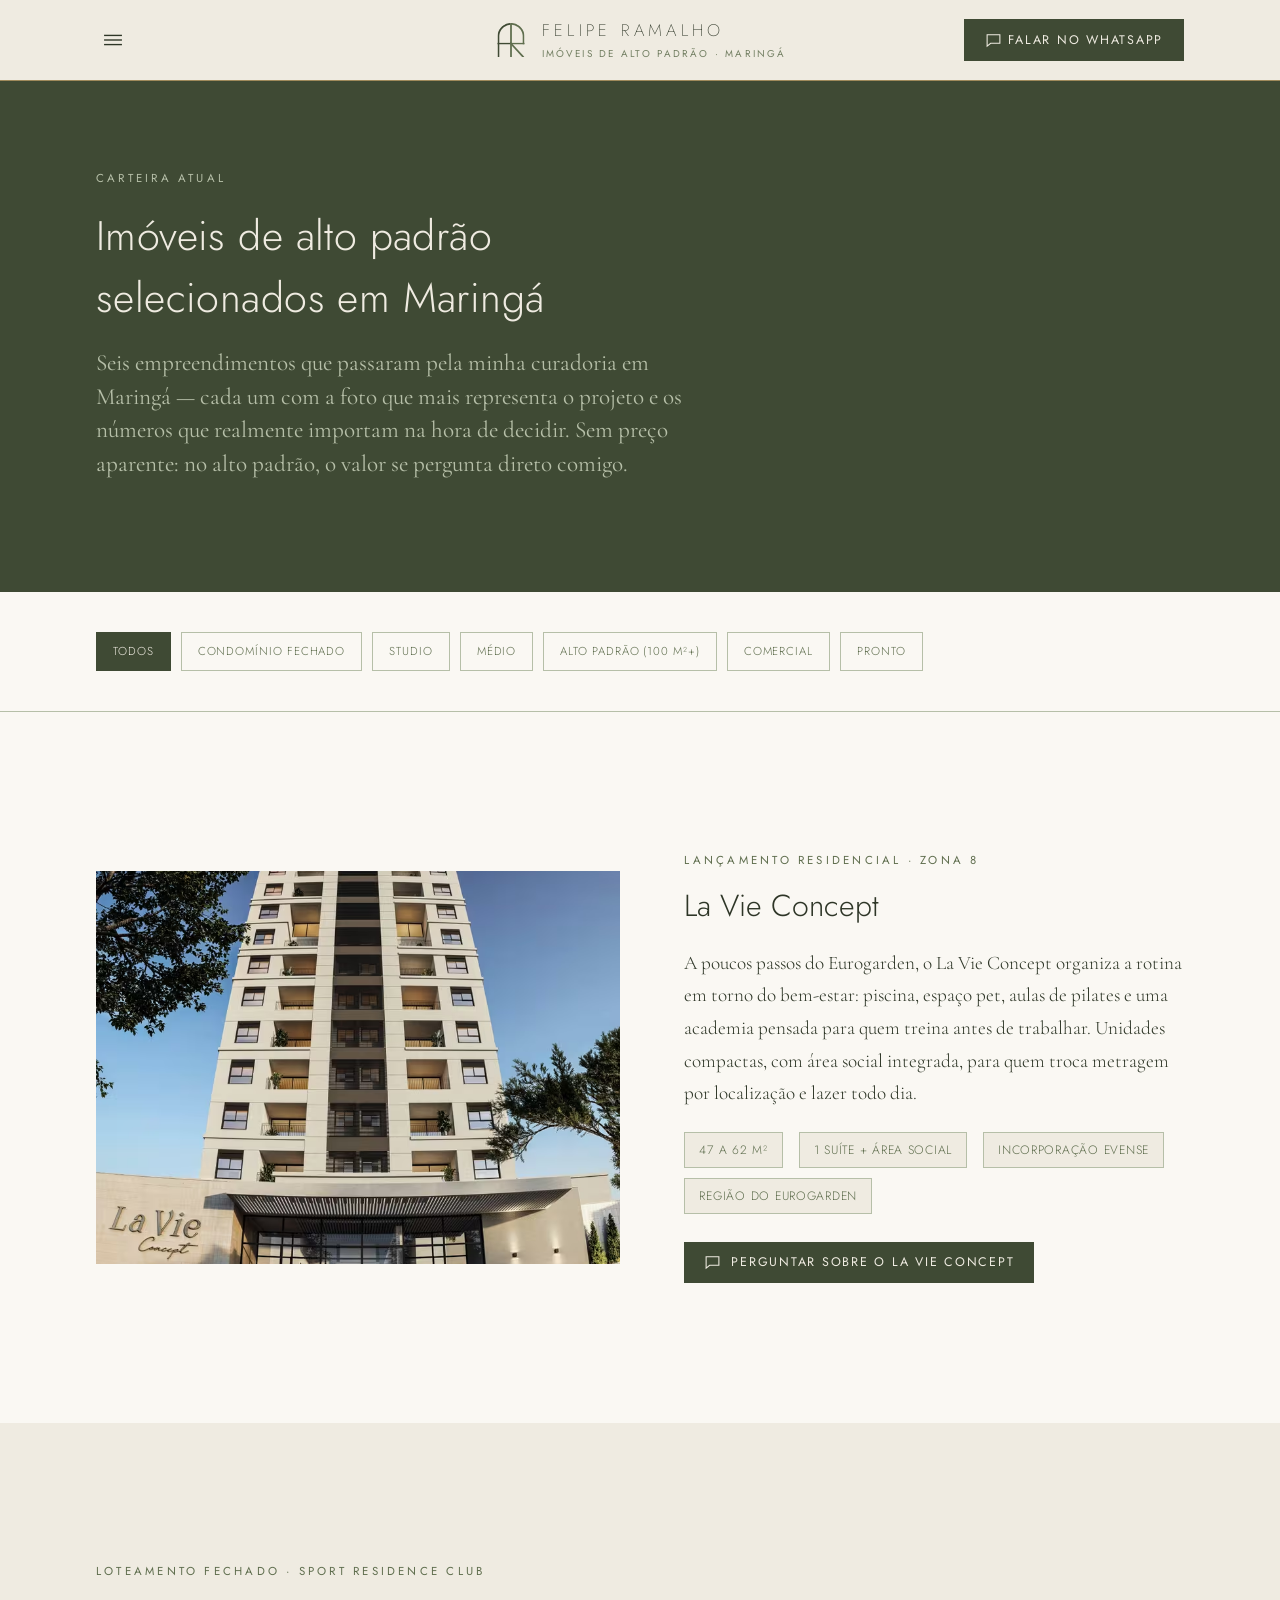
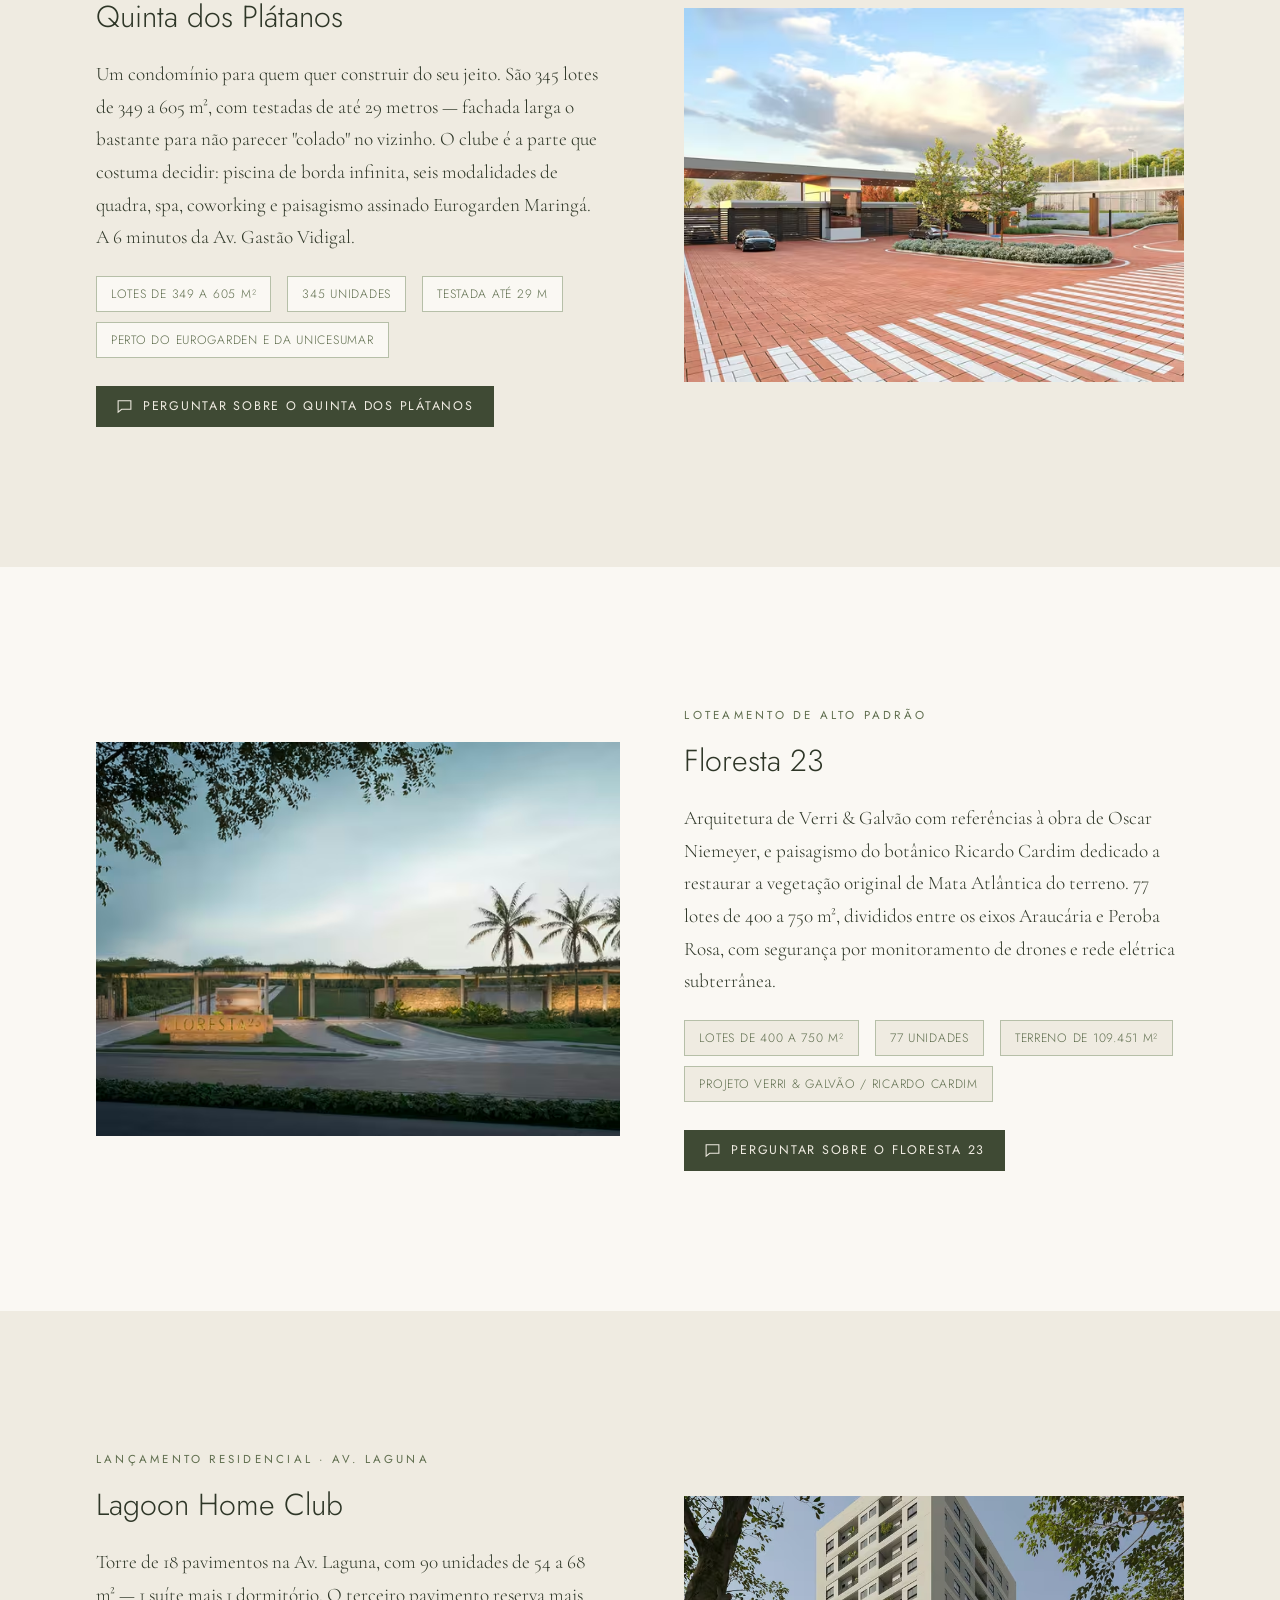
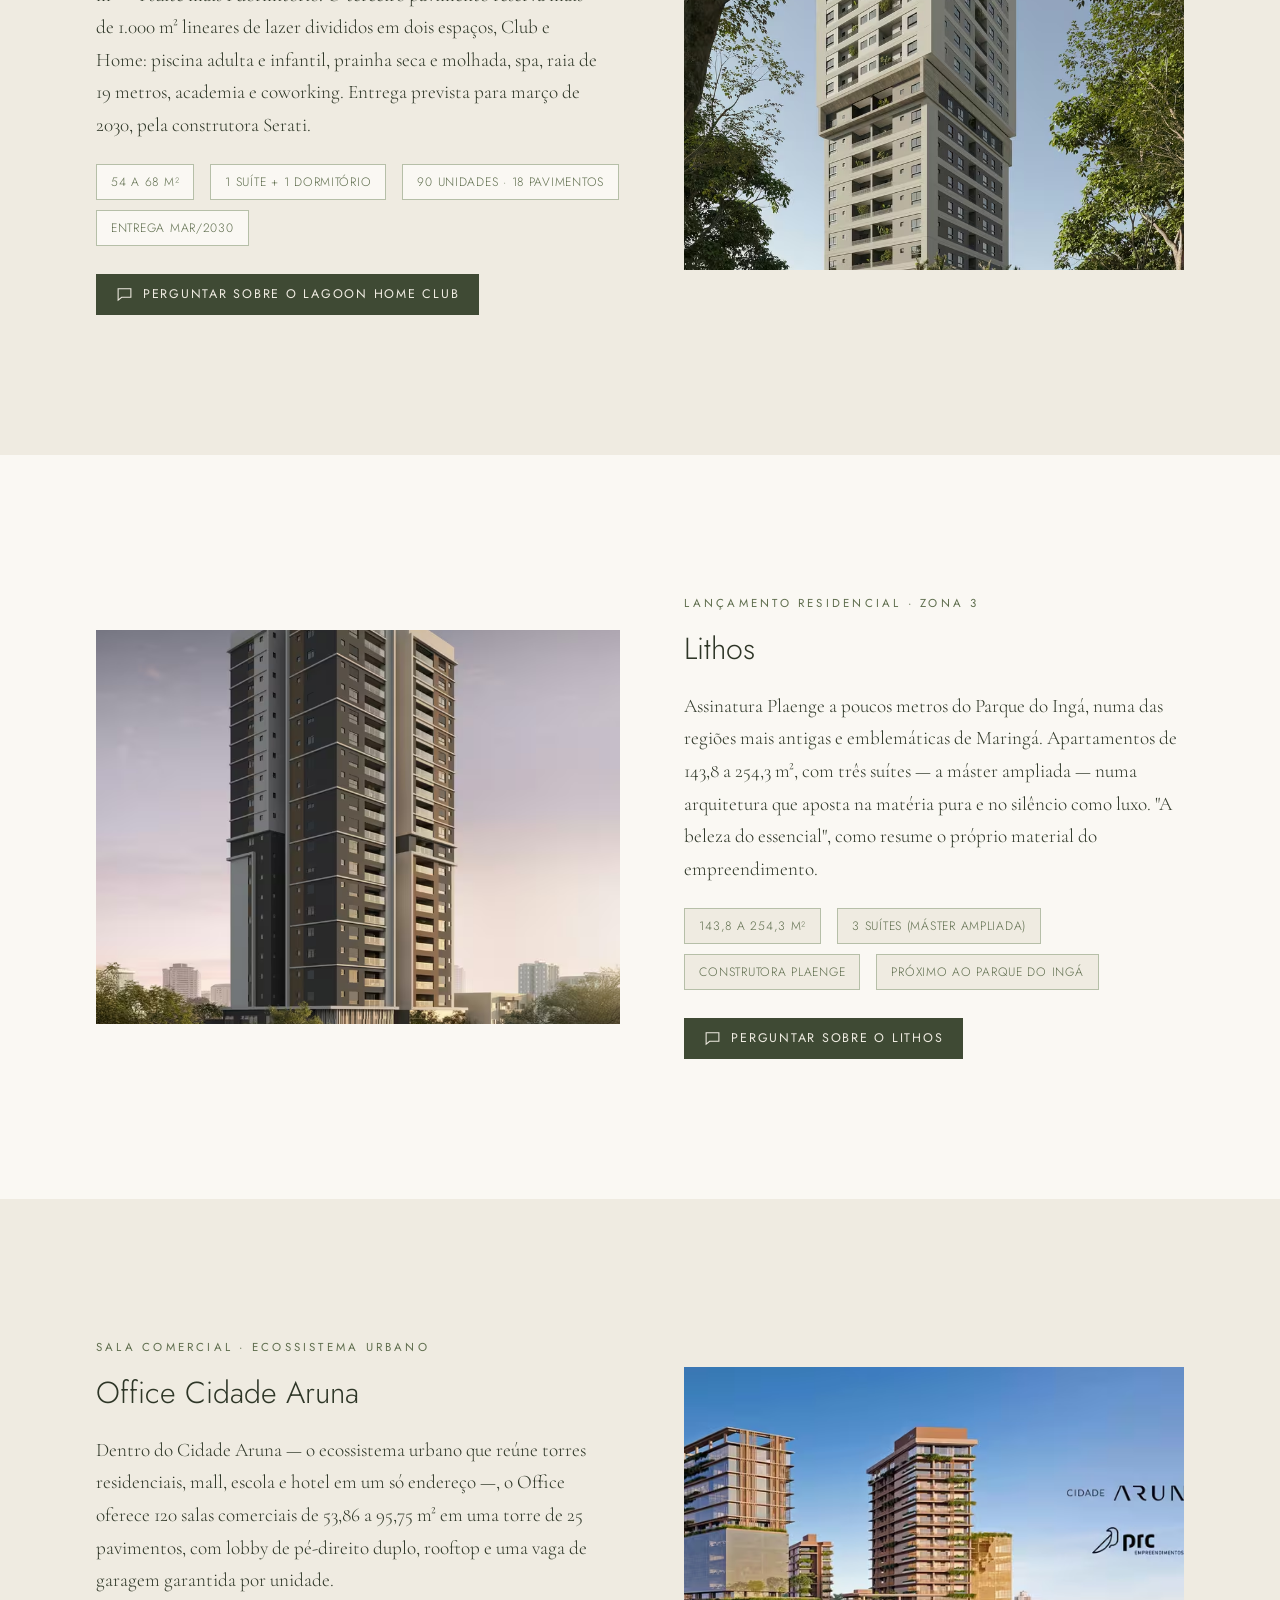
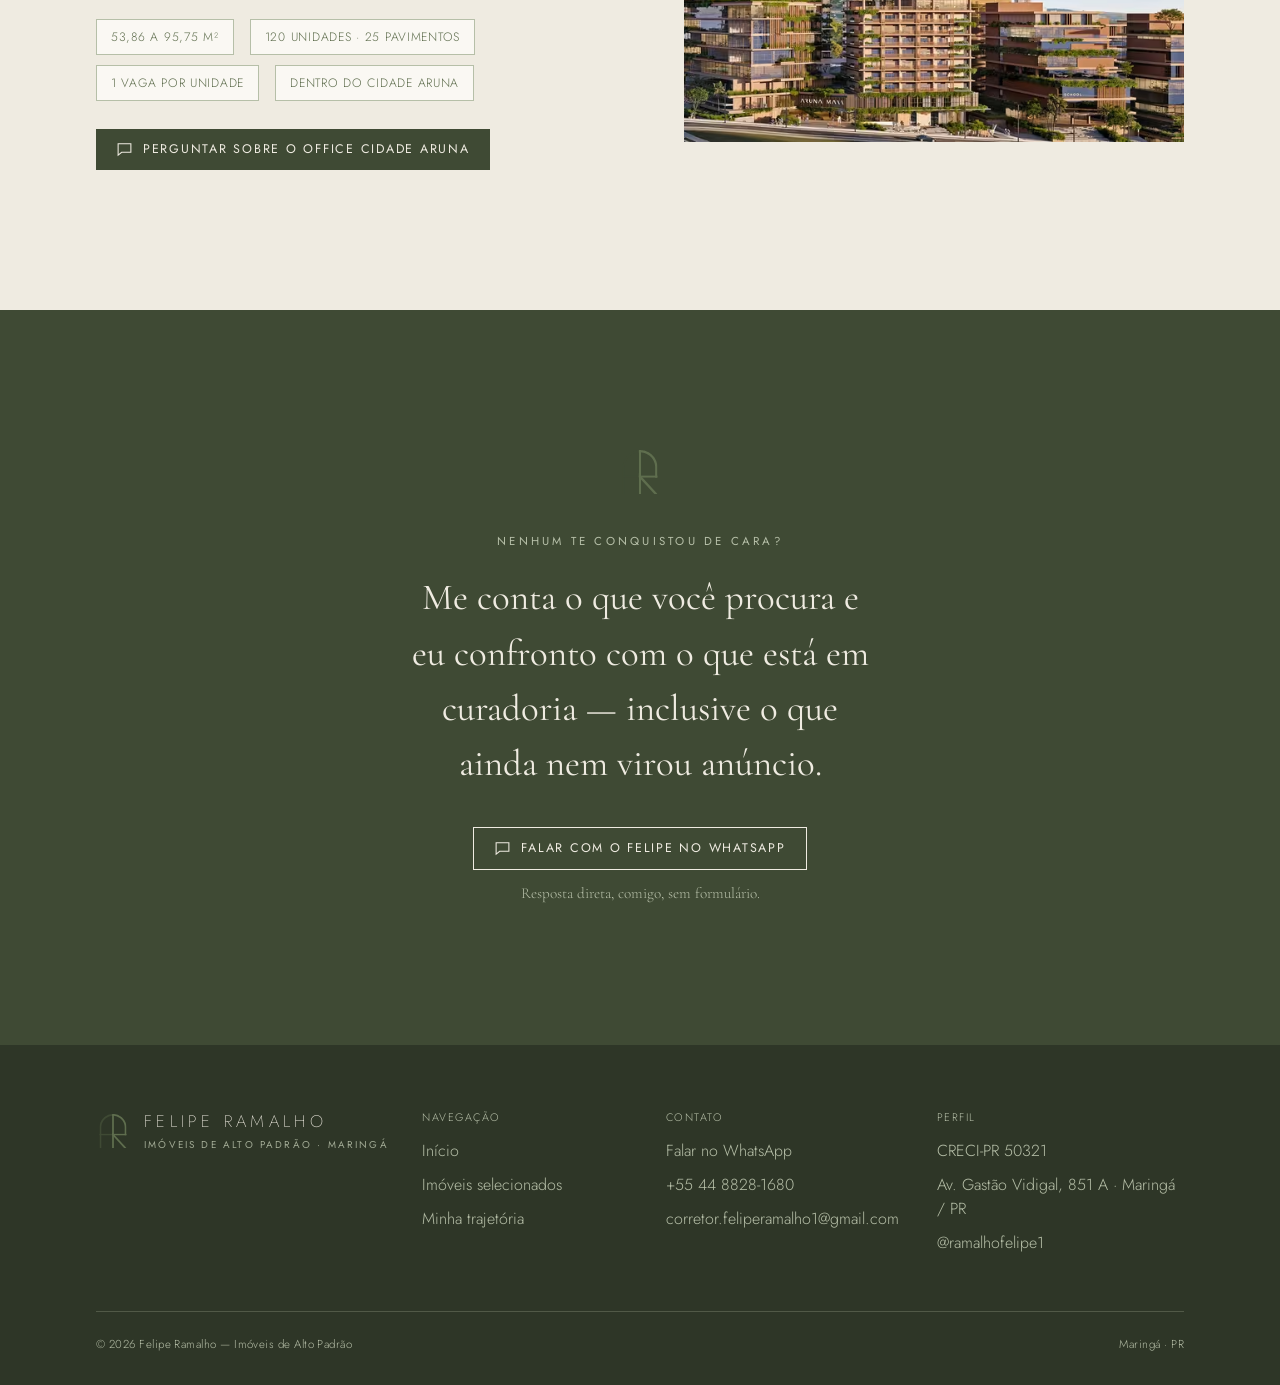
==== imoveis.html @ 7a68b3b5 "Adiciona tag de conversão do Google Ads para cliques no WhatsApp Instala a tag base do Google Ads (g" ====
<!DOCTYPE html>
<html lang="pt-BR">
<head>
<!-- Google tag (gtag.js) -->
<script async src="https://www.googletagmanager.com/gtag/js?id=AW-18411910944"></script>
<script>
  window.dataLayer = window.dataLayer || [];
  function gtag(){dataLayer.push(arguments);}
  gtag('js', new Date());

  gtag('config', 'AW-18411910944');
</script>
<meta charset="UTF-8">
<meta name="viewport" content="width=device-width, initial-scale=1">
<title>Imóveis de Alto Padrão à Venda em Maringá | Felipe Ramalho</title>
<meta name="description" content="Imóveis de alto padrão à venda em Maringá, selecionados por Felipe Ramalho: apartamentos, loteamentos fechados e salas comerciais de alto padrão.">
<meta name="robots" content="index, follow">
<meta name="author" content="Felipe Ramalho">
<meta name="geo.placename" content="Maringá, Paraná, Brasil">
<meta name="geo.region" content="BR-PR">
<link rel="canonical" href="https://www.feliperamalhocorretor.com.br/imoveis.html">

<!-- Open Graph -->
<meta property="og:type" content="website">
<meta property="og:site_name" content="Felipe Ramalho — Imóveis de Alto Padrão">
<meta property="og:title" content="Imóveis de Alto Padrão à Venda em Maringá | Felipe Ramalho">
<meta property="og:description" content="Seis empreendimentos de alto padrão em curadoria em Maringá: apartamentos, loteamentos fechados e salas comerciais, com metragens reais.">
<meta property="og:image" content="https://www.feliperamalhocorretor.com.br/assets/og/og-image.jpg">
<meta property="og:image:width" content="1200">
<meta property="og:image:height" content="630">
<meta property="og:image:alt" content="Marca Felipe Ramalho — Imóveis de Alto Padrão, Maringá">
<meta property="og:locale" content="pt_BR">
<meta property="og:url" content="https://www.feliperamalhocorretor.com.br/imoveis.html">
<meta name="twitter:card" content="summary_large_image">
<meta name="twitter:title" content="Imóveis de Alto Padrão à Venda em Maringá | Felipe Ramalho">
<meta name="twitter:description" content="Seis empreendimentos de alto padrão em curadoria em Maringá: apartamentos, loteamentos fechados e salas comerciais.">
<meta name="twitter:image" content="https://www.feliperamalhocorretor.com.br/assets/og/og-image.jpg">

<!-- Favicons -->
<link rel="icon" type="image/svg+xml" href="assets/favicon/favicon.svg">
<link rel="icon" type="image/png" sizes="16x16" href="assets/favicon/favicon-16.png">
<link rel="icon" type="image/png" sizes="32x32" href="assets/favicon/favicon-32.png">
<link rel="icon" type="image/png" sizes="48x48" href="assets/favicon/favicon-48.png">
<link rel="shortcut icon" href="assets/favicon/favicon.ico">
<link rel="apple-touch-icon" sizes="180x180" href="assets/favicon/apple-touch-icon.png">
<link rel="manifest" href="manifest.webmanifest">
<meta name="theme-color" content="#3F4A34">

<link rel="preload" href="fonts/jost-latin-200-normal.woff2" as="font" type="font/woff2" crossorigin>
<link rel="preload" href="fonts/jost-latin-ext-200-normal.woff2" as="font" type="font/woff2" crossorigin>

<link rel="stylesheet" href="styles.css">

<script type="application/ld+json">
{
  "@context": "https://schema.org",
  "@type": "BreadcrumbList",
  "itemListElement": [
    { "@type": "ListItem", "position": 1, "name": "Início", "item": "https://www.feliperamalhocorretor.com.br/" },
    { "@type": "ListItem", "position": 2, "name": "Imóveis selecionados", "item": "https://www.feliperamalhocorretor.com.br/imoveis.html" }
  ]
}
</script>

<script type="application/ld+json">
{
  "@context": "https://schema.org",
  "@type": "ItemList",
  "name": "Imóveis de alto padrão selecionados em Maringá",
  "itemListElement": [
    {
      "@type": "ListItem", "position": 1,
      "item": {
        "@type": "Product",
        "name": "La Vie Concept",
        "category": "Apartamento de alto padrão",
        "url": "https://www.feliperamalhocorretor.com.br/imoveis.html#lavie-title",
        "image": "https://www.feliperamalhocorretor.com.br/assets/img/prop-lavie-800.jpg",
        "description": "Apartamentos de 47 a 62 m², 1 suíte + área social, na região do Eurogarden, Zona 8 de Maringá. Incorporação Evense.",
        "brand": { "@type": "Organization", "name": "Evense" }
      }
    },
    {
      "@type": "ListItem", "position": 2,
      "item": {
        "@type": "Product",
        "name": "Quinta dos Plátanos",
        "category": "Loteamento fechado",
        "url": "https://www.feliperamalhocorretor.com.br/imoveis.html#quinta-title",
        "image": "https://www.feliperamalhocorretor.com.br/assets/img/prop-quintaplatanos-800.jpg",
        "description": "Loteamento fechado com 345 lotes de 349 a 605 m², a 6 minutos da Av. Gastão Vidigal, em Maringá."
      }
    },
    {
      "@type": "ListItem", "position": 3,
      "item": {
        "@type": "Product",
        "name": "Floresta 23",
        "category": "Loteamento de alto padrão",
        "url": "https://www.feliperamalhocorretor.com.br/imoveis.html#floresta-title",
        "image": "https://www.feliperamalhocorretor.com.br/assets/img/prop-floresta23-800.jpg",
        "description": "Loteamento de alto padrão em Maringá com 77 lotes de 400 a 750 m², projeto de Verri & Galvão e paisagismo de Ricardo Cardim."
      }
    },
    {
      "@type": "ListItem", "position": 4,
      "item": {
        "@type": "Product",
        "name": "Lagoon Home Club",
        "category": "Apartamento de alto padrão",
        "url": "https://www.feliperamalhocorretor.com.br/imoveis.html#lagoon-title",
        "image": "https://www.feliperamalhocorretor.com.br/assets/img/prop-lagoon-800.jpg",
        "description": "Torre de 18 pavimentos na Av. Laguna, Maringá, com 90 unidades de 54 a 68 m², 1 suíte + 1 dormitório. Construtora Serati.",
        "brand": { "@type": "Organization", "name": "Serati Construtora" }
      }
    },
    {
      "@type": "ListItem", "position": 5,
      "item": {
        "@type": "Product",
        "name": "Lithos",
        "category": "Apartamento de alto padrão",
        "url": "https://www.feliperamalhocorretor.com.br/imoveis.html#lithos-title",
        "image": "https://www.feliperamalhocorretor.com.br/assets/img/prop-lithos-800.jpg",
        "description": "Apartamentos de 143,8 a 254,3 m² com 3 suítes, na Zona 3 de Maringá, próximo ao Parque do Ingá. Construtora Plaenge.",
        "brand": { "@type": "Organization", "name": "Plaenge" }
      }
    },
    {
      "@type": "ListItem", "position": 6,
      "item": {
        "@type": "Product",
        "name": "Office Cidade Aruna",
        "category": "Sala comercial de alto padrão",
        "url": "https://www.feliperamalhocorretor.com.br/imoveis.html#office-title",
        "image": "https://www.feliperamalhocorretor.com.br/assets/img/prop-cidadearuna-800.jpg",
        "description": "120 salas comerciais de 53,86 a 95,75 m² em torre de 25 pavimentos, dentro do complexo Cidade Aruna, em Maringá."
      }
    }
  ]
}
</script>

<script type="application/ld+json">
{
  "@context": "https://schema.org",
  "@type": "RealEstateAgent",
  "@id": "https://www.feliperamalhocorretor.com.br/#felipe-ramalho",
  "name": "Felipe Ramalho",
  "jobTitle": "Corretor de Imóveis",
  "url": "https://www.feliperamalhocorretor.com.br/",
  "telephone": "+554488281680",
  "email": "corretor.feliperamalho1@gmail.com",
  "sameAs": ["https://www.instagram.com/ramalhofelipe1/"],
  "hasCredential": {
    "@type": "EducationalOccupationalCredential",
    "credentialCategory": "license",
    "name": "CRECI-PR 50321",
    "recognizedBy": {
      "@type": "Organization",
      "name": "Conselho Regional de Corretores de Imóveis do Paraná (CRECI-PR)"
    }
  },
  "worksFor": { "@type": "Organization", "name": "Sílvio Iwata Prime" }
}
</script>
</head>
<body class="page-solid-header">
<a class="skip-link" href="#conteudo">Pular para o conteúdo</a>

<!-- Sprite único da marca — evita colisão de ids de clipPath entre as instâncias -->
<svg width="0" height="0" style="position:absolute" aria-hidden="true" focusable="false">
  <defs>
    <symbol id="mark" viewBox="0 0 300 299.999988">
      <clipPath id="lg-f-body"><path d="M 31.144531 0.339844 L 142.191406 0.339844 L 142.191406 299.589844 L 31.144531 299.589844 Z" clip-rule="nonzero"/></clipPath>
      <clipPath id="lg-f-bar"><path d="M 31.144531 173 L 142.191406 173 L 142.191406 190 L 31.144531 190 Z" clip-rule="nonzero"/></clipPath>
      <clipPath id="lg-r-body"><path d="M 142.191406 0.339844 L 268.855469 0.339844 L 268.855469 299.589844 L 142.191406 299.589844 Z" clip-rule="nonzero"/></clipPath>
      <clipPath id="lg-r-vert"><path d="M 142.191406 0.339844 L 158 0.339844 L 158 299.589844 L 142.191406 299.589844 Z" clip-rule="nonzero"/></clipPath>
      <clipPath id="lg-r-bar"><path d="M 142.191406 173 L 268.855469 173 L 268.855469 190 L 142.191406 190 Z" clip-rule="nonzero"/></clipPath>
      <clipPath id="lg-r-leg"><path d="M 142.191406 72 L 268.855469 72 L 268.855469 299.589844 L 142.191406 299.589844 Z" clip-rule="nonzero"/></clipPath>
      <g clip-path="url(#lg-f-body)">
        <path stroke-linecap="butt" transform="matrix(3.470244, 0, 0, 3.469565, 25.0712, -19.609862)" fill="none" stroke-linejoin="miter" d="M 4.000273 97.999637 L 4.000273 39.999751 C 4.000273 39.476226 4.012655 38.9527 4.038545 38.4303 C 4.064435 37.906775 4.102706 37.384375 4.154486 36.863101 C 4.20514 36.341827 4.269301 35.822805 4.345845 35.304908 C 4.423514 34.787012 4.51244 34.270242 4.614873 33.756849 C 4.717306 33.243456 4.832122 32.732315 4.959319 32.224551 C 5.086517 31.716787 5.226096 31.212401 5.378058 30.711393 C 5.530019 30.209259 5.694363 29.712754 5.871089 29.219626 C 6.046689 28.726499 6.235796 28.237875 6.436161 27.753755 C 6.636525 27.27076 6.848145 26.791143 7.072148 26.318281 C 7.29615 25.844293 7.531409 25.377061 7.779051 24.915458 C 8.025566 24.453854 8.283338 23.99788 8.552366 23.548662 C 8.821394 23.099443 9.101679 22.656979 9.39322 22.221271 C 9.683635 21.786688 9.985307 21.357735 10.29711 20.937788 C 10.608913 20.516716 10.931972 20.104651 11.264036 19.699341 C 11.5961 19.294031 11.938295 18.897727 12.289495 18.510431 C 12.641821 18.122009 13.002026 17.742593 13.372362 17.372185 C 13.742698 17.001776 14.122039 16.641501 14.510385 16.289106 C 14.897606 15.937837 15.294957 15.595575 15.699062 15.263446 C 16.104293 14.931317 16.517403 14.60932 16.937267 14.297457 C 17.358257 13.985593 17.786001 13.683862 18.221624 13.39339 C 18.657247 13.101792 19.099624 12.821452 19.548755 12.552371 C 19.997886 12.28329 20.453771 12.025468 20.915283 11.778904 C 21.376796 11.531215 21.845063 11.29591 22.317832 11.071863 C 22.791727 10.848943 23.270125 10.636155 23.754151 10.435751 C 24.238176 10.235348 24.726705 10.047329 25.219735 9.870569 C 25.712766 9.693809 26.209174 9.529433 26.71121 9.377442 C 27.21212 9.22545 27.716408 9.085843 28.224072 8.958621 C 28.732862 8.831399 29.243903 8.716561 29.757195 8.615233 C 30.270488 8.51278 30.786031 8.422711 31.304952 8.346152 C 31.822747 8.269594 32.342793 8.20542 32.863965 8.15363 C 33.385137 8.102966 33.906309 8.064687 34.429732 8.038792 C 34.953155 8.012897 35.476578 8.000513 36.000001 8.000513 C 36.523424 8.000513 37.046848 8.012897 37.570271 8.038792 C 38.093694 8.064687 38.614866 8.102966 39.136038 8.15363 C 39.65721 8.20542 40.177256 8.269594 40.695051 8.346152 C 41.212846 8.422711 41.729515 8.51278 42.242807 8.615233 C 42.7561 8.716561 43.267141 8.831399 43.774805 8.958621 C 44.283595 9.085843 44.787882 9.22545 45.288792 9.377442 C 45.789703 9.529433 46.287236 9.693809 46.780267 9.870569 C 47.273298 10.047329 47.761826 10.235348 48.245852 10.435751 C 48.729878 10.636155 49.208275 10.848943 49.68217 11.071863 C 50.154939 11.29591 50.623206 11.531215 51.084719 11.778904 C 51.546232 12.025468 52.002117 12.28329 52.451247 12.552371 C 52.900378 12.821452 53.342755 13.101792 53.778378 13.39339 C 54.214002 13.683862 54.641745 13.985593 55.062735 14.297457 C 55.482599 14.60932 55.89571 14.931317 56.30094 15.263446 C 56.705046 15.595575 57.102397 15.937837 57.489618 16.289106 C 57.877964 16.641501 58.257305 17.001776 58.627641 17.372185 C 58.997977 17.742593 59.358182 18.122009 59.710508 18.510431 C 60.061708 18.897727 60.403903 19.294031 60.735967 19.699341 C 61.068031 20.104651 61.39109 20.516716 61.702893 20.937788 C 62.014695 21.357735 62.316367 21.786688 62.606782 22.221271 C 62.898324 22.656979 63.178608 23.099443 63.447636 23.548662 C 63.716665 23.99788 63.974437 24.453854 64.220952 24.915458 C 64.468593 25.377061 64.703852 25.844293 64.927855 26.318281 C 65.151857 26.791143 65.363478 27.27076 65.563842 27.753755 C 65.764206 28.237875 65.953314 28.726499 66.128914 29.219626 C 66.305639 29.712754 66.469983 30.209259 66.621945 30.711393 C 66.773906 31.212401 66.913486 31.716787 67.040683 32.224551 C 67.167881 32.732315 67.282696 33.243456 67.385129 33.756849 C 67.487563 34.270242 67.576488 34.787012 67.654158 35.304908 C 67.730701 35.822805 67.794863 36.341827 67.845517 36.863101 C 67.897296 37.384375 67.935568 37.906775 67.961458 38.4303 C 67.987347 38.9527 67.999729 39.476226 67.999729 39.999751 L 67.999729 59.999557" stroke="#3f4a34" stroke-width="4.5" stroke-opacity="1" stroke-miterlimit="4"/>
      </g>
      <g clip-path="url(#lg-f-bar)">
        <path stroke-linecap="butt" transform="matrix(3.470244, 0, 0, 3.469565, 25.0712, -19.609862)" fill="none" stroke-linejoin="miter" d="M -3.999659 58.000027 L 75.999662 58.000027" stroke="#3f4a34" stroke-width="4.5" stroke-opacity="1" stroke-miterlimit="4"/>
      </g>
      <g clip-path="url(#lg-r-body)">
        <path stroke-linecap="butt" transform="matrix(3.470244, 0, 0, 3.469565, 25.0712, -19.609862)" fill="none" stroke-linejoin="miter" d="M 4.000273 97.999637 L 4.000273 39.999751 C 4.000273 39.476226 4.012655 38.9527 4.038545 38.4303 C 4.064435 37.906775 4.102706 37.384375 4.154486 36.863101 C 4.20514 36.341827 4.269301 35.822805 4.345845 35.304908 C 4.423514 34.787012 4.51244 34.270242 4.614873 33.756849 C 4.717306 33.243456 4.832122 32.732315 4.959319 32.224551 C 5.086517 31.716787 5.226096 31.212401 5.378058 30.711393 C 5.530019 30.209259 5.694363 29.712754 5.871089 29.219626 C 6.046689 28.726499 6.235796 28.237875 6.436161 27.753755 C 6.636525 27.27076 6.848145 26.791143 7.072148 26.318281 C 7.29615 25.844293 7.531409 25.377061 7.779051 24.915458 C 8.025566 24.453854 8.283338 23.99788 8.552366 23.548662 C 8.821394 23.099443 9.101679 22.656979 9.39322 22.221271 C 9.683635 21.786688 9.985307 21.357735 10.29711 20.937788 C 10.608913 20.516716 10.931972 20.104651 11.264036 19.699341 C 11.5961 19.294031 11.938295 18.897727 12.289495 18.510431 C 12.641821 18.122009 13.002026 17.742593 13.372362 17.372185 C 13.742698 17.001776 14.122039 16.641501 14.510385 16.289106 C 14.897606 15.937837 15.294957 15.595575 15.699062 15.263446 C 16.104293 14.931317 16.517403 14.60932 16.937267 14.297457 C 17.358257 13.985593 17.786001 13.683862 18.221624 13.39339 C 18.657247 13.101792 19.099624 12.821452 19.548755 12.552371 C 19.997886 12.28329 20.453771 12.025468 20.915283 11.778904 C 21.376796 11.531215 21.845063 11.29591 22.317832 11.071863 C 22.791727 10.848943 23.270125 10.636155 23.754151 10.435751 C 24.238176 10.235348 24.726705 10.047329 25.219735 9.870569 C 25.712766 9.693809 26.209174 9.529433 26.71121 9.377442 C 27.21212 9.22545 27.716408 9.085843 28.224072 8.958621 C 28.732862 8.831399 29.243903 8.716561 29.757195 8.615233 C 30.270488 8.51278 30.786031 8.422711 31.304952 8.346152 C 31.822747 8.269594 32.342793 8.20542 32.863965 8.15363 C 33.385137 8.102966 33.906309 8.064687 34.429732 8.038792 C 34.953155 8.012897 35.476578 8.000513 36.000001 8.000513 C 36.523424 8.000513 37.046848 8.012897 37.570271 8.038792 C 38.093694 8.064687 38.614866 8.102966 39.136038 8.15363 C 39.65721 8.20542 40.177256 8.269594 40.695051 8.346152 C 41.212846 8.422711 41.729515 8.51278 42.242807 8.615233 C 42.7561 8.716561 43.267141 8.831399 43.774805 8.958621 C 44.283595 9.085843 44.787882 9.22545 45.288792 9.377442 C 45.789703 9.529433 46.287236 9.693809 46.780267 9.870569 C 47.273298 10.047329 47.761826 10.235348 48.245852 10.435751 C 48.729878 10.636155 49.208275 10.848943 49.68217 11.071863 C 50.154939 11.29591 50.623206 11.531215 51.084719 11.778904 C 51.546232 12.025468 52.002117 12.28329 52.451247 12.552371 C 52.900378 12.821452 53.342755 13.101792 53.778378 13.39339 C 54.214002 13.683862 54.641745 13.985593 55.062735 14.297457 C 55.482599 14.60932 55.89571 14.931317 56.30094 15.263446 C 56.705046 15.595575 57.102397 15.937837 57.489618 16.289106 C 57.877964 16.641501 58.257305 17.001776 58.627641 17.372185 C 58.997977 17.742593 59.358182 18.122009 59.710508 18.510431 C 60.061708 18.897727 60.403903 19.294031 60.735967 19.699341 C 61.068031 20.104651 61.39109 20.516716 61.702893 20.937788 C 62.014695 21.357735 62.316367 21.786688 62.606782 22.221271 C 62.898324 22.656979 63.178608 23.099443 63.447636 23.548662 C 63.716665 23.99788 63.974437 24.453854 64.220952 24.915458 C 64.468593 25.377061 64.703852 25.844293 64.927855 26.318281 C 65.151857 26.791143 65.363478 27.27076 65.563842 27.753755 C 65.764206 28.237875 65.953314 28.726499 66.128914 29.219626 C 66.305639 29.712754 66.469983 30.209259 66.621945 30.711393 C 66.773906 31.212401 66.913486 31.716787 67.040683 32.224551 C 67.167881 32.732315 67.282696 33.243456 67.385129 33.756849 C 67.487563 34.270242 67.576488 34.787012 67.654158 35.304908 C 67.730701 35.822805 67.794863 36.341827 67.845517 36.863101 C 67.897296 37.384375 67.935568 37.906775 67.961458 38.4303 C 67.987347 38.9527 67.999729 39.476226 67.999729 39.999751 L 67.999729 59.999557" stroke="#5f6e4e" stroke-width="4.5" stroke-opacity="1" stroke-miterlimit="4"/>
      </g>
      <g clip-path="url(#lg-r-vert)">
        <path stroke-linecap="butt" transform="matrix(3.470244, 0, 0, 3.469565, 25.0712, -19.609862)" fill="none" stroke-linejoin="miter" d="M 36.000001 8.000513 L 36.000001 97.999637" stroke="#5f6e4e" stroke-width="4.5" stroke-opacity="1" stroke-miterlimit="4"/>
      </g>
      <g clip-path="url(#lg-r-bar)">
        <path stroke-linecap="butt" transform="matrix(3.470244, 0, 0, 3.469565, 25.0712, -19.609862)" fill="none" stroke-linejoin="miter" d="M -3.999659 58.000027 L 75.999662 58.000027" stroke="#5f6e4e" stroke-width="4.5" stroke-opacity="1" stroke-miterlimit="4"/>
      </g>
      <g clip-path="url(#lg-r-leg)">
        <path stroke-linecap="butt" transform="matrix(3.470244, 0, 0, 3.469565, 25.0712, -19.609862)" fill="none" stroke-linejoin="miter" d="M 30.49449 52.00031 L 76.372249 101.999824" stroke="#5f6e4e" stroke-width="4.5" stroke-opacity="1" stroke-miterlimit="4"/>
      </g>
    </symbol>
    <symbol id="icon-whatsapp" viewBox="0 0 24 24">
      <path d="M3 4 H21 V16 H8 L3 20 Z" fill="none" stroke="currentColor" stroke-width="1.5" stroke-linejoin="miter"/>
    </symbol>
    <symbol id="icon-arrow" viewBox="0 0 24 24">
      <path d="M2 12 H21 M14 5 L21 12 L14 19" fill="none" stroke="currentColor" stroke-width="1.5" stroke-linejoin="miter" stroke-linecap="square"/>
    </symbol>
  </defs>
</svg>

<header class="site-header" id="site-header">
  <div class="container">
    <button class="btn-menu" id="menu-toggle" type="button" aria-expanded="false" aria-controls="site-menu" aria-label="Abrir menu">
      <svg viewBox="0 0 24 24" aria-hidden="true">
        <line class="menu-line menu-line--top" x1="3" y1="7" x2="21" y2="7" stroke="currentColor" stroke-width="1.5" stroke-linecap="square"/>
        <line class="menu-line menu-line--mid" x1="3" y1="12" x2="21" y2="12" stroke="currentColor" stroke-width="1.5" stroke-linecap="square"/>
        <line class="menu-line menu-line--bottom" x1="3" y1="17" x2="21" y2="17" stroke="currentColor" stroke-width="1.5" stroke-linecap="square"/>
      </svg>
    </button>
    <a href="index.html#topo" class="brand-lockup" aria-label="Felipe Ramalho — página inicial">
      <span class="brand-mark" aria-hidden="true"><svg viewBox="0 0 300 299.999988"><use href="#mark"></use></svg></span>
      <span class="brand-lockup__text">
        <span class="brand-name">FELIPE RAMALHO</span>
        <span class="brand-tagline">Imóveis de alto padrão · Maringá</span>
      </span>
    </a>
    <a class="btn-wa" href="https://wa.me/" data-wa data-wa-msg="Olá! Quero mais informações sobre um imóvel!">
      <svg width="17" height="17" aria-hidden="true"><use href="#icon-whatsapp"></use></svg>
      Falar no WhatsApp
    </a>
  </div>
  <nav class="site-menu" id="site-menu" aria-label="Menu principal" hidden>
    <div class="container site-menu__inner">
      <a href="index.html#topo">Início</a>
      <a href="index.html#historia-title">Minha história</a>
      <a href="trajetoria.html">Minha trajetória completa</a>
      <a href="index.html#metodo-title">Como funciona</a>
      <a href="imoveis.html">Imóveis selecionados</a>
      <a href="index.html#assessor-title">Por que um assessor</a>
      <a href="index.html#depoimentos-title">Depoimentos</a>
      <a href="index.html#sobre-title">Sobre o Felipe</a>
      <a href="index.html#faq-title">Perguntas frequentes</a>
    </div>
  </nav>
</header>
<div class="menu-scrim" id="menu-scrim" hidden></div>

<main id="conteudo">

  <section class="page-intro">
    <div class="container">
      <p class="eyebrow">Carteira atual</p>
      <h1 class="section-title">Imóveis de alto padrão selecionados em Maringá</h1>
      <p class="section-lede">Seis empreendimentos que passaram pela minha curadoria em Maringá — cada um com a foto que mais representa o projeto e os números que realmente importam na hora de decidir. Sem preço aparente: no alto padrão, o valor se pergunta direto comigo.</p>
    </div>
  </section>

  <section class="filter-bar">
    <div class="container">
      <div class="filter-tabs" data-filter-tabs data-filter-target=".property-feature" data-filter-empty="#imoveis-list-empty" role="tablist" aria-label="Filtrar imóveis por tipo">
        <button type="button" class="filter-tab is-active" data-category="todos" role="tab" aria-selected="true">Todos</button>
        <button type="button" class="filter-tab" data-category="condominio" role="tab" aria-selected="false">Condomínio fechado</button>
        <button type="button" class="filter-tab" data-category="studio" role="tab" aria-selected="false">Studio</button>
        <button type="button" class="filter-tab" data-category="medio" role="tab" aria-selected="false">Médio</button>
        <button type="button" class="filter-tab" data-category="alto" role="tab" aria-selected="false">Alto padrão (100 m²+)</button>
        <button type="button" class="filter-tab" data-category="comercial" role="tab" aria-selected="false">Comercial</button>
        <button type="button" class="filter-tab" data-category="pronto" role="tab" aria-selected="false">Pronto</button>
      </div>
      <div class="filter-empty" id="imoveis-list-empty" hidden>
        <p>Nenhum imóvel dessa categoria na carteira agora — me chama que eu aviso assim que entrar um.</p>
        <a class="btn-wa btn-wa--outline-dark" href="https://wa.me/" data-wa data-wa-msg="Olá! Quero mais informações sobre um imóvel!">
          <svg width="17" height="17" aria-hidden="true"><use href="#icon-whatsapp"></use></svg>
          Falar no WhatsApp
        </a>
      </div>
    </div>
  </section>

  <!-- LA VIE CONCEPT -->
  <section class="property-feature property-feature--papel reveal" aria-labelledby="lavie-title" data-category="studio">
    <div class="container">
      <div class="feature-row">
        <figure class="feature-row__media">
          <picture>
            <source type="image/avif" srcset="assets/img/prop-lavie-480.avif 480w, assets/img/prop-lavie-800.avif 800w, assets/img/prop-lavie-1200.avif 1200w" sizes="(min-width: 900px) 46vw, 90vw">
            <source type="image/webp" srcset="assets/img/prop-lavie-480.webp 480w, assets/img/prop-lavie-800.webp 800w, assets/img/prop-lavie-1200.webp 1200w" sizes="(min-width: 900px) 46vw, 90vw">
            <img src="assets/img/prop-lavie-800.jpg" srcset="assets/img/prop-lavie-480.jpg 480w, assets/img/prop-lavie-800.jpg 800w, assets/img/prop-lavie-1200.jpg 1200w" sizes="(min-width: 900px) 46vw, 90vw" width="1200" height="1414" loading="lazy" decoding="async" alt="Fachada iluminada do La Vie Concept ao entardecer, com jardim de flores roxas na entrada.">
          </picture>
        </figure>
        <div class="feature-row__body">
          <span class="eyebrow feature-row__eyebrow">Lançamento residencial · Zona 8</span>
          <h2 class="feature-row__name" id="lavie-title">La Vie Concept</h2>
          <p class="feature-row__desc">A poucos passos do Eurogarden, o La Vie Concept organiza a rotina em torno do bem-estar: piscina, espaço pet, aulas de pilates e uma academia pensada para quem treina antes de trabalhar. Unidades compactas, com área social integrada, para quem troca metragem por localização e lazer todo dia.</p>
          <ul class="feature-row__specs">
            <li>47 a 62 m²</li>
            <li>1 suíte + área social</li>
            <li>Incorporação Evense</li>
            <li>Região do Eurogarden</li>
          </ul>
          <div class="feature-row__cta">
            <a class="btn-wa" href="https://wa.me/" data-wa data-wa-msg="Olá! Quero mais informações sobre um imóvel!">
              <svg width="17" height="17" aria-hidden="true"><use href="#icon-whatsapp"></use></svg>
              Perguntar sobre o La Vie Concept
            </a>
          </div>
        </div>
      </div>
    </div>
  </section>

  <!-- QUINTA DOS PLÁTANOS -->
  <section class="property-feature property-feature--areia reveal" aria-labelledby="quinta-title" data-category="condominio">
    <div class="container">
      <div class="feature-row feature-row--reverse">
        <figure class="feature-row__media">
          <picture>
            <source type="image/avif" srcset="assets/img/prop-quintaplatanos-480.avif 480w, assets/img/prop-quintaplatanos-800.avif 800w, assets/img/prop-quintaplatanos-1200.avif 1200w, assets/img/prop-quintaplatanos-1600.avif 1600w" sizes="(min-width: 900px) 46vw, 90vw">
            <source type="image/webp" srcset="assets/img/prop-quintaplatanos-480.webp 480w, assets/img/prop-quintaplatanos-800.webp 800w, assets/img/prop-quintaplatanos-1200.webp 1200w, assets/img/prop-quintaplatanos-1600.webp 1600w" sizes="(min-width: 900px) 46vw, 90vw">
            <img src="assets/img/prop-quintaplatanos-800.jpg" srcset="assets/img/prop-quintaplatanos-480.jpg 480w, assets/img/prop-quintaplatanos-800.jpg 800w, assets/img/prop-quintaplatanos-1200.jpg 1200w, assets/img/prop-quintaplatanos-1600.jpg 1600w" sizes="(min-width: 900px) 46vw, 90vw" width="1600" height="941" loading="lazy" decoding="async" alt="Portaria do condomínio Quinta dos Plátanos, com acesso em concreto, piso em bloquete vermelho e paisagismo.">
          </picture>
        </figure>
        <div class="feature-row__body">
          <span class="eyebrow feature-row__eyebrow">Loteamento fechado · Sport Residence Club</span>
          <h2 class="feature-row__name" id="quinta-title">Quinta dos Plátanos</h2>
          <p class="feature-row__desc">Um condomínio para quem quer construir do seu jeito. São 345 lotes de 349 a 605 m², com testadas de até 29 metros — fachada larga o bastante para não parecer "colado" no vizinho. O clube é a parte que costuma decidir: piscina de borda infinita, seis modalidades de quadra, spa, coworking e paisagismo assinado Eurogarden Maringá. A 6 minutos da Av. Gastão Vidigal.</p>
          <ul class="feature-row__specs">
            <li>Lotes de 349 a 605 m²</li>
            <li>345 unidades</li>
            <li>Testada até 29 m</li>
            <li>Perto do Eurogarden e da Unicesumar</li>
          </ul>
          <div class="feature-row__cta">
            <a class="btn-wa" href="https://wa.me/" data-wa data-wa-msg="Olá! Quero mais informações sobre um imóvel!">
              <svg width="17" height="17" aria-hidden="true"><use href="#icon-whatsapp"></use></svg>
              Perguntar sobre o Quinta dos Plátanos
            </a>
          </div>
        </div>
      </div>
    </div>
  </section>

  <!-- FLORESTA 23 -->
  <section class="property-feature property-feature--papel reveal" aria-labelledby="floresta-title" data-category="condominio">
    <div class="container">
      <div class="feature-row">
        <figure class="feature-row__media">
          <picture>
            <source type="image/avif" srcset="assets/img/prop-floresta23-480.avif 480w, assets/img/prop-floresta23-800.avif 800w, assets/img/prop-floresta23-1200.avif 1200w, assets/img/prop-floresta23-1600.avif 1600w" sizes="(min-width: 900px) 46vw, 90vw">
            <source type="image/webp" srcset="assets/img/prop-floresta23-480.webp 480w, assets/img/prop-floresta23-800.webp 800w, assets/img/prop-floresta23-1200.webp 1200w, assets/img/prop-floresta23-1600.webp 1600w" sizes="(min-width: 900px) 46vw, 90vw">
            <img src="assets/img/prop-floresta23-800.jpg" srcset="assets/img/prop-floresta23-480.jpg 480w, assets/img/prop-floresta23-800.jpg 800w, assets/img/prop-floresta23-1200.jpg 1200w, assets/img/prop-floresta23-1600.jpg 1600w" sizes="(min-width: 900px) 46vw, 90vw" width="1600" height="900" loading="lazy" decoding="async" alt="Portal de entrada do loteamento Floresta 23 ao entardecer, com palmeiras e iluminação em concreto e pedra.">
          </picture>
        </figure>
        <div class="feature-row__body">
          <span class="eyebrow feature-row__eyebrow">Loteamento de alto padrão</span>
          <h2 class="feature-row__name" id="floresta-title">Floresta 23</h2>
          <p class="feature-row__desc">Arquitetura de Verri &amp; Galvão com referências à obra de Oscar Niemeyer, e paisagismo do botânico Ricardo Cardim dedicado a restaurar a vegetação original de Mata Atlântica do terreno. 77 lotes de 400 a 750 m², divididos entre os eixos Araucária e Peroba Rosa, com segurança por monitoramento de drones e rede elétrica subterrânea.</p>
          <ul class="feature-row__specs">
            <li>Lotes de 400 a 750 m²</li>
            <li>77 unidades</li>
            <li>Terreno de 109.451 m²</li>
            <li>Projeto Verri &amp; Galvão / Ricardo Cardim</li>
          </ul>
          <div class="feature-row__cta">
            <a class="btn-wa" href="https://wa.me/" data-wa data-wa-msg="Olá! Quero mais informações sobre um imóvel!">
              <svg width="17" height="17" aria-hidden="true"><use href="#icon-whatsapp"></use></svg>
              Perguntar sobre o Floresta 23
            </a>
          </div>
        </div>
      </div>
    </div>
  </section>

  <!-- LAGOON HOME CLUB -->
  <section class="property-feature property-feature--areia reveal" aria-labelledby="lagoon-title" data-category="studio">
    <div class="container">
      <div class="feature-row feature-row--reverse">
        <figure class="feature-row__media">
          <picture>
            <source type="image/avif" srcset="assets/img/prop-lagoon-480.avif 480w, assets/img/prop-lagoon-800.avif 800w, assets/img/prop-lagoon-1200.avif 1200w" sizes="(min-width: 900px) 46vw, 90vw">
            <source type="image/webp" srcset="assets/img/prop-lagoon-480.webp 480w, assets/img/prop-lagoon-800.webp 800w, assets/img/prop-lagoon-1200.webp 1200w" sizes="(min-width: 900px) 46vw, 90vw">
            <img src="assets/img/prop-lagoon-800.jpg" srcset="assets/img/prop-lagoon-480.jpg 480w, assets/img/prop-lagoon-800.jpg 800w, assets/img/prop-lagoon-1200.jpg 1200w" sizes="(min-width: 900px) 46vw, 90vw" width="1200" height="1500" loading="lazy" decoding="async" alt="Torre do Lagoon Home Club vista entre árvores, na Av. Laguna, em Maringá.">
          </picture>
        </figure>
        <div class="feature-row__body">
          <span class="eyebrow feature-row__eyebrow">Lançamento residencial · Av. Laguna</span>
          <h2 class="feature-row__name" id="lagoon-title">Lagoon Home Club</h2>
          <p class="feature-row__desc">Torre de 18 pavimentos na Av. Laguna, com 90 unidades de 54 a 68 m² — 1 suíte mais 1 dormitório. O terceiro pavimento reserva mais de 1.000 m² lineares de lazer divididos em dois espaços, Club e Home: piscina adulta e infantil, prainha seca e molhada, spa, raia de 19 metros, academia e coworking. Entrega prevista para março de 2030, pela construtora Serati.</p>
          <ul class="feature-row__specs">
            <li>54 a 68 m²</li>
            <li>1 suíte + 1 dormitório</li>
            <li>90 unidades · 18 pavimentos</li>
            <li>Entrega mar/2030</li>
          </ul>
          <div class="feature-row__cta">
            <a class="btn-wa" href="https://wa.me/" data-wa data-wa-msg="Olá! Quero mais informações sobre um imóvel!">
              <svg width="17" height="17" aria-hidden="true"><use href="#icon-whatsapp"></use></svg>
              Perguntar sobre o Lagoon Home Club
            </a>
          </div>
        </div>
      </div>
    </div>
  </section>

  <!-- LITHOS -->
  <section class="property-feature property-feature--papel reveal" aria-labelledby="lithos-title" data-category="alto">
    <div class="container">
      <div class="feature-row">
        <figure class="feature-row__media">
          <picture>
            <source type="image/avif" srcset="assets/img/prop-lithos-480.avif 480w, assets/img/prop-lithos-800.avif 800w" sizes="(min-width: 900px) 46vw, 90vw">
            <source type="image/webp" srcset="assets/img/prop-lithos-480.webp 480w, assets/img/prop-lithos-800.webp 800w" sizes="(min-width: 900px) 46vw, 90vw">
            <img src="assets/img/prop-lithos-800.jpg" srcset="assets/img/prop-lithos-480.jpg 480w, assets/img/prop-lithos-800.jpg 800w" sizes="(min-width: 900px) 46vw, 90vw" width="800" height="881" loading="lazy" decoding="async" alt="Torre do Lithos ao entardecer, com céu em tons de rosa e lilás.">
          </picture>
        </figure>
        <div class="feature-row__body">
          <span class="eyebrow feature-row__eyebrow">Lançamento residencial · Zona 3</span>
          <h2 class="feature-row__name" id="lithos-title">Lithos</h2>
          <p class="feature-row__desc">Assinatura Plaenge a poucos metros do Parque do Ingá, numa das regiões mais antigas e emblemáticas de Maringá. Apartamentos de 143,8 a 254,3 m², com três suítes — a máster ampliada — numa arquitetura que aposta na matéria pura e no silêncio como luxo. "A beleza do essencial", como resume o próprio material do empreendimento.</p>
          <ul class="feature-row__specs">
            <li>143,8 a 254,3 m²</li>
            <li>3 suítes (máster ampliada)</li>
            <li>Construtora Plaenge</li>
            <li>Próximo ao Parque do Ingá</li>
          </ul>
          <div class="feature-row__cta">
            <a class="btn-wa" href="https://wa.me/" data-wa data-wa-msg="Olá! Quero mais informações sobre um imóvel!">
              <svg width="17" height="17" aria-hidden="true"><use href="#icon-whatsapp"></use></svg>
              Perguntar sobre o Lithos
            </a>
          </div>
        </div>
      </div>
    </div>
  </section>

  <!-- OFFICE CIDADE ARUNA -->
  <section class="property-feature property-feature--areia reveal" aria-labelledby="office-title" data-category="comercial">
    <div class="container">
      <div class="feature-row feature-row--reverse">
        <figure class="feature-row__media">
          <picture>
            <source type="image/avif" srcset="assets/img/prop-cidadearuna-480.avif 480w, assets/img/prop-cidadearuna-800.avif 800w, assets/img/prop-cidadearuna-1200.avif 1200w, assets/img/prop-cidadearuna-1600.avif 1600w" sizes="(min-width: 900px) 46vw, 90vw">
            <source type="image/webp" srcset="assets/img/prop-cidadearuna-480.webp 480w, assets/img/prop-cidadearuna-800.webp 800w, assets/img/prop-cidadearuna-1200.webp 1200w, assets/img/prop-cidadearuna-1600.webp 1600w" sizes="(min-width: 900px) 46vw, 90vw">
            <img src="assets/img/prop-cidadearuna-800.jpg" srcset="assets/img/prop-cidadearuna-480.jpg 480w, assets/img/prop-cidadearuna-800.jpg 800w, assets/img/prop-cidadearuna-1200.jpg 1200w, assets/img/prop-cidadearuna-1600.jpg 1600w" sizes="(min-width: 900px) 46vw, 90vw" width="1600" height="900" loading="lazy" decoding="async" alt="Vista aérea ao entardecer do complexo Cidade Aruna, com as torres do Office em primeiro plano.">
          </picture>
        </figure>
        <div class="feature-row__body">
          <span class="eyebrow feature-row__eyebrow">Sala comercial · Ecossistema urbano</span>
          <h2 class="feature-row__name" id="office-title">Office Cidade Aruna</h2>
          <p class="feature-row__desc">Dentro do Cidade Aruna — o ecossistema urbano que reúne torres residenciais, mall, escola e hotel em um só endereço —, o Office oferece 120 salas comerciais de 53,86 a 95,75 m² em uma torre de 25 pavimentos, com lobby de pé-direito duplo, rooftop e uma vaga de garagem garantida por unidade.</p>
          <ul class="feature-row__specs">
            <li>53,86 a 95,75 m²</li>
            <li>120 unidades · 25 pavimentos</li>
            <li>1 vaga por unidade</li>
            <li>Dentro do Cidade Aruna</li>
          </ul>
          <div class="feature-row__cta">
            <a class="btn-wa" href="https://wa.me/" data-wa data-wa-msg="Olá! Quero mais informações sobre um imóvel!">
              <svg width="17" height="17" aria-hidden="true"><use href="#icon-whatsapp"></use></svg>
              Perguntar sobre o Office Cidade Aruna
            </a>
          </div>
        </div>
      </div>
    </div>
  </section>

  <!-- CTA FINAL -->
  <section class="cta-final reveal">
    <div class="container">
      <span class="brand-mark brand-mark--tone-areia" aria-hidden="true"><svg viewBox="0 0 300 299.999988"><use href="#mark"></use></svg></span>
      <p class="eyebrow" style="color:var(--salvia); margin-bottom:20px;">Nenhum te conquistou de cara?</p>
      <h2 class="cta-final__headline">Me conta o que você procura e eu confronto com o que está em curadoria — inclusive o que ainda nem virou anúncio.</h2>
      <div class="cta-final__actions">
        <a class="btn-wa btn-wa--ghost" href="https://wa.me/" data-wa data-wa-msg="Olá! Quero mais informações sobre um imóvel!">
          <svg width="17" height="17" aria-hidden="true"><use href="#icon-whatsapp"></use></svg>
          Falar com o Felipe no WhatsApp
        </a>
        <p class="cta-microcopy cta-microcopy--on-dark">Resposta direta, comigo, sem formulário.</p>
      </div>
    </div>
  </section>

</main>

<footer class="site-footer">
  <div class="container">
    <div class="footer__grid">
      <div class="footer__col">
        <a href="index.html#topo" class="brand-lockup" aria-label="Felipe Ramalho — página inicial">
          <span class="brand-mark brand-mark--tone-areia" aria-hidden="true"><svg viewBox="0 0 300 299.999988"><use href="#mark"></use></svg></span>
          <span class="brand-lockup__text">
            <span class="brand-name">FELIPE RAMALHO</span>
            <span class="brand-tagline">Imóveis de alto padrão · Maringá</span>
          </span>
        </a>
      </div>
      <div class="footer__col">
        <p class="footer__col-title">Navegação</p>
        <ul>
          <li><a href="index.html">Início</a></li>
          <li><a href="imoveis.html">Imóveis selecionados</a></li>
          <li><a href="trajetoria.html">Minha trajetória</a></li>
        </ul>
      </div>
      <div class="footer__col">
        <p class="footer__col-title">Contato</p>
        <ul>
          <li><a href="https://wa.me/" data-wa data-wa-msg="Olá! Quero mais informações sobre um imóvel!">Falar no WhatsApp</a></li>
          <li><a href="tel:+554488281680">+55 44 8828-1680</a></li>
          <li><a href="mailto:corretor.feliperamalho1@gmail.com">corretor.feliperamalho1@gmail.com</a></li>
        </ul>
      </div>
      <div class="footer__col">
        <p class="footer__col-title">Perfil</p>
        <ul>
          <li>CRECI-PR 50321</li>
          <li>Av. Gastão Vidigal, 851 A · Maringá / PR</li>
          <li><a href="https://www.instagram.com/ramalhofelipe1/" target="_blank" rel="noopener">@ramalhofelipe1</a></li>
        </ul>
      </div>
    </div>
    <div class="footer__bottom">
      <span>© <span id="ano-atual">2026</span> Felipe Ramalho — Imóveis de Alto Padrão</span>
      <span>Maringá · PR</span>
    </div>
  </div>
</footer>

<script src="script.js" defer></script>
</body>
</html>
---- styles.css ----
/* ===========================================================
   Felipe Ramalho — Imóveis de Alto Padrão · Maringá
   Sistema visual: Musgo / Sálvia / Latão / Areia — ver manual de marca.
   =========================================================== */

/* ---------- Fontes (self-hosted, @fontsource) ---------- */
@font-face {
  font-family: "Jost";
  font-style: normal;
  font-weight: 200;
  font-display: swap;
  src: url("fonts/jost-latin-ext-200-normal.woff2") format("woff2");
  unicode-range: U+0100-02BA,U+02BD-02C5,U+02C7-02CC,U+02CE-02D7,U+02DD-02FF,U+0304,U+0308,U+0329,U+1D00-1DBF,U+1E00-1E9F,U+1EF2-1EFF,U+2020,U+20A0-20AB,U+20AD-20C0,U+2113,U+2C60-2C7F,U+A720-A7FF;
}
@font-face {
  font-family: "Jost";
  font-style: normal;
  font-weight: 200;
  font-display: swap;
  src: url("fonts/jost-latin-200-normal.woff2") format("woff2");
  unicode-range: U+0000-00FF,U+0131,U+0152-0153,U+02BB-02BC,U+02C6,U+02DA,U+02DC,U+0304,U+0308,U+0329,U+2000-206F,U+2074,U+20AC,U+2122,U+2191,U+2193,U+2212,U+2215,U+FEFF,U+FFFD;
}
@font-face {
  font-family: "Jost";
  font-style: normal;
  font-weight: 300;
  font-display: swap;
  src: url("fonts/jost-latin-ext-300-normal.woff2") format("woff2");
  unicode-range: U+0100-02BA,U+02BD-02C5,U+02C7-02CC,U+02CE-02D7,U+02DD-02FF,U+0304,U+0308,U+0329,U+1D00-1DBF,U+1E00-1E9F,U+1EF2-1EFF,U+2020,U+20A0-20AB,U+20AD-20C0,U+2113,U+2C60-2C7F,U+A720-A7FF;
}
@font-face {
  font-family: "Jost";
  font-style: normal;
  font-weight: 300;
  font-display: swap;
  src: url("fonts/jost-latin-300-normal.woff2") format("woff2");
  unicode-range: U+0000-00FF,U+0131,U+0152-0153,U+02BB-02BC,U+02C6,U+02DA,U+02DC,U+0304,U+0308,U+0329,U+2000-206F,U+2074,U+20AC,U+2122,U+2191,U+2193,U+2212,U+2215,U+FEFF,U+FFFD;
}
@font-face {
  font-family: "Jost";
  font-style: normal;
  font-weight: 400;
  font-display: swap;
  src: url("fonts/jost-latin-ext-400-normal.woff2") format("woff2");
  unicode-range: U+0100-02BA,U+02BD-02C5,U+02C7-02CC,U+02CE-02D7,U+02DD-02FF,U+0304,U+0308,U+0329,U+1D00-1DBF,U+1E00-1E9F,U+1EF2-1EFF,U+2020,U+20A0-20AB,U+20AD-20C0,U+2113,U+2C60-2C7F,U+A720-A7FF;
}
@font-face {
  font-family: "Jost";
  font-style: normal;
  font-weight: 400;
  font-display: swap;
  src: url("fonts/jost-latin-400-normal.woff2") format("woff2");
  unicode-range: U+0000-00FF,U+0131,U+0152-0153,U+02BB-02BC,U+02C6,U+02DA,U+02DC,U+0304,U+0308,U+0329,U+2000-206F,U+2074,U+20AC,U+2122,U+2191,U+2193,U+2212,U+2215,U+FEFF,U+FFFD;
}
@font-face {
  font-family: "Jost";
  font-style: normal;
  font-weight: 500;
  font-display: swap;
  src: url("fonts/jost-latin-ext-500-normal.woff2") format("woff2");
  unicode-range: U+0100-02BA,U+02BD-02C5,U+02C7-02CC,U+02CE-02D7,U+02DD-02FF,U+0304,U+0308,U+0329,U+1D00-1DBF,U+1E00-1E9F,U+1EF2-1EFF,U+2020,U+20A0-20AB,U+20AD-20C0,U+2113,U+2C60-2C7F,U+A720-A7FF;
}
@font-face {
  font-family: "Jost";
  font-style: normal;
  font-weight: 500;
  font-display: swap;
  src: url("fonts/jost-latin-500-normal.woff2") format("woff2");
  unicode-range: U+0000-00FF,U+0131,U+0152-0153,U+02BB-02BC,U+02C6,U+02DA,U+02DC,U+0304,U+0308,U+0329,U+2000-206F,U+2074,U+20AC,U+2122,U+2191,U+2193,U+2212,U+2215,U+FEFF,U+FFFD;
}

@font-face {
  font-family: "Cormorant Garamond";
  font-style: normal;
  font-weight: 300;
  font-display: swap;
  src: url("fonts/cormorant-garamond-latin-ext-300-normal.woff2") format("woff2");
  unicode-range: U+0100-02BA,U+02BD-02C5,U+02C7-02CC,U+02CE-02D7,U+02DD-02FF,U+0304,U+0308,U+0329,U+1D00-1DBF,U+1E00-1E9F,U+1EF2-1EFF,U+2020,U+20A0-20AB,U+20AD-20C0,U+2113,U+2C60-2C7F,U+A720-A7FF;
}
@font-face {
  font-family: "Cormorant Garamond";
  font-style: normal;
  font-weight: 300;
  font-display: swap;
  src: url("fonts/cormorant-garamond-latin-300-normal.woff2") format("woff2");
  unicode-range: U+0000-00FF,U+0131,U+0152-0153,U+02BB-02BC,U+02C6,U+02DA,U+02DC,U+0304,U+0308,U+0329,U+2000-206F,U+2074,U+20AC,U+2122,U+2191,U+2193,U+2212,U+2215,U+FEFF,U+FFFD;
}
@font-face {
  font-family: "Cormorant Garamond";
  font-style: normal;
  font-weight: 400;
  font-display: swap;
  src: url("fonts/cormorant-garamond-latin-ext-400-normal.woff2") format("woff2");
  unicode-range: U+0100-02BA,U+02BD-02C5,U+02C7-02CC,U+02CE-02D7,U+02DD-02FF,U+0304,U+0308,U+0329,U+1D00-1DBF,U+1E00-1E9F,U+1EF2-1EFF,U+2020,U+20A0-20AB,U+20AD-20C0,U+2113,U+2C60-2C7F,U+A720-A7FF;
}
@font-face {
  font-family: "Cormorant Garamond";
  font-style: normal;
  font-weight: 400;
  font-display: swap;
  src: url("fonts/cormorant-garamond-latin-400-normal.woff2") format("woff2");
  unicode-range: U+0000-00FF,U+0131,U+0152-0153,U+02BB-02BC,U+02C6,U+02DA,U+02DC,U+0304,U+0308,U+0329,U+2000-206F,U+2074,U+20AC,U+2122,U+2191,U+2193,U+2212,U+2215,U+FEFF,U+FFFD;
}
@font-face {
  font-family: "Cormorant Garamond";
  font-style: italic;
  font-weight: 300;
  font-display: swap;
  src: url("fonts/cormorant-garamond-latin-ext-300-italic.woff2") format("woff2");
  unicode-range: U+0100-02BA,U+02BD-02C5,U+02C7-02CC,U+02CE-02D7,U+02DD-02FF,U+0304,U+0308,U+0329,U+1D00-1DBF,U+1E00-1E9F,U+1EF2-1EFF,U+2020,U+20A0-20AB,U+20AD-20C0,U+2113,U+2C60-2C7F,U+A720-A7FF;
}
@font-face {
  font-family: "Cormorant Garamond";
  font-style: italic;
  font-weight: 300;
  font-display: swap;
  src: url("fonts/cormorant-garamond-latin-300-italic.woff2") format("woff2");
  unicode-range: U+0000-00FF,U+0131,U+0152-0153,U+02BB-02BC,U+02C6,U+02DA,U+02DC,U+0304,U+0308,U+0329,U+2000-206F,U+2074,U+20AC,U+2122,U+2191,U+2193,U+2212,U+2215,U+FEFF,U+FFFD;
}

/* ---------- Paleta ---------- */
:root {
  --musgo: #3f4a34;
  --claro: #5f6e4e;
  --escuro: #2e3627;
  --salvia: #b6bfa8;
  --latao: #a08a5b;
  --areia: #efebe1;
  --papel: #faf8f3;

  --font-inst: "Jost", "Segoe UI", Arial, sans-serif;
  --font-ed: "Cormorant Garamond", Georgia, "Times New Roman", serif;

  --container: 1200px;
  --gap-section: 96px;
  --ease: cubic-bezier(0.22, 0.61, 0.36, 1);
}

@media (min-width: 900px) {
  :root { --gap-section: 140px; }
}

/* ---------- Reset ---------- */
*, *::before, *::after { box-sizing: border-box; }
html { -webkit-text-size-adjust: 100%; scroll-behavior: smooth; }
@media (prefers-reduced-motion: reduce) {
  html { scroll-behavior: auto; }
}
body {
  margin: 0;
  background: var(--areia);
  color: var(--escuro);
  font-family: var(--font-inst);
  font-weight: 300;
  line-height: 1.5;
  overflow-x: hidden;
  -webkit-font-smoothing: antialiased;
}
img { max-width: 100%; display: block; }
h1, h2, h3, h4, p, ul, figure, blockquote { margin: 0; }
ul { padding: 0; list-style: none; }
a { color: inherit; text-decoration: none; }
button { font: inherit; color: inherit; background: none; border: 0; cursor: pointer; }
svg { display: block; }

:focus-visible {
  outline: 2px solid var(--latao);
  outline-offset: 3px;
}

.imoveis__grid > *,
.depoimentos__grid > *,
.footer__grid > *,
.metodo__layout > *,
.assessor__layout > *,
.sobre__layout > * {
  min-width: 0;
}

.container {
  width: 100%;
  max-width: var(--container);
  margin-inline: auto;
  padding-inline: 20px;
}
@media (min-width: 640px) { .container { padding-inline: 40px; } }
@media (min-width: 1200px) { .container { padding-inline: 56px; } }

.visually-hidden {
  position: absolute;
  width: 1px; height: 1px;
  overflow: hidden;
  clip: rect(0 0 0 0);
  clip-path: inset(50%);
  white-space: nowrap;
  border: 0; padding: 0; margin: -1px;
}

.skip-link {
  position: absolute;
  left: 16px; top: -48px;
  background: var(--musgo);
  color: var(--areia);
  padding: 12px 20px;
  z-index: 200;
  transition: top .2s var(--ease);
  font-size: 0.85rem;
  letter-spacing: 0.08em;
}
.skip-link:focus { top: 16px; }

/* ---------- Tipografia utilitária ---------- */
.eyebrow {
  font-family: var(--font-inst);
  font-weight: 400;
  font-size: 0.72rem;
  letter-spacing: 0.28em;
  text-transform: uppercase;
}

.section-title {
  font-family: var(--font-inst);
  font-weight: 300;
  font-size: clamp(1.7rem, 1.3rem + 1.6vw, 2.6rem);
  letter-spacing: 0.01em;
  color: var(--escuro);
  max-width: 20ch;
}

.section-lede {
  font-family: var(--font-ed);
  font-weight: 400;
  font-size: clamp(1.15rem, 1.05rem + 0.5vw, 1.5rem);
  color: var(--escuro);
  max-width: 42ch;
  line-height: 1.45;
}

.rule {
  width: 56px;
  height: 1px;
  background: var(--latao);
  border: 0;
  margin: 0;
}

/* ---------- Marca (sprite + lockup) ---------- */
.brand-mark {
  display: inline-block;
  width: 34px;
  aspect-ratio: 1 / 1;
}
.brand-mark svg { width: 100%; height: 100%; }

/* marca de tom único (Areia) sobre fundos escuros — mesma lógica do "tom único"
   do manual de marca (carimbo/gravação), aplicada via filtro em vez de arquivo à parte */
.brand-mark--tone-areia svg { filter: url(#tone-areia); }

.brand-lockup {
  display: inline-flex;
  align-items: center;
  gap: 14px;
  color: inherit;
}
.brand-lockup__text {
  display: flex;
  flex-direction: column;
  gap: 4px;
}
.brand-name {
  font-family: var(--font-inst);
  font-weight: 200;
  font-size: 1.05rem;
  letter-spacing: 0.26em;
  white-space: nowrap;
  overflow: hidden;
  text-overflow: ellipsis;
  max-width: 100%;
}
.brand-tagline {
  font-family: var(--font-inst);
  font-weight: 400;
  font-size: 0.62rem;
  letter-spacing: 0.22em;
  text-transform: uppercase;
  opacity: 0.85;
  white-space: nowrap;
}

.brand-mark--swap { position: relative; }
.brand-mark--swap .mk { position: absolute; inset: 0; transition: opacity .5s var(--ease); }
.brand-mark--swap .mk-b { opacity: 0; }
@media (prefers-reduced-motion: reduce) {
  .brand-mark--swap .mk { transition: none; }
}

/* ---------- Botão / CTA WhatsApp ---------- */
.btn-wa {
  display: inline-flex;
  align-items: center;
  gap: 10px;
  padding: 11px 20px;
  background: var(--musgo);
  color: var(--areia);
  font-family: var(--font-inst);
  font-size: 0.78rem;
  font-weight: 400;
  letter-spacing: 0.14em;
  text-transform: uppercase;
  white-space: nowrap;
  transition: background-color .25s var(--ease);
}
.btn-wa:hover, .btn-wa:focus-visible { background: var(--escuro); }
.btn-wa svg { width: 17px; height: 17px; flex-shrink: 0; }

.btn-wa--ghost {
  background: transparent;
  border: 1px solid var(--areia);
}
.btn-wa--ghost:hover, .btn-wa--ghost:focus-visible {
  background: var(--areia);
  color: var(--musgo);
}

.cta-microcopy {
  margin-top: 12px;
  font-family: var(--font-ed);
  font-size: 0.95rem;
  color: var(--claro);
}
.cta-microcopy--on-dark { color: var(--salvia); }

/* ---------- Header ---------- */
.site-header {
  position: fixed;
  inset-block-start: 0;
  inset-inline: 0;
  z-index: 100;
  padding-block: 14px;
  background: transparent;
  transition: background-color .4s var(--ease), padding-block .3s var(--ease), border-color .4s var(--ease);
  border-bottom: 1px solid transparent;
}
.site-header > .container {
  display: grid;
  grid-template-columns: minmax(0, 1fr) auto minmax(0, 1fr);
  align-items: center;
  gap: 8px;
}
.site-header .btn-menu { justify-self: start; }
.site-header .btn-wa { justify-self: end; }

/* ---------- Botão de menu (hamburguer -> X) ---------- */
.btn-menu {
  display: inline-flex;
  align-items: center;
  justify-content: center;
  width: 26px;
  height: 26px;
  flex-shrink: 0;
  color: inherit;
}
.btn-menu svg { width: 19px; height: 19px; overflow: visible; }
@media (min-width: 480px) {
  .btn-menu { width: 30px; height: 30px; }
  .btn-menu svg { width: 21px; height: 21px; }
}
@media (min-width: 640px) {
  .btn-menu { width: 34px; height: 34px; }
  .btn-menu svg { width: 22px; height: 22px; }
}
.btn-menu .menu-line {
  transform-box: view-box;
  transition: transform .3s var(--ease), opacity .3s var(--ease);
}
.btn-menu.is-open .menu-line--top { transform: translateY(5px) rotate(45deg); }
.btn-menu.is-open .menu-line--mid { opacity: 0; }
.btn-menu.is-open .menu-line--bottom { transform: translateY(-5px) rotate(-45deg); }
@media (prefers-reduced-motion: reduce) {
  .btn-menu .menu-line { transition: none; }
}
.site-header .btn-menu { color: var(--areia); }
.site-header.is-scrolled .btn-menu { color: var(--escuro); }
body.page-solid-header .site-header .btn-menu { color: var(--escuro); }

/* ---------- Painel de menu ---------- */
.site-menu {
  position: absolute;
  top: 100%;
  left: 0;
  right: 0;
  background: var(--areia);
  border-bottom: 1px solid var(--latao);
  max-height: calc(100svh - 100%);
  overflow-y: auto;
}
.site-menu[hidden] { display: none; }
.site-menu__inner {
  padding-block: 8px 24px;
  display: flex;
  flex-direction: column;
}
.site-menu__inner a {
  font-family: var(--font-inst);
  font-size: 0.85rem;
  letter-spacing: 0.08em;
  text-transform: uppercase;
  color: var(--escuro);
  padding-block: 16px;
  border-bottom: 1px solid var(--salvia);
}
.site-menu__inner a:hover, .site-menu__inner a:focus-visible { color: var(--musgo); }

.menu-scrim {
  position: fixed;
  inset: 0;
  z-index: 90;
  background: rgba(46, 54, 39, 0.55);
}
.menu-scrim[hidden] { display: none; }
.site-header.is-scrolled {
  background: var(--areia);
  padding-block: 12px;
  border-bottom: 1px solid var(--latao);
}
.site-header .brand-mark { width: 26px; flex-shrink: 0; }
.site-header .brand-lockup { gap: 9px; min-width: 0; }
.site-header .brand-name { font-size: 0.58rem; }
.site-header .brand-tagline { display: none; }
.site-header .btn-wa {
  padding: 7px 10px;
  font-size: 0.6rem;
  gap: 6px;
  flex-shrink: 0;
}
.site-header .btn-wa svg { width: 14px; height: 14px; }

@media (min-width: 480px) {
  .site-header .brand-mark { width: 30px; }
  .site-header .brand-name { font-size: 0.82rem; }
  .site-header .btn-wa { padding: 9px 14px; font-size: 0.7rem; }
}
@media (min-width: 640px) {
  .site-header { padding-block: 18px; }
  .site-header.is-scrolled { padding-block: 12px; }
  .site-header .brand-mark { width: 34px; }
  .site-header .brand-lockup { gap: 14px; }
  .site-header .brand-name { font-size: 1.05rem; }
  .site-header .brand-tagline { display: block; }
  .site-header .btn-wa { padding: 11px 20px; font-size: 0.78rem; }
  .site-header .btn-wa svg { width: 17px; height: 17px; }
}
@media (prefers-reduced-motion: reduce) {
  .site-header { transition: none; }
}

/* header brand shows the negative mark by default (sits over dark hero tarja),
   crossfades to the two-tone mark once the areia background is present */
.site-header .mk-b { opacity: 1; filter: url(#tone-areia); }
.site-header .mk-a { opacity: 0; }
.site-header.is-scrolled .mk-b { opacity: 0; }
.site-header.is-scrolled .mk-a { opacity: 1; }
.site-header .brand-lockup { color: var(--areia); }
.site-header.is-scrolled .brand-lockup { color: var(--escuro); }
.site-header .brand-tagline { color: var(--salvia); }
.site-header.is-scrolled .brand-tagline { color: var(--claro); }

/* páginas secundárias (sem hero escuro): header sempre sólido em Areia */
body.page-solid-header .site-header {
  background: var(--areia);
  border-bottom: 1px solid var(--latao);
}
body.page-solid-header .site-header .brand-lockup { color: var(--escuro); }
body.page-solid-header .site-header .brand-tagline { color: var(--claro); }
body.page-solid-header .site-header .btn-wa { background: var(--musgo); border-color: var(--musgo); color: var(--areia); }
body.page-solid-header .site-header .btn-wa:hover, body.page-solid-header .site-header .btn-wa:focus-visible {
  background: var(--escuro); color: var(--areia);
}

.site-header .btn-wa {
  background: transparent;
  border: 1px solid var(--areia);
  color: var(--areia);
}
.site-header.is-scrolled .btn-wa {
  background: var(--musgo);
  border-color: var(--musgo);
  color: var(--areia);
}
.site-header .btn-wa:hover, .site-header .btn-wa:focus-visible {
  background: var(--areia);
  color: var(--musgo);
}
.site-header.is-scrolled .btn-wa:hover, .site-header.is-scrolled .btn-wa:focus-visible {
  background: var(--escuro);
  color: var(--areia);
}

/* ---------- Hero ---------- */
.hero {
  position: relative;
  min-height: 100svh;
  display: flex;
  align-items: flex-end;
  overflow: hidden;
  background: var(--salvia);
}
.hero__bg {
  position: absolute;
  inset: 0;
}
.hero__bg img {
  width: 100%;
  height: 100%;
  object-fit: cover;
  object-position: center 65%;
}
.hero__overlay {
  position: absolute;
  inset: 0;
  background:
    linear-gradient(180deg, rgba(40, 48, 34, 0.82) 0%, rgba(46, 54, 39, 0.5) 14%, rgba(46, 54, 39, 0.42) 45%, rgba(40, 48, 34, 0.92) 100%);
}
.hero__content {
  position: relative;
  z-index: 1;
  padding-block: 140px 64px;
  color: var(--areia);
}
.hero__eyebrow { color: var(--salvia); margin-bottom: 22px; }
.hero__headline {
  font-family: var(--font-ed);
  font-weight: 400;
  font-size: clamp(1.7rem, 1.35rem + 2.6vw, 3.1rem);
  line-height: 1.28;
  max-width: 16ch;
  color: var(--areia);
}
.hero__sub {
  margin-top: 26px;
  font-family: var(--font-inst);
  font-weight: 300;
  font-size: 0.95rem;
  color: var(--salvia);
  max-width: 42ch;
}
.hero__cta { margin-top: 40px; }
@media (min-width: 900px) {
  .hero__content { padding-block: 180px 96px; }
  .hero__headline { max-width: 20ch; }
}

/* ---------- Como funciona ---------- */
.metodo {
  background: var(--papel);
  padding-block: var(--gap-section);
}
.metodo__layout {
  margin-top: 56px;
  display: grid;
  gap: 48px;
}
@media (min-width: 900px) {
  .metodo__layout { grid-template-columns: 1fr 1fr; gap: 64px; align-items: center; }
}
.metodo__steps {
  display: grid;
  gap: 36px;
}
.step {
  display: grid;
  grid-template-columns: auto 1fr;
  gap: 18px;
  align-items: baseline;
}
.step__index {
  font-family: var(--font-inst);
  font-weight: 200;
  font-size: 1.6rem;
  color: var(--latao);
}
.step__title {
  font-family: var(--font-inst);
  font-weight: 500;
  font-size: 1.02rem;
  letter-spacing: 0.02em;
  color: var(--escuro);
}
.step__desc {
  margin-top: 8px;
  font-family: var(--font-ed);
  font-size: 1.08rem;
  color: var(--claro);
  max-width: 46ch;
}
.metodo__figure {
  order: -1;
}
@media (min-width: 900px) {
  .metodo__figure { order: 0; }
}
.metodo__figure img {
  width: 100%;
  height: auto;
  aspect-ratio: 4 / 3;
  object-fit: cover;
}

/* ---------- Imóveis selecionados ---------- */
.imoveis {
  background: var(--areia);
  padding-block: var(--gap-section);
}
.imoveis__grid {
  margin-top: 40px;
  display: grid;
  grid-template-columns: 1fr;
  gap: 40px;
}
@media (min-width: 640px) {
  .imoveis__grid { grid-template-columns: repeat(2, 1fr); }
}
@media (min-width: 1200px) {
  .imoveis__grid { grid-template-columns: repeat(3, 1fr); gap: 32px; }
}
.imoveis__all { margin-top: 48px; display: flex; justify-content: center; }

/* ---------- Abas de filtro (imóveis) ---------- */
.filter-bar {
  background: var(--papel);
  padding-block: 40px;
  border-bottom: 1px solid var(--salvia);
}
.filter-bar .filter-tabs { margin-top: 0; }
.filter-tabs {
  margin-top: 32px;
  display: flex;
  flex-wrap: wrap;
  gap: 10px;
}
.filter-tab {
  font-family: var(--font-inst);
  font-size: 0.72rem;
  letter-spacing: 0.08em;
  text-transform: uppercase;
  color: var(--claro);
  padding: 10px 16px;
  border: 1px solid var(--salvia);
  background: transparent;
  cursor: pointer;
  transition: background-color .2s var(--ease), color .2s var(--ease), border-color .2s var(--ease);
}
.filter-tab:hover, .filter-tab:focus-visible { border-color: var(--musgo); color: var(--musgo); }
.filter-tab.is-active {
  background: var(--musgo);
  border-color: var(--musgo);
  color: var(--areia);
}
.filter-empty {
  margin-top: 40px;
  padding: 32px;
  background: var(--papel);
  border: 1px solid var(--salvia);
  max-width: 44ch;
}
.filter-empty[hidden] { display: none; }
.filter-empty p {
  font-family: var(--font-ed);
  font-size: 1.05rem;
  color: var(--escuro);
  margin-bottom: 16px;
}
.btn-wa--outline-dark {
  background: transparent;
  border: 1px solid var(--musgo);
  color: var(--musgo);
}
.btn-wa--outline-dark:hover, .btn-wa--outline-dark:focus-visible {
  background: var(--musgo);
  color: var(--areia);
}
.property-card { background: var(--papel); display: flex; flex-direction: column; }
.property-card[hidden] { display: none; }
.property-card__media {
  aspect-ratio: 4 / 3;
  background: var(--salvia);
  border-bottom: 1px solid var(--latao);
  overflow: hidden;
}
.property-card__media img {
  width: 100%;
  height: 100%;
  object-fit: cover;
  display: block;
}
.property-card__body { padding: 24px; display: flex; flex-direction: column; gap: 16px; flex: 1; }
.property-card__location {
  font-family: var(--font-inst);
  font-weight: 500;
  font-size: 1rem;
  letter-spacing: 0.02em;
}
.property-card__specs {
  display: flex;
  flex-wrap: wrap;
  gap: 8px 18px;
  font-size: 0.82rem;
  color: var(--claro);
}
.property-card__specs li { position: relative; }
.property-card__cta {
  margin-top: auto;
  font-family: var(--font-inst);
  font-size: 0.78rem;
  font-weight: 400;
  letter-spacing: 0.08em;
  text-transform: uppercase;
  color: var(--musgo);
  border-top: 1px solid var(--salvia);
  padding-top: 14px;
  display: inline-flex;
  align-items: center;
  gap: 8px;
}
.property-card__cta svg { width: 14px; height: 14px; transition: transform .25s var(--ease); }
.property-card__cta:hover svg, .property-card__cta:focus-visible svg { transform: translateX(4px); }

/* ---------- Assessor vs. portal ---------- */
.assessor {
  background: var(--musgo);
  color: var(--areia);
  padding-block: var(--gap-section);
}
.assessor__layout {
  margin-top: 40px;
  display: grid;
  gap: 40px;
}
@media (min-width: 900px) {
  .assessor__layout { grid-template-columns: 0.9fr 1.1fr; gap: 64px; align-items: center; }
}
.assessor .section-title { color: var(--areia); }
.assessor__figure img {
  width: 100%;
  height: auto;
  aspect-ratio: 4 / 3;
  object-fit: cover;
  filter: saturate(0.9);
}
.assessor__text {
  font-family: var(--font-ed);
  font-size: clamp(1.05rem, 1rem + 0.4vw, 1.25rem);
  line-height: 1.65;
  color: var(--areia);
}
.assessor__text + .assessor__text { margin-top: 20px; }

/* ---------- Depoimentos ---------- */
.depoimentos {
  background: var(--papel);
  padding-block: var(--gap-section);
}
.depoimentos__grid {
  margin-top: 48px;
  display: grid;
  gap: 40px;
}
@media (min-width: 900px) {
  .depoimentos__grid { grid-template-columns: repeat(2, 1fr); gap: 56px; }
}
.depoimento__print-eyebrow { color: var(--claro); margin-bottom: 16px; display: block; }
.depoimento--print img {
  width: 100%;
  max-width: 280px;
  height: auto;
  border: 1px solid var(--salvia);
}

/* ---------- Depoimento em vídeo (card dentro de .depoimentos__grid) ---------- */
.depoimento--video { container-type: inline-size; }
.depoimento__video-eyebrow { color: var(--claro); margin-bottom: 16px; display: block; }
.depoimento__video-row {
  display: grid;
  gap: 20px;
}
@container (min-width: 380px) {
  .depoimento__video-row {
    grid-template-columns: 280px 1fr;
    align-items: start;
    gap: 6px;
  }
  .depoimento__video-text { margin-top: 30px; }
}
.depoimento__video-media { max-width: 280px; }
.depoimento__video-media video {
  width: 100%;
  height: auto;
  aspect-ratio: 680 / 1280;
  object-fit: cover;
  background: var(--escuro);
  border: 1px solid var(--salvia);
  display: block;
}
.depoimento__video-text p {
  font-family: var(--font-ed);
  font-size: 0.98rem;
  line-height: 1.55;
  color: var(--claro);
}
.depoimento__video-text p + p { margin-top: 14px; }
.depoimento__video-text a {
  color: var(--musgo);
  text-decoration: underline;
  text-underline-offset: 3px;
  text-decoration-color: var(--latao);
}
.depoimento__video-text a:hover, .depoimento__video-text a:focus-visible { color: var(--escuro); }

/* ---------- História (usa o mesmo layout foto+texto do Sobre) ---------- */
.historia {
  background: var(--areia);
  padding-block: var(--gap-section);
}

/* ---------- Sobre ---------- */
.sobre {
  background: var(--areia);
  padding-block: var(--gap-section);
}
.sobre__layout {
  margin-top: 48px;
  display: grid;
  gap: 48px;
}
@media (min-width: 900px) {
  .sobre__layout { grid-template-columns: 0.85fr 1.15fr; gap: 72px; align-items: start; }
}
.sobre__media { position: relative; max-width: 420px; }
.sobre__media img {
  width: 100%;
  height: auto;
  aspect-ratio: 3 / 4;
  object-fit: cover;
}
.sobre__accent {
  position: absolute;
  width: 34%;
  bottom: -16px;
  left: 12px;
  border: 4px solid var(--areia);
  box-shadow: none;
}
@media (min-width: 640px) {
  .sobre__accent { width: 38%; bottom: -28px; left: -28px; }
}
.sobre__accent img { aspect-ratio: 3 / 4; object-fit: cover; }
.sobre__accent figcaption {
  margin-top: 6px;
  font-size: 0.6rem;
  letter-spacing: 0.04em;
  color: var(--claro);
  text-align: center;
}
.sobre__text {
  font-family: var(--font-ed);
  font-size: clamp(1.05rem, 1rem + 0.35vw, 1.2rem);
  line-height: 1.7;
  color: var(--escuro);
}
.sobre__text + .sobre__text { margin-top: 18px; }
.sobre__creci {
  margin-top: 28px;
  font-family: var(--font-inst);
  font-size: 0.76rem;
  letter-spacing: 0.1em;
  text-transform: uppercase;
  color: var(--claro);
  padding-top: 18px;
  border-top: 1px solid var(--latao);
  display: inline-block;
}

/* ---------- FAQ ---------- */
.faq {
  background: var(--papel);
  padding-block: var(--gap-section);
}
.faq__list {
  margin-top: 40px;
  border-top: 1px solid var(--salvia);
}
.faq__item {
  border-bottom: 1px solid var(--salvia);
}
.faq__item summary {
  cursor: pointer;
  list-style: none;
  padding-block: 22px;
  display: flex;
  align-items: center;
  justify-content: space-between;
  gap: 20px;
  font-family: var(--font-inst);
  font-weight: 400;
  font-size: 1rem;
  color: var(--escuro);
}
.faq__item summary::-webkit-details-marker { display: none; }
.faq__icon { position: relative; width: 16px; height: 16px; flex-shrink: 0; }
.faq__icon::before, .faq__icon::after {
  content: "";
  position: absolute;
  background: var(--musgo);
  transition: transform .25s var(--ease), opacity .25s var(--ease);
}
.faq__icon::before { inset-inline: 0; top: 50%; height: 1.5px; transform: translateY(-50%); }
.faq__icon::after { inset-block: 0; left: 50%; width: 1.5px; transform: translateX(-50%); }
.faq__item[open] .faq__icon::after { opacity: 0; }
.faq__answer {
  padding-bottom: 24px;
  font-family: var(--font-ed);
  font-size: 1.05rem;
  color: var(--claro);
  max-width: 62ch;
}
@media (prefers-reduced-motion: reduce) {
  .faq__icon::before, .faq__icon::after { transition: none; }
}

/* ---------- CTA final ---------- */
.cta-final {
  background: var(--musgo);
  color: var(--areia);
  padding-block: var(--gap-section);
  text-align: center;
}
.cta-final .brand-mark { width: 44px; margin-inline: auto; margin-bottom: 32px; }
.cta-final__headline {
  font-family: var(--font-ed);
  font-weight: 400;
  font-size: clamp(1.5rem, 1.2rem + 1.6vw, 2.3rem);
  max-width: 26ch;
  margin-inline: auto;
  color: var(--areia);
}
.cta-final__actions { margin-top: 36px; display: flex; flex-direction: column; align-items: center; }

/* ---------- Rodapé ---------- */
.site-footer {
  background: var(--escuro);
  color: var(--salvia);
  padding-block: 64px 32px;
}
.site-footer .brand-lockup { color: var(--areia); }
.site-footer .brand-tagline { color: var(--salvia); }
.footer__grid {
  display: grid;
  gap: 36px;
}
@media (min-width: 640px) {
  .footer__grid { grid-template-columns: 1.1fr 0.8fr 0.9fr 0.9fr; gap: 24px; }
}
.footer__col-title {
  font-size: 0.68rem;
  letter-spacing: 0.14em;
  text-transform: uppercase;
  color: var(--salvia);
  margin-bottom: 14px;
}
.footer__col ul { display: grid; gap: 10px; }
.footer__col a:hover, .footer__col a:focus-visible { color: var(--areia); }
.footer__bottom {
  margin-top: 56px;
  padding-top: 24px;
  border-top: 1px solid rgba(182, 191, 168, 0.25);
  display: flex;
  flex-wrap: wrap;
  gap: 12px 24px;
  justify-content: space-between;
  font-size: 0.72rem;
  letter-spacing: 0.04em;
}

/* ---------- Reveal on scroll ---------- */
.reveal {
  opacity: 0;
  transform: translateY(28px);
  transition: opacity .9s var(--ease), transform .9s var(--ease);
}
.reveal.is-visible { opacity: 1; transform: none; }
@media (prefers-reduced-motion: reduce) {
  .reveal { opacity: 1; transform: none; transition: none; }
}

/* ---------- section header block ---------- */
.section-head { max-width: 640px; }
.section-head .eyebrow { color: var(--claro); margin-bottom: 16px; display: block; }
.assessor .section-head .eyebrow { color: var(--salvia); }
.section-head .section-title { margin-top: 10px; }

/* ---------- Intro de página secundária (imóveis, trajetória) ---------- */
.page-intro {
  background: var(--musgo);
  color: var(--areia);
  padding-block: 140px 96px;
}
.page-intro .eyebrow { color: var(--salvia); margin-bottom: 18px; }
.page-intro .section-title { color: var(--areia); max-width: 26ch; }
.page-intro .section-lede { color: var(--salvia); margin-top: 18px; max-width: 56ch; }
@media (min-width: 900px) { .page-intro { padding-block: 170px 110px; } }

/* ---------- Página de imóveis: listagem alternada ---------- */
.property-feature { padding-block: var(--gap-section); }
.property-feature[hidden] { display: none; }
.property-feature--papel { background: var(--papel); }
.property-feature--areia { background: var(--areia); }
.feature-row { display: grid; gap: 40px; }
.feature-row > * { min-width: 0; }
@media (min-width: 900px) {
  .feature-row { grid-template-columns: 1.05fr 1fr; gap: 64px; align-items: center; }
  .feature-row--reverse .feature-row__media { order: 2; }
  .feature-row--reverse .feature-row__body { order: 1; }
}
.feature-row__media img {
  width: 100%;
  height: auto;
  aspect-ratio: 4 / 3;
  object-fit: cover;
}
.feature-row__eyebrow { color: var(--claro); margin-bottom: 14px; display: block; }
.feature-row__name {
  font-family: var(--font-inst);
  font-weight: 300;
  font-size: clamp(1.4rem, 1.15rem + 1.2vw, 1.9rem);
  color: var(--escuro);
}
.feature-row__desc {
  margin-top: 18px;
  font-family: var(--font-ed);
  font-size: clamp(1.05rem, 1rem + 0.35vw, 1.2rem);
  line-height: 1.7;
  color: var(--escuro);
  max-width: 56ch;
}
.feature-row__specs {
  margin-top: 22px;
  display: flex;
  flex-wrap: wrap;
  gap: 10px 16px;
}
.feature-row__specs li {
  font-family: var(--font-inst);
  font-size: 0.76rem;
  letter-spacing: 0.06em;
  text-transform: uppercase;
  color: var(--claro);
  padding: 8px 14px;
  background: var(--areia);
  border: 1px solid var(--salvia);
}
.property-feature--areia .feature-row__specs li { background: var(--papel); }
.feature-row__cta { margin-top: 28px; }
.feature-row__cta .btn-wa { white-space: normal; text-align: center; max-width: 100%; }

/* ---------- Página de trajetória: linha do tempo ---------- */
.jornada {
  background: var(--areia);
  padding-block: var(--gap-section);
}
.timeline {
  position: relative;
  margin-top: 56px;
}
.timeline::before {
  content: "";
  position: absolute;
  top: 6px;
  bottom: 6px;
  left: 5px;
  width: 1px;
  background: var(--salvia);
}
.timeline__list {
  display: flex;
  flex-direction: column;
  gap: 44px;
}
.timeline__item {
  position: relative;
  padding-left: 32px;
}
.timeline__marker {
  position: absolute;
  top: 6px;
  left: 0;
  width: 11px;
  height: 11px;
  border-radius: 50%;
  background: var(--areia);
  border: 2px solid var(--latao);
}
.timeline__item--now .timeline__marker {
  background: var(--musgo);
  border-color: var(--musgo);
}
.timeline__eyebrow { color: var(--claro); margin-bottom: 8px; display: block; }
.timeline__title {
  font-family: var(--font-inst);
  font-weight: 500;
  font-size: 1.05rem;
  letter-spacing: 0.01em;
  color: var(--escuro);
}
.timeline__text {
  margin-top: 10px;
  font-family: var(--font-ed);
  font-size: 1.08rem;
  line-height: 1.65;
  color: var(--claro);
  max-width: 52ch;
}
@media (min-width: 900px) {
  .timeline::before { left: 50%; transform: translateX(-0.5px); }
  .timeline__list { gap: 0; }
  .timeline__item {
    width: 50%;
    padding-left: 0;
    padding-right: 64px;
    padding-bottom: 64px;
    text-align: right;
  }
  .timeline__item:nth-child(even) {
    margin-left: 50%;
    padding-left: 64px;
    padding-right: 0;
    text-align: left;
  }
  .timeline__marker { top: 2px; left: auto; right: -6.5px; }
  .timeline__item:nth-child(even) .timeline__marker { left: -6.5px; right: auto; }
  .timeline__text { margin-left: auto; }
  .timeline__item:nth-child(even) .timeline__text { margin-left: 0; }
}

.timeline-figure {
  margin-top: 64px;
}
.timeline-figure img {
  width: 100%;
  height: auto;
  aspect-ratio: 16 / 9;
  object-fit: cover;
}
.timeline-figure figcaption {
  margin-top: 18px;
  font-family: var(--font-ed);
  font-style: italic;
  font-size: 1.05rem;
  color: var(--claro);
  max-width: 52ch;
}

/* ---------- Página de trajetória: fechamento ---------- */
.closing {
  background: var(--papel);
  padding-block: var(--gap-section);
}
.closing__quote {
  font-family: var(--font-ed);
  font-style: italic;
  font-weight: 300;
  font-size: clamp(1.35rem, 1.15rem + 1vw, 1.9rem);
  line-height: 1.5;
  color: var(--escuro);
  max-width: 58ch;
}
.closing__text {
  margin-top: 26px;
  font-family: var(--font-ed);
  font-size: 1.1rem;
  line-height: 1.7;
  color: var(--claro);
  max-width: 56ch;
}

/* ---------- Link "leia mais" (teasers de história) ---------- */
.link-arrow {
  margin-top: 28px;
  display: inline-flex;
  align-items: center;
  gap: 8px;
  font-family: var(--font-inst);
  font-size: 0.78rem;
  font-weight: 400;
  letter-spacing: 0.1em;
  text-transform: uppercase;
  color: var(--musgo);
  border-bottom: 1px solid var(--latao);
  padding-bottom: 4px;
}
.link-arrow svg { width: 14px; height: 14px; transition: transform .25s var(--ease); }
.link-arrow:hover svg, .link-arrow:focus-visible svg { transform: translateX(4px); }
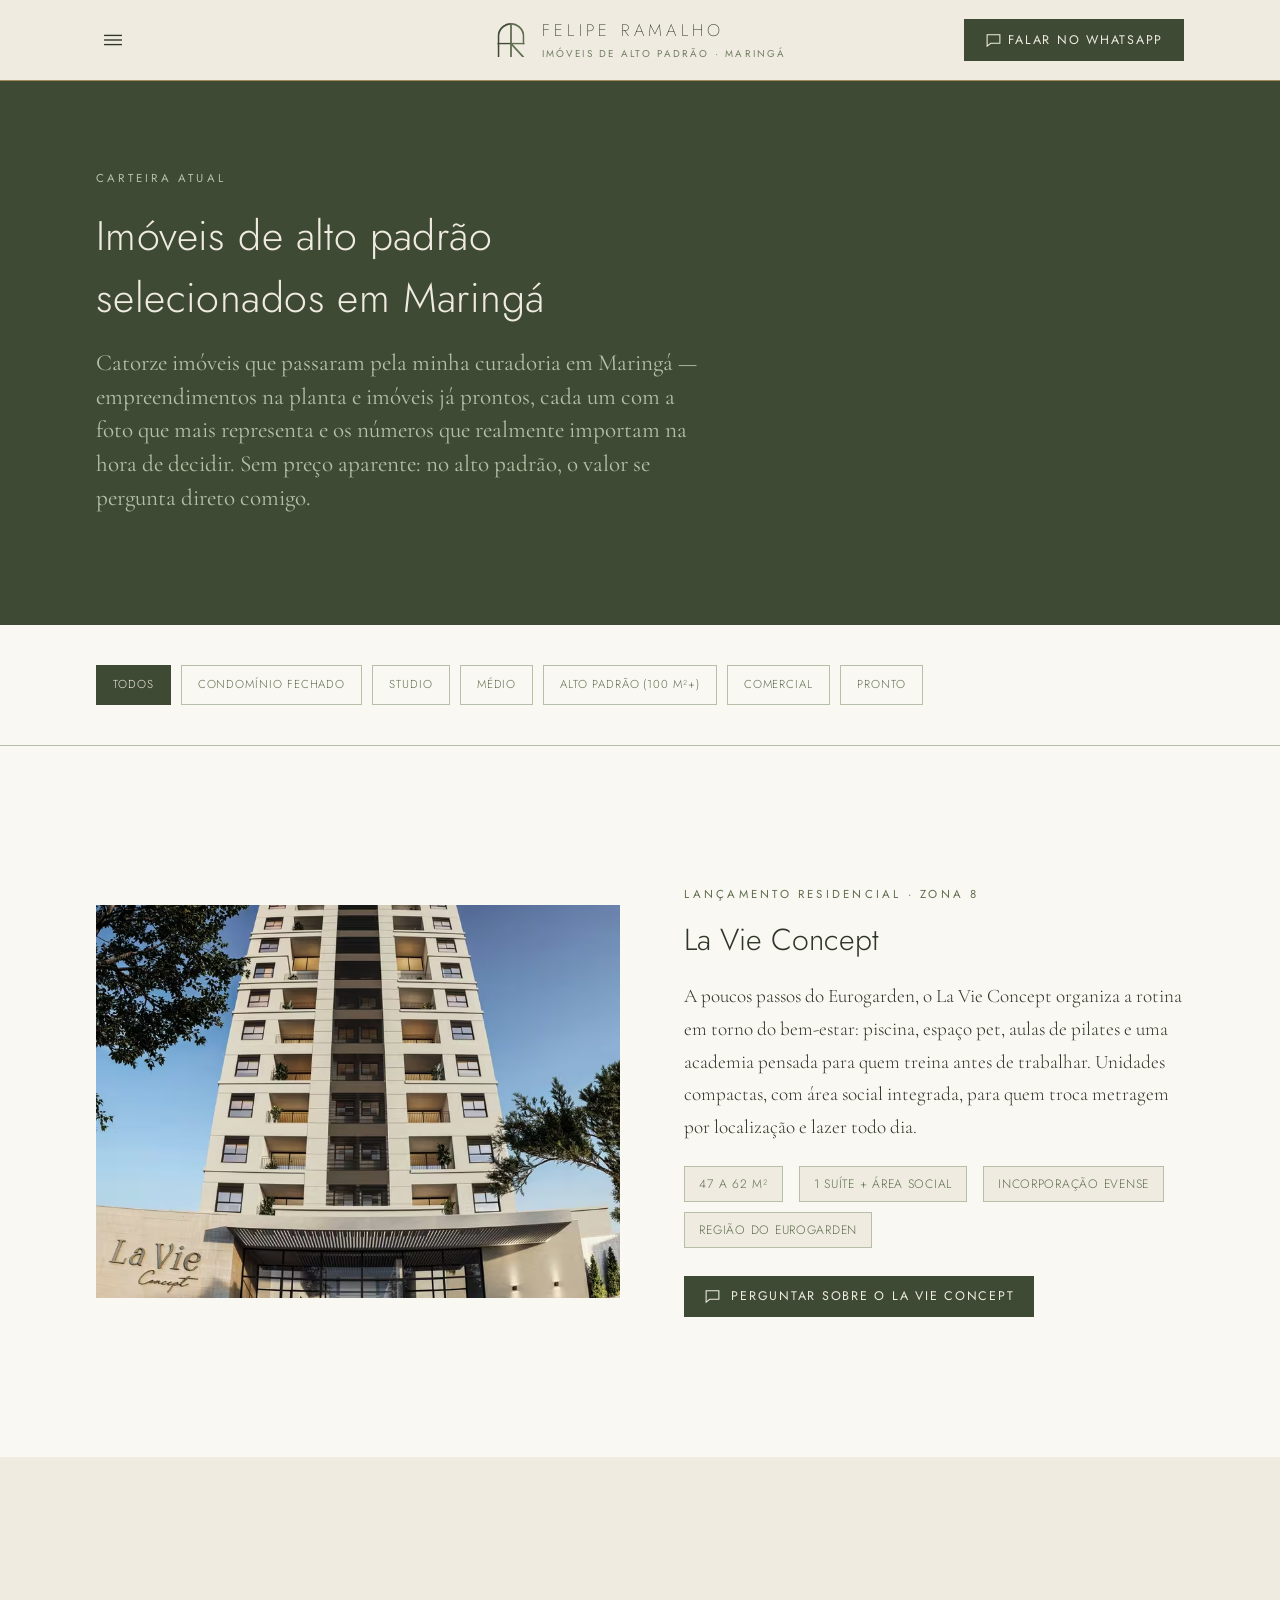
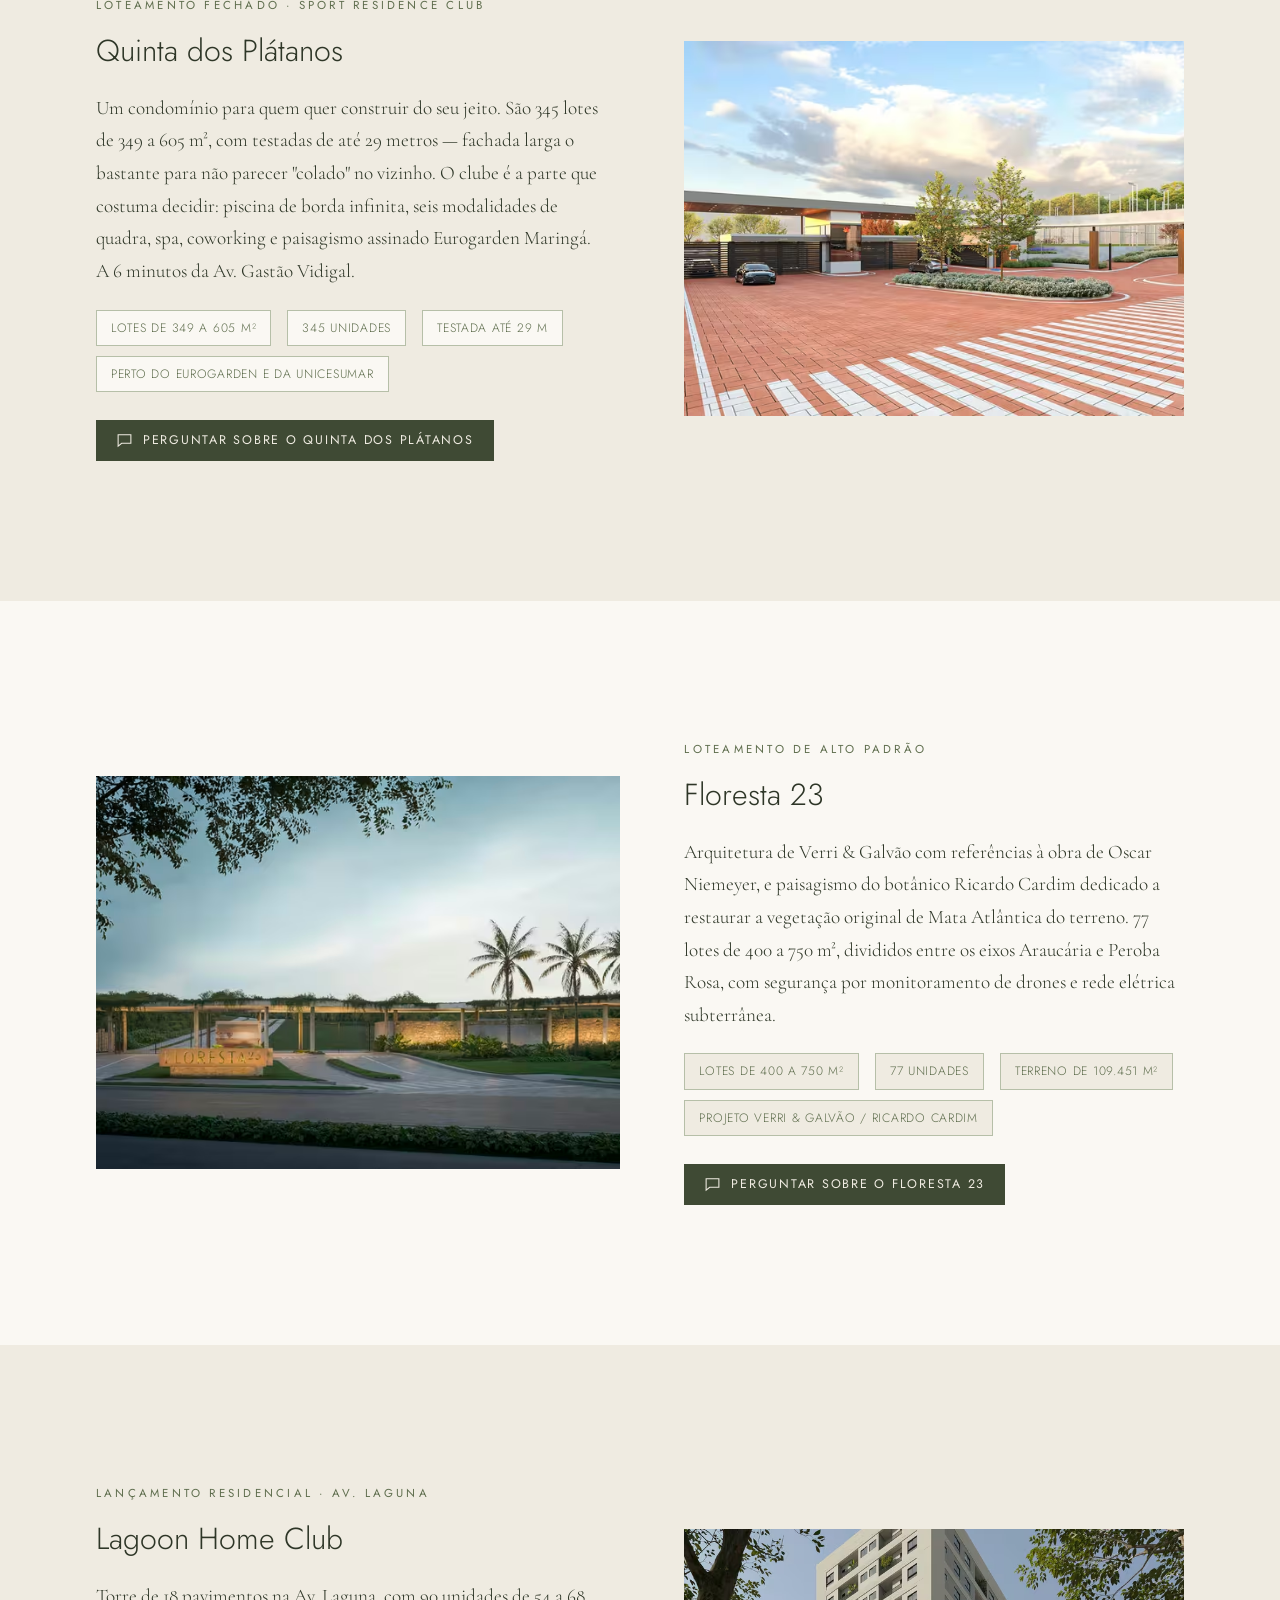
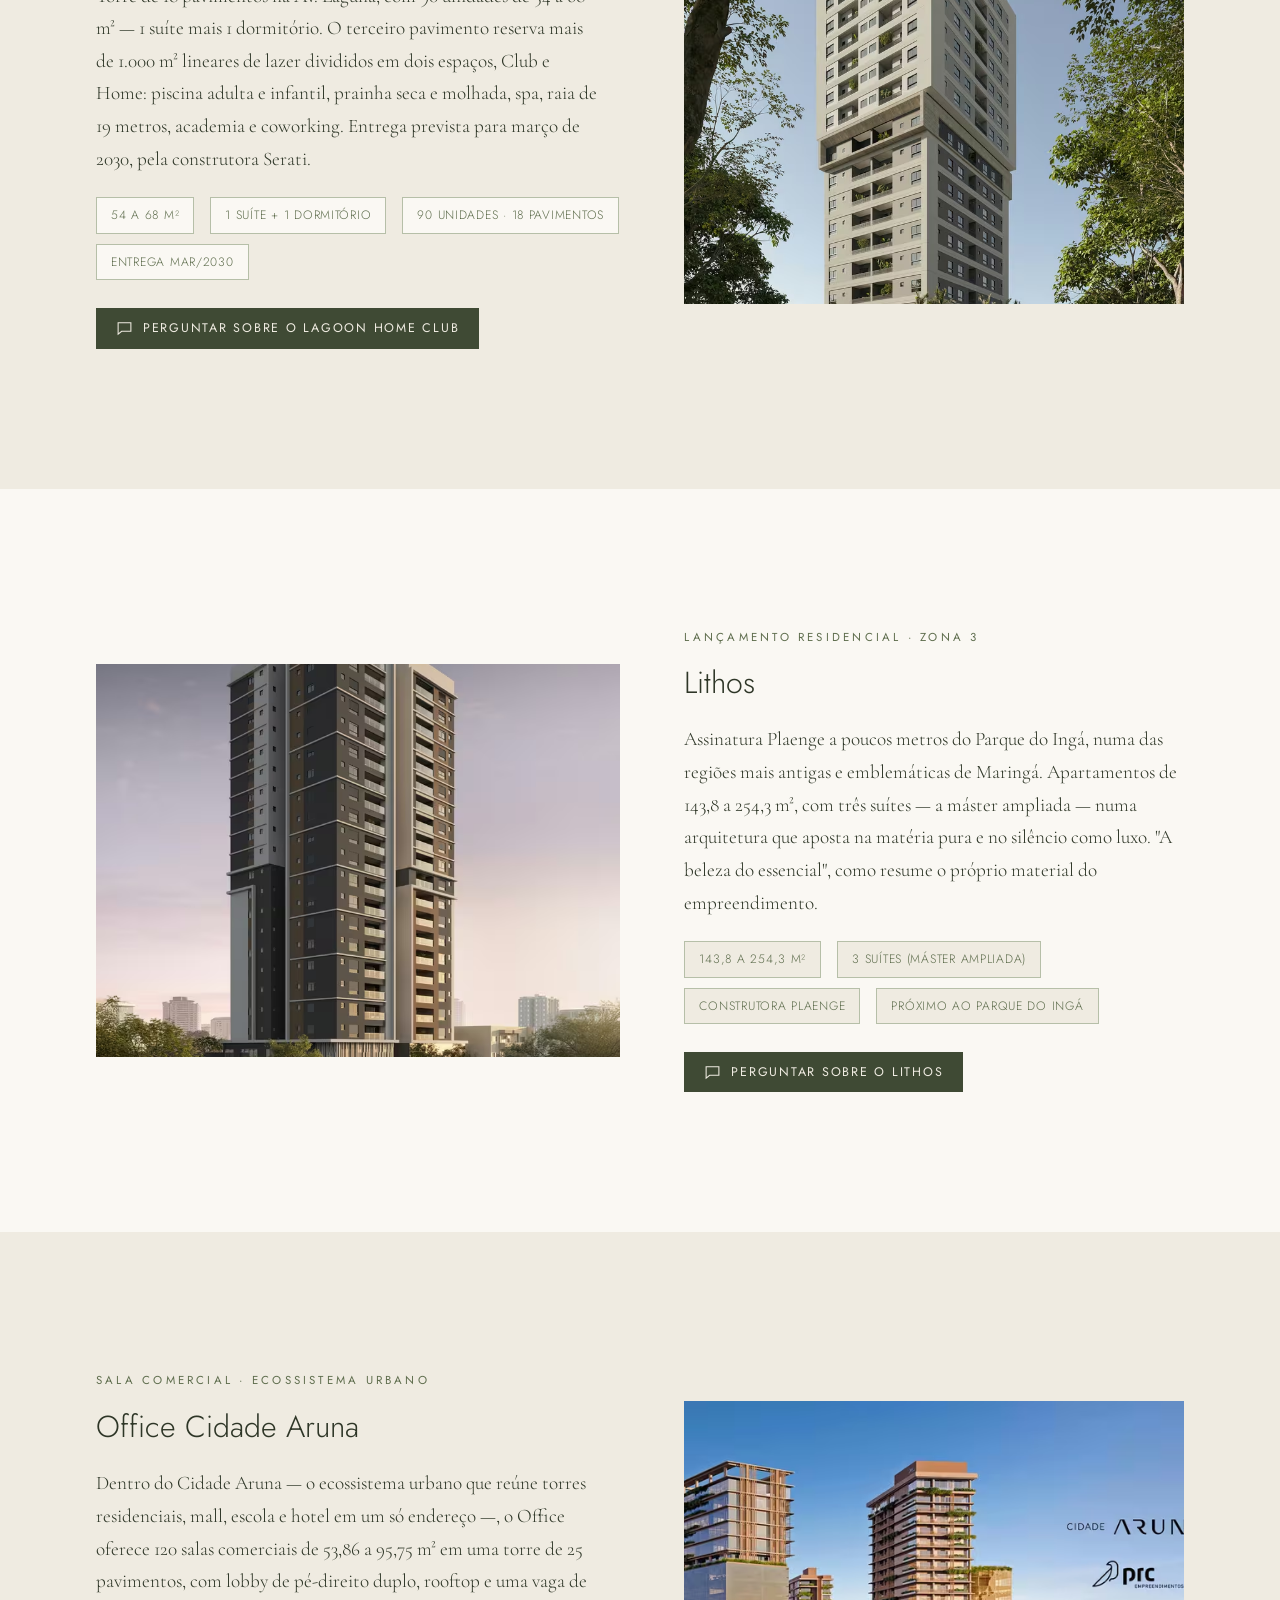
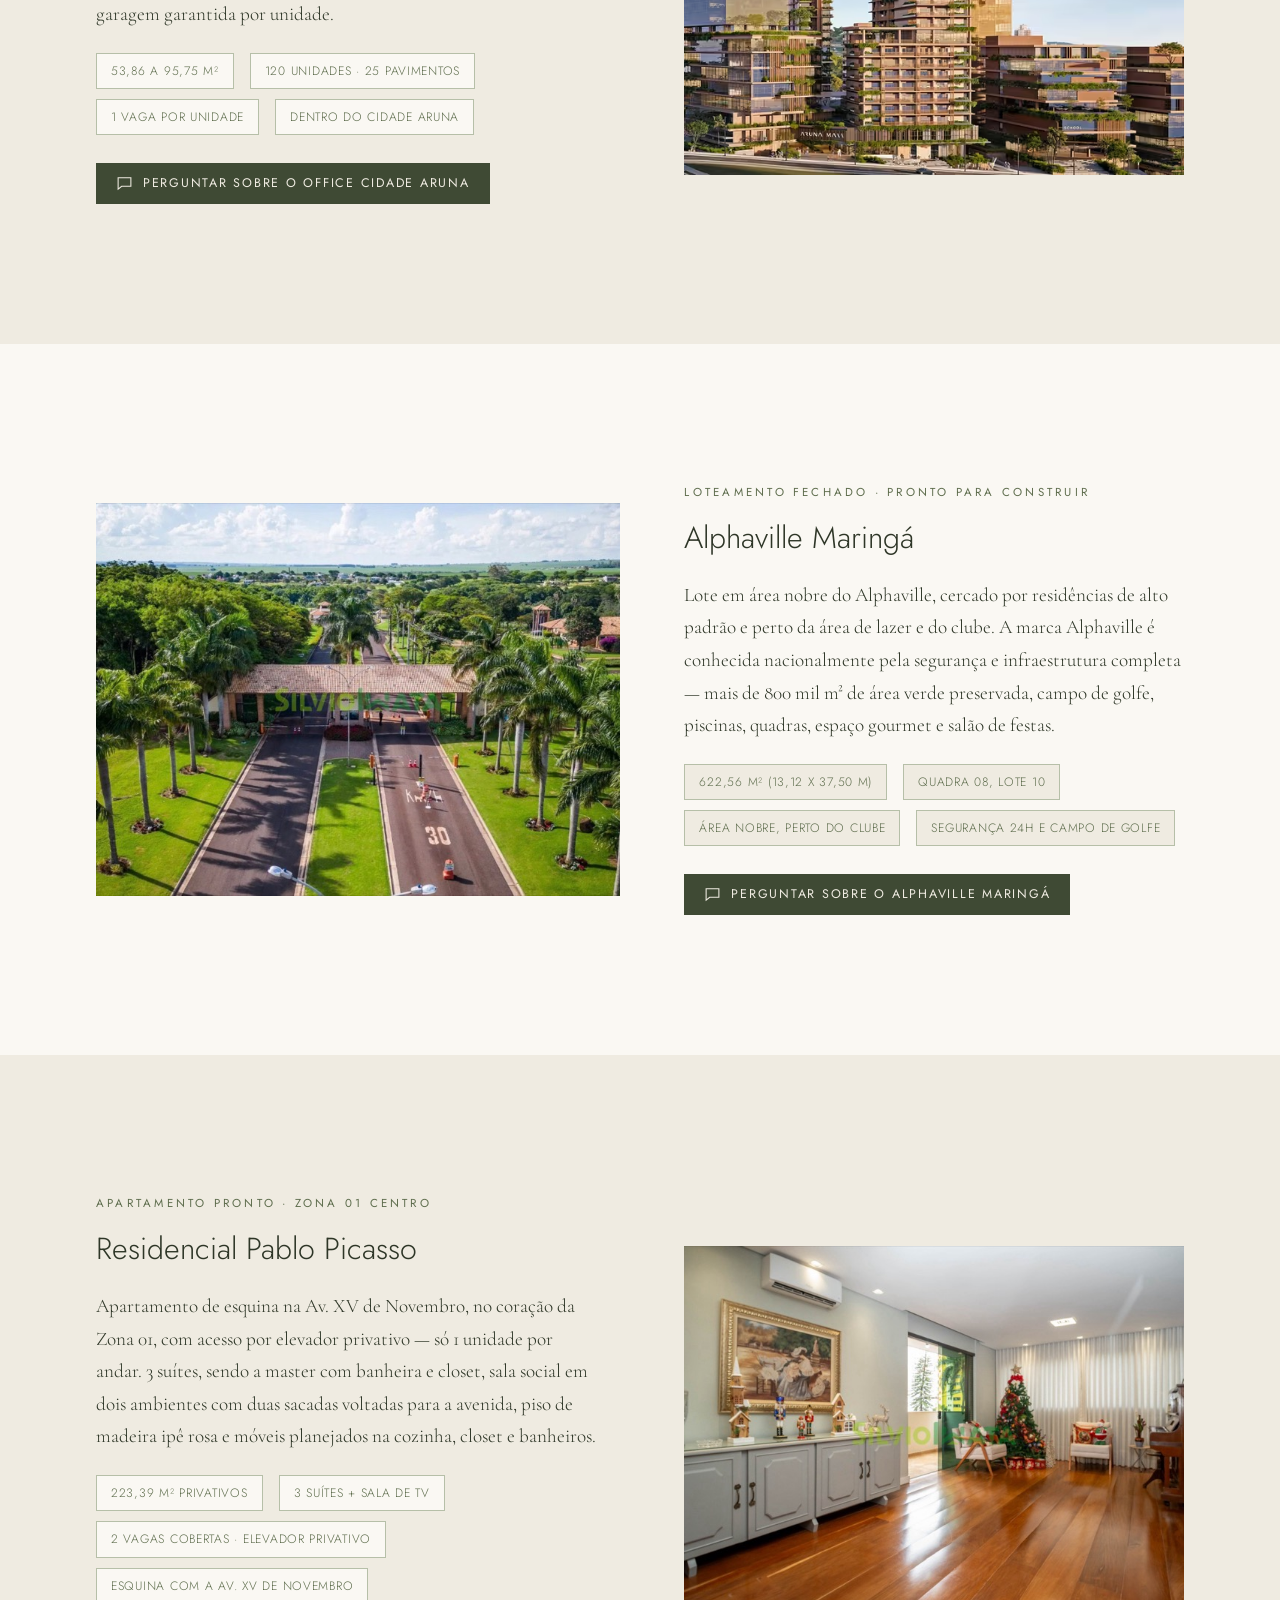
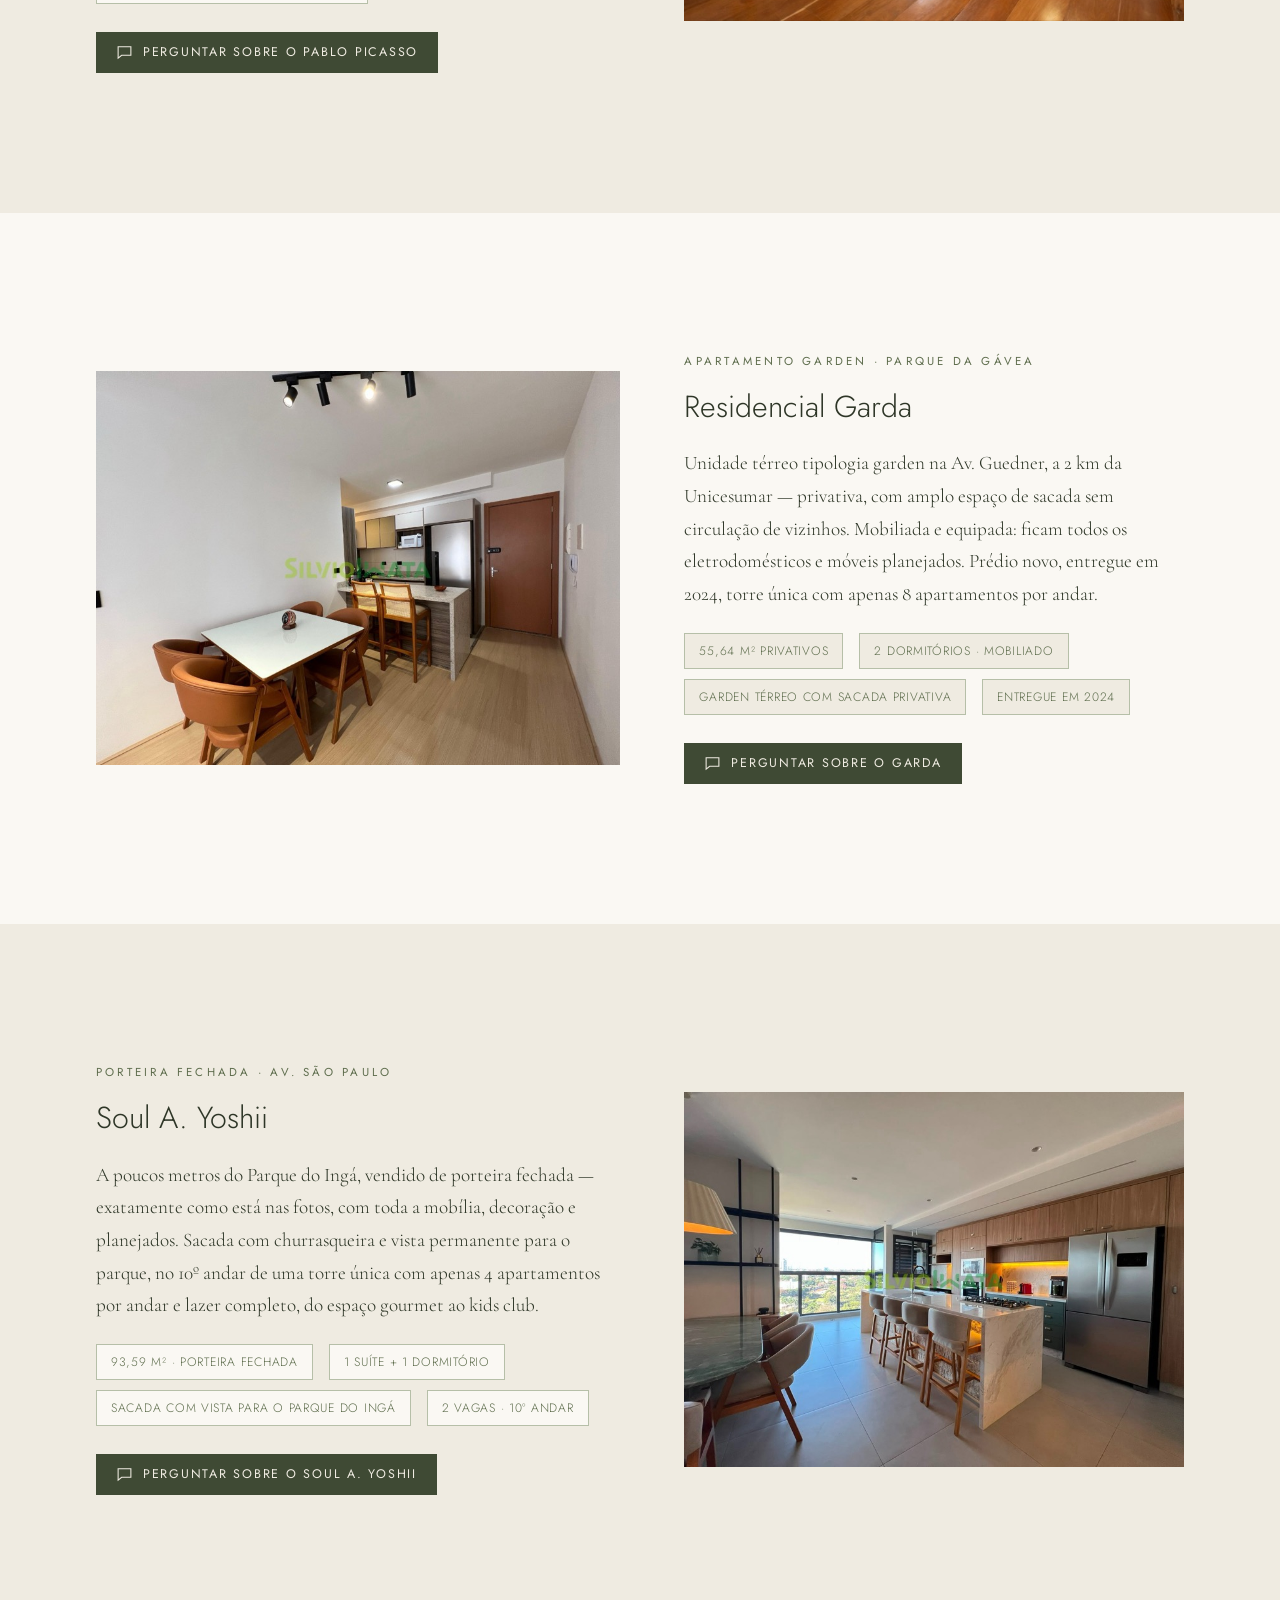
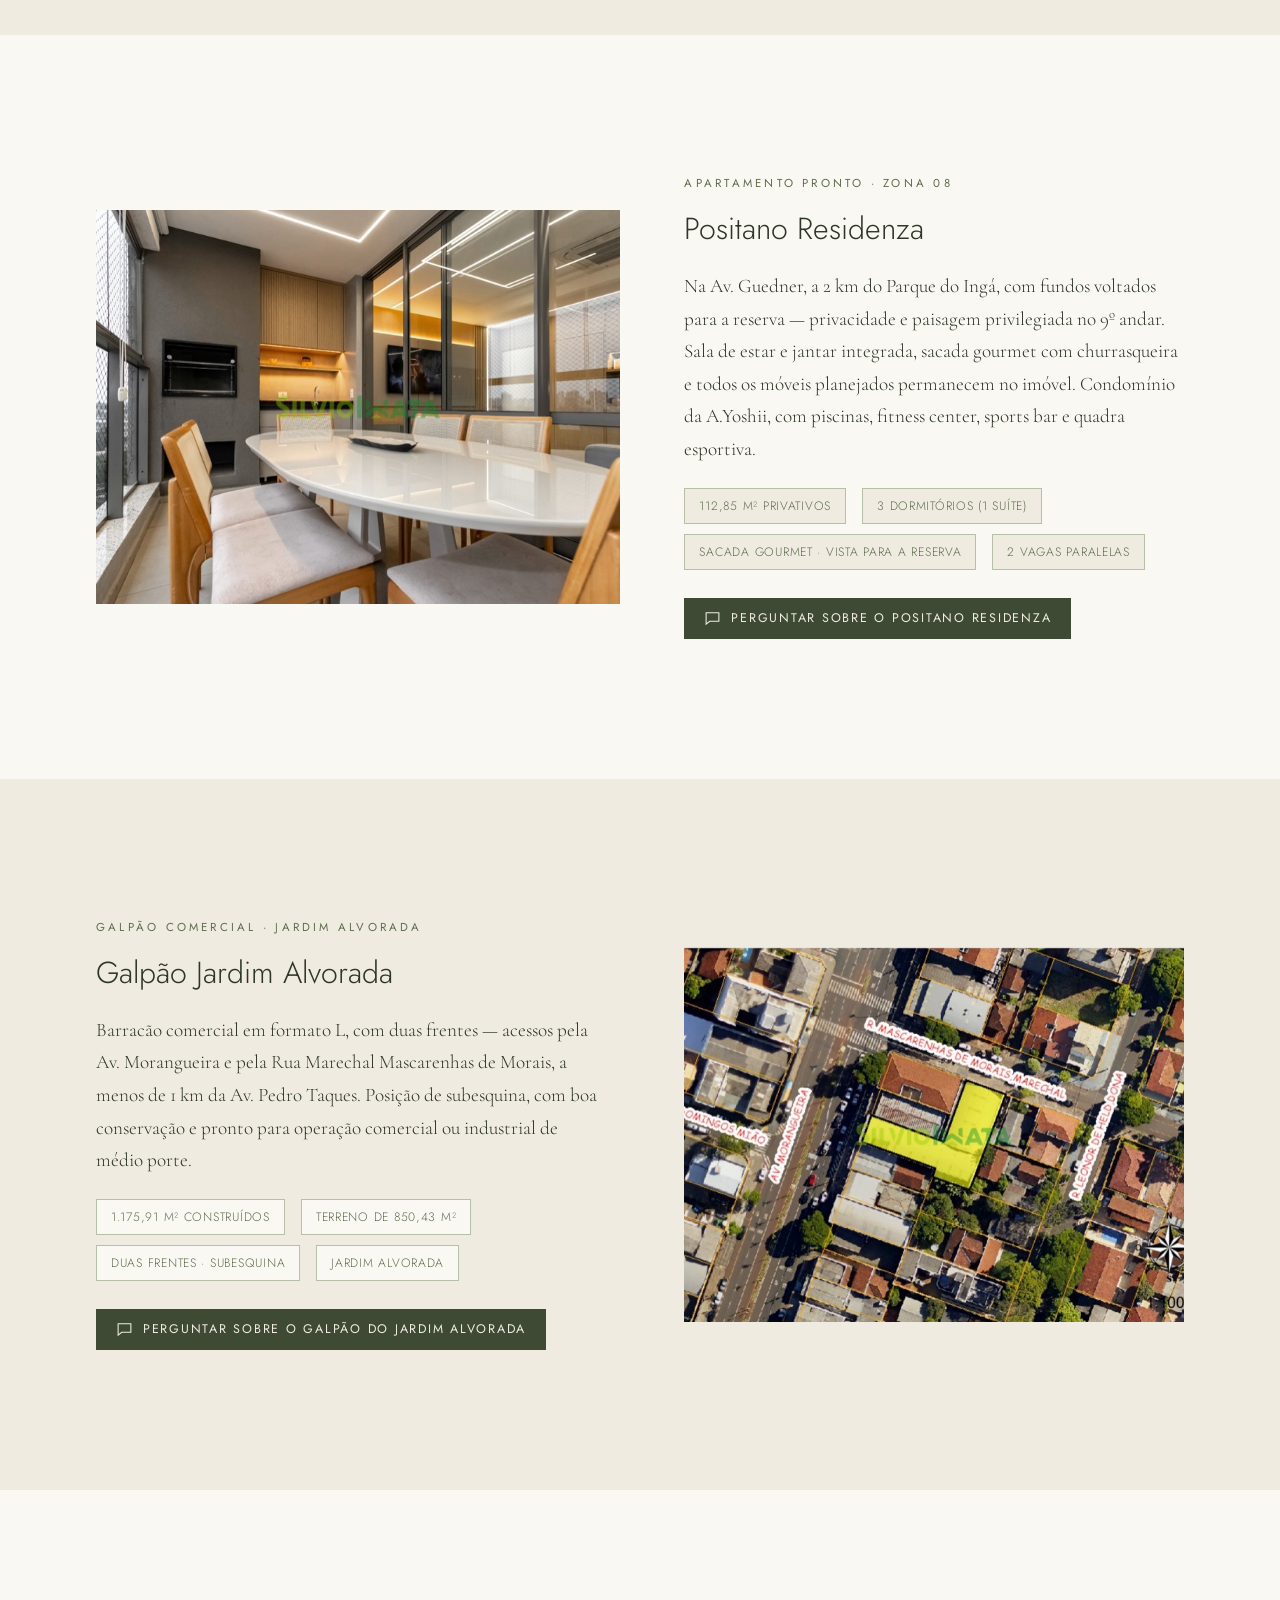
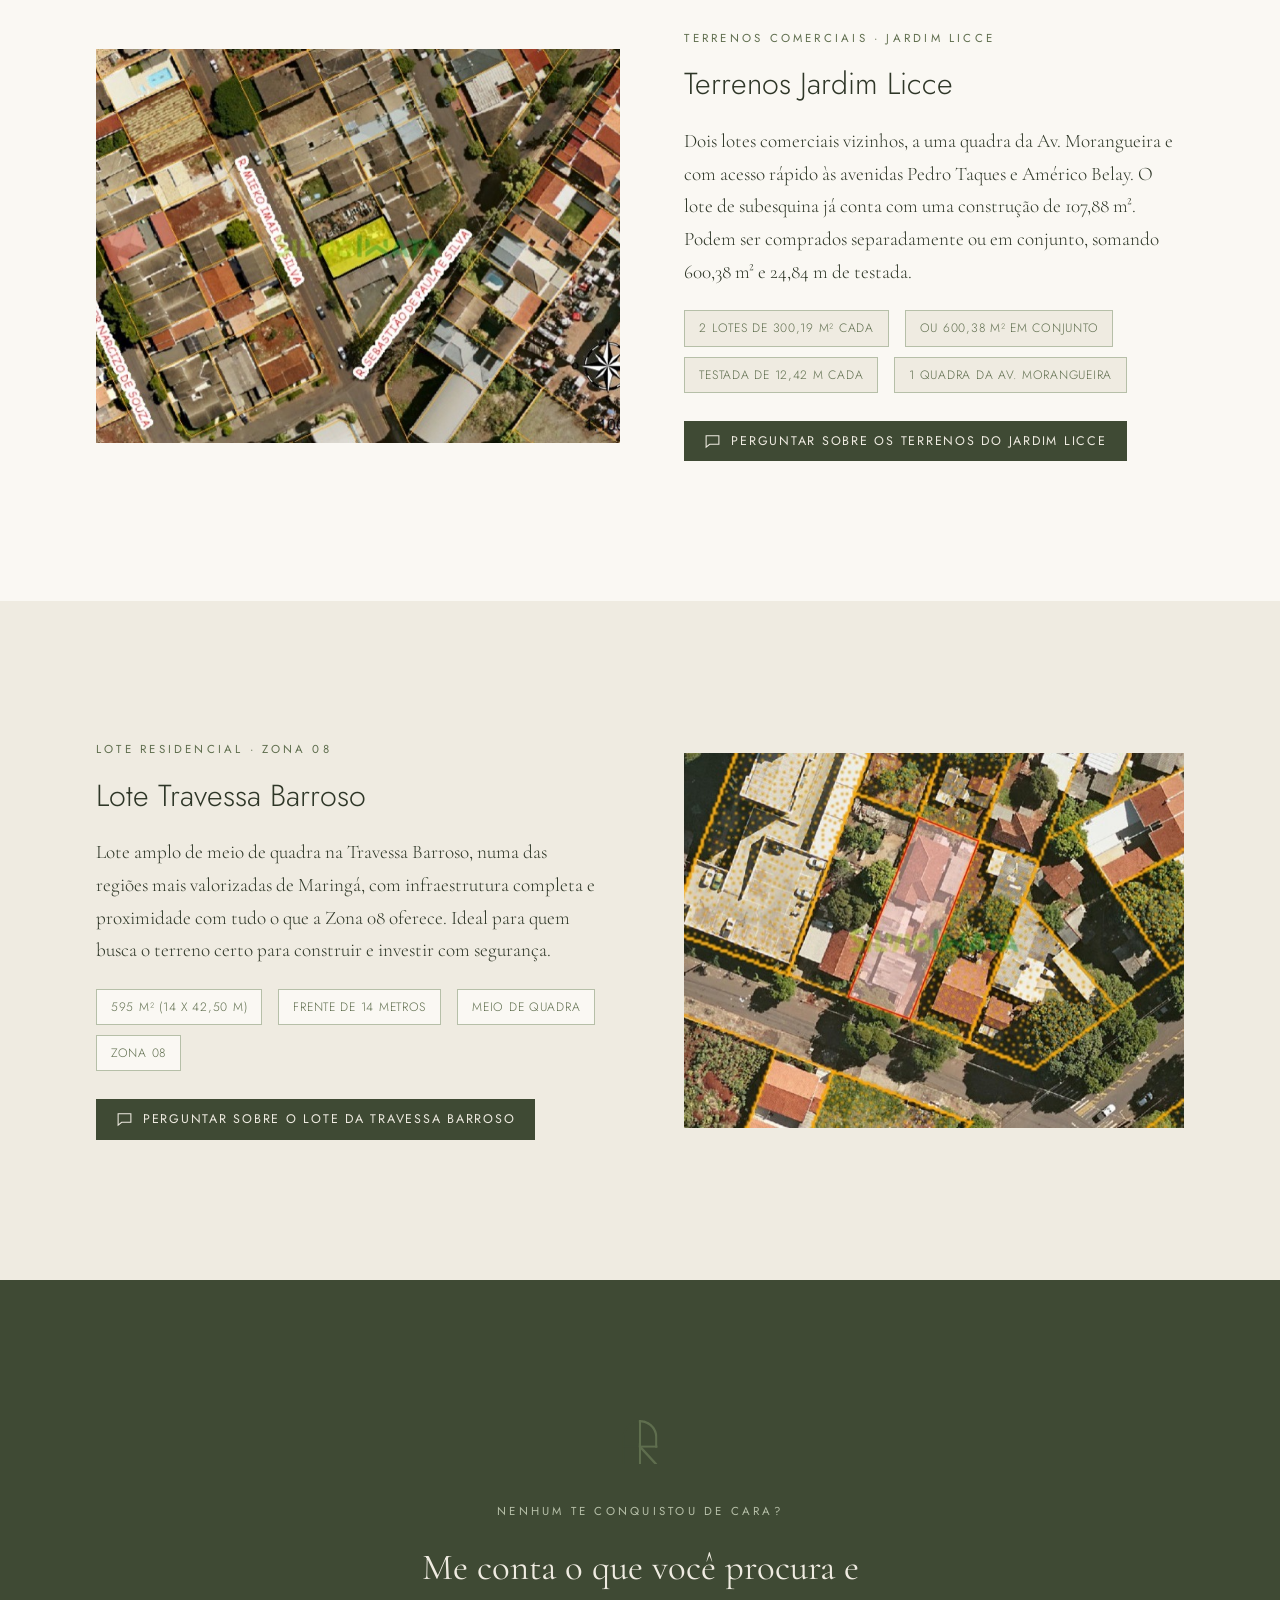
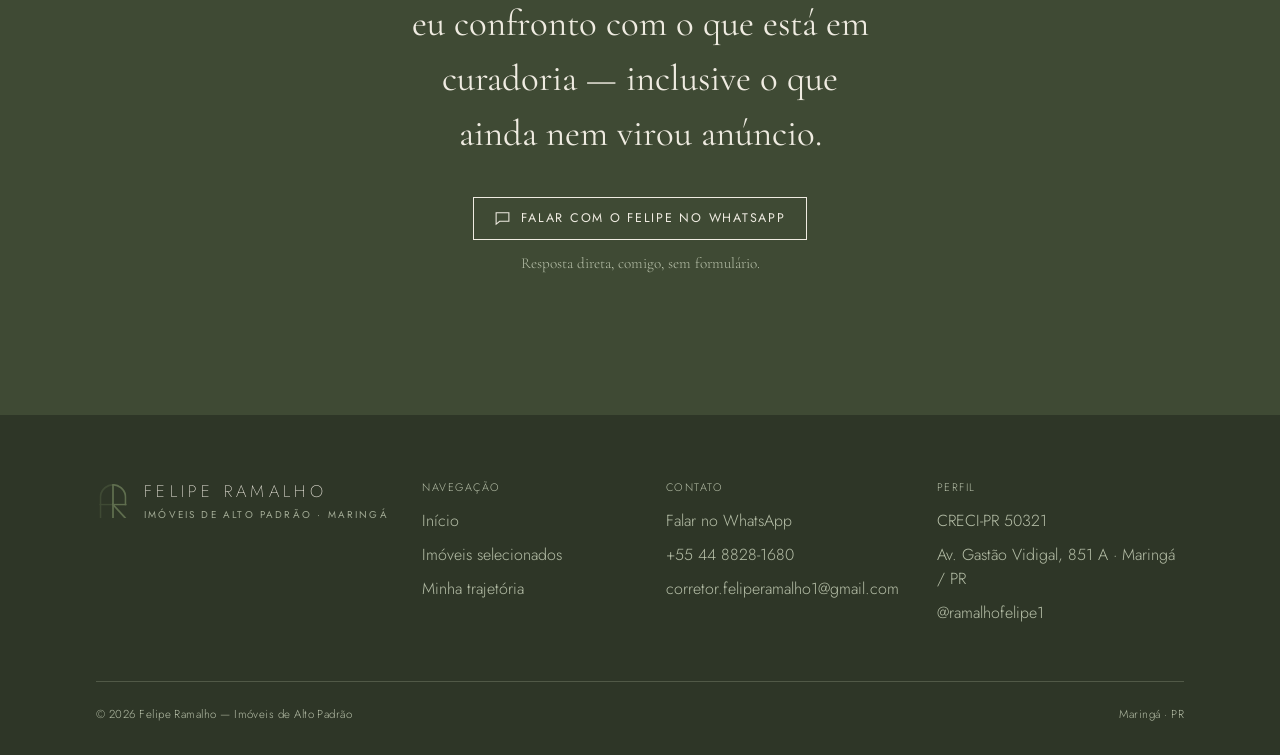
==== commit 1bbcffba: "Adiciona 8 imóveis prontos ao catálogo (Sub100/Sílvio Iwata Prime) Inclui Alphaville Maringá, Reside" ====
--- a/imoveis.html
+++ b/imoveis.html
@@ -13,7 +13,7 @@
 <meta charset="UTF-8">
 <meta name="viewport" content="width=device-width, initial-scale=1">
 <title>Imóveis de Alto Padrão à Venda em Maringá | Felipe Ramalho</title>
-<meta name="description" content="Imóveis de alto padrão à venda em Maringá, selecionados por Felipe Ramalho: apartamentos, loteamentos fechados e salas comerciais de alto padrão.">
+<meta name="description" content="Imóveis de alto padrão à venda em Maringá, selecionados por Felipe Ramalho: apartamentos, loteamentos fechados, terrenos e salas comerciais de alto padrão.">
 <meta name="robots" content="index, follow">
 <meta name="author" content="Felipe Ramalho">
 <meta name="geo.placename" content="Maringá, Paraná, Brasil">
@@ -24,7 +24,7 @@
 <meta property="og:type" content="website">
 <meta property="og:site_name" content="Felipe Ramalho — Imóveis de Alto Padrão">
 <meta property="og:title" content="Imóveis de Alto Padrão à Venda em Maringá | Felipe Ramalho">
-<meta property="og:description" content="Seis empreendimentos de alto padrão em curadoria em Maringá: apartamentos, loteamentos fechados e salas comerciais, com metragens reais.">
+<meta property="og:description" content="Catorze imóveis de alto padrão em curadoria em Maringá: apartamentos, loteamentos fechados, terrenos e salas comerciais, na planta e prontos, com metragens reais.">
 <meta property="og:image" content="https://www.feliperamalhocorretor.com.br/assets/og/og-image.jpg">
 <meta property="og:image:width" content="1200">
 <meta property="og:image:height" content="630">
@@ -33,7 +33,7 @@
 <meta property="og:url" content="https://www.feliperamalhocorretor.com.br/imoveis.html">
 <meta name="twitter:card" content="summary_large_image">
 <meta name="twitter:title" content="Imóveis de Alto Padrão à Venda em Maringá | Felipe Ramalho">
-<meta name="twitter:description" content="Seis empreendimentos de alto padrão em curadoria em Maringá: apartamentos, loteamentos fechados e salas comerciais.">
+<meta name="twitter:description" content="Catorze imóveis de alto padrão em curadoria em Maringá: apartamentos, loteamentos fechados, terrenos e salas comerciais.">
 <meta name="twitter:image" content="https://www.feliperamalhocorretor.com.br/assets/og/og-image.jpg">
 
 <!-- Favicons -->
@@ -135,6 +135,94 @@
         "url": "https://www.feliperamalhocorretor.com.br/imoveis.html#office-title",
         "image": "https://www.feliperamalhocorretor.com.br/assets/img/prop-cidadearuna-800.jpg",
         "description": "120 salas comerciais de 53,86 a 95,75 m² em torre de 25 pavimentos, dentro do complexo Cidade Aruna, em Maringá."
+      }
+    },
+    {
+      "@type": "ListItem", "position": 7,
+      "item": {
+        "@type": "Product",
+        "name": "Alphaville Maringá",
+        "category": "Loteamento fechado, pronto",
+        "url": "https://www.feliperamalhocorretor.com.br/imoveis.html#alphaville-title",
+        "image": "https://www.feliperamalhocorretor.com.br/assets/img/prop-alphaville-800.jpg",
+        "description": "Lote de 622,56 m² em área nobre do condomínio Alphaville, Quadra 08, Lote 10, com clube completo e mais de 800 mil m² de área verde preservada."
+      }
+    },
+    {
+      "@type": "ListItem", "position": 8,
+      "item": {
+        "@type": "Product",
+        "name": "Residencial Pablo Picasso",
+        "category": "Apartamento de alto padrão, pronto",
+        "url": "https://www.feliperamalhocorretor.com.br/imoveis.html#pablopicasso-title",
+        "image": "https://www.feliperamalhocorretor.com.br/assets/img/prop-pablopicasso-800.jpg",
+        "description": "Apartamento de 223,39 m² com 3 suítes, na esquina da Av. XV de Novembro com a Rua Piratininga, Zona 01, Maringá."
+      }
+    },
+    {
+      "@type": "ListItem", "position": 9,
+      "item": {
+        "@type": "Product",
+        "name": "Residencial Garda",
+        "category": "Apartamento garden, pronto",
+        "url": "https://www.feliperamalhocorretor.com.br/imoveis.html#garda-title",
+        "image": "https://www.feliperamalhocorretor.com.br/assets/img/prop-garda-800.jpg",
+        "description": "Apartamento térreo tipologia garden de 55,64 m², mobiliado, na Av. Guedner, Parque da Gávea, Maringá."
+      }
+    },
+    {
+      "@type": "ListItem", "position": 10,
+      "item": {
+        "@type": "Product",
+        "name": "Soul A. Yoshii",
+        "category": "Apartamento de alto padrão, pronto",
+        "url": "https://www.feliperamalhocorretor.com.br/imoveis.html#soulyoshii-title",
+        "image": "https://www.feliperamalhocorretor.com.br/assets/img/prop-soulyoshii-800.jpg",
+        "description": "Apartamento de 93,59 m² vendido porteira fechada, na Av. São Paulo, próximo ao Parque do Ingá, em Maringá."
+      }
+    },
+    {
+      "@type": "ListItem", "position": 11,
+      "item": {
+        "@type": "Product",
+        "name": "Positano Residenza",
+        "category": "Apartamento de alto padrão, pronto",
+        "url": "https://www.feliperamalhocorretor.com.br/imoveis.html#positano-title",
+        "image": "https://www.feliperamalhocorretor.com.br/assets/img/prop-positano-800.jpg",
+        "description": "Apartamento de 112,85 m² com 3 dormitórios, na Av. Guedner, Zona 08, próximo ao Parque do Ingá, em Maringá."
+      }
+    },
+    {
+      "@type": "ListItem", "position": 12,
+      "item": {
+        "@type": "Product",
+        "name": "Galpão Jardim Alvorada",
+        "category": "Galpão comercial, pronto",
+        "url": "https://www.feliperamalhocorretor.com.br/imoveis.html#galpao-title",
+        "image": "https://www.feliperamalhocorretor.com.br/assets/img/prop-galpaoalvorada-800.jpg",
+        "description": "Galpão comercial de 1.175,91 m² construídos, com duas frentes, no Jardim Alvorada, Maringá."
+      }
+    },
+    {
+      "@type": "ListItem", "position": 13,
+      "item": {
+        "@type": "Product",
+        "name": "Terrenos Jardim Licce",
+        "category": "Terreno comercial, pronto",
+        "url": "https://www.feliperamalhocorretor.com.br/imoveis.html#licce-title",
+        "image": "https://www.feliperamalhocorretor.com.br/assets/img/prop-jardimlicce-800.jpg",
+        "description": "Dois lotes comerciais vizinhos de 300,19 m² cada (ou 600,38 m² em conjunto), no Jardim Licce, Maringá."
+      }
+    },
+    {
+      "@type": "ListItem", "position": 14,
+      "item": {
+        "@type": "Product",
+        "name": "Lote Travessa Barroso",
+        "category": "Terreno residencial, pronto",
+        "url": "https://www.feliperamalhocorretor.com.br/imoveis.html#barroso-title",
+        "image": "https://www.feliperamalhocorretor.com.br/assets/img/prop-travessabarroso-800.jpg",
+        "description": "Lote residencial de 595 m², meio de quadra, na Travessa Barroso, Zona 08, Maringá."
       }
     }
   ]
@@ -249,7 +337,7 @@
     <div class="container">
       <p class="eyebrow">Carteira atual</p>
       <h1 class="section-title">Imóveis de alto padrão selecionados em Maringá</h1>
-      <p class="section-lede">Seis empreendimentos que passaram pela minha curadoria em Maringá — cada um com a foto que mais representa o projeto e os números que realmente importam na hora de decidir. Sem preço aparente: no alto padrão, o valor se pergunta direto comigo.</p>
+      <p class="section-lede">Catorze imóveis que passaram pela minha curadoria em Maringá — empreendimentos na planta e imóveis já prontos, cada um com a foto que mais representa e os números que realmente importam na hora de decidir. Sem preço aparente: no alto padrão, o valor se pergunta direto comigo.</p>
     </div>
   </section>
 
@@ -459,6 +547,230 @@
             <a class="btn-wa" href="https://wa.me/" data-wa data-wa-msg="Olá! Quero mais informações sobre um imóvel!">
               <svg width="17" height="17" aria-hidden="true"><use href="#icon-whatsapp"></use></svg>
               Perguntar sobre o Office Cidade Aruna
+            </a>
+          </div>
+        </div>
+      </div>
+    </div>
+  </section>
+
+  <!-- ALPHAVILLE MARINGÁ -->
+  <section class="property-feature property-feature--papel reveal" aria-labelledby="alphaville-title" data-category="condominio pronto">
+    <div class="container">
+      <div class="feature-row">
+        <figure class="feature-row__media">
+          <img src="assets/img/prop-alphaville-800.jpg" srcset="assets/img/prop-alphaville-480.jpg 480w, assets/img/prop-alphaville-800.jpg 800w, assets/img/prop-alphaville-1200.jpg 1200w" sizes="(min-width: 900px) 46vw, 90vw" width="1200" height="785" loading="lazy" decoding="async" alt="Portal de entrada do condomínio Alphaville Maringá, vista aérea com avenida arborizada por palmeiras.">
+        </figure>
+        <div class="feature-row__body">
+          <span class="eyebrow feature-row__eyebrow">Loteamento fechado · Pronto para construir</span>
+          <h2 class="feature-row__name" id="alphaville-title">Alphaville Maringá</h2>
+          <p class="feature-row__desc">Lote em área nobre do Alphaville, cercado por residências de alto padrão e perto da área de lazer e do clube. A marca Alphaville é conhecida nacionalmente pela segurança e infraestrutura completa — mais de 800 mil m² de área verde preservada, campo de golfe, piscinas, quadras, espaço gourmet e salão de festas.</p>
+          <ul class="feature-row__specs">
+            <li>622,56 m² (13,12 x 37,50 m)</li>
+            <li>Quadra 08, Lote 10</li>
+            <li>Área nobre, perto do clube</li>
+            <li>Segurança 24h e campo de golfe</li>
+          </ul>
+          <div class="feature-row__cta">
+            <a class="btn-wa" href="https://wa.me/" data-wa data-wa-msg="Olá! Quero mais informações sobre o lote no Alphaville Maringá!">
+              <svg width="17" height="17" aria-hidden="true"><use href="#icon-whatsapp"></use></svg>
+              Perguntar sobre o Alphaville Maringá
+            </a>
+          </div>
+        </div>
+      </div>
+    </div>
+  </section>
+
+  <!-- RESIDENCIAL PABLO PICASSO -->
+  <section class="property-feature property-feature--areia reveal" aria-labelledby="pablopicasso-title" data-category="alto pronto">
+    <div class="container">
+      <div class="feature-row feature-row--reverse">
+        <figure class="feature-row__media">
+          <img src="assets/img/prop-pablopicasso-800.jpg" srcset="assets/img/prop-pablopicasso-480.jpg 480w, assets/img/prop-pablopicasso-800.jpg 800w, assets/img/prop-pablopicasso-1200.jpg 1200w" sizes="(min-width: 900px) 46vw, 90vw" width="1200" height="760" loading="lazy" decoding="async" alt="Sala de estar ampla do apartamento no Residencial Pablo Picasso, com piso de madeira e decoração de Natal.">
+        </figure>
+        <div class="feature-row__body">
+          <span class="eyebrow feature-row__eyebrow">Apartamento pronto · Zona 01 Centro</span>
+          <h2 class="feature-row__name" id="pablopicasso-title">Residencial Pablo Picasso</h2>
+          <p class="feature-row__desc">Apartamento de esquina na Av. XV de Novembro, no coração da Zona 01, com acesso por elevador privativo — só 1 unidade por andar. 3 suítes, sendo a master com banheira e closet, sala social em dois ambientes com duas sacadas voltadas para a avenida, piso de madeira ipê rosa e móveis planejados na cozinha, closet e banheiros.</p>
+          <ul class="feature-row__specs">
+            <li>223,39 m² privativos</li>
+            <li>3 suítes + sala de TV</li>
+            <li>2 vagas cobertas · elevador privativo</li>
+            <li>Esquina com a Av. XV de Novembro</li>
+          </ul>
+          <div class="feature-row__cta">
+            <a class="btn-wa" href="https://wa.me/" data-wa data-wa-msg="Olá! Quero mais informações sobre o apartamento no Residencial Pablo Picasso!">
+              <svg width="17" height="17" aria-hidden="true"><use href="#icon-whatsapp"></use></svg>
+              Perguntar sobre o Pablo Picasso
+            </a>
+          </div>
+        </div>
+      </div>
+    </div>
+  </section>
+
+  <!-- RESIDENCIAL GARDA -->
+  <section class="property-feature property-feature--papel reveal" aria-labelledby="garda-title" data-category="studio pronto">
+    <div class="container">
+      <div class="feature-row">
+        <figure class="feature-row__media">
+          <img src="assets/img/prop-garda-800.jpg" srcset="assets/img/prop-garda-480.jpg 480w, assets/img/prop-garda-800.jpg 800w, assets/img/prop-garda-1200.jpg 1200w" sizes="(min-width: 900px) 46vw, 90vw" width="1200" height="900" loading="lazy" decoding="async" alt="Sala de jantar integrada à cozinha do apartamento garden no Residencial Garda.">
+        </figure>
+        <div class="feature-row__body">
+          <span class="eyebrow feature-row__eyebrow">Apartamento garden · Parque da Gávea</span>
+          <h2 class="feature-row__name" id="garda-title">Residencial Garda</h2>
+          <p class="feature-row__desc">Unidade térreo tipologia garden na Av. Guedner, a 2 km da Unicesumar — privativa, com amplo espaço de sacada sem circulação de vizinhos. Mobiliada e equipada: ficam todos os eletrodomésticos e móveis planejados. Prédio novo, entregue em 2024, torre única com apenas 8 apartamentos por andar.</p>
+          <ul class="feature-row__specs">
+            <li>55,64 m² privativos</li>
+            <li>2 dormitórios · mobiliado</li>
+            <li>Garden térreo com sacada privativa</li>
+            <li>Entregue em 2024</li>
+          </ul>
+          <div class="feature-row__cta">
+            <a class="btn-wa" href="https://wa.me/" data-wa data-wa-msg="Olá! Quero mais informações sobre o apartamento no Residencial Garda!">
+              <svg width="17" height="17" aria-hidden="true"><use href="#icon-whatsapp"></use></svg>
+              Perguntar sobre o Garda
+            </a>
+          </div>
+        </div>
+      </div>
+    </div>
+  </section>
+
+  <!-- SOUL A. YOSHII -->
+  <section class="property-feature property-feature--areia reveal" aria-labelledby="soulyoshii-title" data-category="medio pronto">
+    <div class="container">
+      <div class="feature-row feature-row--reverse">
+        <figure class="feature-row__media">
+          <img src="assets/img/prop-soulyoshii-800.jpg" srcset="assets/img/prop-soulyoshii-480.jpg 480w, assets/img/prop-soulyoshii-800.jpg 800w, assets/img/prop-soulyoshii-1200.jpg 1200w" sizes="(min-width: 900px) 46vw, 90vw" width="1200" height="900" loading="lazy" decoding="async" alt="Cozinha integrada com ilha central do apartamento no Soul A. Yoshii, com vista para a cidade.">
+        </figure>
+        <div class="feature-row__body">
+          <span class="eyebrow feature-row__eyebrow">Porteira fechada · Av. São Paulo</span>
+          <h2 class="feature-row__name" id="soulyoshii-title">Soul A. Yoshii</h2>
+          <p class="feature-row__desc">A poucos metros do Parque do Ingá, vendido de porteira fechada — exatamente como está nas fotos, com toda a mobília, decoração e planejados. Sacada com churrasqueira e vista permanente para o parque, no 10º andar de uma torre única com apenas 4 apartamentos por andar e lazer completo, do espaço gourmet ao kids club.</p>
+          <ul class="feature-row__specs">
+            <li>93,59 m² · porteira fechada</li>
+            <li>1 suíte + 1 dormitório</li>
+            <li>Sacada com vista para o Parque do Ingá</li>
+            <li>2 vagas · 10º andar</li>
+          </ul>
+          <div class="feature-row__cta">
+            <a class="btn-wa" href="https://wa.me/" data-wa data-wa-msg="Olá! Quero mais informações sobre o apartamento no Soul A. Yoshii!">
+              <svg width="17" height="17" aria-hidden="true"><use href="#icon-whatsapp"></use></svg>
+              Perguntar sobre o Soul A. Yoshii
+            </a>
+          </div>
+        </div>
+      </div>
+    </div>
+  </section>
+
+  <!-- POSITANO RESIDENZA -->
+  <section class="property-feature property-feature--papel reveal" aria-labelledby="positano-title" data-category="alto pronto">
+    <div class="container">
+      <div class="feature-row">
+        <figure class="feature-row__media">
+          <img src="assets/img/prop-positano-800.jpg" srcset="assets/img/prop-positano-480.jpg 480w, assets/img/prop-positano-800.jpg 800w, assets/img/prop-positano-1200.jpg 1200w" sizes="(min-width: 900px) 46vw, 90vw" width="1200" height="799" loading="lazy" decoding="async" alt="Sala de jantar com lareira e portas de vidro do apartamento no Positano Residenza.">
+        </figure>
+        <div class="feature-row__body">
+          <span class="eyebrow feature-row__eyebrow">Apartamento pronto · Zona 08</span>
+          <h2 class="feature-row__name" id="positano-title">Positano Residenza</h2>
+          <p class="feature-row__desc">Na Av. Guedner, a 2 km do Parque do Ingá, com fundos voltados para a reserva — privacidade e paisagem privilegiada no 9º andar. Sala de estar e jantar integrada, sacada gourmet com churrasqueira e todos os móveis planejados permanecem no imóvel. Condomínio da A.Yoshii, com piscinas, fitness center, sports bar e quadra esportiva.</p>
+          <ul class="feature-row__specs">
+            <li>112,85 m² privativos</li>
+            <li>3 dormitórios (1 suíte)</li>
+            <li>Sacada gourmet · vista para a reserva</li>
+            <li>2 vagas paralelas</li>
+          </ul>
+          <div class="feature-row__cta">
+            <a class="btn-wa" href="https://wa.me/" data-wa data-wa-msg="Olá! Quero mais informações sobre o apartamento no Positano Residenza!">
+              <svg width="17" height="17" aria-hidden="true"><use href="#icon-whatsapp"></use></svg>
+              Perguntar sobre o Positano Residenza
+            </a>
+          </div>
+        </div>
+      </div>
+    </div>
+  </section>
+
+  <!-- GALPÃO JARDIM ALVORADA -->
+  <section class="property-feature property-feature--areia reveal" aria-labelledby="galpao-title" data-category="comercial pronto">
+    <div class="container">
+      <div class="feature-row feature-row--reverse">
+        <figure class="feature-row__media">
+          <img src="assets/img/prop-galpaoalvorada-800.jpg" srcset="assets/img/prop-galpaoalvorada-480.jpg 480w, assets/img/prop-galpaoalvorada-800.jpg 800w, assets/img/prop-galpaoalvorada-1200.jpg 1200w" sizes="(min-width: 900px) 46vw, 90vw" width="1200" height="801" loading="lazy" decoding="async" alt="Vista aérea do terreno do galpão comercial no Jardim Alvorada, com o barracão em L destacado.">
+        </figure>
+        <div class="feature-row__body">
+          <span class="eyebrow feature-row__eyebrow">Galpão comercial · Jardim Alvorada</span>
+          <h2 class="feature-row__name" id="galpao-title">Galpão Jardim Alvorada</h2>
+          <p class="feature-row__desc">Barracão comercial em formato L, com duas frentes — acessos pela Av. Morangueira e pela Rua Marechal Mascarenhas de Morais, a menos de 1 km da Av. Pedro Taques. Posição de subesquina, com boa conservação e pronto para operação comercial ou industrial de médio porte.</p>
+          <ul class="feature-row__specs">
+            <li>1.175,91 m² construídos</li>
+            <li>Terreno de 850,43 m²</li>
+            <li>Duas frentes · subesquina</li>
+            <li>Jardim Alvorada</li>
+          </ul>
+          <div class="feature-row__cta">
+            <a class="btn-wa" href="https://wa.me/" data-wa data-wa-msg="Olá! Quero mais informações sobre o galpão do Jardim Alvorada!">
+              <svg width="17" height="17" aria-hidden="true"><use href="#icon-whatsapp"></use></svg>
+              Perguntar sobre o galpão do Jardim Alvorada
+            </a>
+          </div>
+        </div>
+      </div>
+    </div>
+  </section>
+
+  <!-- TERRENOS JARDIM LICCE -->
+  <section class="property-feature property-feature--papel reveal" aria-labelledby="licce-title" data-category="comercial pronto">
+    <div class="container">
+      <div class="feature-row">
+        <figure class="feature-row__media">
+          <img src="assets/img/prop-jardimlicce-800.jpg" srcset="assets/img/prop-jardimlicce-480.jpg 480w, assets/img/prop-jardimlicce-800.jpg 800w, assets/img/prop-jardimlicce-1200.jpg 1200w" sizes="(min-width: 900px) 46vw, 90vw" width="1200" height="800" loading="lazy" decoding="async" alt="Vista aérea dos dois lotes comerciais vizinhos no Jardim Licce, delimitados no mapa.">
+        </figure>
+        <div class="feature-row__body">
+          <span class="eyebrow feature-row__eyebrow">Terrenos comerciais · Jardim Licce</span>
+          <h2 class="feature-row__name" id="licce-title">Terrenos Jardim Licce</h2>
+          <p class="feature-row__desc">Dois lotes comerciais vizinhos, a uma quadra da Av. Morangueira e com acesso rápido às avenidas Pedro Taques e Américo Belay. O lote de subesquina já conta com uma construção de 107,88 m². Podem ser comprados separadamente ou em conjunto, somando 600,38 m² e 24,84 m de testada.</p>
+          <ul class="feature-row__specs">
+            <li>2 lotes de 300,19 m² cada</li>
+            <li>Ou 600,38 m² em conjunto</li>
+            <li>Testada de 12,42 m cada</li>
+            <li>1 quadra da Av. Morangueira</li>
+          </ul>
+          <div class="feature-row__cta">
+            <a class="btn-wa" href="https://wa.me/" data-wa data-wa-msg="Olá! Quero mais informações sobre os terrenos do Jardim Licce!">
+              <svg width="17" height="17" aria-hidden="true"><use href="#icon-whatsapp"></use></svg>
+              Perguntar sobre os terrenos do Jardim Licce
+            </a>
+          </div>
+        </div>
+      </div>
+    </div>
+  </section>
+
+  <!-- LOTE TRAVESSA BARROSO -->
+  <section class="property-feature property-feature--areia reveal" aria-labelledby="barroso-title" data-category="pronto">
+    <div class="container">
+      <div class="feature-row feature-row--reverse">
+        <figure class="feature-row__media">
+          <img src="assets/img/prop-travessabarroso-800.jpg" srcset="assets/img/prop-travessabarroso-480.jpg 480w, assets/img/prop-travessabarroso-800.jpg 800w, assets/img/prop-travessabarroso-1200.jpg 1200w" sizes="(min-width: 900px) 46vw, 90vw" width="1200" height="742" loading="lazy" decoding="async" alt="Vista aérea do lote na Travessa Barroso, delimitado em vermelho no mapa, na Zona 08 de Maringá.">
+        </figure>
+        <div class="feature-row__body">
+          <span class="eyebrow feature-row__eyebrow">Lote residencial · Zona 08</span>
+          <h2 class="feature-row__name" id="barroso-title">Lote Travessa Barroso</h2>
+          <p class="feature-row__desc">Lote amplo de meio de quadra na Travessa Barroso, numa das regiões mais valorizadas de Maringá, com infraestrutura completa e proximidade com tudo o que a Zona 08 oferece. Ideal para quem busca o terreno certo para construir e investir com segurança.</p>
+          <ul class="feature-row__specs">
+            <li>595 m² (14 x 42,50 m)</li>
+            <li>Frente de 14 metros</li>
+            <li>Meio de quadra</li>
+            <li>Zona 08</li>
+          </ul>
+          <div class="feature-row__cta">
+            <a class="btn-wa" href="https://wa.me/" data-wa data-wa-msg="Olá! Quero mais informações sobre o lote na Travessa Barroso!">
+              <svg width="17" height="17" aria-hidden="true"><use href="#icon-whatsapp"></use></svg>
+              Perguntar sobre o lote da Travessa Barroso
             </a>
           </div>
         </div>
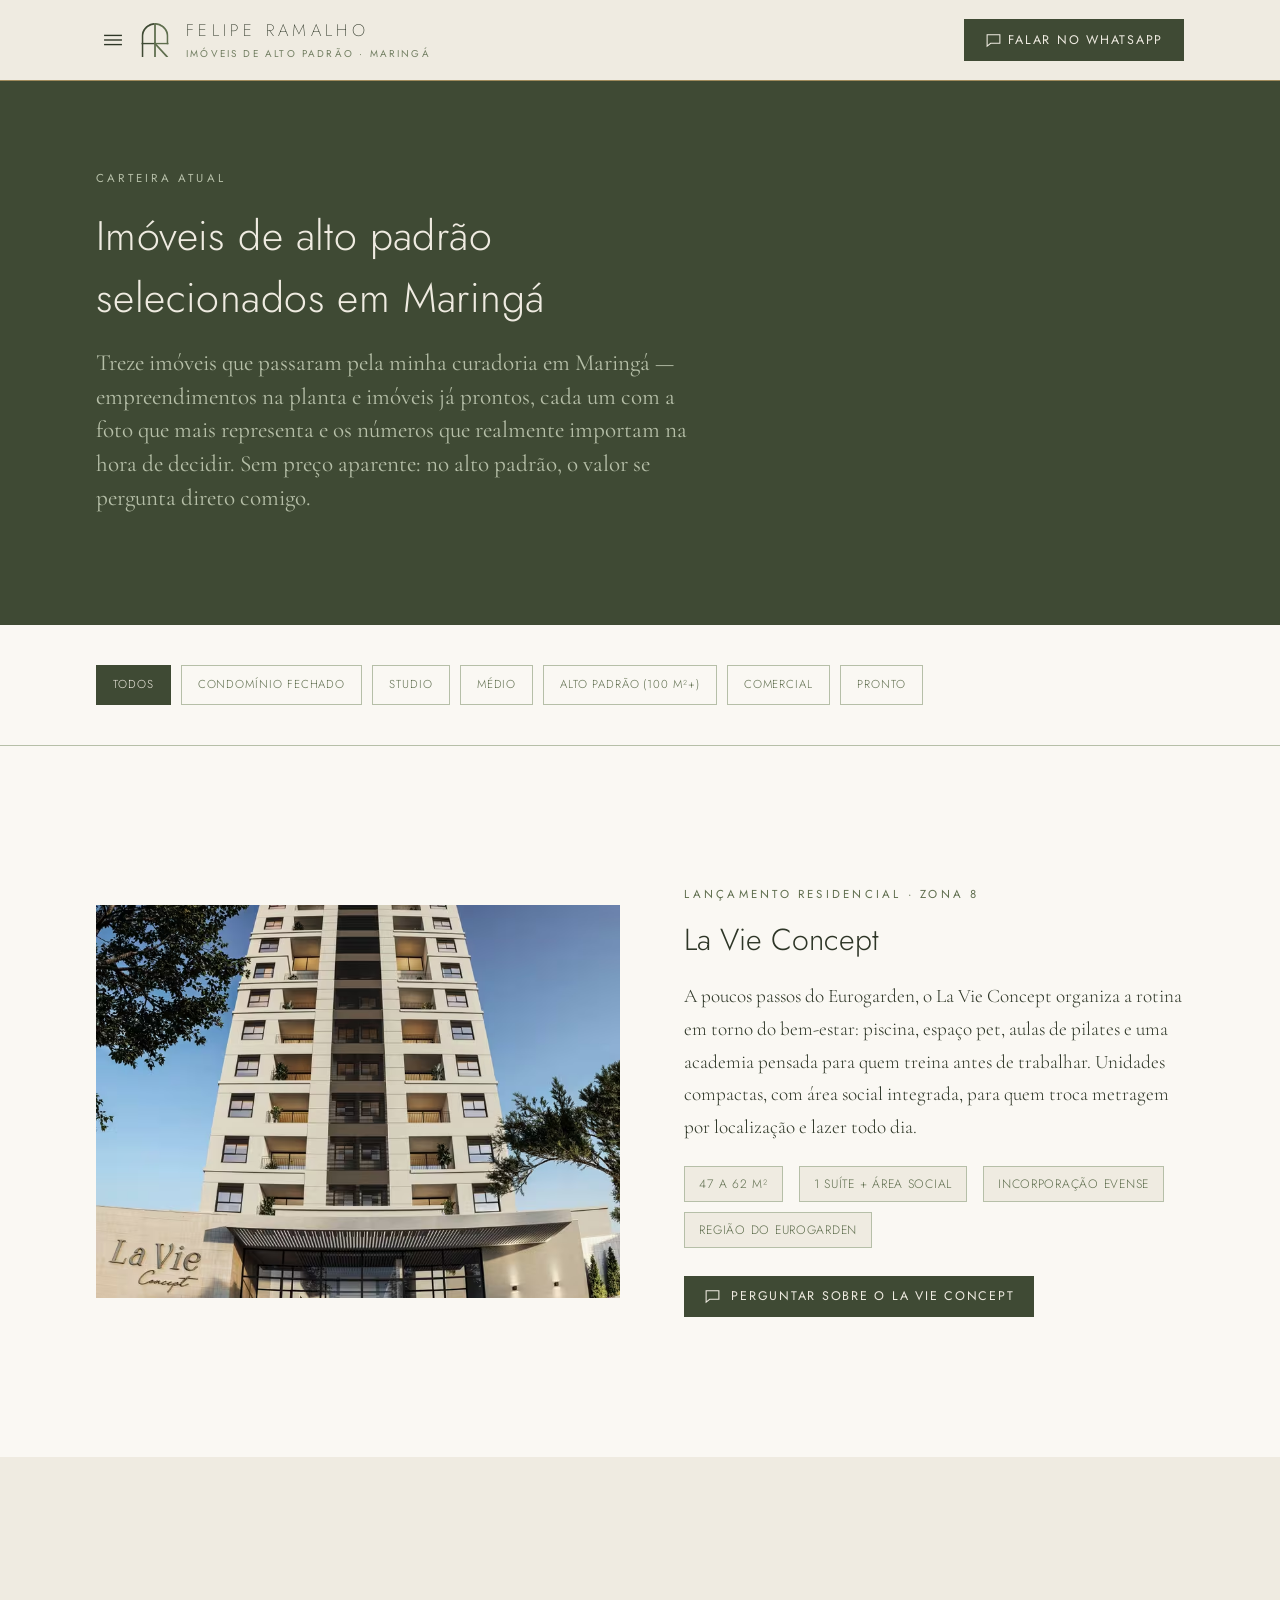
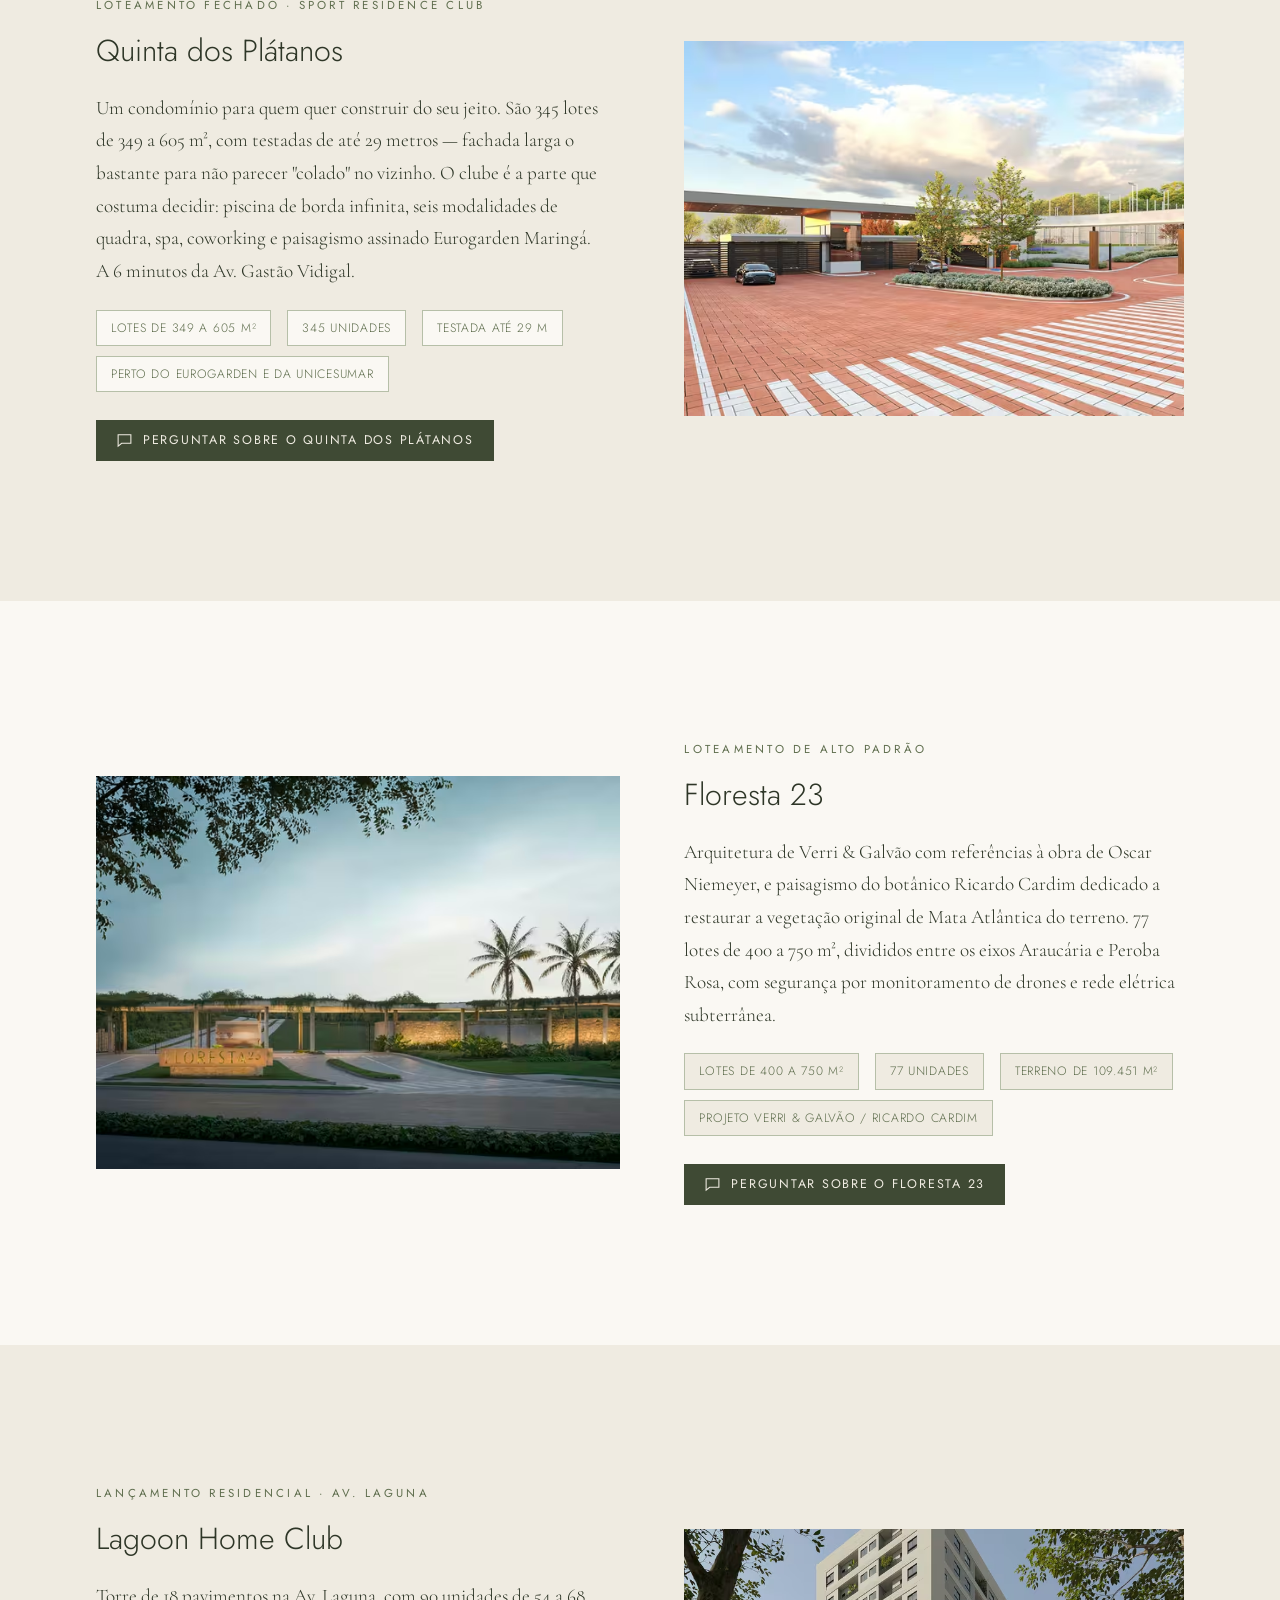
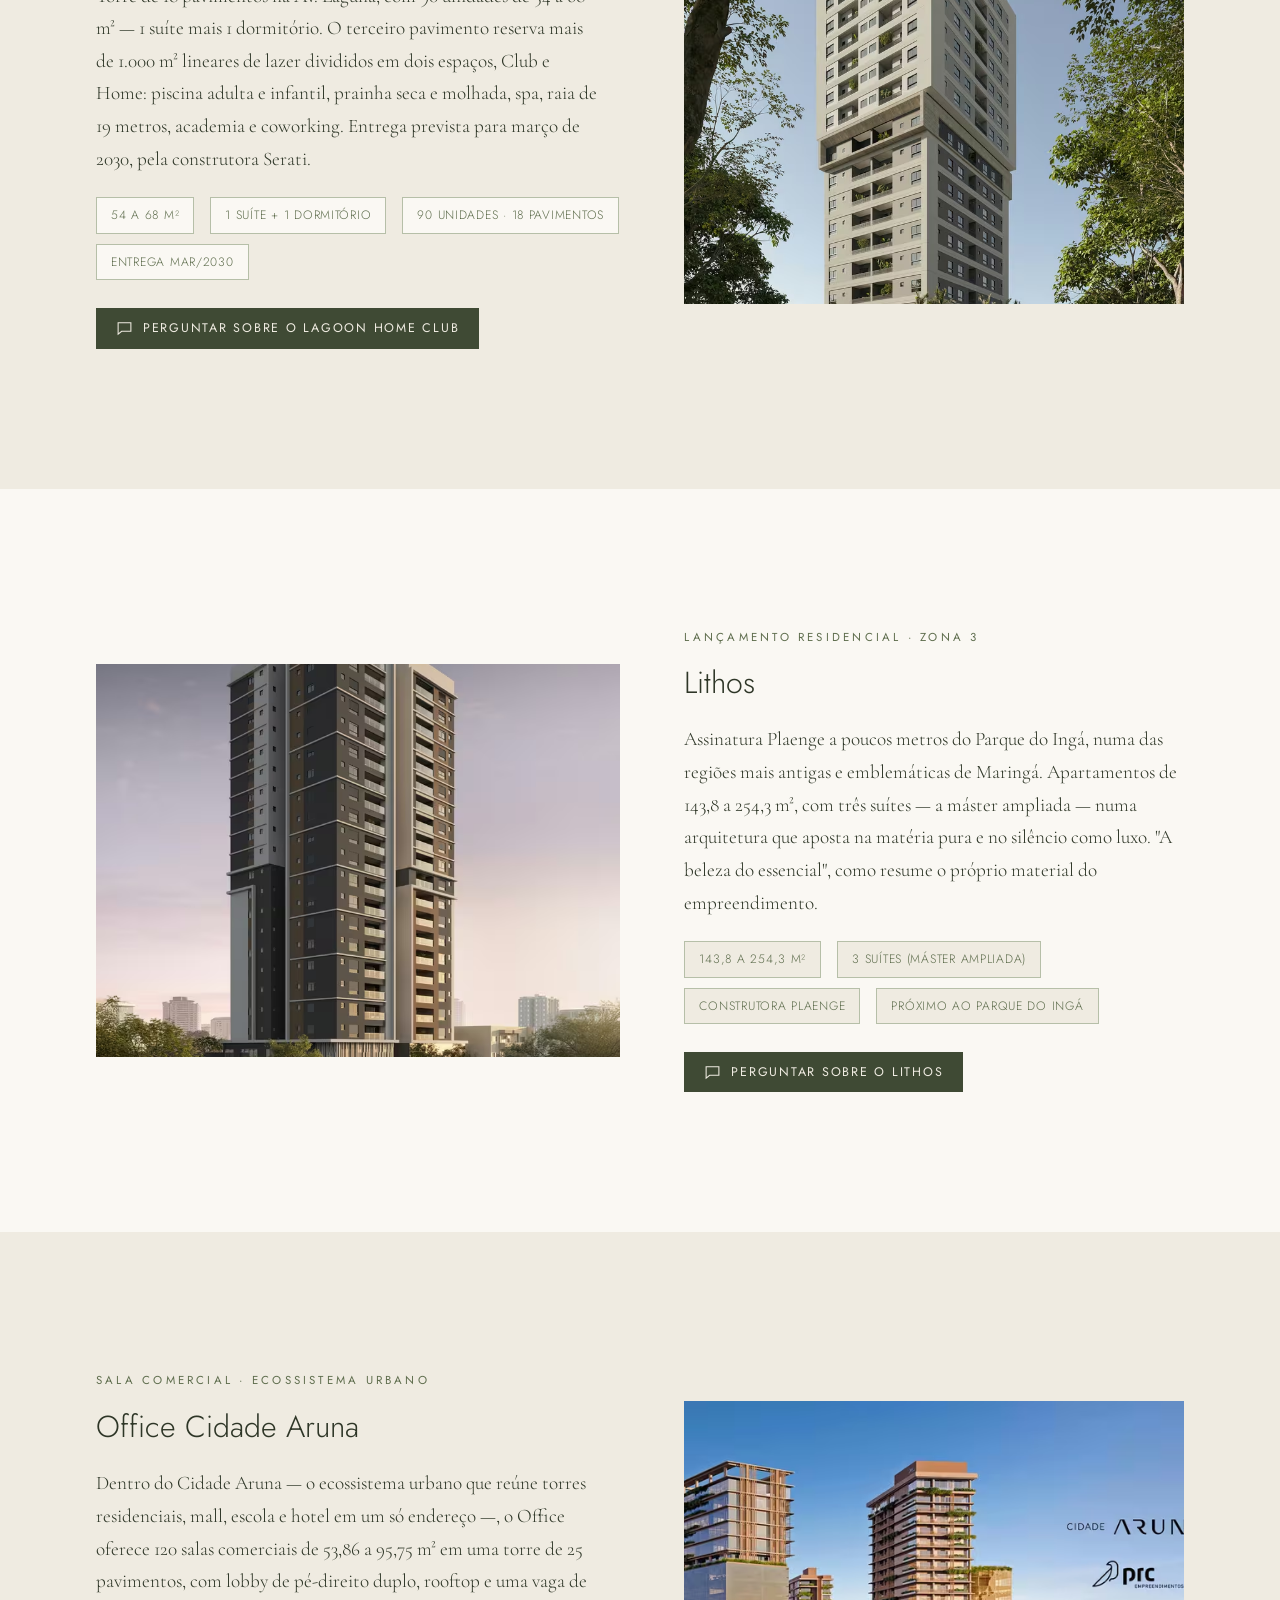
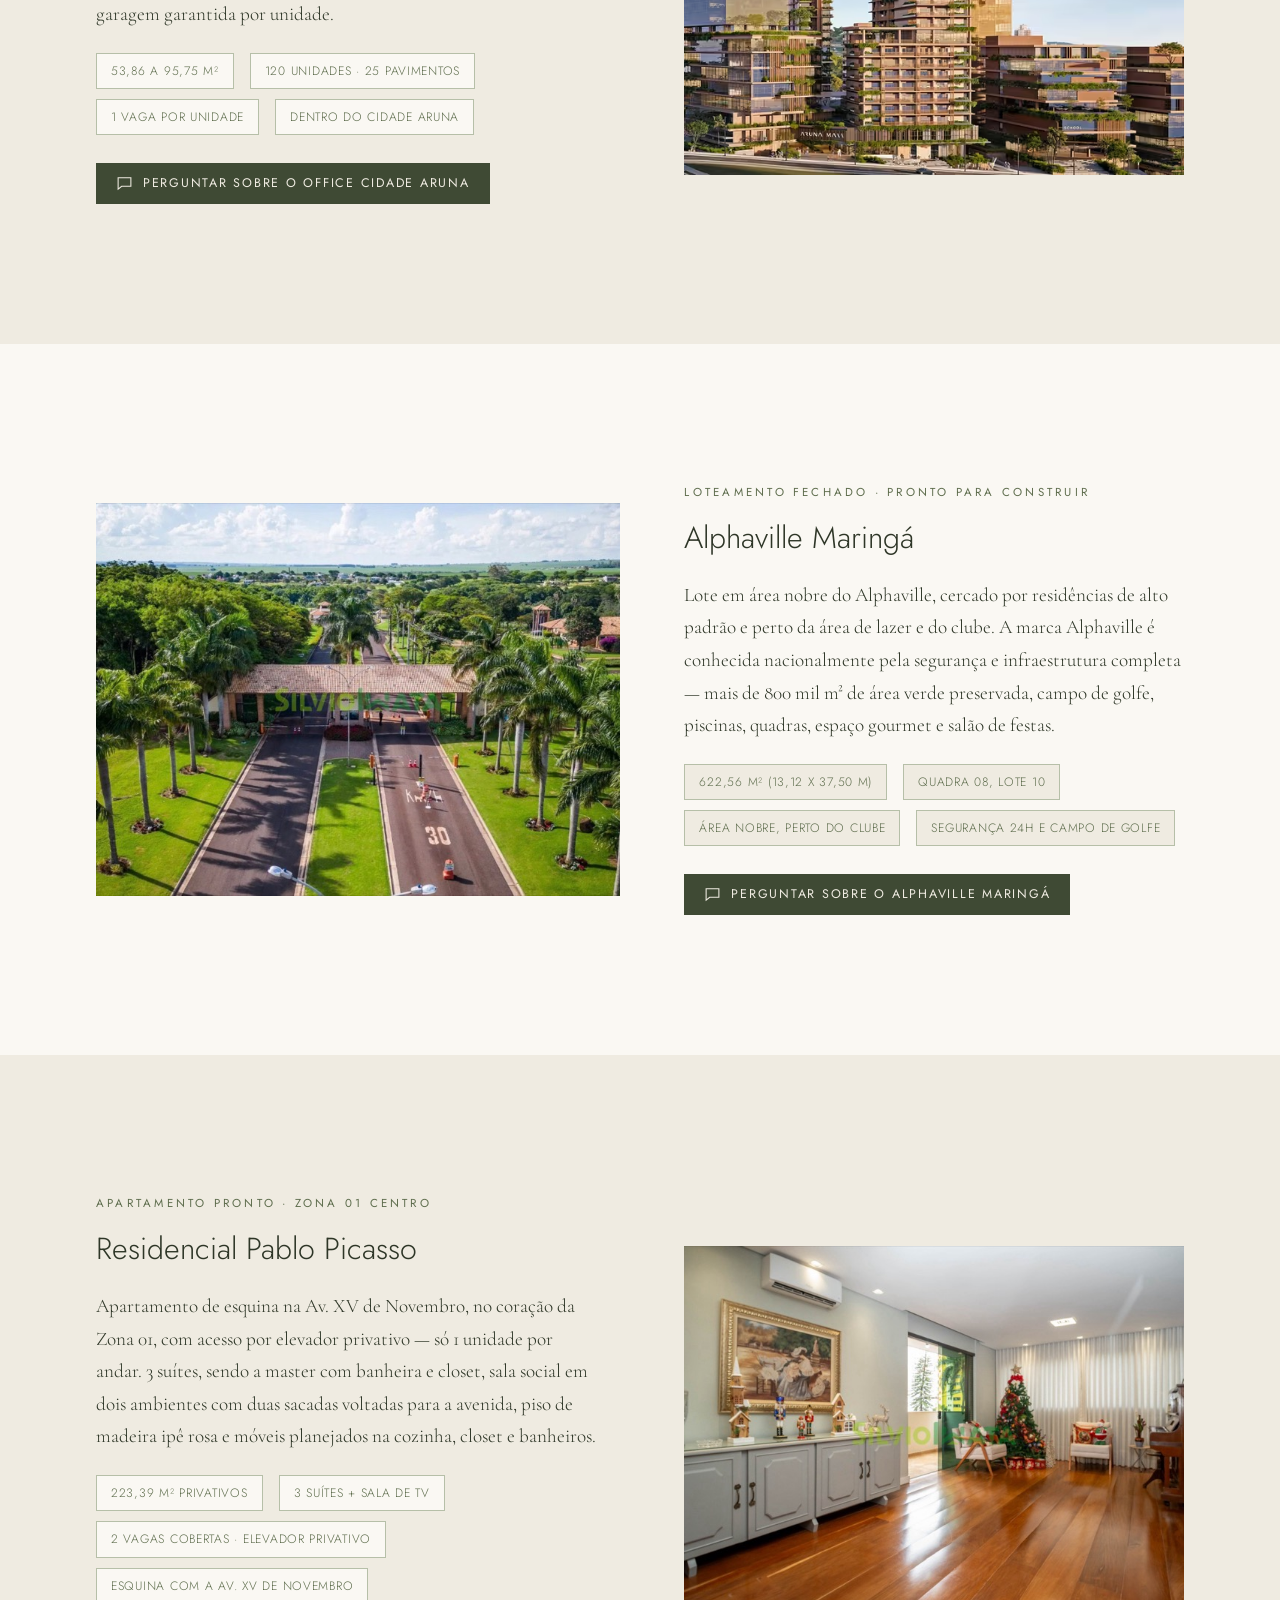
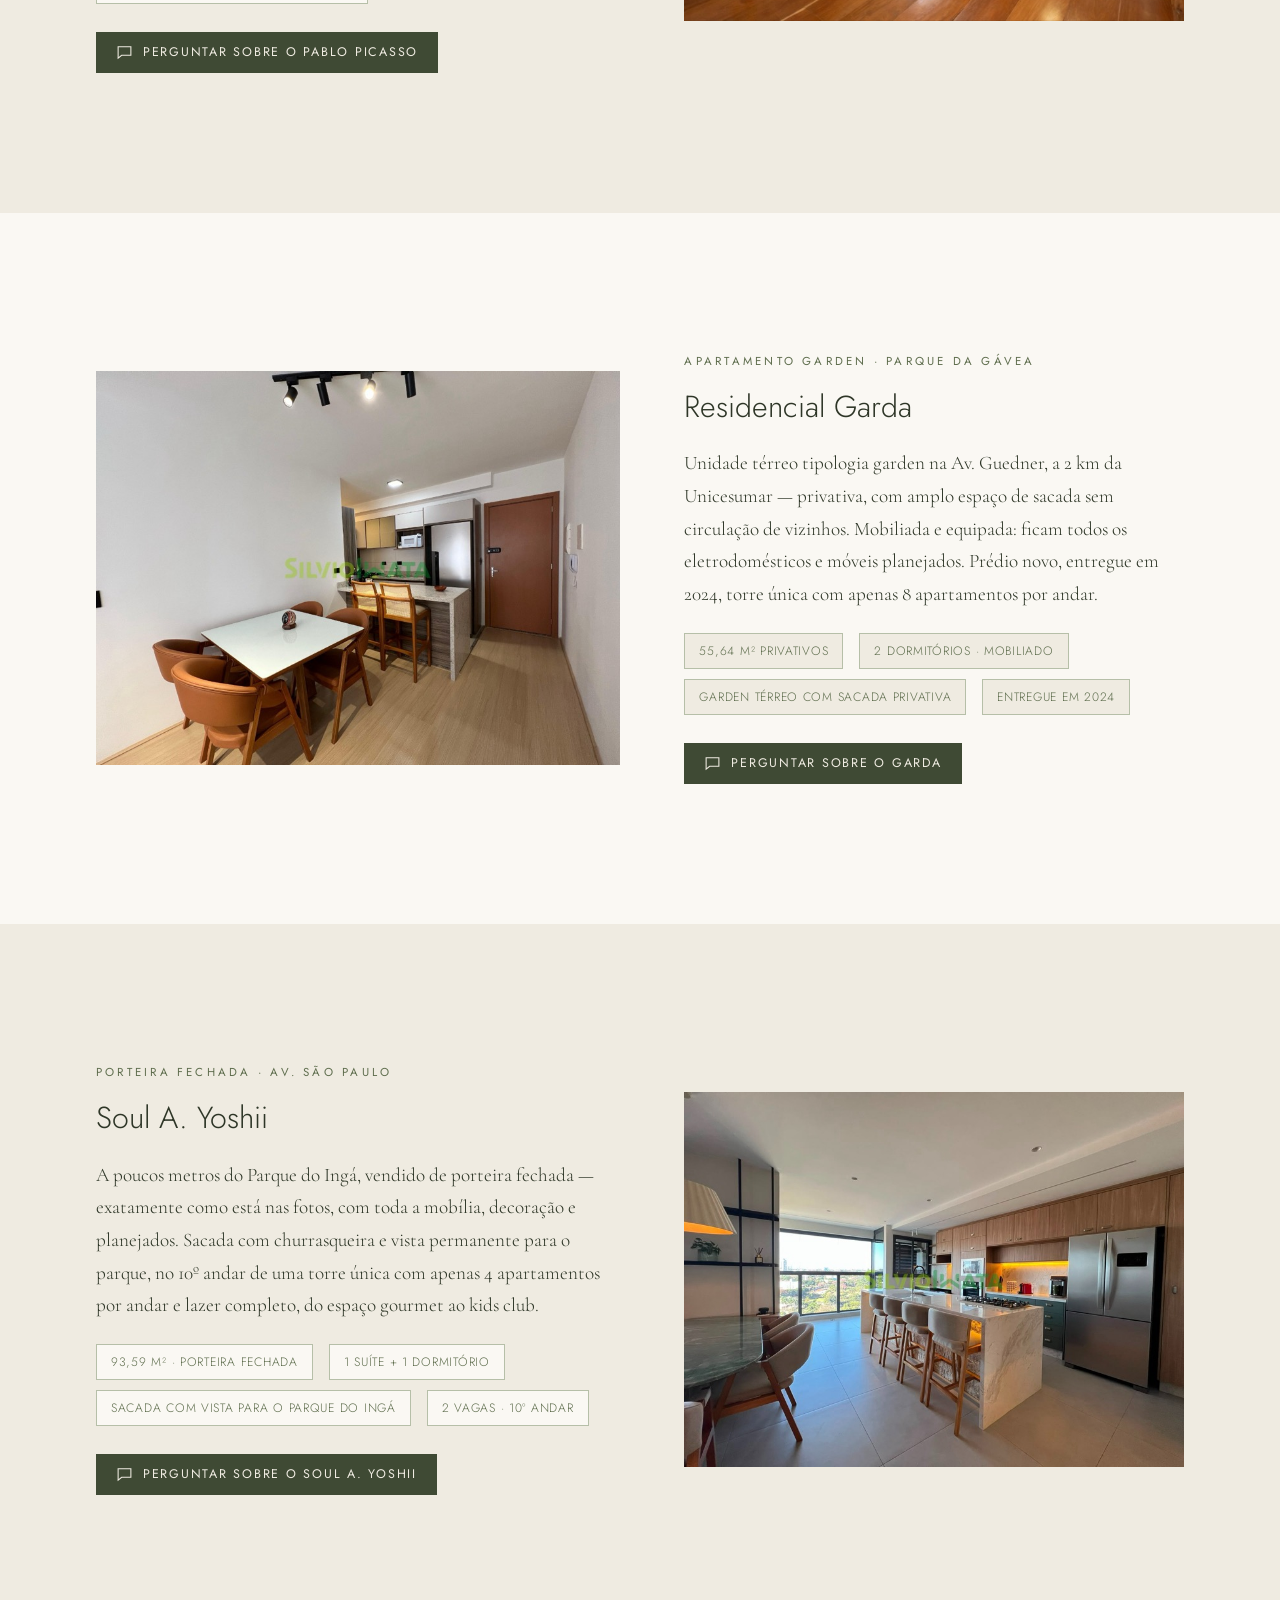
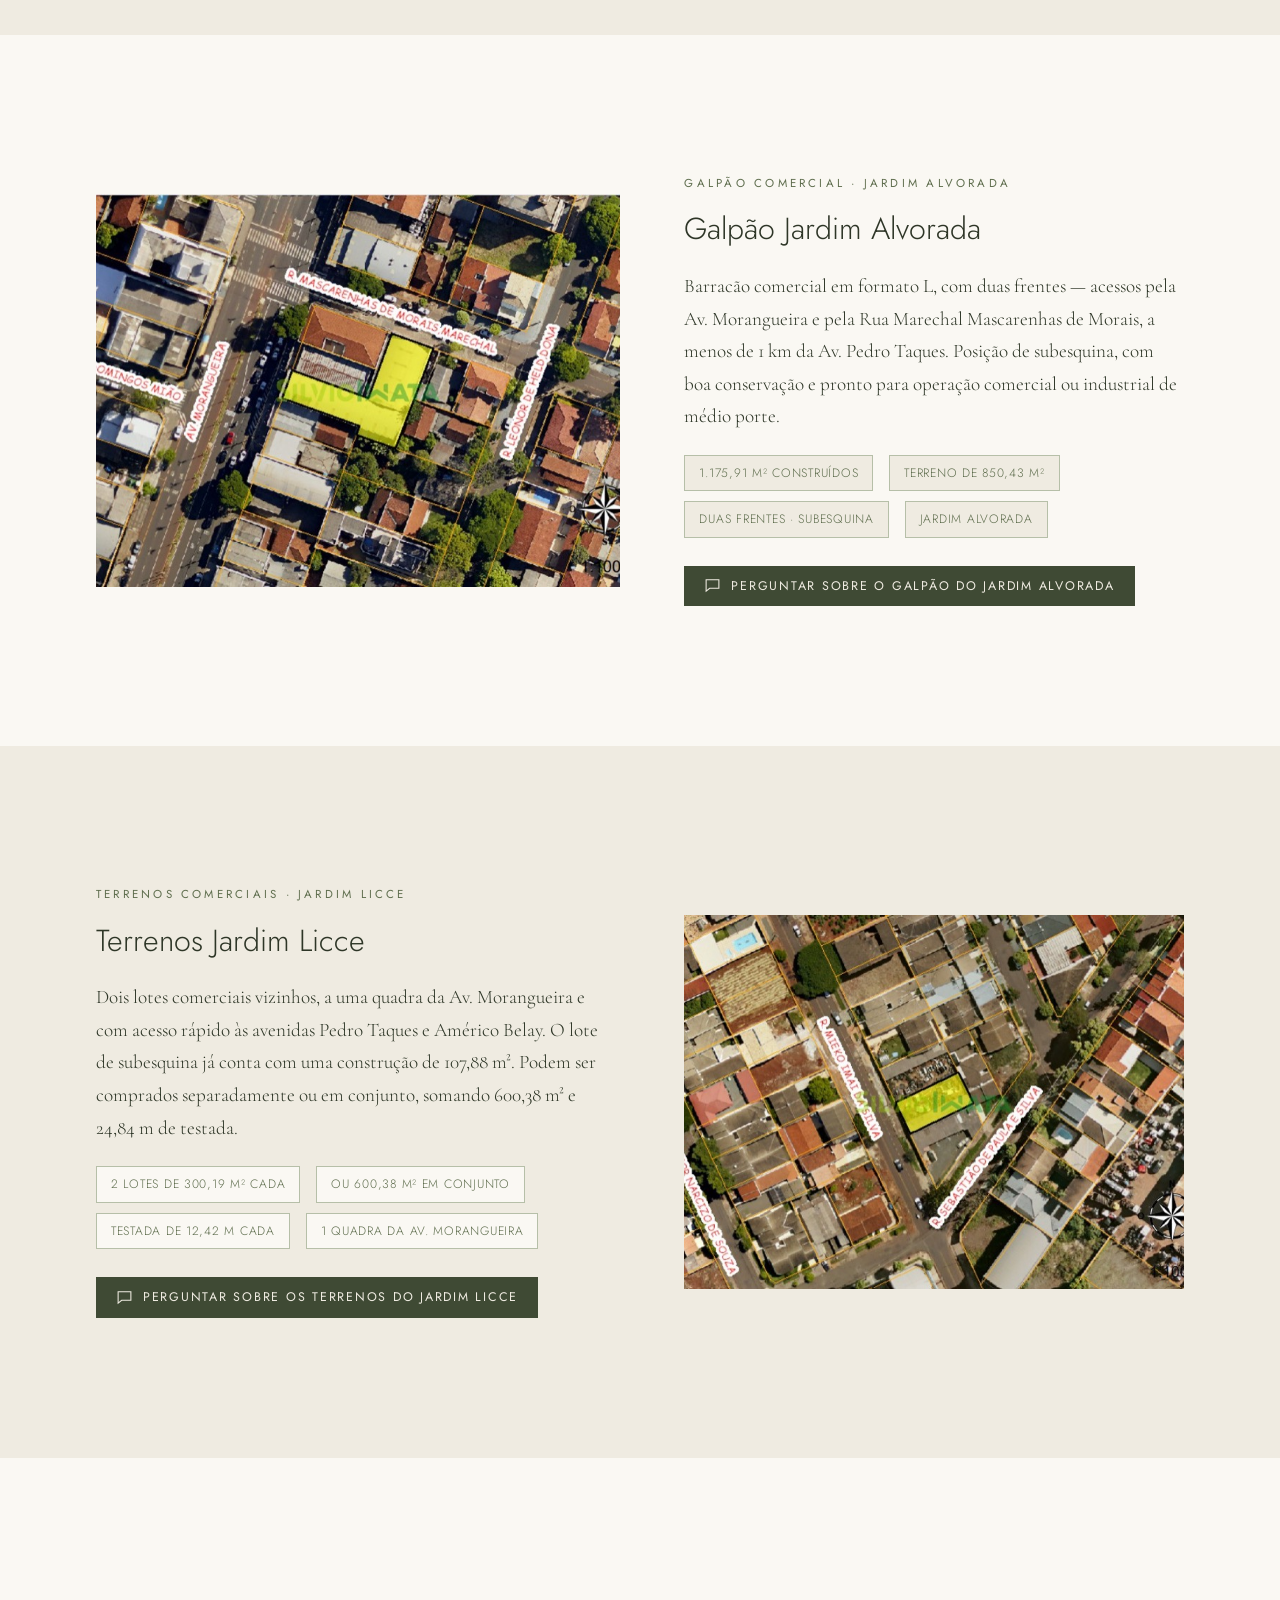
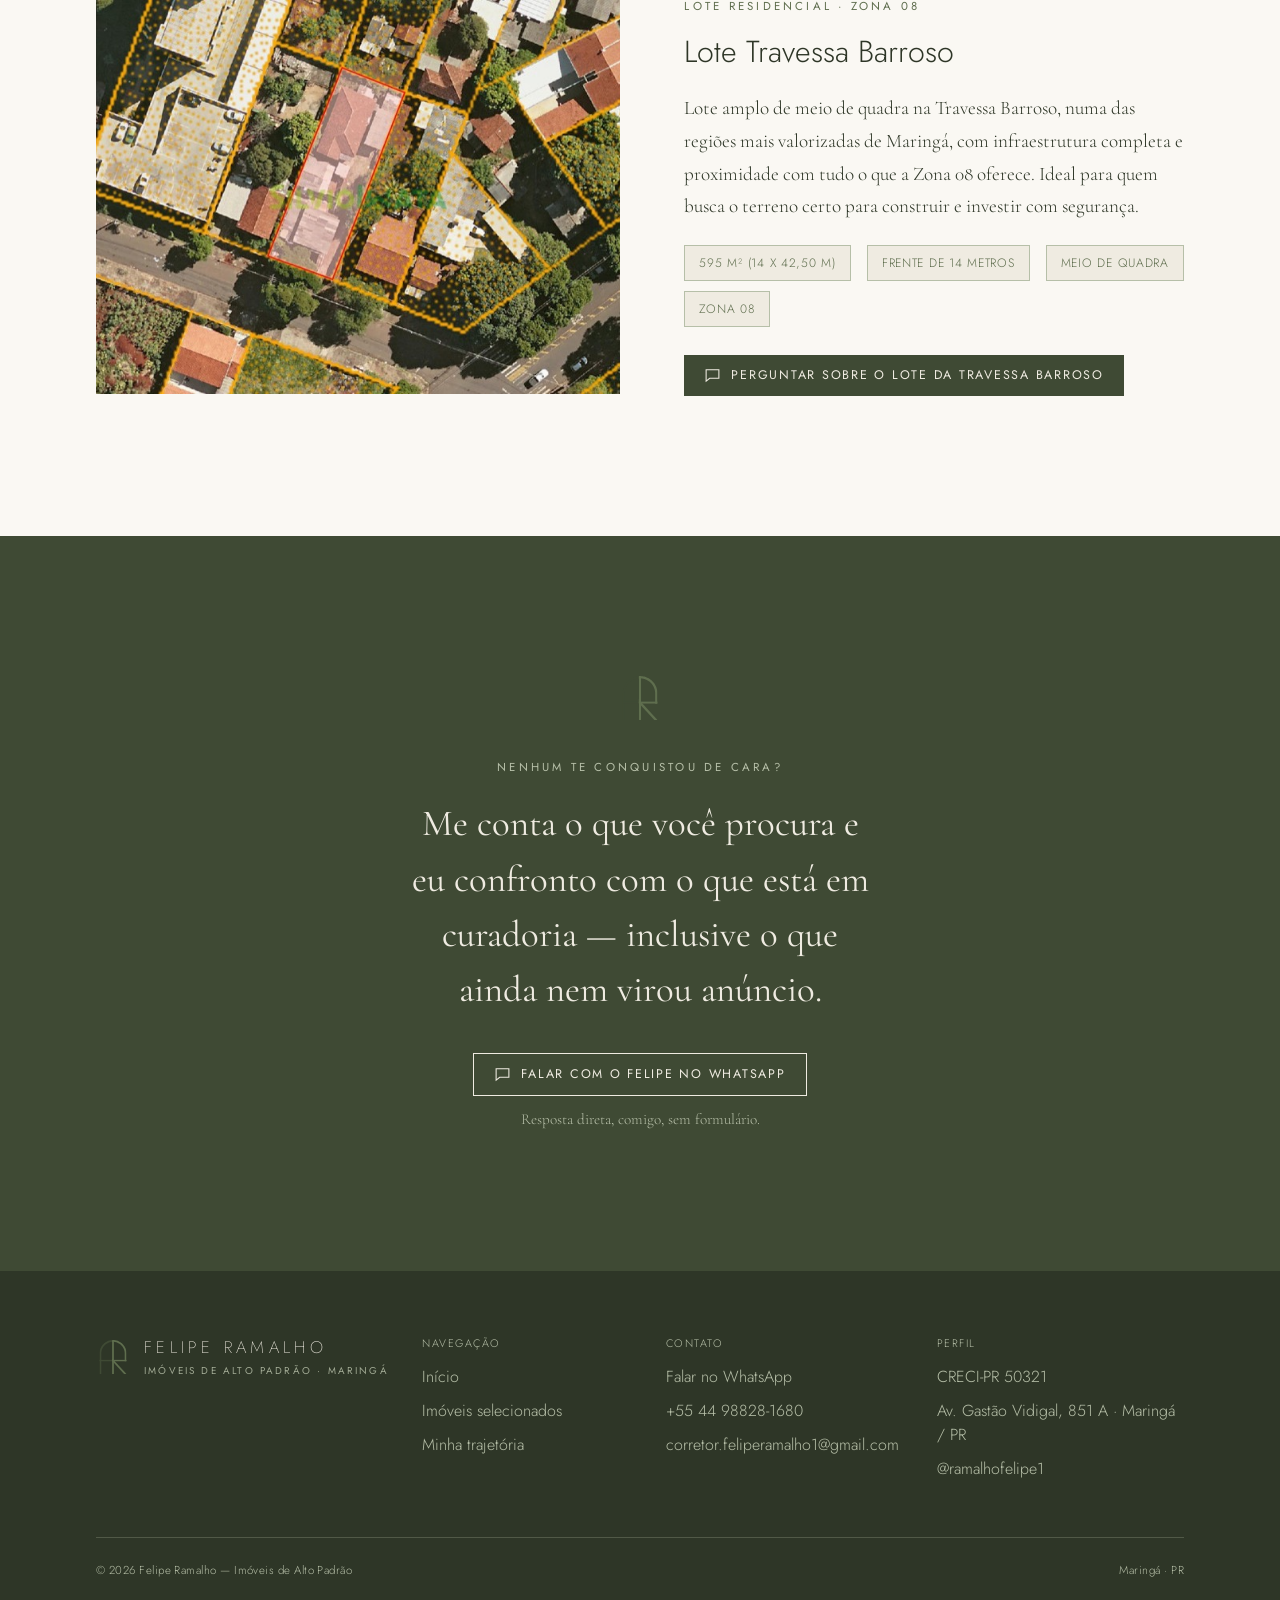
==== commit 7838a6c3: "Corrige header mobile, adiciona imóveis prontos na home e ajusta conteúdo - Header: coluna central d" ====
--- a/imoveis.html
+++ b/imoveis.html
@@ -24,7 +24,7 @@
 <meta property="og:type" content="website">
 <meta property="og:site_name" content="Felipe Ramalho — Imóveis de Alto Padrão">
 <meta property="og:title" content="Imóveis de Alto Padrão à Venda em Maringá | Felipe Ramalho">
-<meta property="og:description" content="Catorze imóveis de alto padrão em curadoria em Maringá: apartamentos, loteamentos fechados, terrenos e salas comerciais, na planta e prontos, com metragens reais.">
+<meta property="og:description" content="Treze imóveis de alto padrão em curadoria em Maringá: apartamentos, loteamentos fechados, terrenos e salas comerciais, na planta e prontos, com metragens reais.">
 <meta property="og:image" content="https://www.feliperamalhocorretor.com.br/assets/og/og-image.jpg">
 <meta property="og:image:width" content="1200">
 <meta property="og:image:height" content="630">
@@ -33,7 +33,7 @@
 <meta property="og:url" content="https://www.feliperamalhocorretor.com.br/imoveis.html">
 <meta name="twitter:card" content="summary_large_image">
 <meta name="twitter:title" content="Imóveis de Alto Padrão à Venda em Maringá | Felipe Ramalho">
-<meta name="twitter:description" content="Catorze imóveis de alto padrão em curadoria em Maringá: apartamentos, loteamentos fechados, terrenos e salas comerciais.">
+<meta name="twitter:description" content="Treze imóveis de alto padrão em curadoria em Maringá: apartamentos, loteamentos fechados, terrenos e salas comerciais.">
 <meta name="twitter:image" content="https://www.feliperamalhocorretor.com.br/assets/og/og-image.jpg">
 
 <!-- Favicons -->
@@ -185,17 +185,6 @@
       "@type": "ListItem", "position": 11,
       "item": {
         "@type": "Product",
-        "name": "Positano Residenza",
-        "category": "Apartamento de alto padrão, pronto",
-        "url": "https://www.feliperamalhocorretor.com.br/imoveis.html#positano-title",
-        "image": "https://www.feliperamalhocorretor.com.br/assets/img/prop-positano-800.jpg",
-        "description": "Apartamento de 112,85 m² com 3 dormitórios, na Av. Guedner, Zona 08, próximo ao Parque do Ingá, em Maringá."
-      }
-    },
-    {
-      "@type": "ListItem", "position": 12,
-      "item": {
-        "@type": "Product",
         "name": "Galpão Jardim Alvorada",
         "category": "Galpão comercial, pronto",
         "url": "https://www.feliperamalhocorretor.com.br/imoveis.html#galpao-title",
@@ -204,7 +193,7 @@
       }
     },
     {
-      "@type": "ListItem", "position": 13,
+      "@type": "ListItem", "position": 12,
       "item": {
         "@type": "Product",
         "name": "Terrenos Jardim Licce",
@@ -215,7 +204,7 @@
       }
     },
     {
-      "@type": "ListItem", "position": 14,
+      "@type": "ListItem", "position": 13,
       "item": {
         "@type": "Product",
         "name": "Lote Travessa Barroso",
@@ -237,7 +226,7 @@
   "name": "Felipe Ramalho",
   "jobTitle": "Corretor de Imóveis",
   "url": "https://www.feliperamalhocorretor.com.br/",
-  "telephone": "+554488281680",
+  "telephone": "+5544988281680",
   "email": "corretor.feliperamalho1@gmail.com",
   "sameAs": ["https://www.instagram.com/ramalhofelipe1/"],
   "hasCredential": {
@@ -337,7 +326,7 @@
     <div class="container">
       <p class="eyebrow">Carteira atual</p>
       <h1 class="section-title">Imóveis de alto padrão selecionados em Maringá</h1>
-      <p class="section-lede">Catorze imóveis que passaram pela minha curadoria em Maringá — empreendimentos na planta e imóveis já prontos, cada um com a foto que mais representa e os números que realmente importam na hora de decidir. Sem preço aparente: no alto padrão, o valor se pergunta direto comigo.</p>
+      <p class="section-lede">Treze imóveis que passaram pela minha curadoria em Maringá — empreendimentos na planta e imóveis já prontos, cada um com a foto que mais representa e os números que realmente importam na hora de decidir. Sem preço aparente: no alto padrão, o valor se pergunta direto comigo.</p>
     </div>
   </section>
 
@@ -666,38 +655,10 @@
     </div>
   </section>
 
-  <!-- POSITANO RESIDENZA -->
-  <section class="property-feature property-feature--papel reveal" aria-labelledby="positano-title" data-category="alto pronto">
+  <!-- GALPÃO JARDIM ALVORADA -->
+  <section class="property-feature property-feature--papel reveal" aria-labelledby="galpao-title" data-category="comercial pronto">
     <div class="container">
       <div class="feature-row">
-        <figure class="feature-row__media">
-          <img src="assets/img/prop-positano-800.jpg" srcset="assets/img/prop-positano-480.jpg 480w, assets/img/prop-positano-800.jpg 800w, assets/img/prop-positano-1200.jpg 1200w" sizes="(min-width: 900px) 46vw, 90vw" width="1200" height="799" loading="lazy" decoding="async" alt="Sala de jantar com lareira e portas de vidro do apartamento no Positano Residenza.">
-        </figure>
-        <div class="feature-row__body">
-          <span class="eyebrow feature-row__eyebrow">Apartamento pronto · Zona 08</span>
-          <h2 class="feature-row__name" id="positano-title">Positano Residenza</h2>
-          <p class="feature-row__desc">Na Av. Guedner, a 2 km do Parque do Ingá, com fundos voltados para a reserva — privacidade e paisagem privilegiada no 9º andar. Sala de estar e jantar integrada, sacada gourmet com churrasqueira e todos os móveis planejados permanecem no imóvel. Condomínio da A.Yoshii, com piscinas, fitness center, sports bar e quadra esportiva.</p>
-          <ul class="feature-row__specs">
-            <li>112,85 m² privativos</li>
-            <li>3 dormitórios (1 suíte)</li>
-            <li>Sacada gourmet · vista para a reserva</li>
-            <li>2 vagas paralelas</li>
-          </ul>
-          <div class="feature-row__cta">
-            <a class="btn-wa" href="https://wa.me/" data-wa data-wa-msg="Olá! Quero mais informações sobre o apartamento no Positano Residenza!">
-              <svg width="17" height="17" aria-hidden="true"><use href="#icon-whatsapp"></use></svg>
-              Perguntar sobre o Positano Residenza
-            </a>
-          </div>
-        </div>
-      </div>
-    </div>
-  </section>
-
-  <!-- GALPÃO JARDIM ALVORADA -->
-  <section class="property-feature property-feature--areia reveal" aria-labelledby="galpao-title" data-category="comercial pronto">
-    <div class="container">
-      <div class="feature-row feature-row--reverse">
         <figure class="feature-row__media">
           <img src="assets/img/prop-galpaoalvorada-800.jpg" srcset="assets/img/prop-galpaoalvorada-480.jpg 480w, assets/img/prop-galpaoalvorada-800.jpg 800w, assets/img/prop-galpaoalvorada-1200.jpg 1200w" sizes="(min-width: 900px) 46vw, 90vw" width="1200" height="801" loading="lazy" decoding="async" alt="Vista aérea do terreno do galpão comercial no Jardim Alvorada, com o barracão em L destacado.">
         </figure>
@@ -723,9 +684,9 @@
   </section>
 
   <!-- TERRENOS JARDIM LICCE -->
-  <section class="property-feature property-feature--papel reveal" aria-labelledby="licce-title" data-category="comercial pronto">
-    <div class="container">
-      <div class="feature-row">
+  <section class="property-feature property-feature--areia reveal" aria-labelledby="licce-title" data-category="comercial pronto">
+    <div class="container">
+      <div class="feature-row feature-row--reverse">
         <figure class="feature-row__media">
           <img src="assets/img/prop-jardimlicce-800.jpg" srcset="assets/img/prop-jardimlicce-480.jpg 480w, assets/img/prop-jardimlicce-800.jpg 800w, assets/img/prop-jardimlicce-1200.jpg 1200w" sizes="(min-width: 900px) 46vw, 90vw" width="1200" height="800" loading="lazy" decoding="async" alt="Vista aérea dos dois lotes comerciais vizinhos no Jardim Licce, delimitados no mapa.">
         </figure>
@@ -751,9 +712,9 @@
   </section>
 
   <!-- LOTE TRAVESSA BARROSO -->
-  <section class="property-feature property-feature--areia reveal" aria-labelledby="barroso-title" data-category="pronto">
-    <div class="container">
-      <div class="feature-row feature-row--reverse">
+  <section class="property-feature property-feature--papel reveal" aria-labelledby="barroso-title" data-category="pronto">
+    <div class="container">
+      <div class="feature-row">
         <figure class="feature-row__media">
           <img src="assets/img/prop-travessabarroso-800.jpg" srcset="assets/img/prop-travessabarroso-480.jpg 480w, assets/img/prop-travessabarroso-800.jpg 800w, assets/img/prop-travessabarroso-1200.jpg 1200w" sizes="(min-width: 900px) 46vw, 90vw" width="1200" height="742" loading="lazy" decoding="async" alt="Vista aérea do lote na Travessa Barroso, delimitado em vermelho no mapa, na Zona 08 de Maringá.">
         </figure>
@@ -820,7 +781,7 @@
         <p class="footer__col-title">Contato</p>
         <ul>
           <li><a href="https://wa.me/" data-wa data-wa-msg="Olá! Quero mais informações sobre um imóvel!">Falar no WhatsApp</a></li>
-          <li><a href="tel:+554488281680">+55 44 8828-1680</a></li>
+          <li><a href="tel:+5544988281680">+55 44 98828-1680</a></li>
           <li><a href="mailto:corretor.feliperamalho1@gmail.com">corretor.feliperamalho1@gmail.com</a></li>
         </ul>
       </div>
--- a/styles.css
+++ b/styles.css
@@ -266,6 +266,7 @@
   display: flex;
   flex-direction: column;
   gap: 4px;
+  min-width: 0;
 }
 .brand-name {
   font-family: var(--font-inst);
@@ -343,7 +344,7 @@
 }
 .site-header > .container {
   display: grid;
-  grid-template-columns: minmax(0, 1fr) auto minmax(0, 1fr);
+  grid-template-columns: auto minmax(0, 1fr) auto;
   align-items: center;
   gap: 8px;
 }
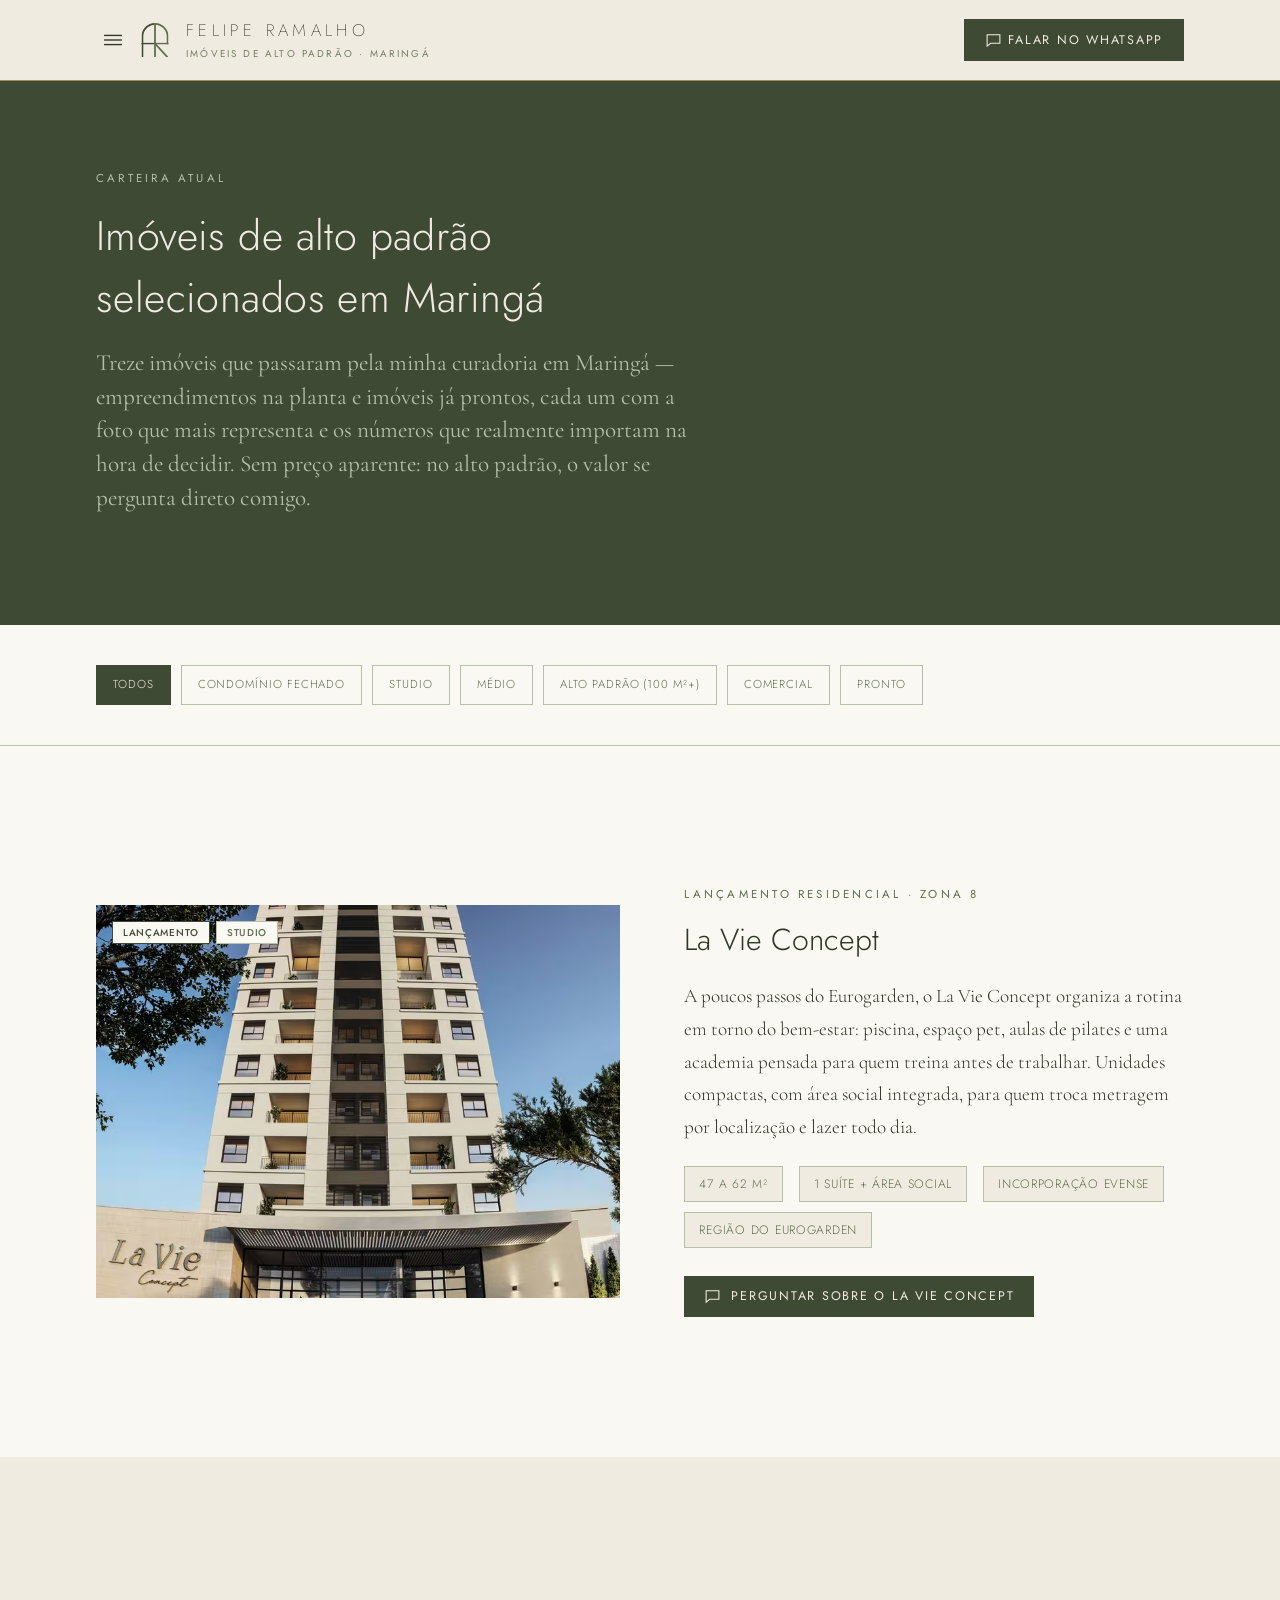
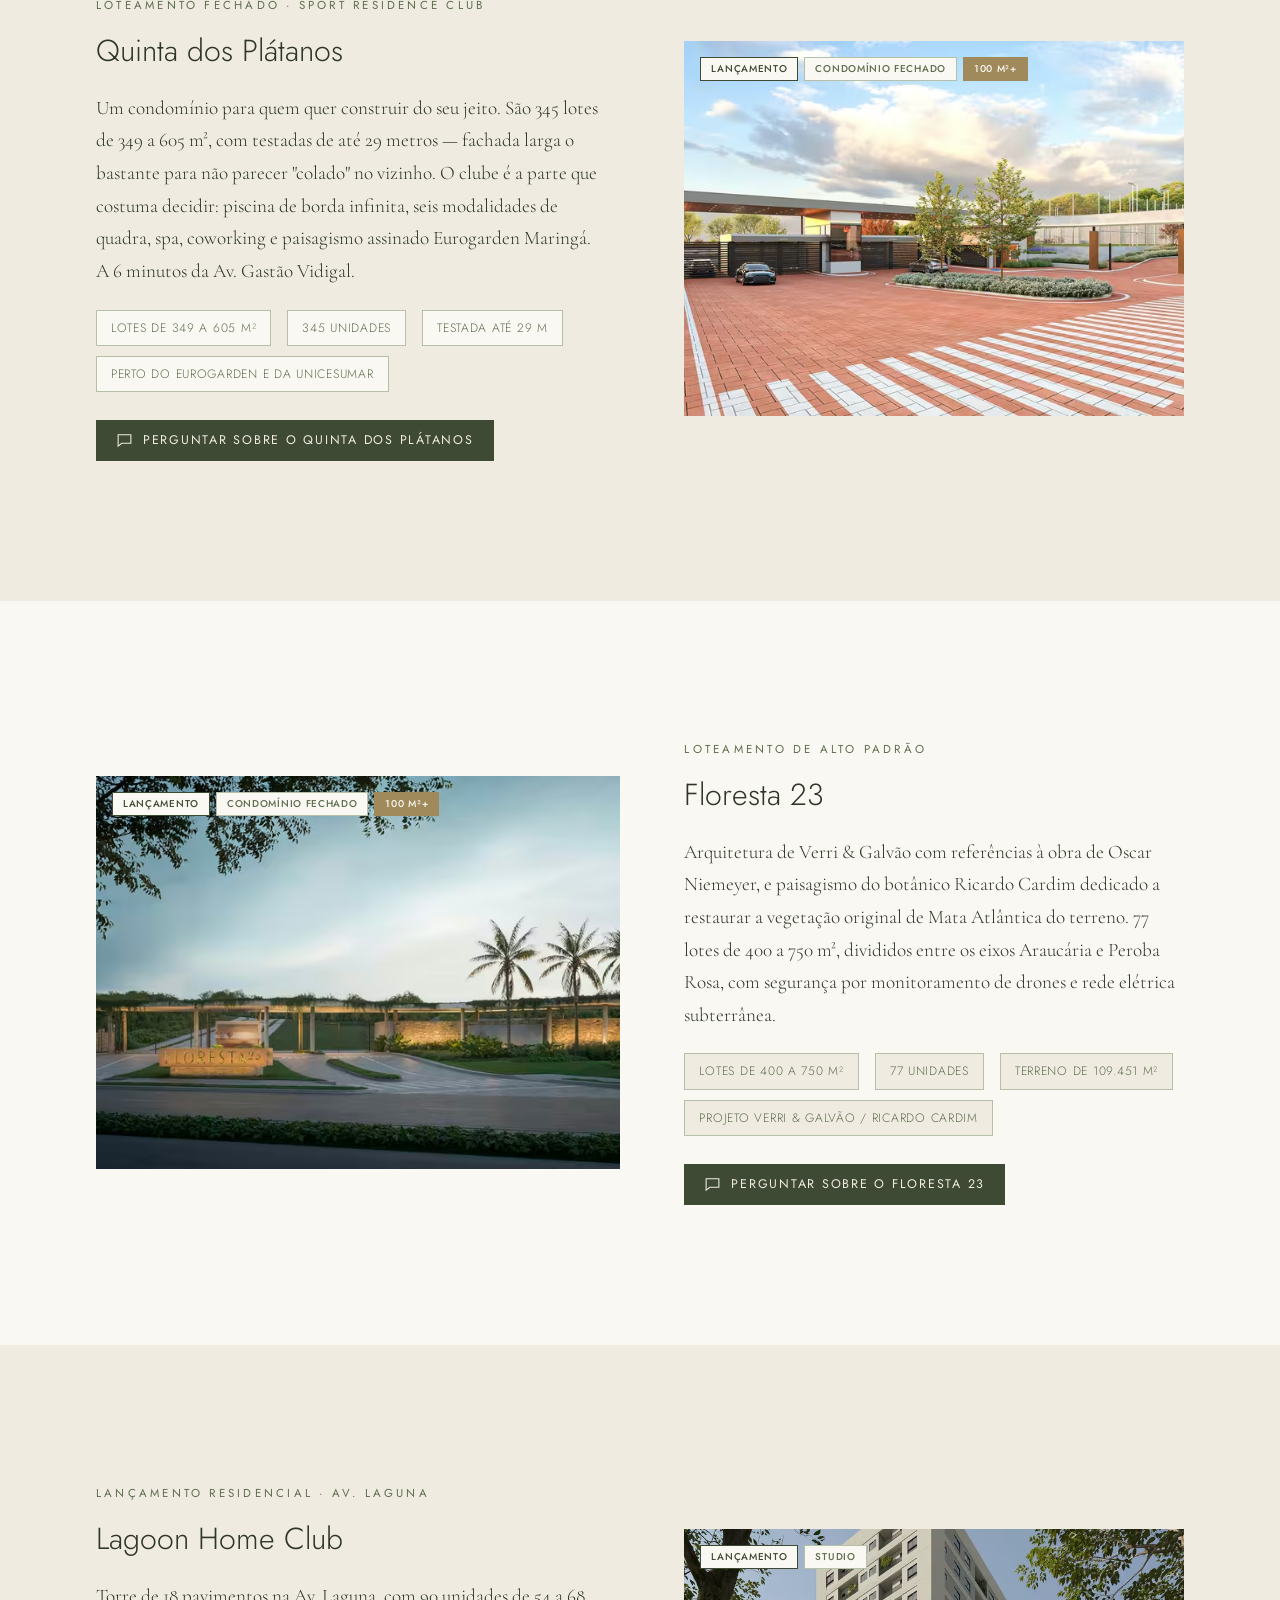
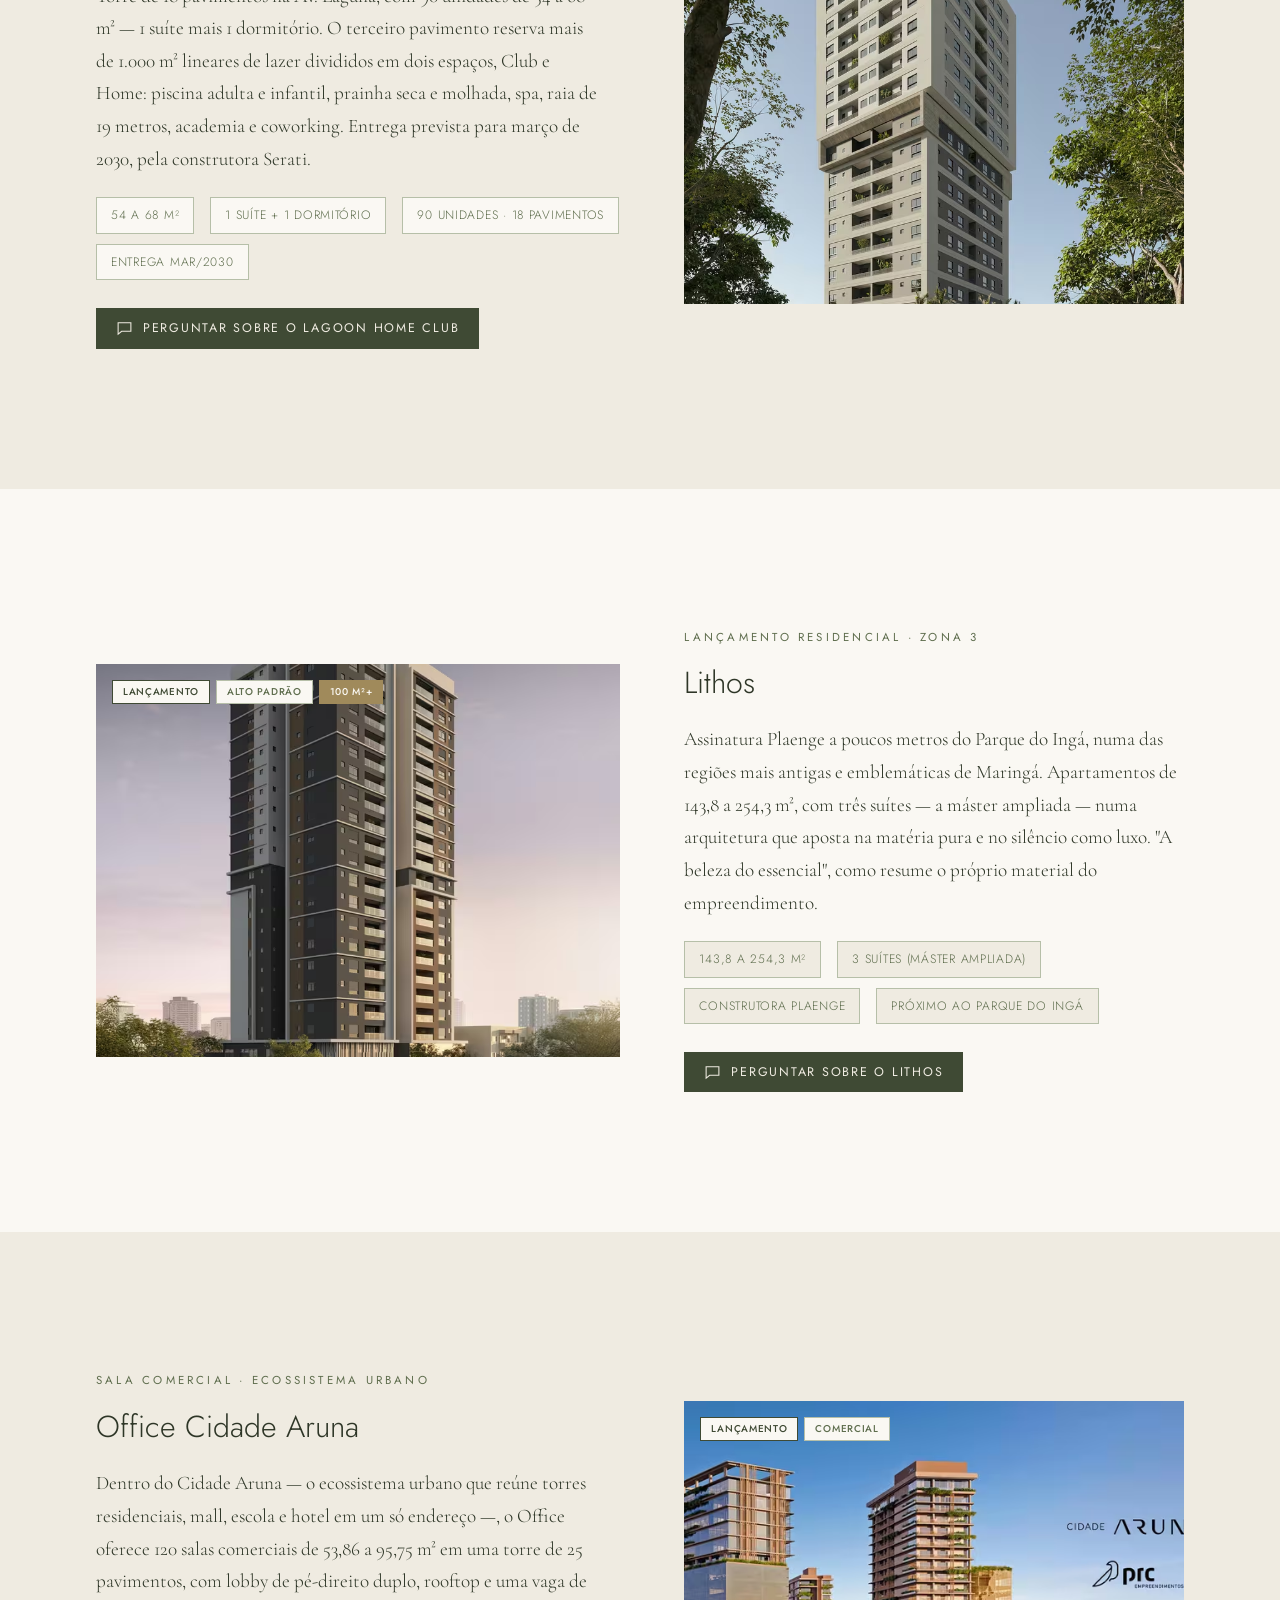
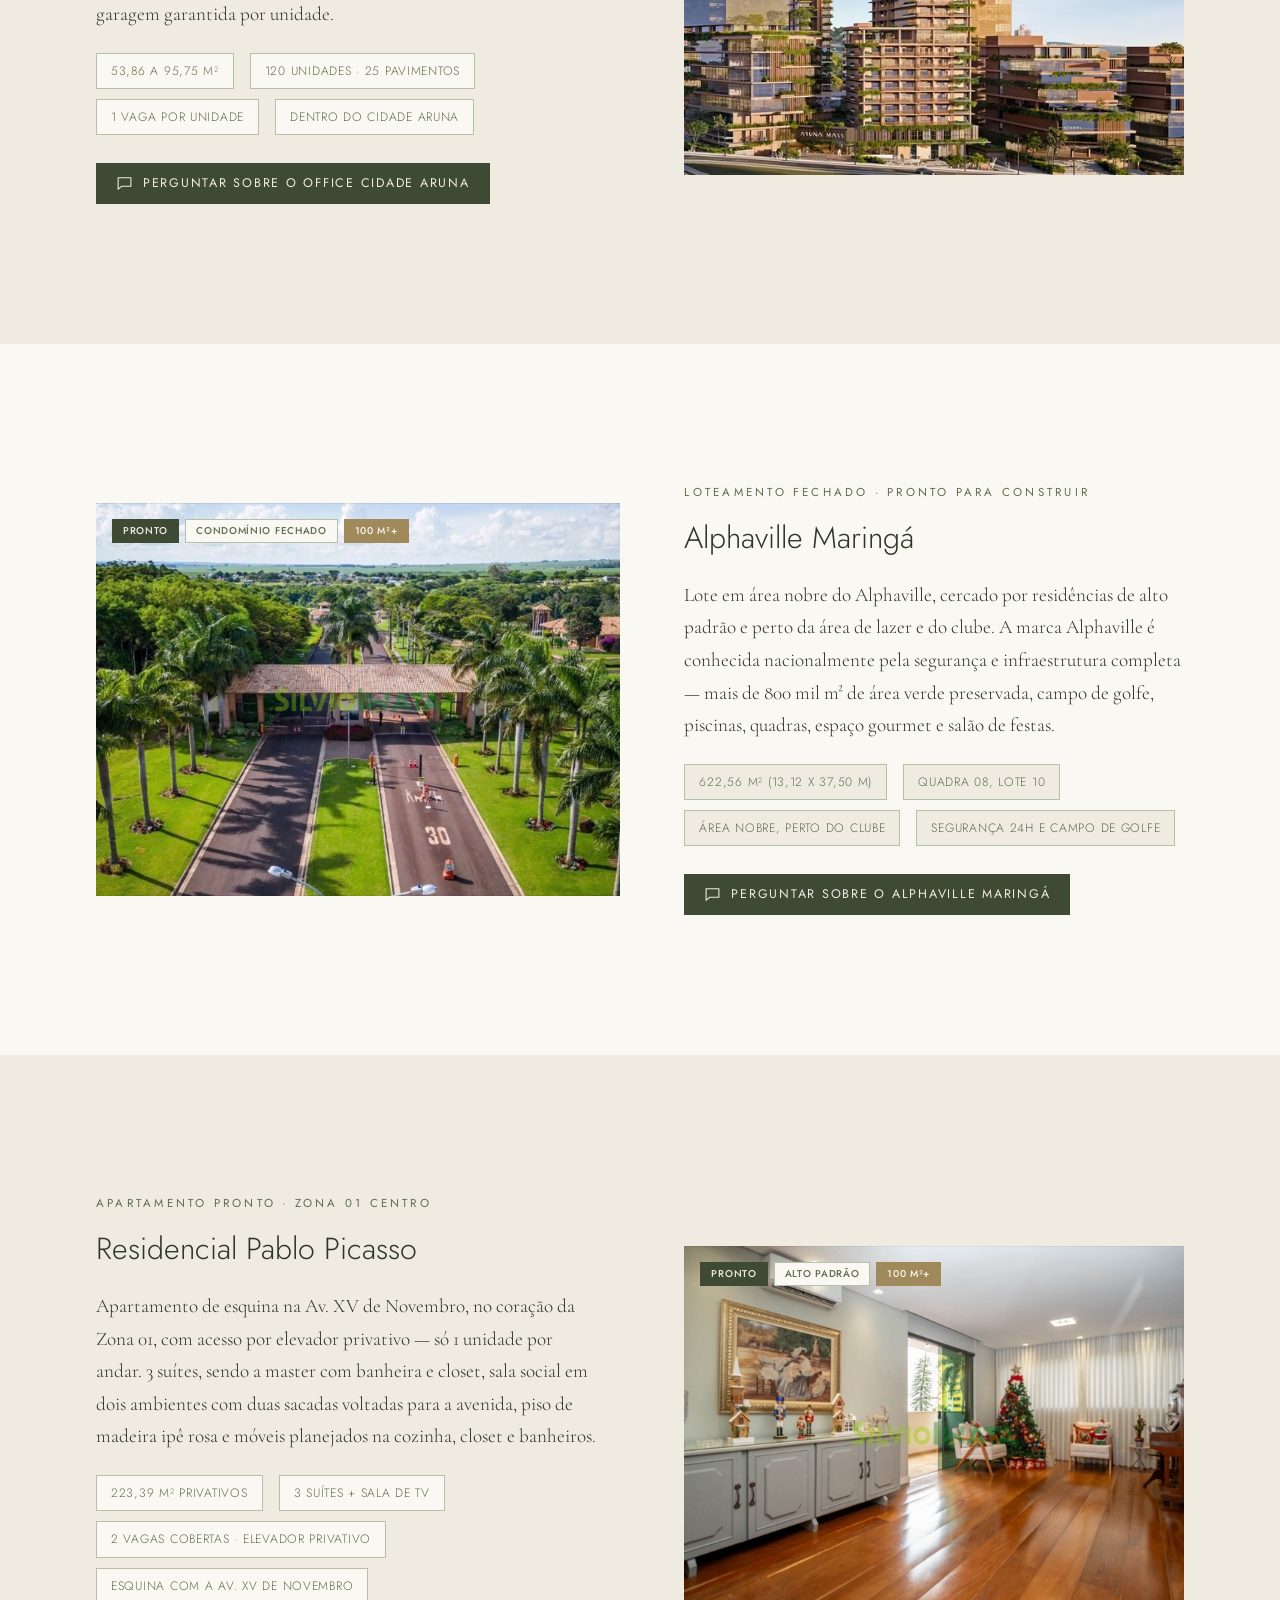
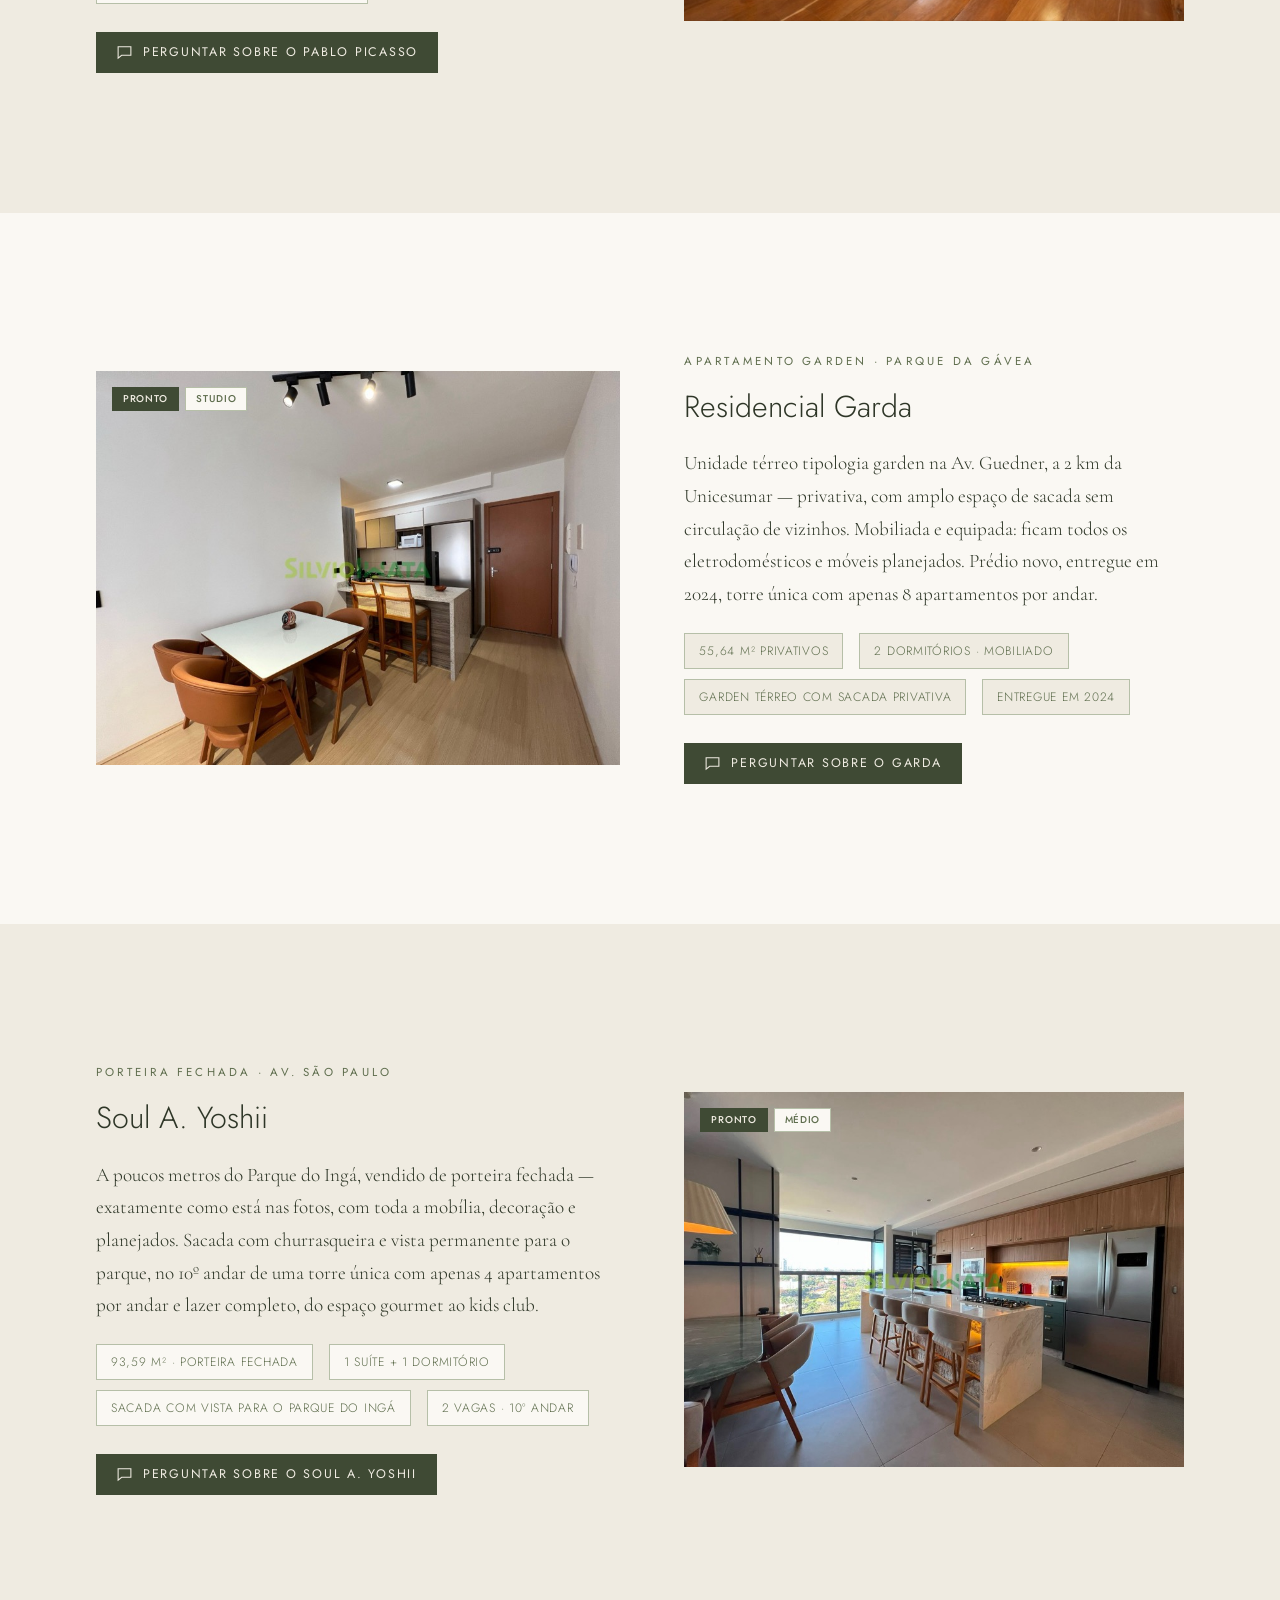
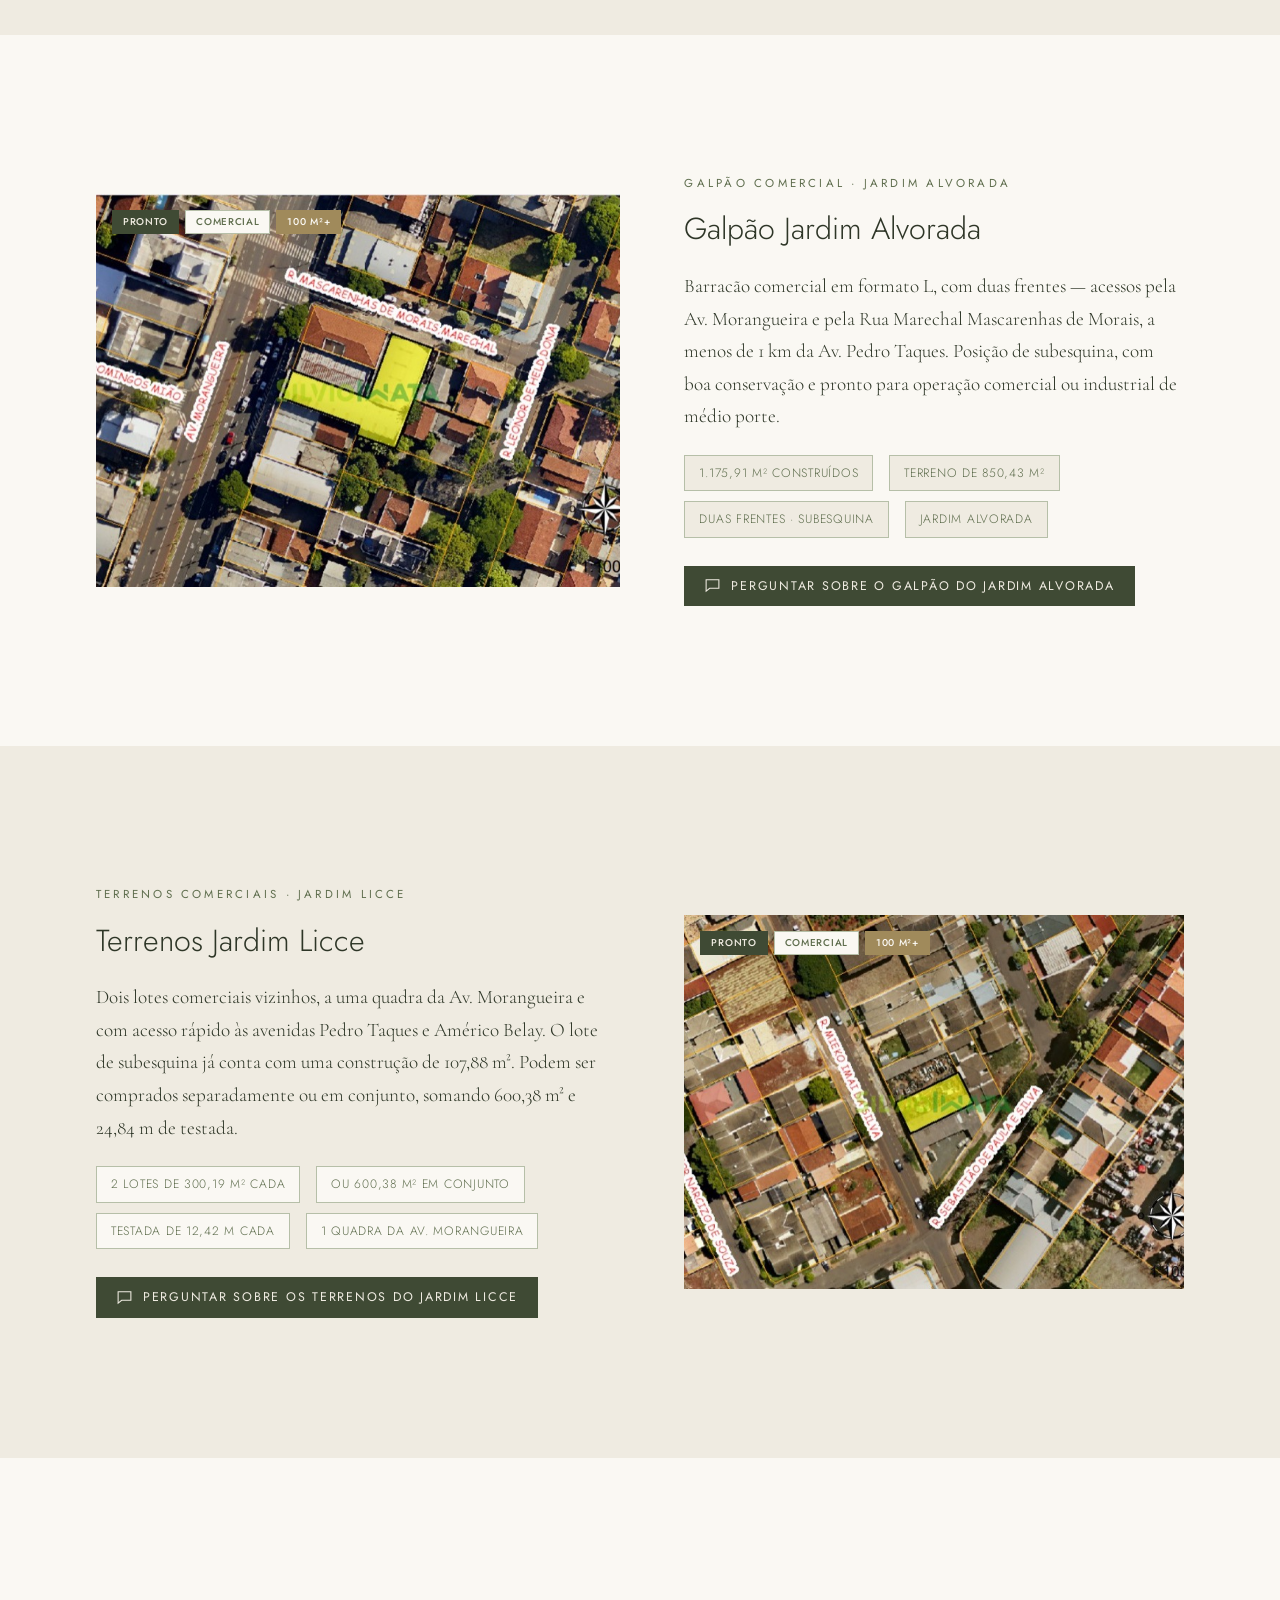
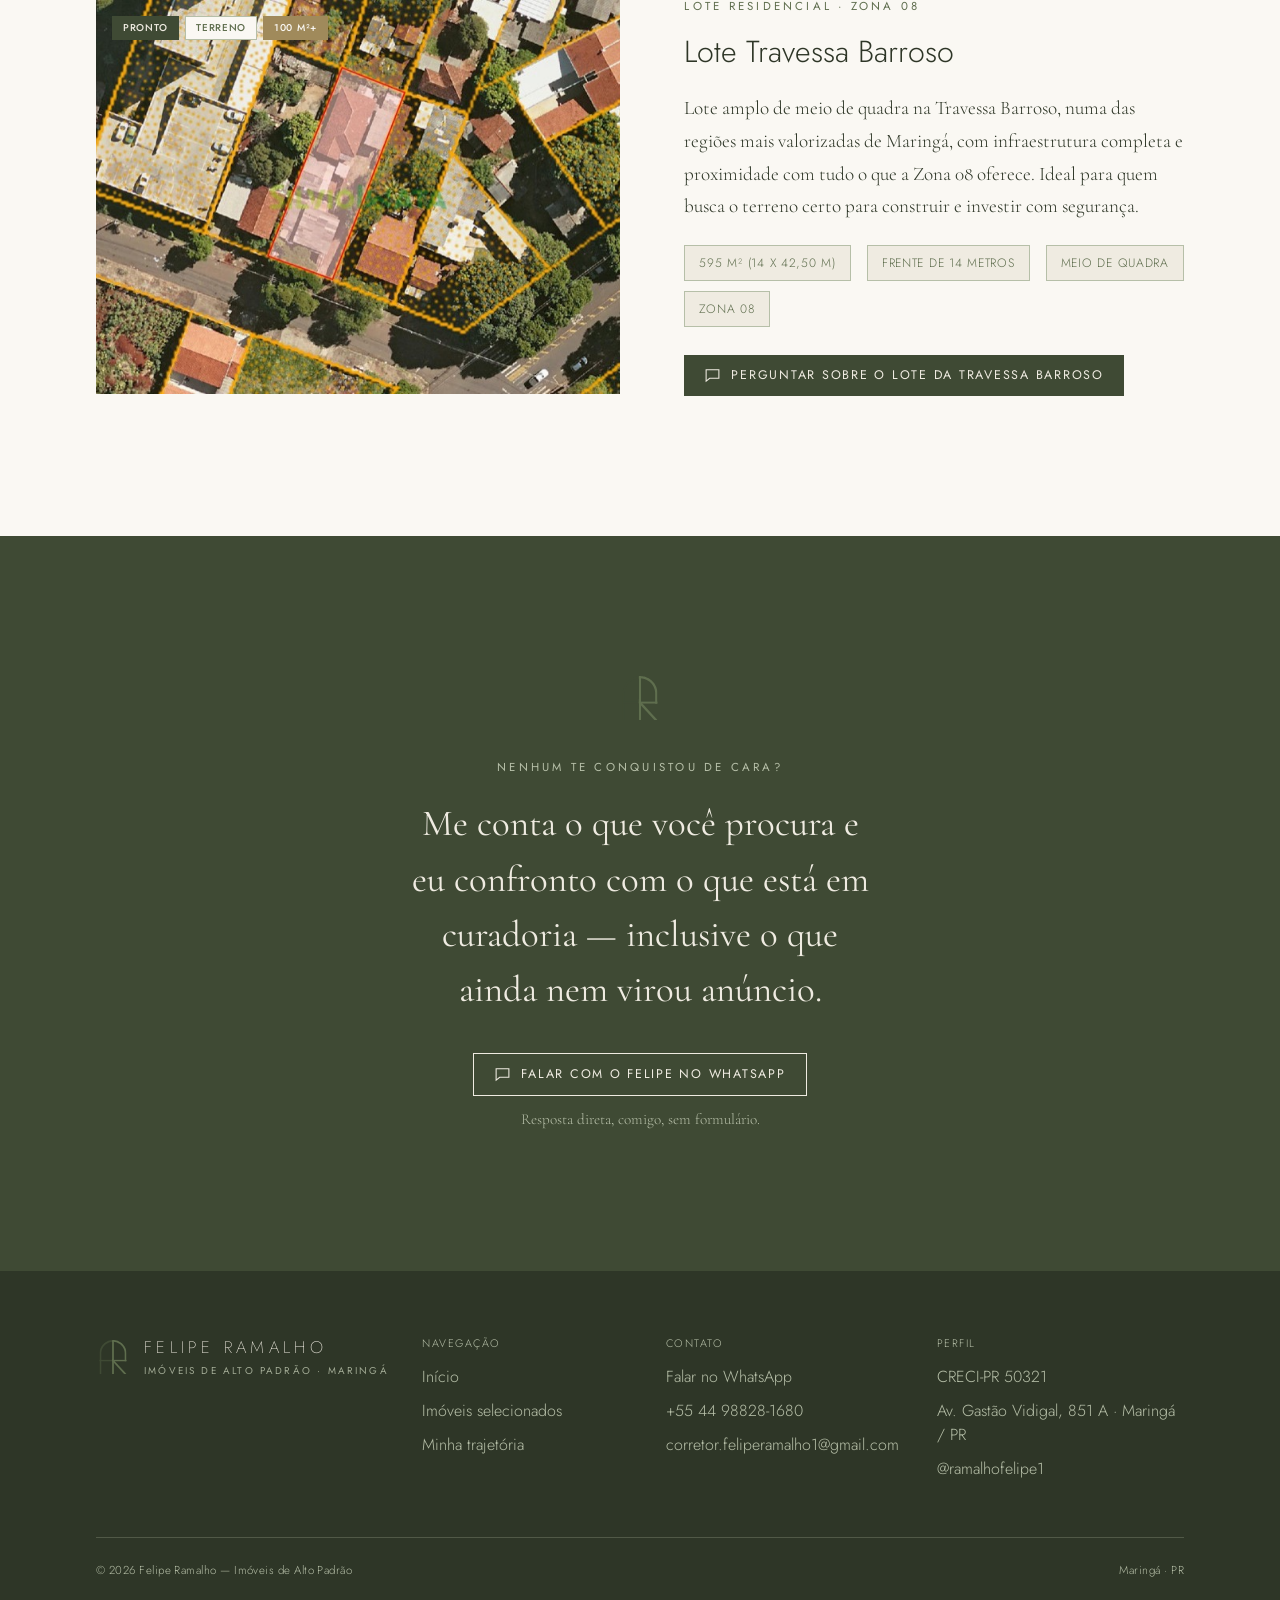
==== commit 22f4f69b: "Adiciona etiquetas de status/tipo/metragem e corrige filtro 100m²+ As etiquetas (Pronto/Lançamento, " ====
--- a/imoveis.html
+++ b/imoveis.html
@@ -361,6 +361,10 @@
             <source type="image/webp" srcset="assets/img/prop-lavie-480.webp 480w, assets/img/prop-lavie-800.webp 800w, assets/img/prop-lavie-1200.webp 1200w" sizes="(min-width: 900px) 46vw, 90vw">
             <img src="assets/img/prop-lavie-800.jpg" srcset="assets/img/prop-lavie-480.jpg 480w, assets/img/prop-lavie-800.jpg 800w, assets/img/prop-lavie-1200.jpg 1200w" sizes="(min-width: 900px) 46vw, 90vw" width="1200" height="1414" loading="lazy" decoding="async" alt="Fachada iluminada do La Vie Concept ao entardecer, com jardim de flores roxas na entrada.">
           </picture>
+          <div class="property-tags">
+            <span class="tag tag--lancamento">Lançamento</span>
+            <span class="tag tag--tipo">Studio</span>
+          </div>
         </figure>
         <div class="feature-row__body">
           <span class="eyebrow feature-row__eyebrow">Lançamento residencial · Zona 8</span>
@@ -384,7 +388,7 @@
   </section>
 
   <!-- QUINTA DOS PLÁTANOS -->
-  <section class="property-feature property-feature--areia reveal" aria-labelledby="quinta-title" data-category="condominio">
+  <section class="property-feature property-feature--areia reveal" aria-labelledby="quinta-title" data-category="condominio alto">
     <div class="container">
       <div class="feature-row feature-row--reverse">
         <figure class="feature-row__media">
@@ -393,6 +397,11 @@
             <source type="image/webp" srcset="assets/img/prop-quintaplatanos-480.webp 480w, assets/img/prop-quintaplatanos-800.webp 800w, assets/img/prop-quintaplatanos-1200.webp 1200w, assets/img/prop-quintaplatanos-1600.webp 1600w" sizes="(min-width: 900px) 46vw, 90vw">
             <img src="assets/img/prop-quintaplatanos-800.jpg" srcset="assets/img/prop-quintaplatanos-480.jpg 480w, assets/img/prop-quintaplatanos-800.jpg 800w, assets/img/prop-quintaplatanos-1200.jpg 1200w, assets/img/prop-quintaplatanos-1600.jpg 1600w" sizes="(min-width: 900px) 46vw, 90vw" width="1600" height="941" loading="lazy" decoding="async" alt="Portaria do condomínio Quinta dos Plátanos, com acesso em concreto, piso em bloquete vermelho e paisagismo.">
           </picture>
+          <div class="property-tags">
+            <span class="tag tag--lancamento">Lançamento</span>
+            <span class="tag tag--tipo">Condomínio fechado</span>
+            <span class="tag tag--metragem">100 m²+</span>
+          </div>
         </figure>
         <div class="feature-row__body">
           <span class="eyebrow feature-row__eyebrow">Loteamento fechado · Sport Residence Club</span>
@@ -416,7 +425,7 @@
   </section>
 
   <!-- FLORESTA 23 -->
-  <section class="property-feature property-feature--papel reveal" aria-labelledby="floresta-title" data-category="condominio">
+  <section class="property-feature property-feature--papel reveal" aria-labelledby="floresta-title" data-category="condominio alto">
     <div class="container">
       <div class="feature-row">
         <figure class="feature-row__media">
@@ -425,6 +434,11 @@
             <source type="image/webp" srcset="assets/img/prop-floresta23-480.webp 480w, assets/img/prop-floresta23-800.webp 800w, assets/img/prop-floresta23-1200.webp 1200w, assets/img/prop-floresta23-1600.webp 1600w" sizes="(min-width: 900px) 46vw, 90vw">
             <img src="assets/img/prop-floresta23-800.jpg" srcset="assets/img/prop-floresta23-480.jpg 480w, assets/img/prop-floresta23-800.jpg 800w, assets/img/prop-floresta23-1200.jpg 1200w, assets/img/prop-floresta23-1600.jpg 1600w" sizes="(min-width: 900px) 46vw, 90vw" width="1600" height="900" loading="lazy" decoding="async" alt="Portal de entrada do loteamento Floresta 23 ao entardecer, com palmeiras e iluminação em concreto e pedra.">
           </picture>
+          <div class="property-tags">
+            <span class="tag tag--lancamento">Lançamento</span>
+            <span class="tag tag--tipo">Condomínio fechado</span>
+            <span class="tag tag--metragem">100 m²+</span>
+          </div>
         </figure>
         <div class="feature-row__body">
           <span class="eyebrow feature-row__eyebrow">Loteamento de alto padrão</span>
@@ -457,6 +471,10 @@
             <source type="image/webp" srcset="assets/img/prop-lagoon-480.webp 480w, assets/img/prop-lagoon-800.webp 800w, assets/img/prop-lagoon-1200.webp 1200w" sizes="(min-width: 900px) 46vw, 90vw">
             <img src="assets/img/prop-lagoon-800.jpg" srcset="assets/img/prop-lagoon-480.jpg 480w, assets/img/prop-lagoon-800.jpg 800w, assets/img/prop-lagoon-1200.jpg 1200w" sizes="(min-width: 900px) 46vw, 90vw" width="1200" height="1500" loading="lazy" decoding="async" alt="Torre do Lagoon Home Club vista entre árvores, na Av. Laguna, em Maringá.">
           </picture>
+          <div class="property-tags">
+            <span class="tag tag--lancamento">Lançamento</span>
+            <span class="tag tag--tipo">Studio</span>
+          </div>
         </figure>
         <div class="feature-row__body">
           <span class="eyebrow feature-row__eyebrow">Lançamento residencial · Av. Laguna</span>
@@ -489,6 +507,11 @@
             <source type="image/webp" srcset="assets/img/prop-lithos-480.webp 480w, assets/img/prop-lithos-800.webp 800w" sizes="(min-width: 900px) 46vw, 90vw">
             <img src="assets/img/prop-lithos-800.jpg" srcset="assets/img/prop-lithos-480.jpg 480w, assets/img/prop-lithos-800.jpg 800w" sizes="(min-width: 900px) 46vw, 90vw" width="800" height="881" loading="lazy" decoding="async" alt="Torre do Lithos ao entardecer, com céu em tons de rosa e lilás.">
           </picture>
+          <div class="property-tags">
+            <span class="tag tag--lancamento">Lançamento</span>
+            <span class="tag tag--tipo">Alto padrão</span>
+            <span class="tag tag--metragem">100 m²+</span>
+          </div>
         </figure>
         <div class="feature-row__body">
           <span class="eyebrow feature-row__eyebrow">Lançamento residencial · Zona 3</span>
@@ -521,6 +544,10 @@
             <source type="image/webp" srcset="assets/img/prop-cidadearuna-480.webp 480w, assets/img/prop-cidadearuna-800.webp 800w, assets/img/prop-cidadearuna-1200.webp 1200w, assets/img/prop-cidadearuna-1600.webp 1600w" sizes="(min-width: 900px) 46vw, 90vw">
             <img src="assets/img/prop-cidadearuna-800.jpg" srcset="assets/img/prop-cidadearuna-480.jpg 480w, assets/img/prop-cidadearuna-800.jpg 800w, assets/img/prop-cidadearuna-1200.jpg 1200w, assets/img/prop-cidadearuna-1600.jpg 1600w" sizes="(min-width: 900px) 46vw, 90vw" width="1600" height="900" loading="lazy" decoding="async" alt="Vista aérea ao entardecer do complexo Cidade Aruna, com as torres do Office em primeiro plano.">
           </picture>
+          <div class="property-tags">
+            <span class="tag tag--lancamento">Lançamento</span>
+            <span class="tag tag--tipo">Comercial</span>
+          </div>
         </figure>
         <div class="feature-row__body">
           <span class="eyebrow feature-row__eyebrow">Sala comercial · Ecossistema urbano</span>
@@ -544,11 +571,16 @@
   </section>
 
   <!-- ALPHAVILLE MARINGÁ -->
-  <section class="property-feature property-feature--papel reveal" aria-labelledby="alphaville-title" data-category="condominio pronto">
+  <section class="property-feature property-feature--papel reveal" aria-labelledby="alphaville-title" data-category="condominio pronto alto">
     <div class="container">
       <div class="feature-row">
         <figure class="feature-row__media">
           <img src="assets/img/prop-alphaville-800.jpg" srcset="assets/img/prop-alphaville-480.jpg 480w, assets/img/prop-alphaville-800.jpg 800w, assets/img/prop-alphaville-1200.jpg 1200w" sizes="(min-width: 900px) 46vw, 90vw" width="1200" height="785" loading="lazy" decoding="async" alt="Portal de entrada do condomínio Alphaville Maringá, vista aérea com avenida arborizada por palmeiras.">
+          <div class="property-tags">
+            <span class="tag tag--pronto">Pronto</span>
+            <span class="tag tag--tipo">Condomínio fechado</span>
+            <span class="tag tag--metragem">100 m²+</span>
+          </div>
         </figure>
         <div class="feature-row__body">
           <span class="eyebrow feature-row__eyebrow">Loteamento fechado · Pronto para construir</span>
@@ -577,6 +609,11 @@
       <div class="feature-row feature-row--reverse">
         <figure class="feature-row__media">
           <img src="assets/img/prop-pablopicasso-800.jpg" srcset="assets/img/prop-pablopicasso-480.jpg 480w, assets/img/prop-pablopicasso-800.jpg 800w, assets/img/prop-pablopicasso-1200.jpg 1200w" sizes="(min-width: 900px) 46vw, 90vw" width="1200" height="760" loading="lazy" decoding="async" alt="Sala de estar ampla do apartamento no Residencial Pablo Picasso, com piso de madeira e decoração de Natal.">
+          <div class="property-tags">
+            <span class="tag tag--pronto">Pronto</span>
+            <span class="tag tag--tipo">Alto padrão</span>
+            <span class="tag tag--metragem">100 m²+</span>
+          </div>
         </figure>
         <div class="feature-row__body">
           <span class="eyebrow feature-row__eyebrow">Apartamento pronto · Zona 01 Centro</span>
@@ -605,6 +642,10 @@
       <div class="feature-row">
         <figure class="feature-row__media">
           <img src="assets/img/prop-garda-800.jpg" srcset="assets/img/prop-garda-480.jpg 480w, assets/img/prop-garda-800.jpg 800w, assets/img/prop-garda-1200.jpg 1200w" sizes="(min-width: 900px) 46vw, 90vw" width="1200" height="900" loading="lazy" decoding="async" alt="Sala de jantar integrada à cozinha do apartamento garden no Residencial Garda.">
+          <div class="property-tags">
+            <span class="tag tag--pronto">Pronto</span>
+            <span class="tag tag--tipo">Studio</span>
+          </div>
         </figure>
         <div class="feature-row__body">
           <span class="eyebrow feature-row__eyebrow">Apartamento garden · Parque da Gávea</span>
@@ -633,6 +674,10 @@
       <div class="feature-row feature-row--reverse">
         <figure class="feature-row__media">
           <img src="assets/img/prop-soulyoshii-800.jpg" srcset="assets/img/prop-soulyoshii-480.jpg 480w, assets/img/prop-soulyoshii-800.jpg 800w, assets/img/prop-soulyoshii-1200.jpg 1200w" sizes="(min-width: 900px) 46vw, 90vw" width="1200" height="900" loading="lazy" decoding="async" alt="Cozinha integrada com ilha central do apartamento no Soul A. Yoshii, com vista para a cidade.">
+          <div class="property-tags">
+            <span class="tag tag--pronto">Pronto</span>
+            <span class="tag tag--tipo">Médio</span>
+          </div>
         </figure>
         <div class="feature-row__body">
           <span class="eyebrow feature-row__eyebrow">Porteira fechada · Av. São Paulo</span>
@@ -656,11 +701,16 @@
   </section>
 
   <!-- GALPÃO JARDIM ALVORADA -->
-  <section class="property-feature property-feature--papel reveal" aria-labelledby="galpao-title" data-category="comercial pronto">
+  <section class="property-feature property-feature--papel reveal" aria-labelledby="galpao-title" data-category="comercial pronto alto">
     <div class="container">
       <div class="feature-row">
         <figure class="feature-row__media">
           <img src="assets/img/prop-galpaoalvorada-800.jpg" srcset="assets/img/prop-galpaoalvorada-480.jpg 480w, assets/img/prop-galpaoalvorada-800.jpg 800w, assets/img/prop-galpaoalvorada-1200.jpg 1200w" sizes="(min-width: 900px) 46vw, 90vw" width="1200" height="801" loading="lazy" decoding="async" alt="Vista aérea do terreno do galpão comercial no Jardim Alvorada, com o barracão em L destacado.">
+          <div class="property-tags">
+            <span class="tag tag--pronto">Pronto</span>
+            <span class="tag tag--tipo">Comercial</span>
+            <span class="tag tag--metragem">100 m²+</span>
+          </div>
         </figure>
         <div class="feature-row__body">
           <span class="eyebrow feature-row__eyebrow">Galpão comercial · Jardim Alvorada</span>
@@ -684,11 +734,16 @@
   </section>
 
   <!-- TERRENOS JARDIM LICCE -->
-  <section class="property-feature property-feature--areia reveal" aria-labelledby="licce-title" data-category="comercial pronto">
+  <section class="property-feature property-feature--areia reveal" aria-labelledby="licce-title" data-category="comercial pronto alto">
     <div class="container">
       <div class="feature-row feature-row--reverse">
         <figure class="feature-row__media">
           <img src="assets/img/prop-jardimlicce-800.jpg" srcset="assets/img/prop-jardimlicce-480.jpg 480w, assets/img/prop-jardimlicce-800.jpg 800w, assets/img/prop-jardimlicce-1200.jpg 1200w" sizes="(min-width: 900px) 46vw, 90vw" width="1200" height="800" loading="lazy" decoding="async" alt="Vista aérea dos dois lotes comerciais vizinhos no Jardim Licce, delimitados no mapa.">
+          <div class="property-tags">
+            <span class="tag tag--pronto">Pronto</span>
+            <span class="tag tag--tipo">Comercial</span>
+            <span class="tag tag--metragem">100 m²+</span>
+          </div>
         </figure>
         <div class="feature-row__body">
           <span class="eyebrow feature-row__eyebrow">Terrenos comerciais · Jardim Licce</span>
@@ -712,11 +767,16 @@
   </section>
 
   <!-- LOTE TRAVESSA BARROSO -->
-  <section class="property-feature property-feature--papel reveal" aria-labelledby="barroso-title" data-category="pronto">
+  <section class="property-feature property-feature--papel reveal" aria-labelledby="barroso-title" data-category="pronto alto">
     <div class="container">
       <div class="feature-row">
         <figure class="feature-row__media">
           <img src="assets/img/prop-travessabarroso-800.jpg" srcset="assets/img/prop-travessabarroso-480.jpg 480w, assets/img/prop-travessabarroso-800.jpg 800w, assets/img/prop-travessabarroso-1200.jpg 1200w" sizes="(min-width: 900px) 46vw, 90vw" width="1200" height="742" loading="lazy" decoding="async" alt="Vista aérea do lote na Travessa Barroso, delimitado em vermelho no mapa, na Zona 08 de Maringá.">
+          <div class="property-tags">
+            <span class="tag tag--pronto">Pronto</span>
+            <span class="tag tag--tipo">Terreno</span>
+            <span class="tag tag--metragem">100 m²+</span>
+          </div>
         </figure>
         <div class="feature-row__body">
           <span class="eyebrow feature-row__eyebrow">Lote residencial · Zona 08</span>
--- a/styles.css
+++ b/styles.css
@@ -683,11 +683,37 @@
 .property-card { background: var(--papel); display: flex; flex-direction: column; }
 .property-card[hidden] { display: none; }
 .property-card__media {
+  position: relative;
   aspect-ratio: 4 / 3;
   background: var(--salvia);
   border-bottom: 1px solid var(--latao);
   overflow: hidden;
 }
+.property-tags {
+  position: absolute;
+  top: 12px;
+  left: 12px;
+  z-index: 1;
+  display: flex;
+  flex-wrap: wrap;
+  gap: 6px;
+  max-width: calc(100% - 24px);
+}
+.tag {
+  font-family: var(--font-inst);
+  font-size: 0.62rem;
+  font-weight: 500;
+  letter-spacing: 0.07em;
+  text-transform: uppercase;
+  line-height: 1;
+  padding: 6px 10px;
+  border: 1px solid transparent;
+  white-space: nowrap;
+}
+.tag--pronto { background: var(--musgo); color: var(--areia); }
+.tag--lancamento { background: var(--papel); color: var(--musgo); border-color: var(--musgo); }
+.tag--tipo { background: var(--papel); color: var(--claro); border-color: var(--salvia); }
+.tag--metragem { background: var(--latao); color: var(--papel); }
 .property-card__media img {
   width: 100%;
   height: 100%;
@@ -1022,12 +1048,14 @@
   .feature-row--reverse .feature-row__media { order: 2; }
   .feature-row--reverse .feature-row__body { order: 1; }
 }
+.feature-row__media { position: relative; }
 .feature-row__media img {
   width: 100%;
   height: auto;
   aspect-ratio: 4 / 3;
   object-fit: cover;
 }
+.feature-row__media .property-tags { top: 16px; left: 16px; }
 .feature-row__eyebrow { color: var(--claro); margin-bottom: 14px; display: block; }
 .feature-row__name {
   font-family: var(--font-inst);
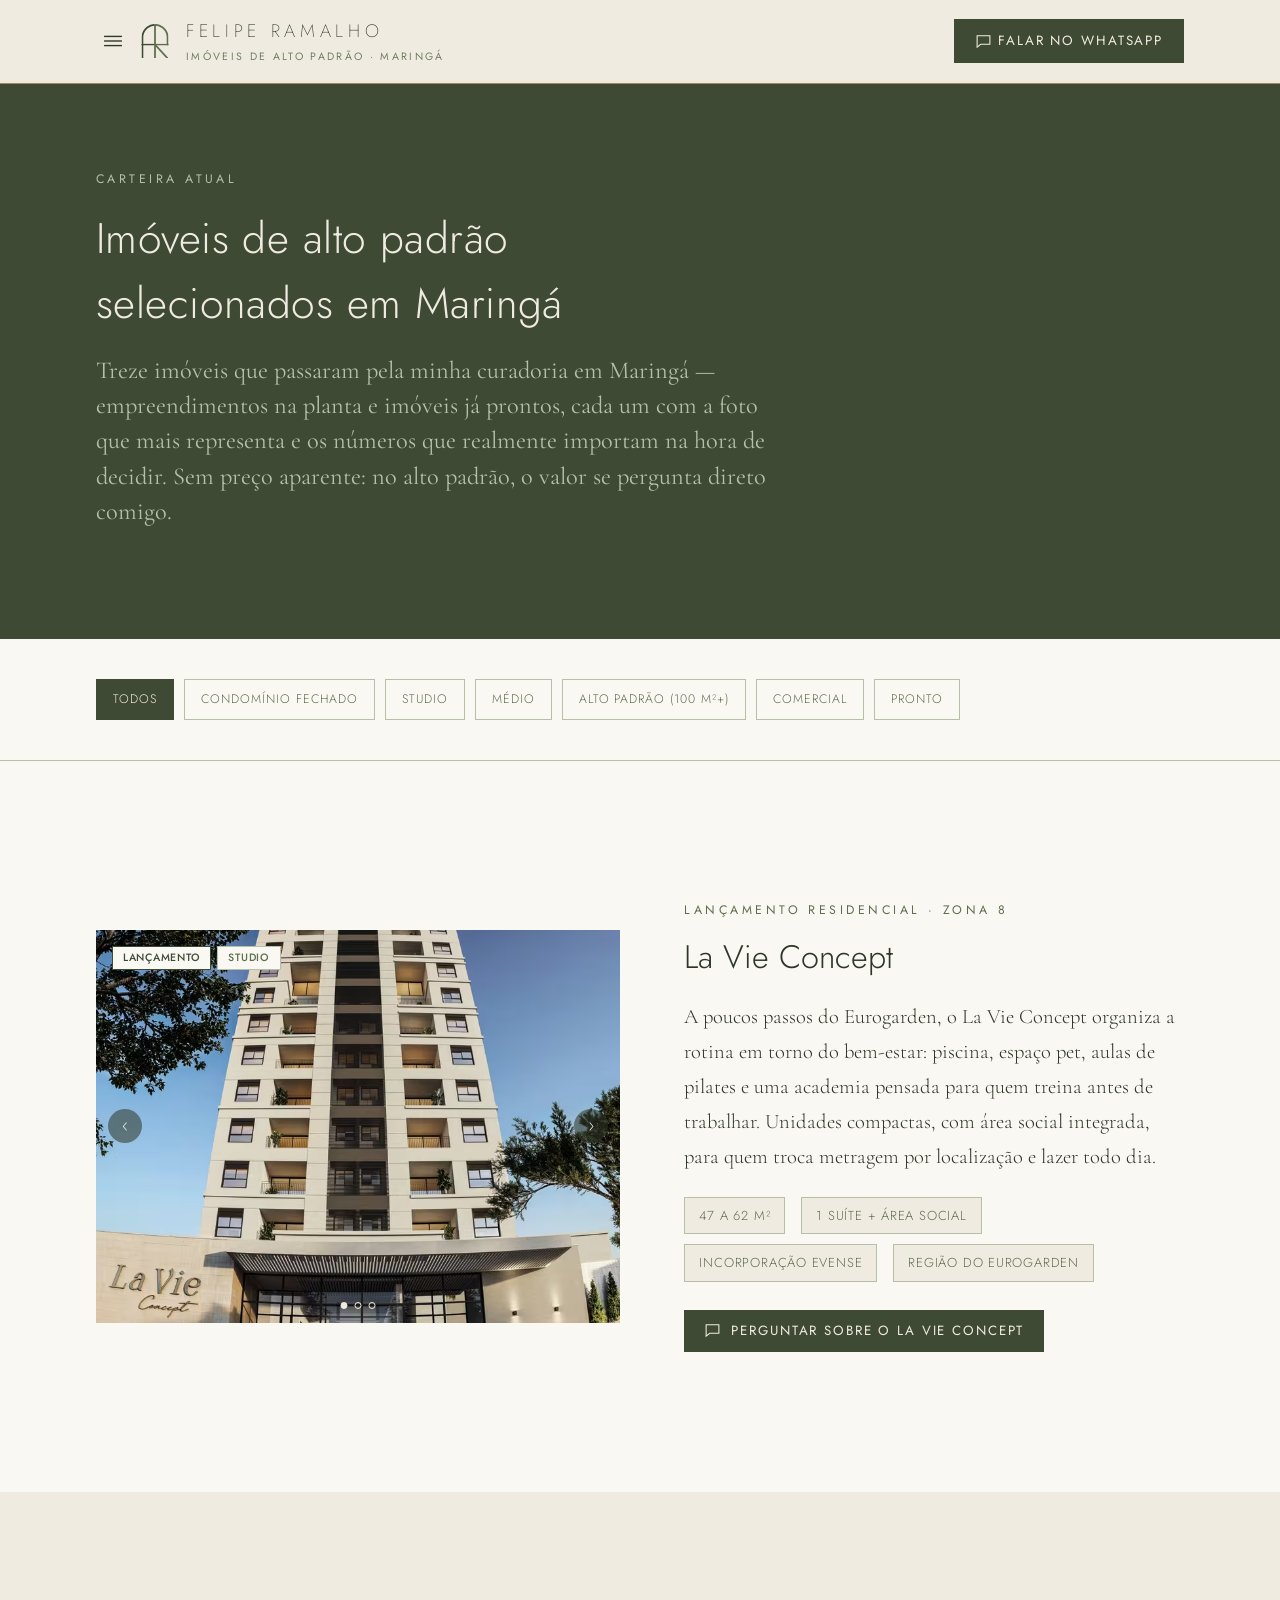
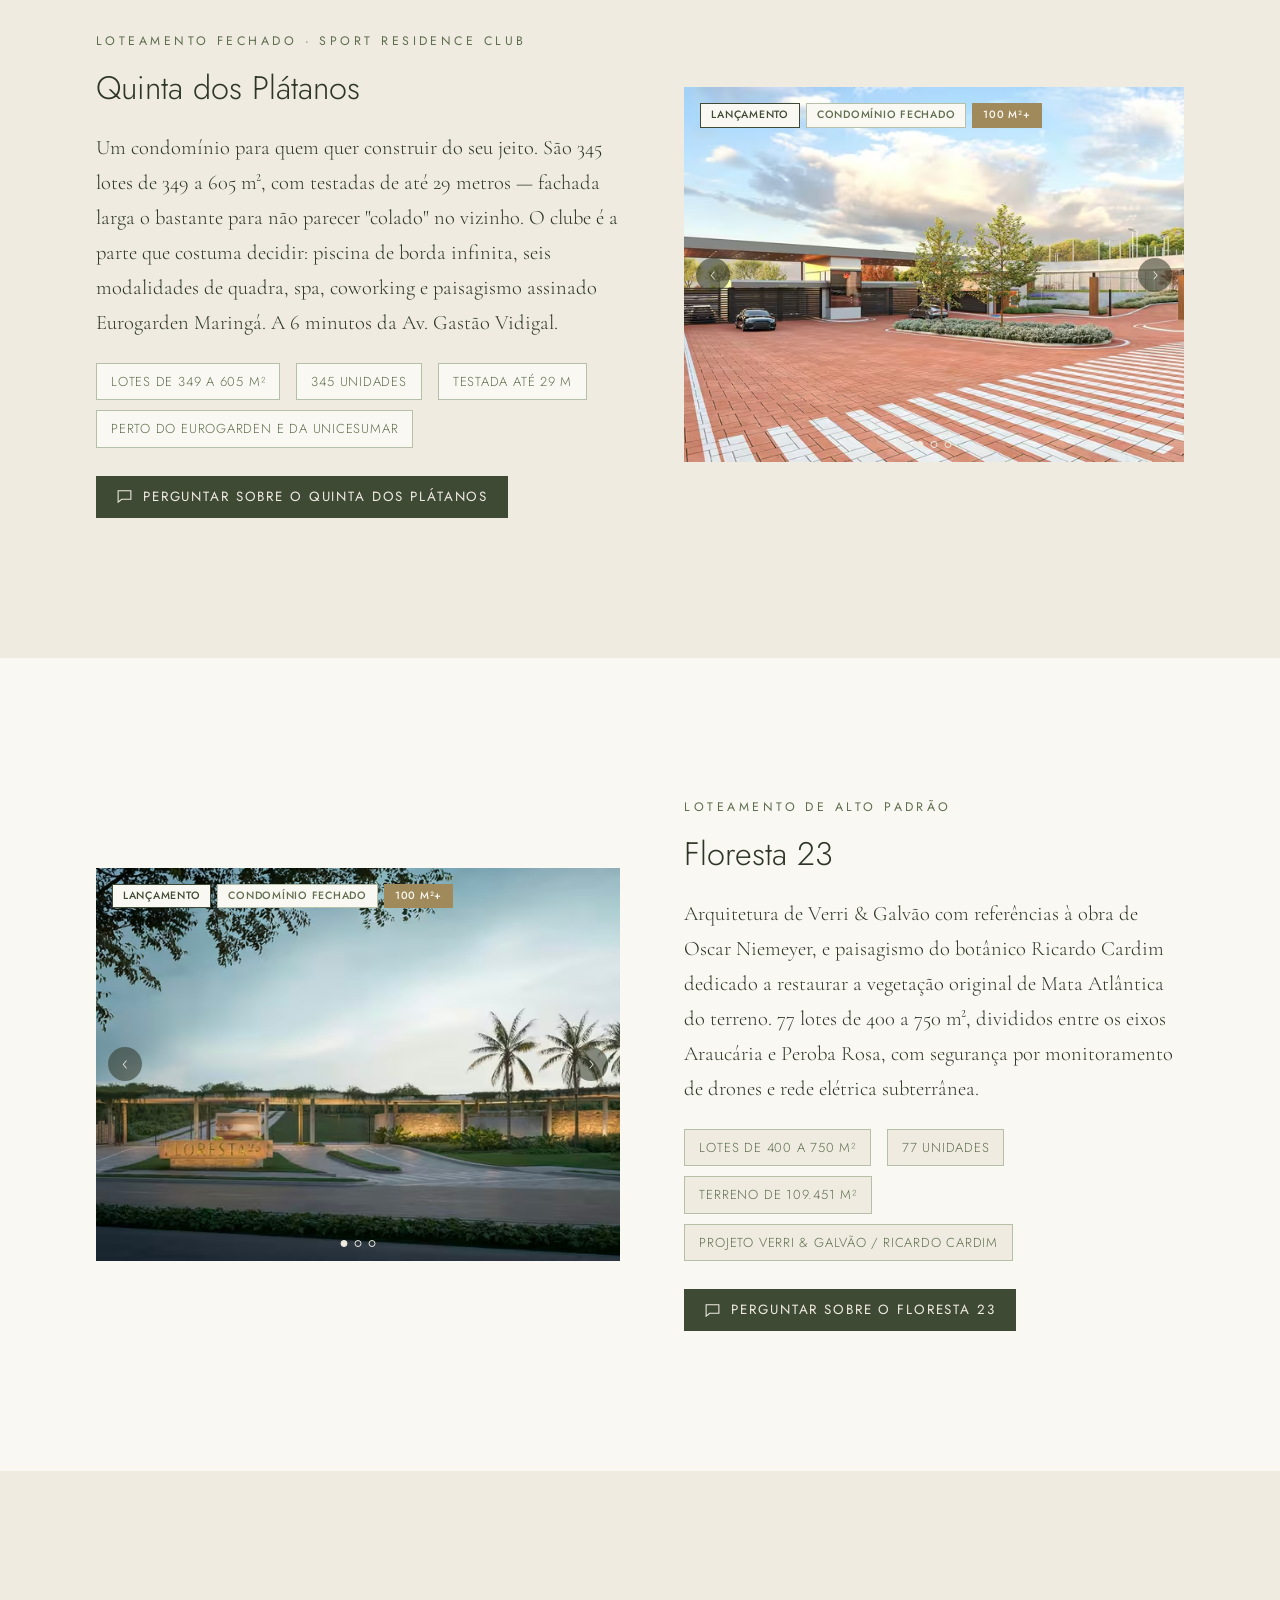
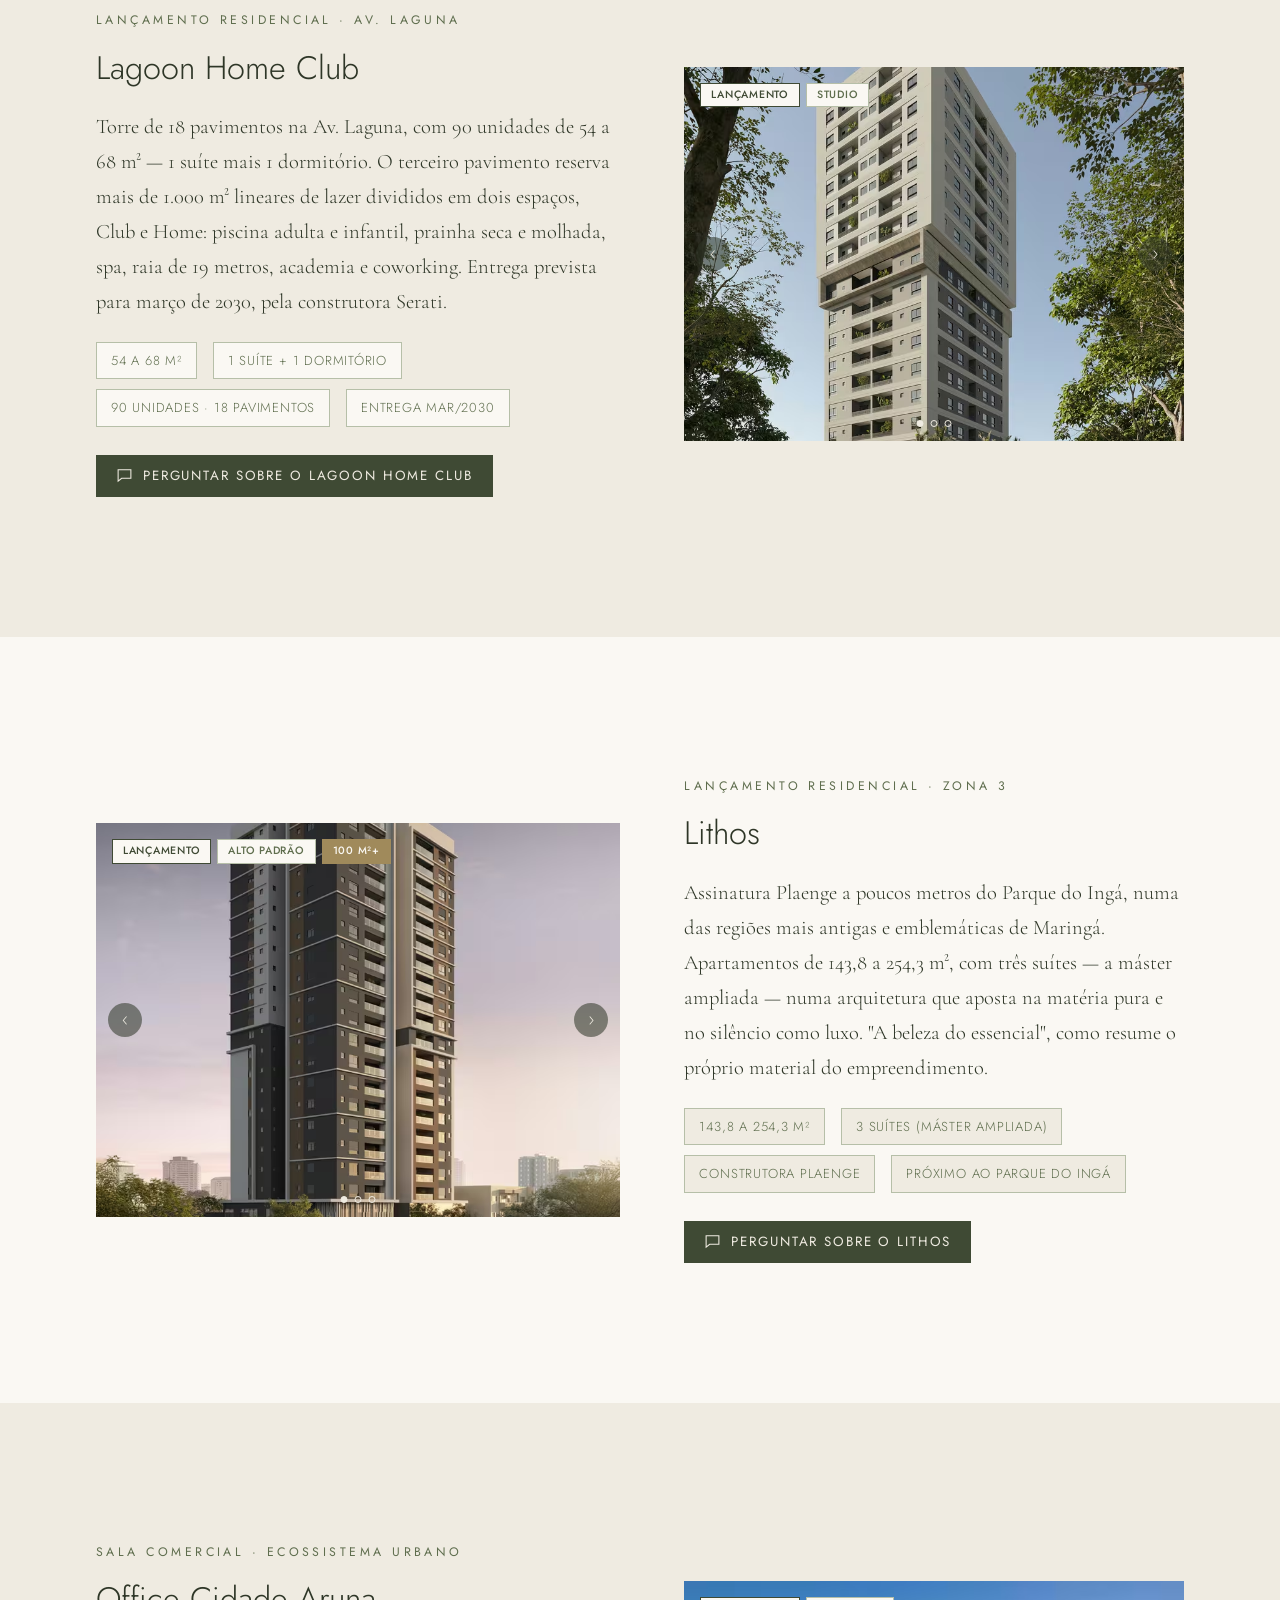
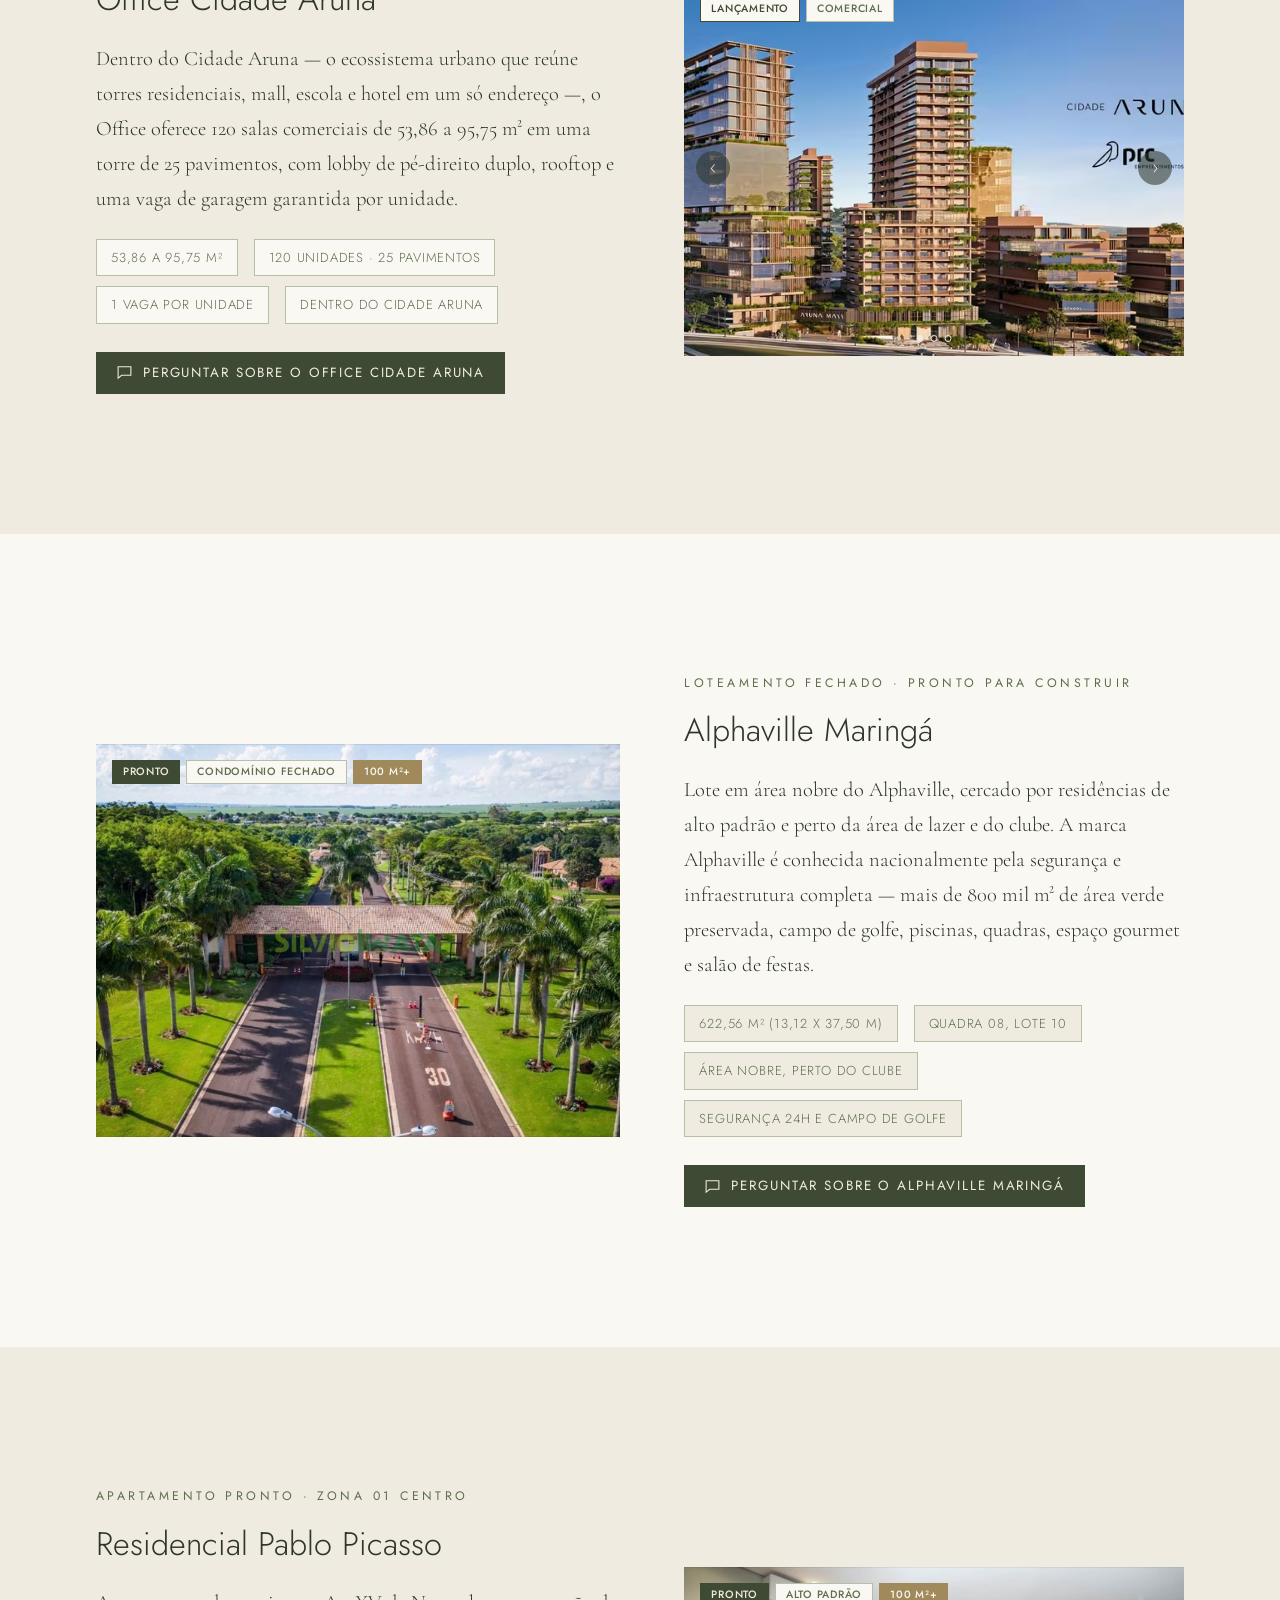
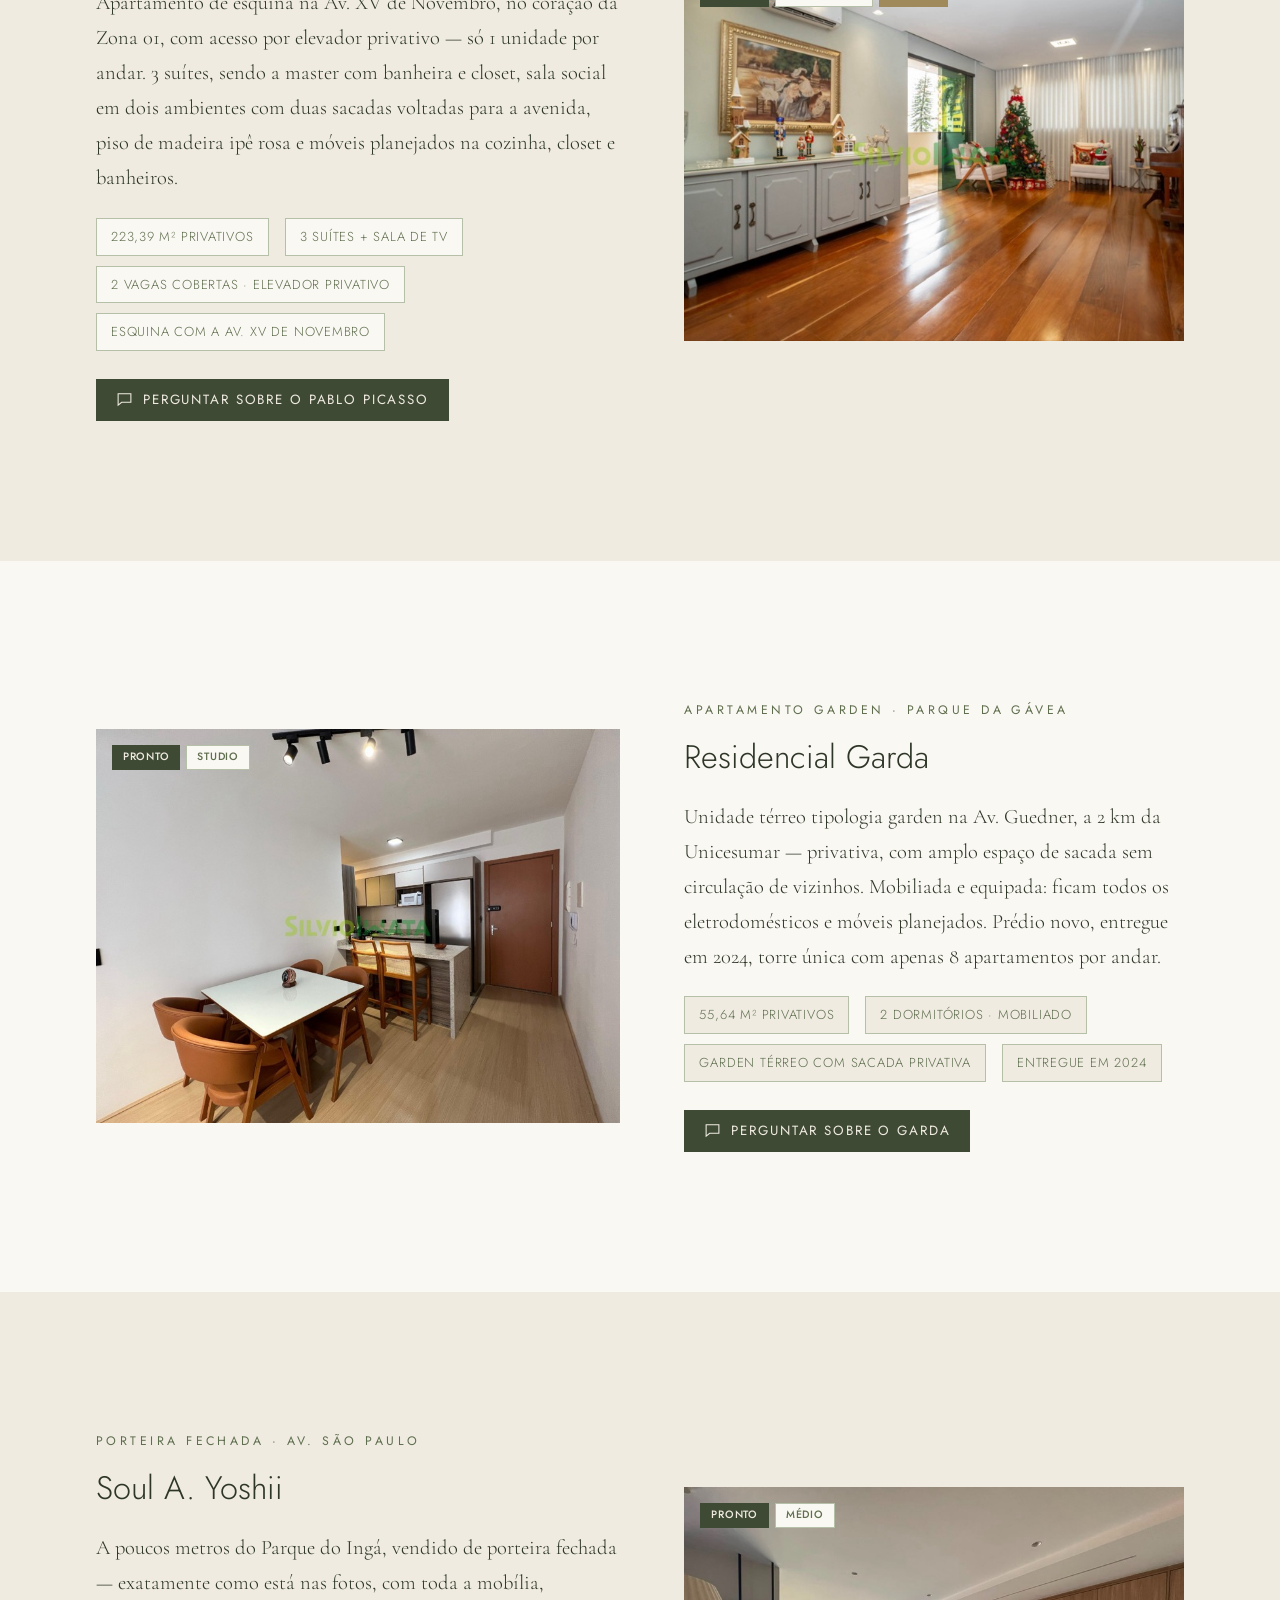
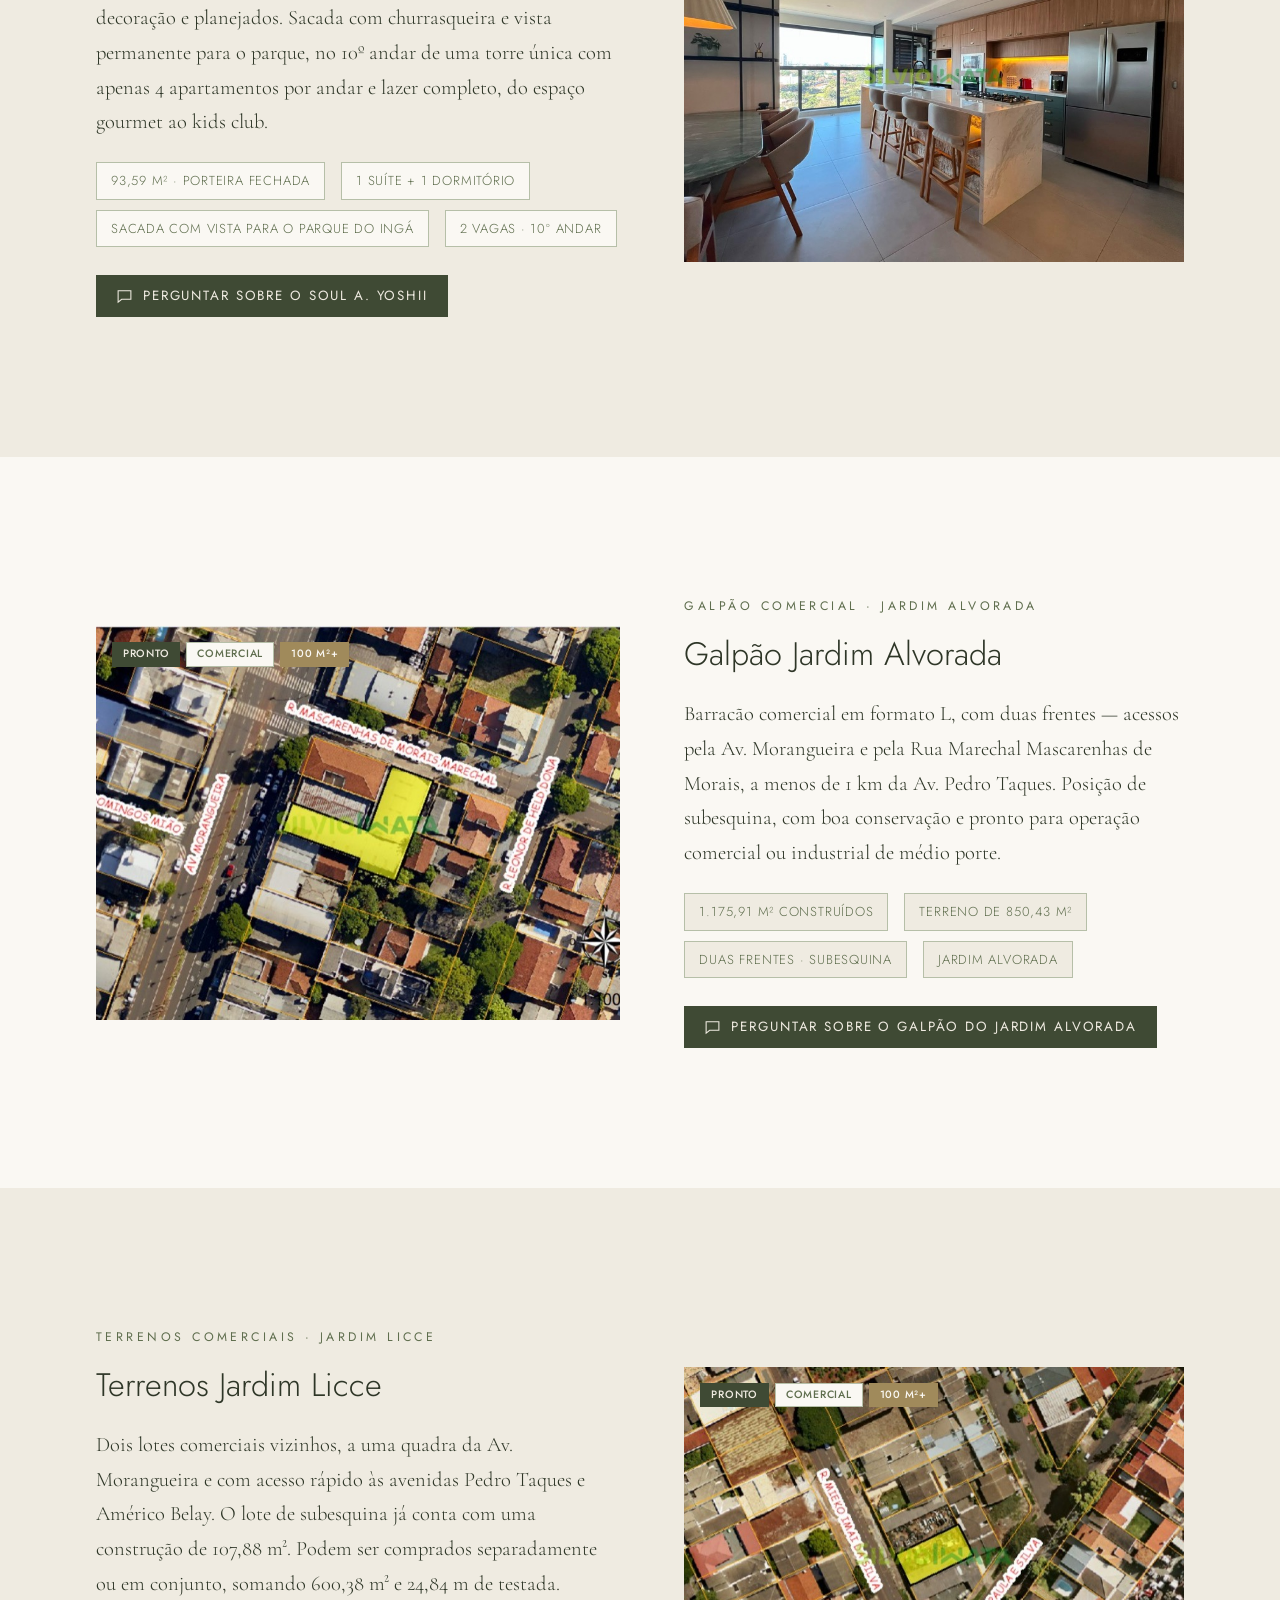
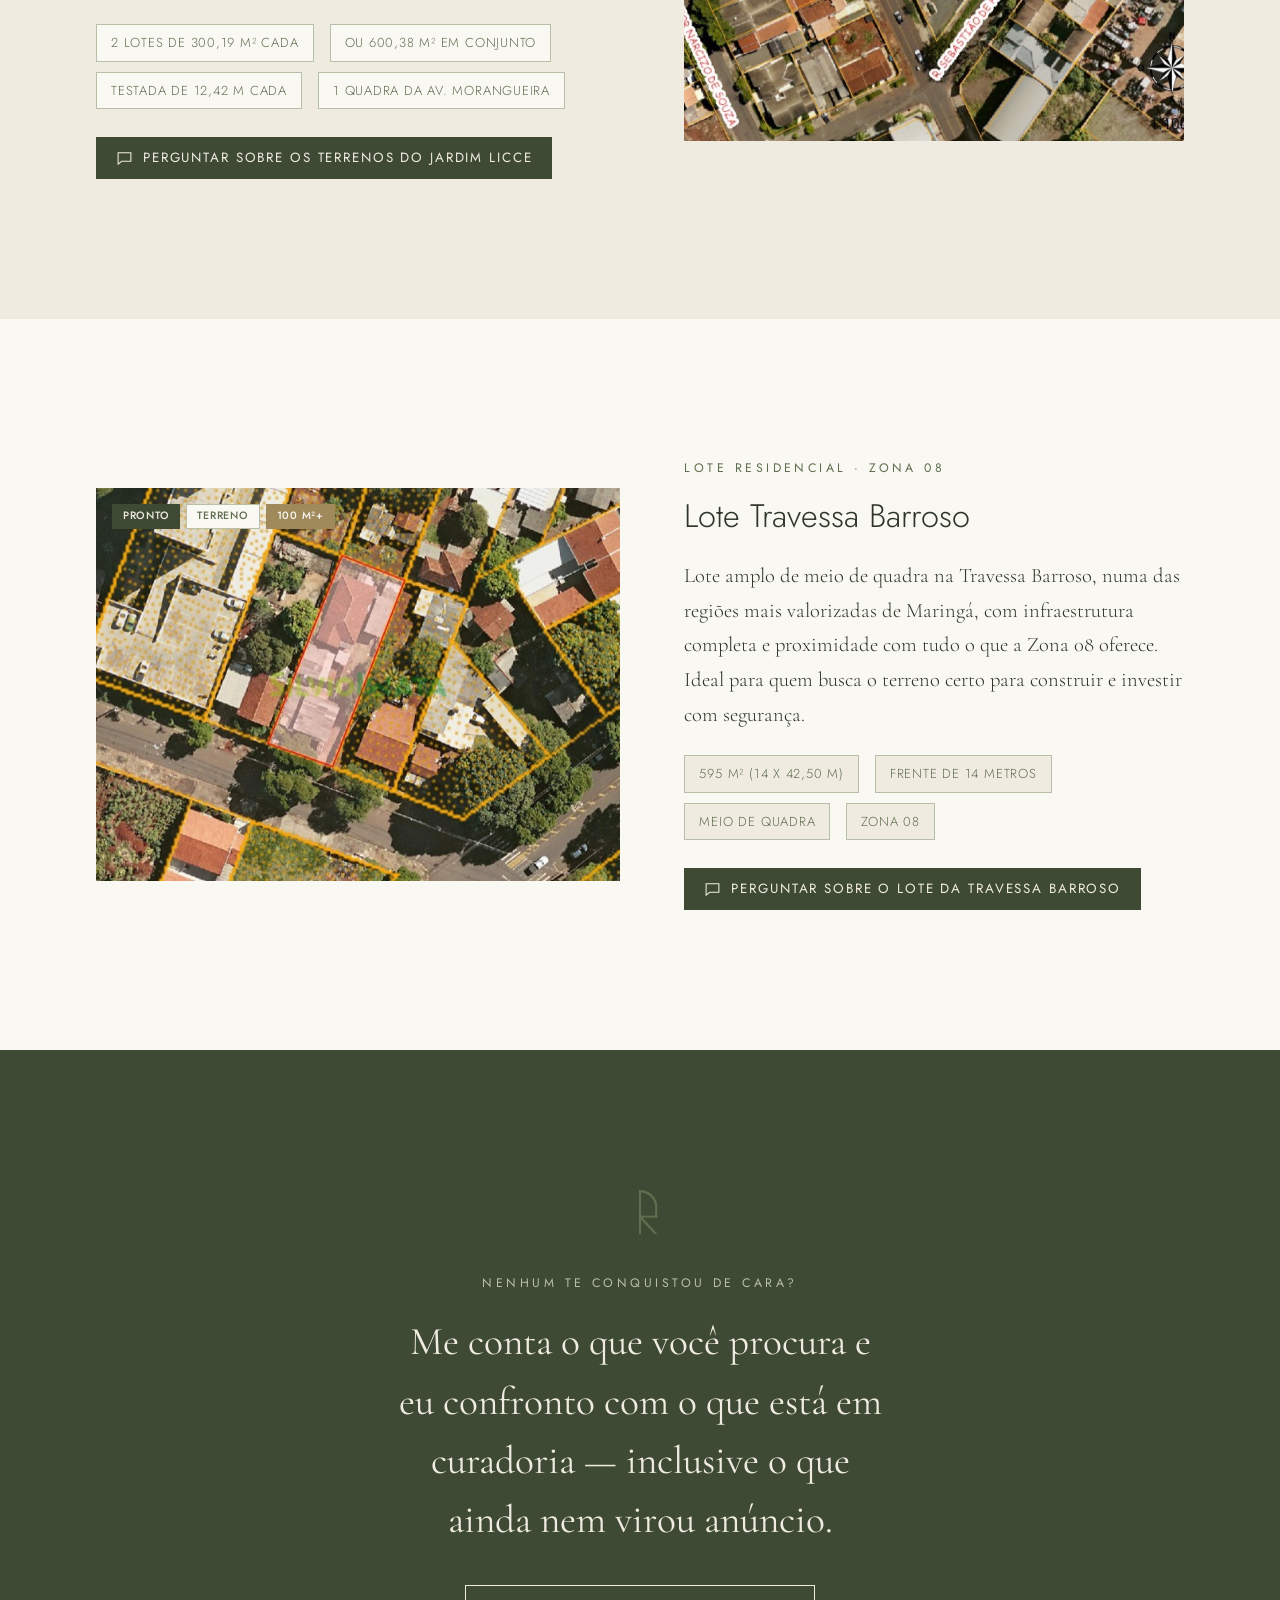
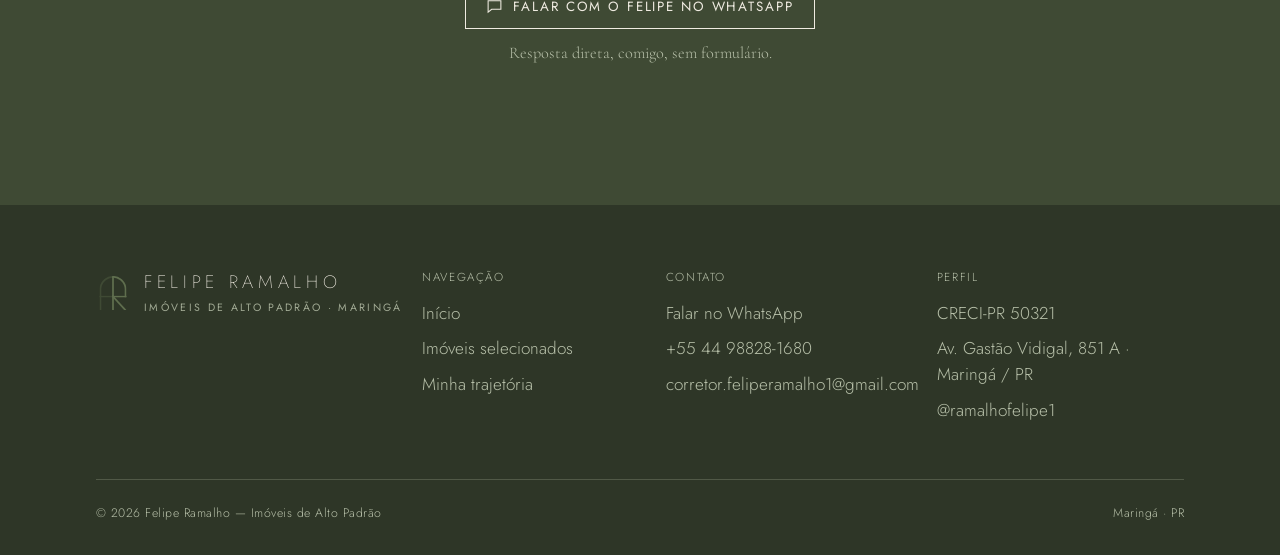
==== commit 556cec05: "Aumenta fonte do site e adiciona galeria de fotos aos imóveis Aumenta a fonte base do site em ~7% pa" ====
--- a/imoveis.html
+++ b/imoveis.html
@@ -355,15 +355,40 @@
   <section class="property-feature property-feature--papel reveal" aria-labelledby="lavie-title" data-category="studio">
     <div class="container">
       <div class="feature-row">
-        <figure class="feature-row__media">
-          <picture>
-            <source type="image/avif" srcset="assets/img/prop-lavie-480.avif 480w, assets/img/prop-lavie-800.avif 800w, assets/img/prop-lavie-1200.avif 1200w" sizes="(min-width: 900px) 46vw, 90vw">
-            <source type="image/webp" srcset="assets/img/prop-lavie-480.webp 480w, assets/img/prop-lavie-800.webp 800w, assets/img/prop-lavie-1200.webp 1200w" sizes="(min-width: 900px) 46vw, 90vw">
-            <img src="assets/img/prop-lavie-800.jpg" srcset="assets/img/prop-lavie-480.jpg 480w, assets/img/prop-lavie-800.jpg 800w, assets/img/prop-lavie-1200.jpg 1200w" sizes="(min-width: 900px) 46vw, 90vw" width="1200" height="1414" loading="lazy" decoding="async" alt="Fachada iluminada do La Vie Concept ao entardecer, com jardim de flores roxas na entrada.">
-          </picture>
+        <figure class="feature-row__media property-gallery" data-gallery>
+          <div class="property-gallery__viewport">
+            <div class="property-gallery__slide is-active">
+              <picture>
+                <source type="image/avif" srcset="assets/img/prop-lavie-480.avif 480w, assets/img/prop-lavie-800.avif 800w, assets/img/prop-lavie-1200.avif 1200w" sizes="(min-width: 900px) 46vw, 90vw">
+                <source type="image/webp" srcset="assets/img/prop-lavie-480.webp 480w, assets/img/prop-lavie-800.webp 800w, assets/img/prop-lavie-1200.webp 1200w" sizes="(min-width: 900px) 46vw, 90vw">
+                <img src="assets/img/prop-lavie-800.jpg" srcset="assets/img/prop-lavie-480.jpg 480w, assets/img/prop-lavie-800.jpg 800w, assets/img/prop-lavie-1200.jpg 1200w" sizes="(min-width: 900px) 46vw, 90vw" width="1200" height="1414" loading="lazy" decoding="async" alt="Fachada iluminada do La Vie Concept ao entardecer, com jardim de flores roxas na entrada.">
+              </picture>
+            </div>
+            <div class="property-gallery__slide">
+              <picture>
+                <source type="image/avif" srcset="assets/img/prop-lavie-2-480.avif 480w, assets/img/prop-lavie-2-800.avif 800w, assets/img/prop-lavie-2-1200.avif 1200w" sizes="(min-width: 900px) 46vw, 90vw">
+                <source type="image/webp" srcset="assets/img/prop-lavie-2-480.webp 480w, assets/img/prop-lavie-2-800.webp 800w, assets/img/prop-lavie-2-1200.webp 1200w" sizes="(min-width: 900px) 46vw, 90vw">
+                <img src="assets/img/prop-lavie-2-800.jpg" srcset="assets/img/prop-lavie-2-480.jpg 480w, assets/img/prop-lavie-2-800.jpg 800w, assets/img/prop-lavie-2-1200.jpg 1200w" sizes="(min-width: 900px) 46vw, 90vw" width="1200" height="529" loading="lazy" decoding="async" alt="Piscina coberta aquecida do La Vie Concept, com deck de pedra e área de estar.">
+              </picture>
+            </div>
+            <div class="property-gallery__slide">
+              <picture>
+                <source type="image/avif" srcset="assets/img/prop-lavie-3-480.avif 480w, assets/img/prop-lavie-3-800.avif 800w, assets/img/prop-lavie-3-1200.avif 1200w" sizes="(min-width: 900px) 46vw, 90vw">
+                <source type="image/webp" srcset="assets/img/prop-lavie-3-480.webp 480w, assets/img/prop-lavie-3-800.webp 800w, assets/img/prop-lavie-3-1200.webp 1200w" sizes="(min-width: 900px) 46vw, 90vw">
+                <img src="assets/img/prop-lavie-3-800.jpg" srcset="assets/img/prop-lavie-3-480.jpg 480w, assets/img/prop-lavie-3-800.jpg 800w, assets/img/prop-lavie-3-1200.jpg 1200w" sizes="(min-width: 900px) 46vw, 90vw" width="1200" height="529" loading="lazy" decoding="async" alt="Quadra de padel do La Vie Concept, entre a torre e os muros verdes.">
+              </picture>
+            </div>
+          </div>
           <div class="property-tags">
             <span class="tag tag--lancamento">Lançamento</span>
             <span class="tag tag--tipo">Studio</span>
+          </div>
+          <button type="button" class="property-gallery__arrow property-gallery__arrow--prev" aria-label="Foto anterior">‹</button>
+          <button type="button" class="property-gallery__arrow property-gallery__arrow--next" aria-label="Próxima foto">›</button>
+          <div class="property-gallery__dots">
+            <button type="button" class="is-active" aria-label="Foto 1 de 3"></button>
+            <button type="button" aria-label="Foto 2 de 3"></button>
+            <button type="button" aria-label="Foto 3 de 3"></button>
           </div>
         </figure>
         <div class="feature-row__body">
@@ -391,16 +416,41 @@
   <section class="property-feature property-feature--areia reveal" aria-labelledby="quinta-title" data-category="condominio alto">
     <div class="container">
       <div class="feature-row feature-row--reverse">
-        <figure class="feature-row__media">
-          <picture>
-            <source type="image/avif" srcset="assets/img/prop-quintaplatanos-480.avif 480w, assets/img/prop-quintaplatanos-800.avif 800w, assets/img/prop-quintaplatanos-1200.avif 1200w, assets/img/prop-quintaplatanos-1600.avif 1600w" sizes="(min-width: 900px) 46vw, 90vw">
-            <source type="image/webp" srcset="assets/img/prop-quintaplatanos-480.webp 480w, assets/img/prop-quintaplatanos-800.webp 800w, assets/img/prop-quintaplatanos-1200.webp 1200w, assets/img/prop-quintaplatanos-1600.webp 1600w" sizes="(min-width: 900px) 46vw, 90vw">
-            <img src="assets/img/prop-quintaplatanos-800.jpg" srcset="assets/img/prop-quintaplatanos-480.jpg 480w, assets/img/prop-quintaplatanos-800.jpg 800w, assets/img/prop-quintaplatanos-1200.jpg 1200w, assets/img/prop-quintaplatanos-1600.jpg 1600w" sizes="(min-width: 900px) 46vw, 90vw" width="1600" height="941" loading="lazy" decoding="async" alt="Portaria do condomínio Quinta dos Plátanos, com acesso em concreto, piso em bloquete vermelho e paisagismo.">
-          </picture>
+        <figure class="feature-row__media property-gallery" data-gallery>
+          <div class="property-gallery__viewport">
+            <div class="property-gallery__slide is-active">
+              <picture>
+                <source type="image/avif" srcset="assets/img/prop-quintaplatanos-480.avif 480w, assets/img/prop-quintaplatanos-800.avif 800w, assets/img/prop-quintaplatanos-1200.avif 1200w, assets/img/prop-quintaplatanos-1600.avif 1600w" sizes="(min-width: 900px) 46vw, 90vw">
+                <source type="image/webp" srcset="assets/img/prop-quintaplatanos-480.webp 480w, assets/img/prop-quintaplatanos-800.webp 800w, assets/img/prop-quintaplatanos-1200.webp 1200w, assets/img/prop-quintaplatanos-1600.webp 1600w" sizes="(min-width: 900px) 46vw, 90vw">
+                <img src="assets/img/prop-quintaplatanos-800.jpg" srcset="assets/img/prop-quintaplatanos-480.jpg 480w, assets/img/prop-quintaplatanos-800.jpg 800w, assets/img/prop-quintaplatanos-1200.jpg 1200w, assets/img/prop-quintaplatanos-1600.jpg 1600w" sizes="(min-width: 900px) 46vw, 90vw" width="1600" height="941" loading="lazy" decoding="async" alt="Portaria do condomínio Quinta dos Plátanos, com acesso em concreto, piso em bloquete vermelho e paisagismo.">
+              </picture>
+            </div>
+            <div class="property-gallery__slide">
+              <picture>
+                <source type="image/avif" srcset="assets/img/prop-quintaplatanos-2-480.avif 480w, assets/img/prop-quintaplatanos-2-800.avif 800w, assets/img/prop-quintaplatanos-2-1200.avif 1200w, assets/img/prop-quintaplatanos-2-1600.avif 1600w" sizes="(min-width: 900px) 46vw, 90vw">
+                <source type="image/webp" srcset="assets/img/prop-quintaplatanos-2-480.webp 480w, assets/img/prop-quintaplatanos-2-800.webp 800w, assets/img/prop-quintaplatanos-2-1200.webp 1200w, assets/img/prop-quintaplatanos-2-1600.webp 1600w" sizes="(min-width: 900px) 46vw, 90vw">
+                <img src="assets/img/prop-quintaplatanos-2-800.jpg" srcset="assets/img/prop-quintaplatanos-2-480.jpg 480w, assets/img/prop-quintaplatanos-2-800.jpg 800w, assets/img/prop-quintaplatanos-2-1200.jpg 1200w, assets/img/prop-quintaplatanos-2-1600.jpg 1600w" sizes="(min-width: 900px) 46vw, 90vw" width="1600" height="840" loading="lazy" decoding="async" alt="Piscina de borda infinita do clube da Quinta dos Plátanos, com deck e palmeiras.">
+              </picture>
+            </div>
+            <div class="property-gallery__slide">
+              <picture>
+                <source type="image/avif" srcset="assets/img/prop-quintaplatanos-3-480.avif 480w, assets/img/prop-quintaplatanos-3-800.avif 800w, assets/img/prop-quintaplatanos-3-1200.avif 1200w, assets/img/prop-quintaplatanos-3-1600.avif 1600w" sizes="(min-width: 900px) 46vw, 90vw">
+                <source type="image/webp" srcset="assets/img/prop-quintaplatanos-3-480.webp 480w, assets/img/prop-quintaplatanos-3-800.webp 800w, assets/img/prop-quintaplatanos-3-1200.webp 1200w, assets/img/prop-quintaplatanos-3-1600.webp 1600w" sizes="(min-width: 900px) 46vw, 90vw">
+                <img src="assets/img/prop-quintaplatanos-3-800.jpg" srcset="assets/img/prop-quintaplatanos-3-480.jpg 480w, assets/img/prop-quintaplatanos-3-800.jpg 800w, assets/img/prop-quintaplatanos-3-1200.jpg 1200w, assets/img/prop-quintaplatanos-3-1600.jpg 1600w" sizes="(min-width: 900px) 46vw, 90vw" width="1600" height="844" loading="lazy" decoding="async" alt="Espaço gourmet do clube da Quinta dos Plátanos, com vista para a piscina e o jardim.">
+              </picture>
+            </div>
+          </div>
           <div class="property-tags">
             <span class="tag tag--lancamento">Lançamento</span>
             <span class="tag tag--tipo">Condomínio fechado</span>
             <span class="tag tag--metragem">100 m²+</span>
+          </div>
+          <button type="button" class="property-gallery__arrow property-gallery__arrow--prev" aria-label="Foto anterior">‹</button>
+          <button type="button" class="property-gallery__arrow property-gallery__arrow--next" aria-label="Próxima foto">›</button>
+          <div class="property-gallery__dots">
+            <button type="button" class="is-active" aria-label="Foto 1 de 3"></button>
+            <button type="button" aria-label="Foto 2 de 3"></button>
+            <button type="button" aria-label="Foto 3 de 3"></button>
           </div>
         </figure>
         <div class="feature-row__body">
@@ -428,16 +478,41 @@
   <section class="property-feature property-feature--papel reveal" aria-labelledby="floresta-title" data-category="condominio alto">
     <div class="container">
       <div class="feature-row">
-        <figure class="feature-row__media">
-          <picture>
-            <source type="image/avif" srcset="assets/img/prop-floresta23-480.avif 480w, assets/img/prop-floresta23-800.avif 800w, assets/img/prop-floresta23-1200.avif 1200w, assets/img/prop-floresta23-1600.avif 1600w" sizes="(min-width: 900px) 46vw, 90vw">
-            <source type="image/webp" srcset="assets/img/prop-floresta23-480.webp 480w, assets/img/prop-floresta23-800.webp 800w, assets/img/prop-floresta23-1200.webp 1200w, assets/img/prop-floresta23-1600.webp 1600w" sizes="(min-width: 900px) 46vw, 90vw">
-            <img src="assets/img/prop-floresta23-800.jpg" srcset="assets/img/prop-floresta23-480.jpg 480w, assets/img/prop-floresta23-800.jpg 800w, assets/img/prop-floresta23-1200.jpg 1200w, assets/img/prop-floresta23-1600.jpg 1600w" sizes="(min-width: 900px) 46vw, 90vw" width="1600" height="900" loading="lazy" decoding="async" alt="Portal de entrada do loteamento Floresta 23 ao entardecer, com palmeiras e iluminação em concreto e pedra.">
-          </picture>
+        <figure class="feature-row__media property-gallery" data-gallery>
+          <div class="property-gallery__viewport">
+            <div class="property-gallery__slide is-active">
+              <picture>
+                <source type="image/avif" srcset="assets/img/prop-floresta23-480.avif 480w, assets/img/prop-floresta23-800.avif 800w, assets/img/prop-floresta23-1200.avif 1200w, assets/img/prop-floresta23-1600.avif 1600w" sizes="(min-width: 900px) 46vw, 90vw">
+                <source type="image/webp" srcset="assets/img/prop-floresta23-480.webp 480w, assets/img/prop-floresta23-800.webp 800w, assets/img/prop-floresta23-1200.webp 1200w, assets/img/prop-floresta23-1600.webp 1600w" sizes="(min-width: 900px) 46vw, 90vw">
+                <img src="assets/img/prop-floresta23-800.jpg" srcset="assets/img/prop-floresta23-480.jpg 480w, assets/img/prop-floresta23-800.jpg 800w, assets/img/prop-floresta23-1200.jpg 1200w, assets/img/prop-floresta23-1600.jpg 1600w" sizes="(min-width: 900px) 46vw, 90vw" width="1600" height="900" loading="lazy" decoding="async" alt="Portal de entrada do loteamento Floresta 23 ao entardecer, com palmeiras e iluminação em concreto e pedra.">
+              </picture>
+            </div>
+            <div class="property-gallery__slide">
+              <picture>
+                <source type="image/avif" srcset="assets/img/prop-floresta23-2-480.avif 480w, assets/img/prop-floresta23-2-800.avif 800w, assets/img/prop-floresta23-2-1200.avif 1200w, assets/img/prop-floresta23-2-1600.avif 1600w" sizes="(min-width: 900px) 46vw, 90vw">
+                <source type="image/webp" srcset="assets/img/prop-floresta23-2-480.webp 480w, assets/img/prop-floresta23-2-800.webp 800w, assets/img/prop-floresta23-2-1200.webp 1200w, assets/img/prop-floresta23-2-1600.webp 1600w" sizes="(min-width: 900px) 46vw, 90vw">
+                <img src="assets/img/prop-floresta23-2-800.jpg" srcset="assets/img/prop-floresta23-2-480.jpg 480w, assets/img/prop-floresta23-2-800.jpg 800w, assets/img/prop-floresta23-2-1200.jpg 1200w, assets/img/prop-floresta23-2-1600.jpg 1600w" sizes="(min-width: 900px) 46vw, 90vw" width="1600" height="811" loading="lazy" decoding="async" alt="Vista aérea do clube do Floresta 23 ao entardecer, com quadras esportivas e paisagismo.">
+              </picture>
+            </div>
+            <div class="property-gallery__slide">
+              <picture>
+                <source type="image/avif" srcset="assets/img/prop-floresta23-3-480.avif 480w, assets/img/prop-floresta23-3-800.avif 800w, assets/img/prop-floresta23-3-1200.avif 1200w, assets/img/prop-floresta23-3-1600.avif 1600w" sizes="(min-width: 900px) 46vw, 90vw">
+                <source type="image/webp" srcset="assets/img/prop-floresta23-3-480.webp 480w, assets/img/prop-floresta23-3-800.webp 800w, assets/img/prop-floresta23-3-1200.webp 1200w, assets/img/prop-floresta23-3-1600.webp 1600w" sizes="(min-width: 900px) 46vw, 90vw">
+                <img src="assets/img/prop-floresta23-3-800.jpg" srcset="assets/img/prop-floresta23-3-480.jpg 480w, assets/img/prop-floresta23-3-800.jpg 800w, assets/img/prop-floresta23-3-1200.jpg 1200w, assets/img/prop-floresta23-3-1600.jpg 1600w" sizes="(min-width: 900px) 46vw, 90vw" width="1600" height="811" loading="lazy" decoding="async" alt="Hall social do clube do Floresta 23, com jardim interno e pé-direito duplo.">
+              </picture>
+            </div>
+          </div>
           <div class="property-tags">
             <span class="tag tag--lancamento">Lançamento</span>
             <span class="tag tag--tipo">Condomínio fechado</span>
             <span class="tag tag--metragem">100 m²+</span>
+          </div>
+          <button type="button" class="property-gallery__arrow property-gallery__arrow--prev" aria-label="Foto anterior">‹</button>
+          <button type="button" class="property-gallery__arrow property-gallery__arrow--next" aria-label="Próxima foto">›</button>
+          <div class="property-gallery__dots">
+            <button type="button" class="is-active" aria-label="Foto 1 de 3"></button>
+            <button type="button" aria-label="Foto 2 de 3"></button>
+            <button type="button" aria-label="Foto 3 de 3"></button>
           </div>
         </figure>
         <div class="feature-row__body">
@@ -465,15 +540,40 @@
   <section class="property-feature property-feature--areia reveal" aria-labelledby="lagoon-title" data-category="studio">
     <div class="container">
       <div class="feature-row feature-row--reverse">
-        <figure class="feature-row__media">
-          <picture>
-            <source type="image/avif" srcset="assets/img/prop-lagoon-480.avif 480w, assets/img/prop-lagoon-800.avif 800w, assets/img/prop-lagoon-1200.avif 1200w" sizes="(min-width: 900px) 46vw, 90vw">
-            <source type="image/webp" srcset="assets/img/prop-lagoon-480.webp 480w, assets/img/prop-lagoon-800.webp 800w, assets/img/prop-lagoon-1200.webp 1200w" sizes="(min-width: 900px) 46vw, 90vw">
-            <img src="assets/img/prop-lagoon-800.jpg" srcset="assets/img/prop-lagoon-480.jpg 480w, assets/img/prop-lagoon-800.jpg 800w, assets/img/prop-lagoon-1200.jpg 1200w" sizes="(min-width: 900px) 46vw, 90vw" width="1200" height="1500" loading="lazy" decoding="async" alt="Torre do Lagoon Home Club vista entre árvores, na Av. Laguna, em Maringá.">
-          </picture>
+        <figure class="feature-row__media property-gallery" data-gallery>
+          <div class="property-gallery__viewport">
+            <div class="property-gallery__slide is-active">
+              <picture>
+                <source type="image/avif" srcset="assets/img/prop-lagoon-480.avif 480w, assets/img/prop-lagoon-800.avif 800w, assets/img/prop-lagoon-1200.avif 1200w" sizes="(min-width: 900px) 46vw, 90vw">
+                <source type="image/webp" srcset="assets/img/prop-lagoon-480.webp 480w, assets/img/prop-lagoon-800.webp 800w, assets/img/prop-lagoon-1200.webp 1200w" sizes="(min-width: 900px) 46vw, 90vw">
+                <img src="assets/img/prop-lagoon-800.jpg" srcset="assets/img/prop-lagoon-480.jpg 480w, assets/img/prop-lagoon-800.jpg 800w, assets/img/prop-lagoon-1200.jpg 1200w" sizes="(min-width: 900px) 46vw, 90vw" width="1200" height="1500" loading="lazy" decoding="async" alt="Torre do Lagoon Home Club vista entre árvores, na Av. Laguna, em Maringá.">
+              </picture>
+            </div>
+            <div class="property-gallery__slide">
+              <picture>
+                <source type="image/avif" srcset="assets/img/prop-lagoon-2-480.avif 480w, assets/img/prop-lagoon-2-800.avif 800w, assets/img/prop-lagoon-2-1200.avif 1200w" sizes="(min-width: 900px) 46vw, 90vw">
+                <source type="image/webp" srcset="assets/img/prop-lagoon-2-480.webp 480w, assets/img/prop-lagoon-2-800.webp 800w, assets/img/prop-lagoon-2-1200.webp 1200w" sizes="(min-width: 900px) 46vw, 90vw">
+                <img src="assets/img/prop-lagoon-2-800.jpg" srcset="assets/img/prop-lagoon-2-480.jpg 480w, assets/img/prop-lagoon-2-800.jpg 800w, assets/img/prop-lagoon-2-1200.jpg 1200w" sizes="(min-width: 900px) 46vw, 90vw" width="1200" height="622" loading="lazy" decoding="async" alt="Piscina do gourmet do Lagoon Home Club, vista de cima, com deck e sala de jantar integrada.">
+              </picture>
+            </div>
+            <div class="property-gallery__slide">
+              <picture>
+                <source type="image/avif" srcset="assets/img/prop-lagoon-3-480.avif 480w, assets/img/prop-lagoon-3-800.avif 800w, assets/img/prop-lagoon-3-1200.avif 1200w" sizes="(min-width: 900px) 46vw, 90vw">
+                <source type="image/webp" srcset="assets/img/prop-lagoon-3-480.webp 480w, assets/img/prop-lagoon-3-800.webp 800w, assets/img/prop-lagoon-3-1200.webp 1200w" sizes="(min-width: 900px) 46vw, 90vw">
+                <img src="assets/img/prop-lagoon-3-800.jpg" srcset="assets/img/prop-lagoon-3-480.jpg 480w, assets/img/prop-lagoon-3-800.jpg 800w, assets/img/prop-lagoon-3-1200.jpg 1200w" sizes="(min-width: 900px) 46vw, 90vw" width="1200" height="622" loading="lazy" decoding="async" alt="Academia do Lagoon Home Club, com equipamentos de musculação e vista para o jardim.">
+              </picture>
+            </div>
+          </div>
           <div class="property-tags">
             <span class="tag tag--lancamento">Lançamento</span>
             <span class="tag tag--tipo">Studio</span>
+          </div>
+          <button type="button" class="property-gallery__arrow property-gallery__arrow--prev" aria-label="Foto anterior">‹</button>
+          <button type="button" class="property-gallery__arrow property-gallery__arrow--next" aria-label="Próxima foto">›</button>
+          <div class="property-gallery__dots">
+            <button type="button" class="is-active" aria-label="Foto 1 de 3"></button>
+            <button type="button" aria-label="Foto 2 de 3"></button>
+            <button type="button" aria-label="Foto 3 de 3"></button>
           </div>
         </figure>
         <div class="feature-row__body">
@@ -501,16 +601,41 @@
   <section class="property-feature property-feature--papel reveal" aria-labelledby="lithos-title" data-category="alto">
     <div class="container">
       <div class="feature-row">
-        <figure class="feature-row__media">
-          <picture>
-            <source type="image/avif" srcset="assets/img/prop-lithos-480.avif 480w, assets/img/prop-lithos-800.avif 800w" sizes="(min-width: 900px) 46vw, 90vw">
-            <source type="image/webp" srcset="assets/img/prop-lithos-480.webp 480w, assets/img/prop-lithos-800.webp 800w" sizes="(min-width: 900px) 46vw, 90vw">
-            <img src="assets/img/prop-lithos-800.jpg" srcset="assets/img/prop-lithos-480.jpg 480w, assets/img/prop-lithos-800.jpg 800w" sizes="(min-width: 900px) 46vw, 90vw" width="800" height="881" loading="lazy" decoding="async" alt="Torre do Lithos ao entardecer, com céu em tons de rosa e lilás.">
-          </picture>
+        <figure class="feature-row__media property-gallery" data-gallery>
+          <div class="property-gallery__viewport">
+            <div class="property-gallery__slide is-active">
+              <picture>
+                <source type="image/avif" srcset="assets/img/prop-lithos-480.avif 480w, assets/img/prop-lithos-800.avif 800w" sizes="(min-width: 900px) 46vw, 90vw">
+                <source type="image/webp" srcset="assets/img/prop-lithos-480.webp 480w, assets/img/prop-lithos-800.webp 800w" sizes="(min-width: 900px) 46vw, 90vw">
+                <img src="assets/img/prop-lithos-800.jpg" srcset="assets/img/prop-lithos-480.jpg 480w, assets/img/prop-lithos-800.jpg 800w" sizes="(min-width: 900px) 46vw, 90vw" width="800" height="881" loading="lazy" decoding="async" alt="Torre do Lithos ao entardecer, com céu em tons de rosa e lilás.">
+              </picture>
+            </div>
+            <div class="property-gallery__slide">
+              <picture>
+                <source type="image/avif" srcset="assets/img/prop-lithos-2-480.avif 480w, assets/img/prop-lithos-2-800.avif 800w" sizes="(min-width: 900px) 46vw, 90vw">
+                <source type="image/webp" srcset="assets/img/prop-lithos-2-480.webp 480w, assets/img/prop-lithos-2-800.webp 800w" sizes="(min-width: 900px) 46vw, 90vw">
+                <img src="assets/img/prop-lithos-2-800.jpg" srcset="assets/img/prop-lithos-2-480.jpg 480w, assets/img/prop-lithos-2-800.jpg 800w" sizes="(min-width: 900px) 46vw, 90vw" width="800" height="364" loading="lazy" decoding="async" alt="Piscina privativa gourmet do Lithos, no rooftop, com deck de madeira e espreguiçadeiras.">
+              </picture>
+            </div>
+            <div class="property-gallery__slide">
+              <picture>
+                <source type="image/avif" srcset="assets/img/prop-lithos-3-480.avif 480w, assets/img/prop-lithos-3-800.avif 800w" sizes="(min-width: 900px) 46vw, 90vw">
+                <source type="image/webp" srcset="assets/img/prop-lithos-3-480.webp 480w, assets/img/prop-lithos-3-800.webp 800w" sizes="(min-width: 900px) 46vw, 90vw">
+                <img src="assets/img/prop-lithos-3-800.jpg" srcset="assets/img/prop-lithos-3-480.jpg 480w, assets/img/prop-lithos-3-800.jpg 800w" sizes="(min-width: 900px) 46vw, 90vw" width="800" height="364" loading="lazy" decoding="async" alt="Academia do Lithos, com equipamentos de musculação e vista para a cidade.">
+              </picture>
+            </div>
+          </div>
           <div class="property-tags">
             <span class="tag tag--lancamento">Lançamento</span>
             <span class="tag tag--tipo">Alto padrão</span>
             <span class="tag tag--metragem">100 m²+</span>
+          </div>
+          <button type="button" class="property-gallery__arrow property-gallery__arrow--prev" aria-label="Foto anterior">‹</button>
+          <button type="button" class="property-gallery__arrow property-gallery__arrow--next" aria-label="Próxima foto">›</button>
+          <div class="property-gallery__dots">
+            <button type="button" class="is-active" aria-label="Foto 1 de 3"></button>
+            <button type="button" aria-label="Foto 2 de 3"></button>
+            <button type="button" aria-label="Foto 3 de 3"></button>
           </div>
         </figure>
         <div class="feature-row__body">
@@ -538,15 +663,40 @@
   <section class="property-feature property-feature--areia reveal" aria-labelledby="office-title" data-category="comercial">
     <div class="container">
       <div class="feature-row feature-row--reverse">
-        <figure class="feature-row__media">
-          <picture>
-            <source type="image/avif" srcset="assets/img/prop-cidadearuna-480.avif 480w, assets/img/prop-cidadearuna-800.avif 800w, assets/img/prop-cidadearuna-1200.avif 1200w, assets/img/prop-cidadearuna-1600.avif 1600w" sizes="(min-width: 900px) 46vw, 90vw">
-            <source type="image/webp" srcset="assets/img/prop-cidadearuna-480.webp 480w, assets/img/prop-cidadearuna-800.webp 800w, assets/img/prop-cidadearuna-1200.webp 1200w, assets/img/prop-cidadearuna-1600.webp 1600w" sizes="(min-width: 900px) 46vw, 90vw">
-            <img src="assets/img/prop-cidadearuna-800.jpg" srcset="assets/img/prop-cidadearuna-480.jpg 480w, assets/img/prop-cidadearuna-800.jpg 800w, assets/img/prop-cidadearuna-1200.jpg 1200w, assets/img/prop-cidadearuna-1600.jpg 1600w" sizes="(min-width: 900px) 46vw, 90vw" width="1600" height="900" loading="lazy" decoding="async" alt="Vista aérea ao entardecer do complexo Cidade Aruna, com as torres do Office em primeiro plano.">
-          </picture>
+        <figure class="feature-row__media property-gallery" data-gallery>
+          <div class="property-gallery__viewport">
+            <div class="property-gallery__slide is-active">
+              <picture>
+                <source type="image/avif" srcset="assets/img/prop-cidadearuna-480.avif 480w, assets/img/prop-cidadearuna-800.avif 800w, assets/img/prop-cidadearuna-1200.avif 1200w, assets/img/prop-cidadearuna-1600.avif 1600w" sizes="(min-width: 900px) 46vw, 90vw">
+                <source type="image/webp" srcset="assets/img/prop-cidadearuna-480.webp 480w, assets/img/prop-cidadearuna-800.webp 800w, assets/img/prop-cidadearuna-1200.webp 1200w, assets/img/prop-cidadearuna-1600.webp 1600w" sizes="(min-width: 900px) 46vw, 90vw">
+                <img src="assets/img/prop-cidadearuna-800.jpg" srcset="assets/img/prop-cidadearuna-480.jpg 480w, assets/img/prop-cidadearuna-800.jpg 800w, assets/img/prop-cidadearuna-1200.jpg 1200w, assets/img/prop-cidadearuna-1600.jpg 1600w" sizes="(min-width: 900px) 46vw, 90vw" width="1600" height="900" loading="lazy" decoding="async" alt="Vista aérea ao entardecer do complexo Cidade Aruna, com as torres do Office em primeiro plano.">
+              </picture>
+            </div>
+            <div class="property-gallery__slide">
+              <picture>
+                <source type="image/avif" srcset="assets/img/prop-cidadearuna-2-480.avif 480w, assets/img/prop-cidadearuna-2-800.avif 800w, assets/img/prop-cidadearuna-2-1200.avif 1200w, assets/img/prop-cidadearuna-2-1600.avif 1600w" sizes="(min-width: 900px) 46vw, 90vw">
+                <source type="image/webp" srcset="assets/img/prop-cidadearuna-2-480.webp 480w, assets/img/prop-cidadearuna-2-800.webp 800w, assets/img/prop-cidadearuna-2-1200.webp 1200w, assets/img/prop-cidadearuna-2-1600.webp 1600w" sizes="(min-width: 900px) 46vw, 90vw">
+                <img src="assets/img/prop-cidadearuna-2-800.jpg" srcset="assets/img/prop-cidadearuna-2-480.jpg 480w, assets/img/prop-cidadearuna-2-800.jpg 800w, assets/img/prop-cidadearuna-2-1200.jpg 1200w, assets/img/prop-cidadearuna-2-1600.jpg 1600w" sizes="(min-width: 900px) 46vw, 90vw" width="1600" height="769" loading="lazy" decoding="async" alt="Lobby do Office Cidade Aruna, com pé-direito duplo e recepção em madeira.">
+              </picture>
+            </div>
+            <div class="property-gallery__slide">
+              <picture>
+                <source type="image/avif" srcset="assets/img/prop-cidadearuna-3-480.avif 480w, assets/img/prop-cidadearuna-3-800.avif 800w, assets/img/prop-cidadearuna-3-1200.avif 1200w, assets/img/prop-cidadearuna-3-1600.avif 1600w" sizes="(min-width: 900px) 46vw, 90vw">
+                <source type="image/webp" srcset="assets/img/prop-cidadearuna-3-480.webp 480w, assets/img/prop-cidadearuna-3-800.webp 800w, assets/img/prop-cidadearuna-3-1200.webp 1200w, assets/img/prop-cidadearuna-3-1600.webp 1600w" sizes="(min-width: 900px) 46vw, 90vw">
+                <img src="assets/img/prop-cidadearuna-3-800.jpg" srcset="assets/img/prop-cidadearuna-3-480.jpg 480w, assets/img/prop-cidadearuna-3-800.jpg 800w, assets/img/prop-cidadearuna-3-1200.jpg 1200w, assets/img/prop-cidadearuna-3-1600.jpg 1600w" sizes="(min-width: 900px) 46vw, 90vw" width="1600" height="769" loading="lazy" decoding="async" alt="Rooftop do Office Cidade Aruna, com bar e vista para a cidade ao entardecer.">
+              </picture>
+            </div>
+          </div>
           <div class="property-tags">
             <span class="tag tag--lancamento">Lançamento</span>
             <span class="tag tag--tipo">Comercial</span>
+          </div>
+          <button type="button" class="property-gallery__arrow property-gallery__arrow--prev" aria-label="Foto anterior">‹</button>
+          <button type="button" class="property-gallery__arrow property-gallery__arrow--next" aria-label="Próxima foto">›</button>
+          <div class="property-gallery__dots">
+            <button type="button" class="is-active" aria-label="Foto 1 de 3"></button>
+            <button type="button" aria-label="Foto 2 de 3"></button>
+            <button type="button" aria-label="Foto 3 de 3"></button>
           </div>
         </figure>
         <div class="feature-row__body">
--- a/styles.css
+++ b/styles.css
@@ -142,7 +142,7 @@
 
 /* ---------- Reset ---------- */
 *, *::before, *::after { box-sizing: border-box; }
-html { -webkit-text-size-adjust: 100%; scroll-behavior: smooth; }
+html { -webkit-text-size-adjust: 100%; scroll-behavior: smooth; font-size: 107%; }
 @media (prefers-reduced-motion: reduce) {
   html { scroll-behavior: auto; }
 }
@@ -693,7 +693,7 @@
   position: absolute;
   top: 12px;
   left: 12px;
-  z-index: 1;
+  z-index: 3;
   display: flex;
   flex-wrap: wrap;
   gap: 6px;
@@ -805,6 +805,9 @@
 
 /* ---------- Depoimento em vídeo (card dentro de .depoimentos__grid) ---------- */
 .depoimento--video { container-type: inline-size; }
+@media (min-width: 900px) {
+  .depoimento--video { grid-column: 1 / -1; max-width: 640px; }
+}
 .depoimento__video-eyebrow { color: var(--claro); margin-bottom: 16px; display: block; }
 .depoimento__video-row {
   display: grid;
@@ -1056,6 +1059,71 @@
   object-fit: cover;
 }
 .feature-row__media .property-tags { top: 16px; left: 16px; }
+
+/* ---------- Galeria de fotos do imóvel (2-3 fotos) ---------- */
+.property-gallery__viewport {
+  position: relative;
+  aspect-ratio: 4 / 3;
+  overflow: hidden;
+}
+.property-gallery__slide {
+  position: absolute;
+  inset: 0;
+  opacity: 0;
+  transition: opacity 0.5s var(--ease);
+}
+.property-gallery__slide.is-active { opacity: 1; z-index: 1; }
+.feature-row__media .property-gallery__slide img {
+  width: 100%;
+  height: 100%;
+  aspect-ratio: auto;
+  object-fit: cover;
+  display: block;
+}
+.property-gallery__arrow {
+  position: absolute;
+  top: 50%;
+  z-index: 2;
+  transform: translateY(-50%);
+  width: 34px;
+  height: 34px;
+  padding: 0;
+  border: none;
+  border-radius: 50%;
+  background: rgba(46, 54, 39, 0.55);
+  color: var(--areia);
+  font-size: 1.05rem;
+  line-height: 1;
+  cursor: pointer;
+  display: flex;
+  align-items: center;
+  justify-content: center;
+  transition: background 0.2s var(--ease);
+}
+.property-gallery__arrow:hover, .property-gallery__arrow:focus-visible { background: rgba(46, 54, 39, 0.85); }
+.property-gallery__arrow--prev { left: 12px; }
+.property-gallery__arrow--next { right: 12px; }
+.property-gallery__dots {
+  position: absolute;
+  z-index: 2;
+  bottom: 14px;
+  left: 50%;
+  transform: translateX(-50%);
+  display: flex;
+  gap: 7px;
+}
+.property-gallery__dots button {
+  width: 7px;
+  height: 7px;
+  padding: 0;
+  border: 1px solid var(--areia);
+  border-radius: 50%;
+  background: transparent;
+  cursor: pointer;
+  transition: background 0.2s var(--ease);
+}
+.property-gallery__dots button.is-active { background: var(--areia); }
+
 .feature-row__eyebrow { color: var(--claro); margin-bottom: 14px; display: block; }
 .feature-row__name {
   font-family: var(--font-inst);
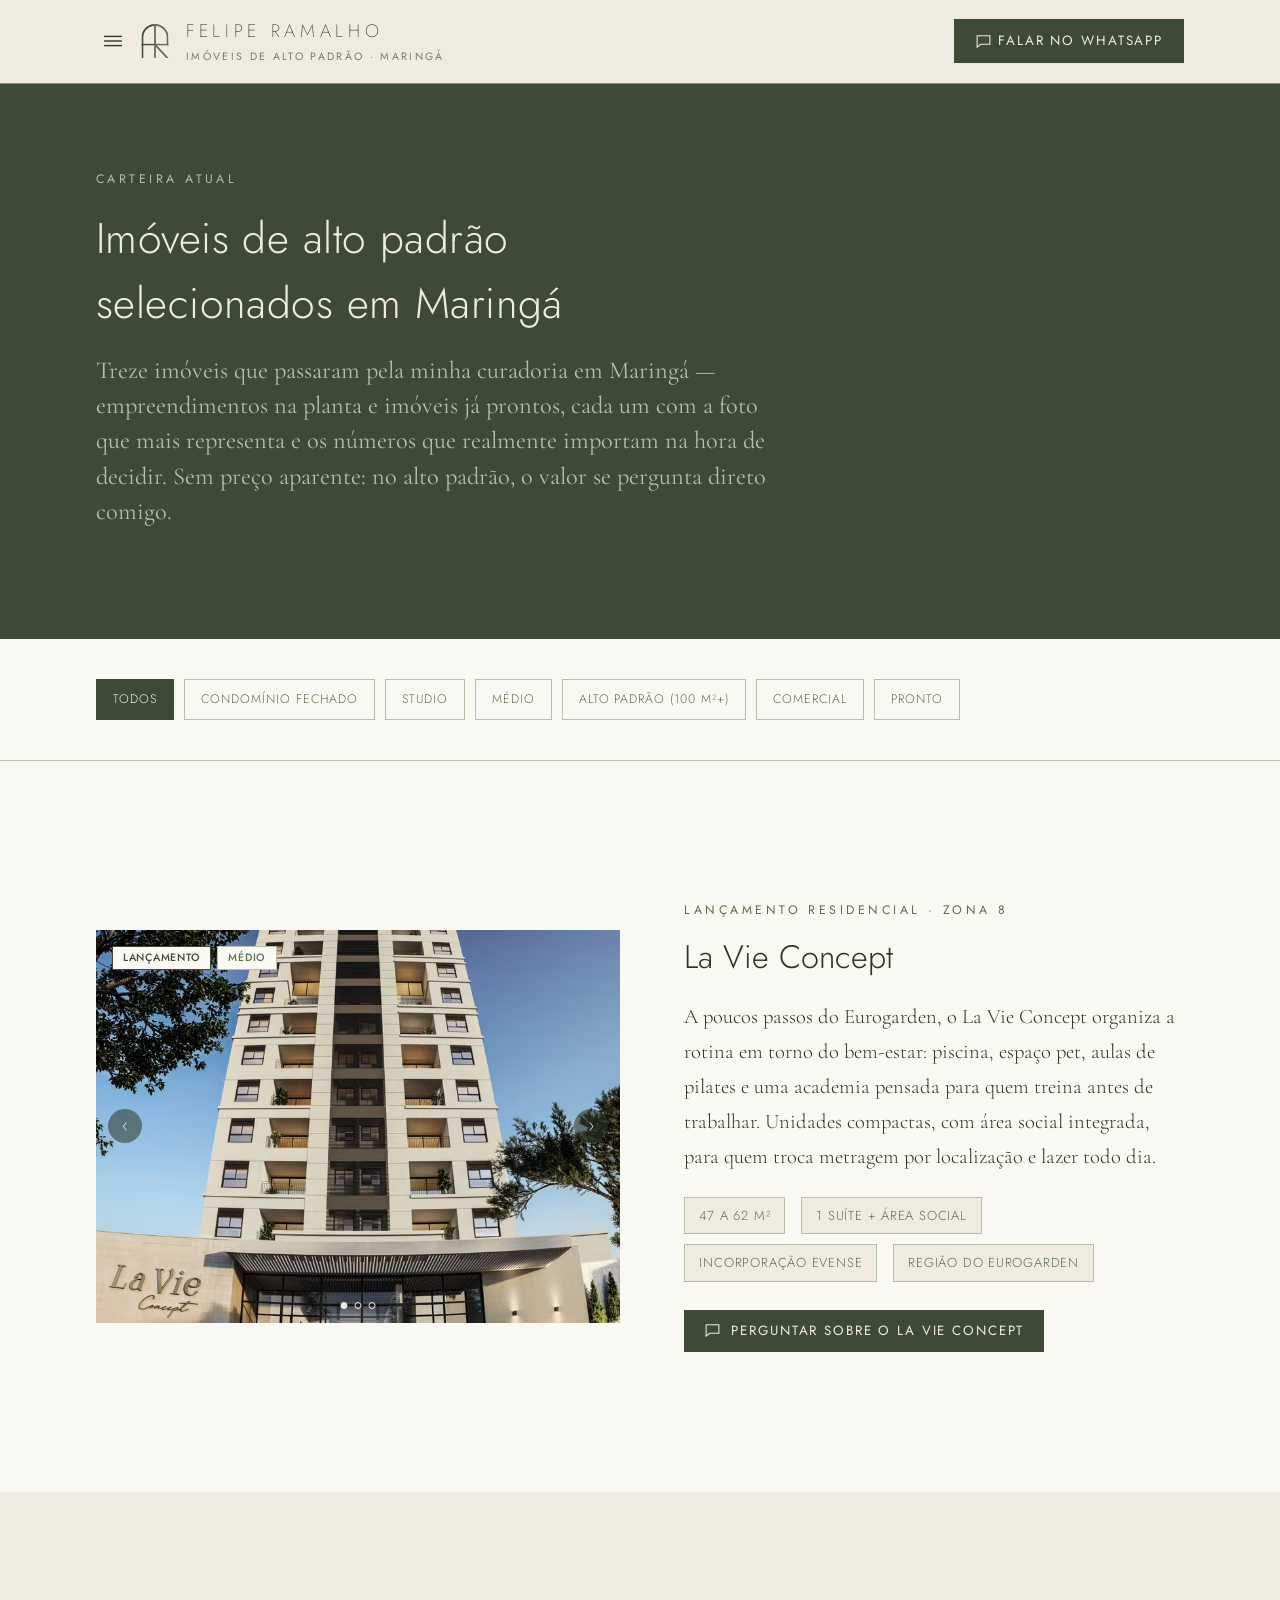
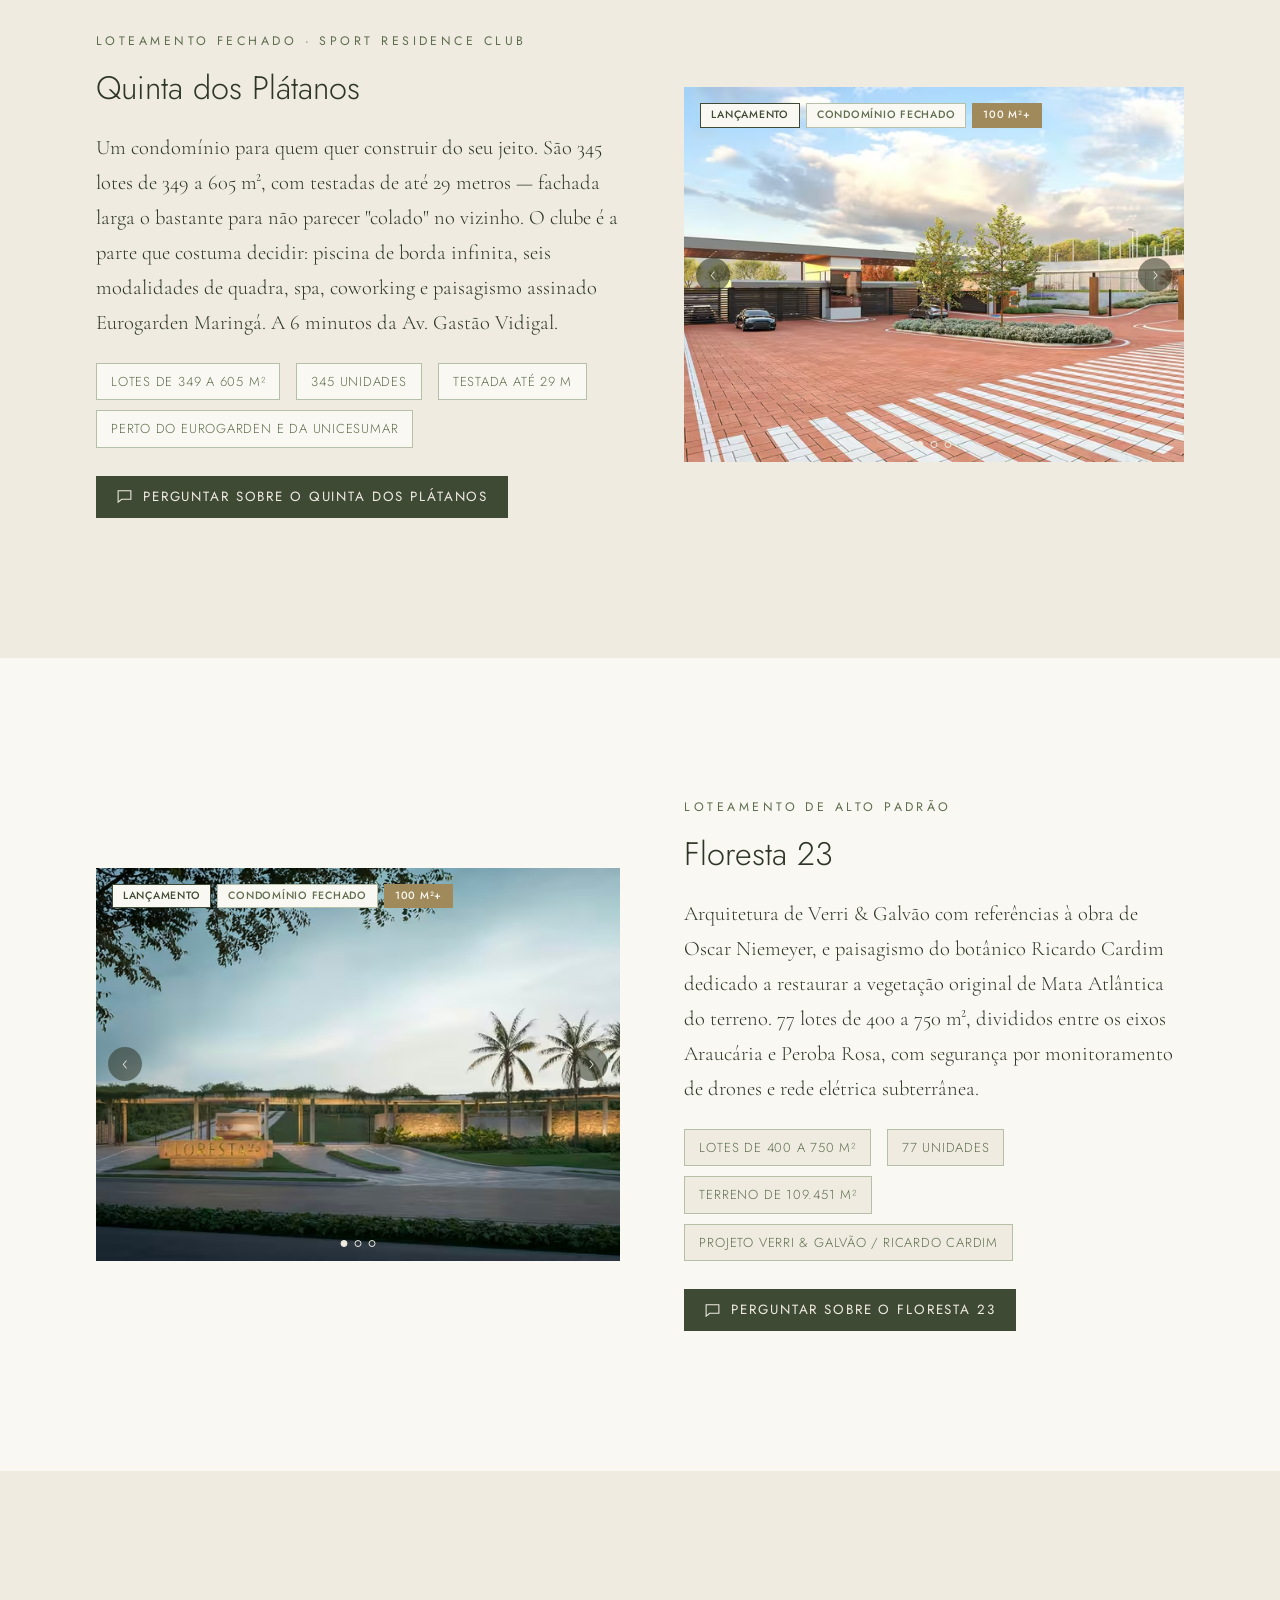
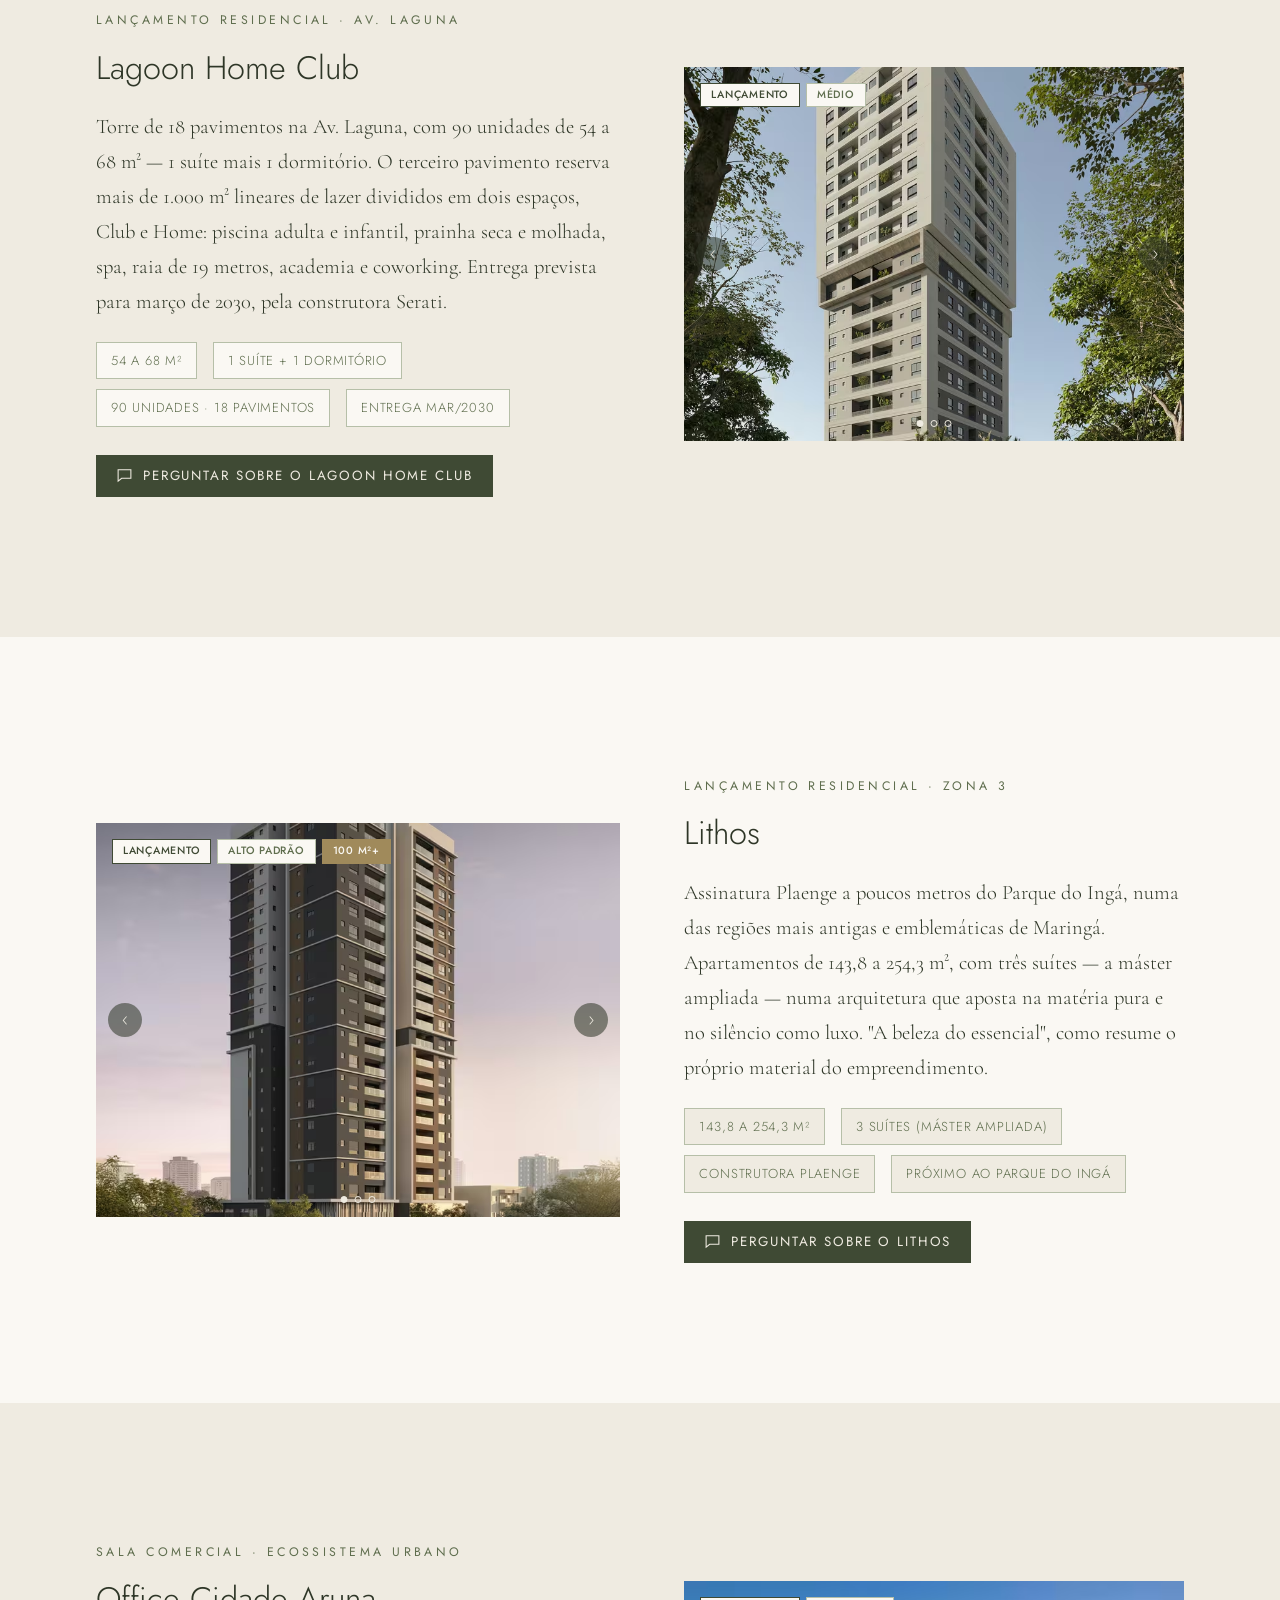
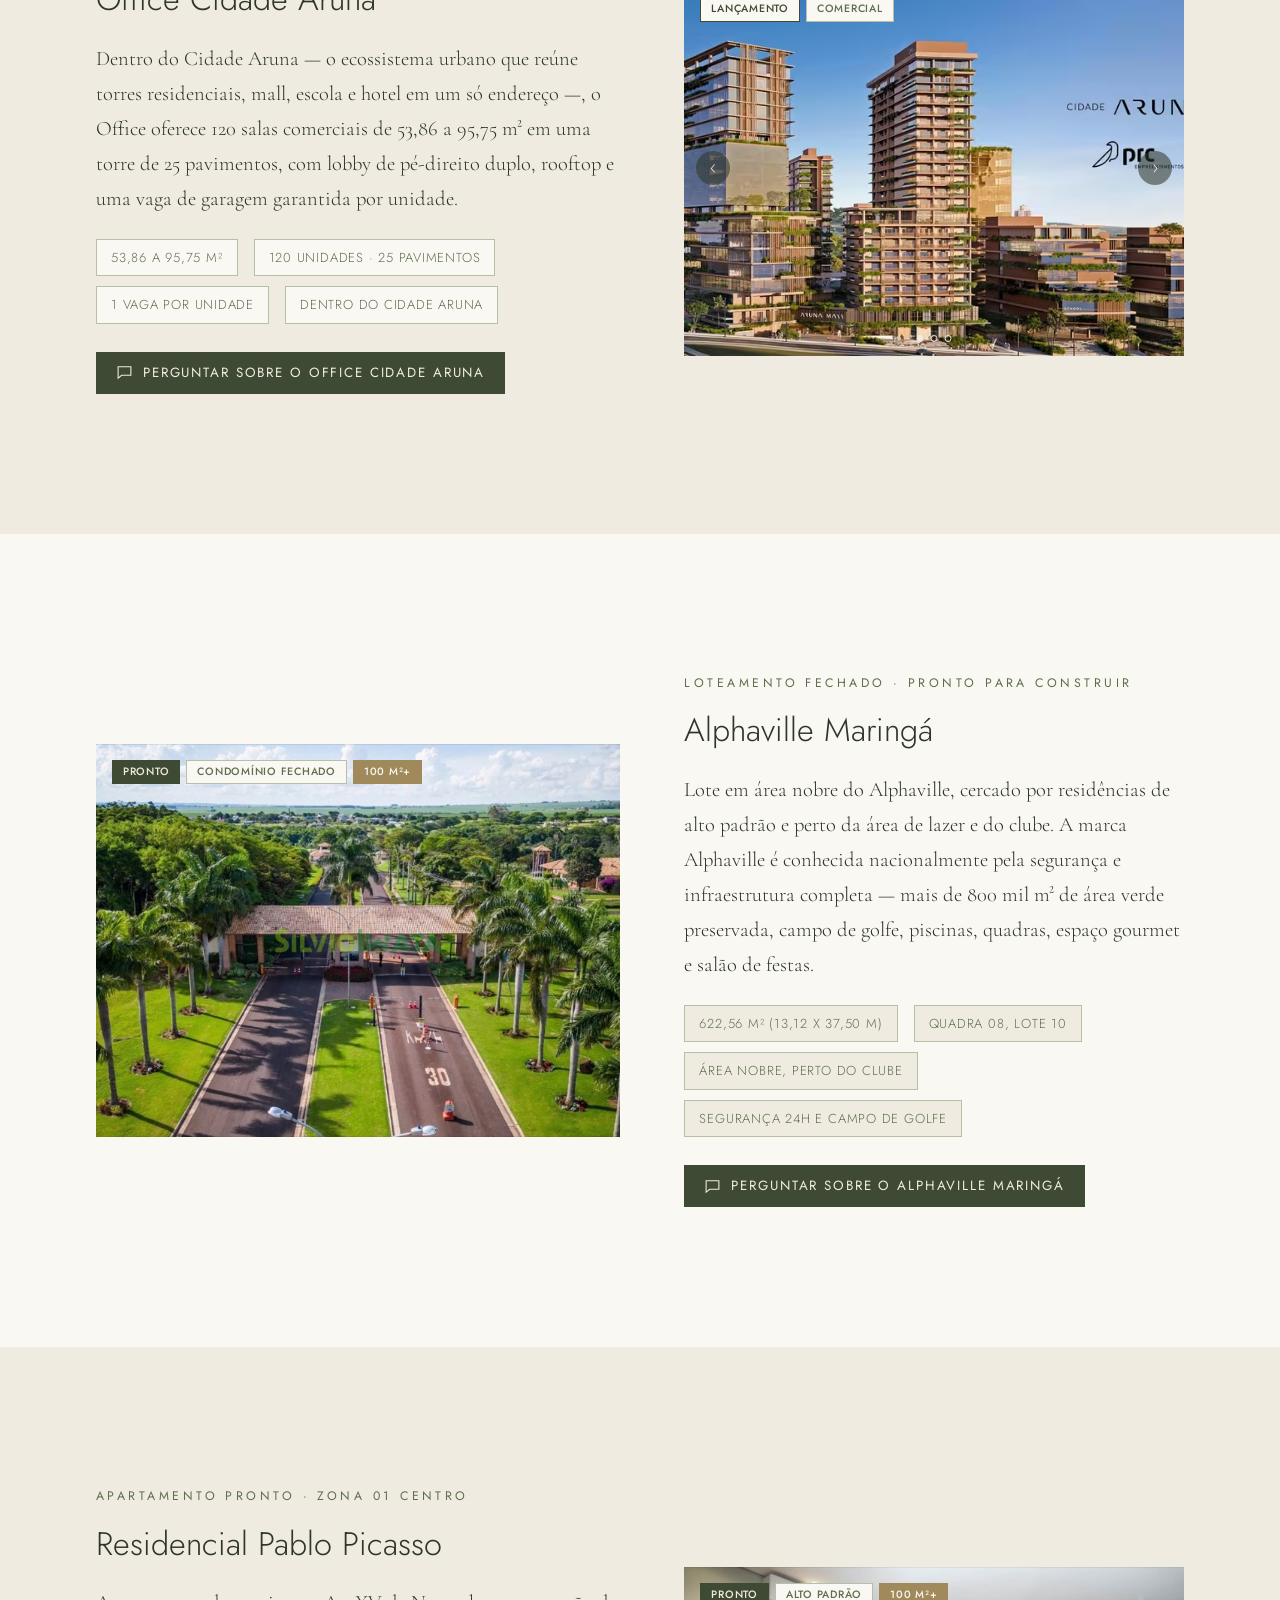
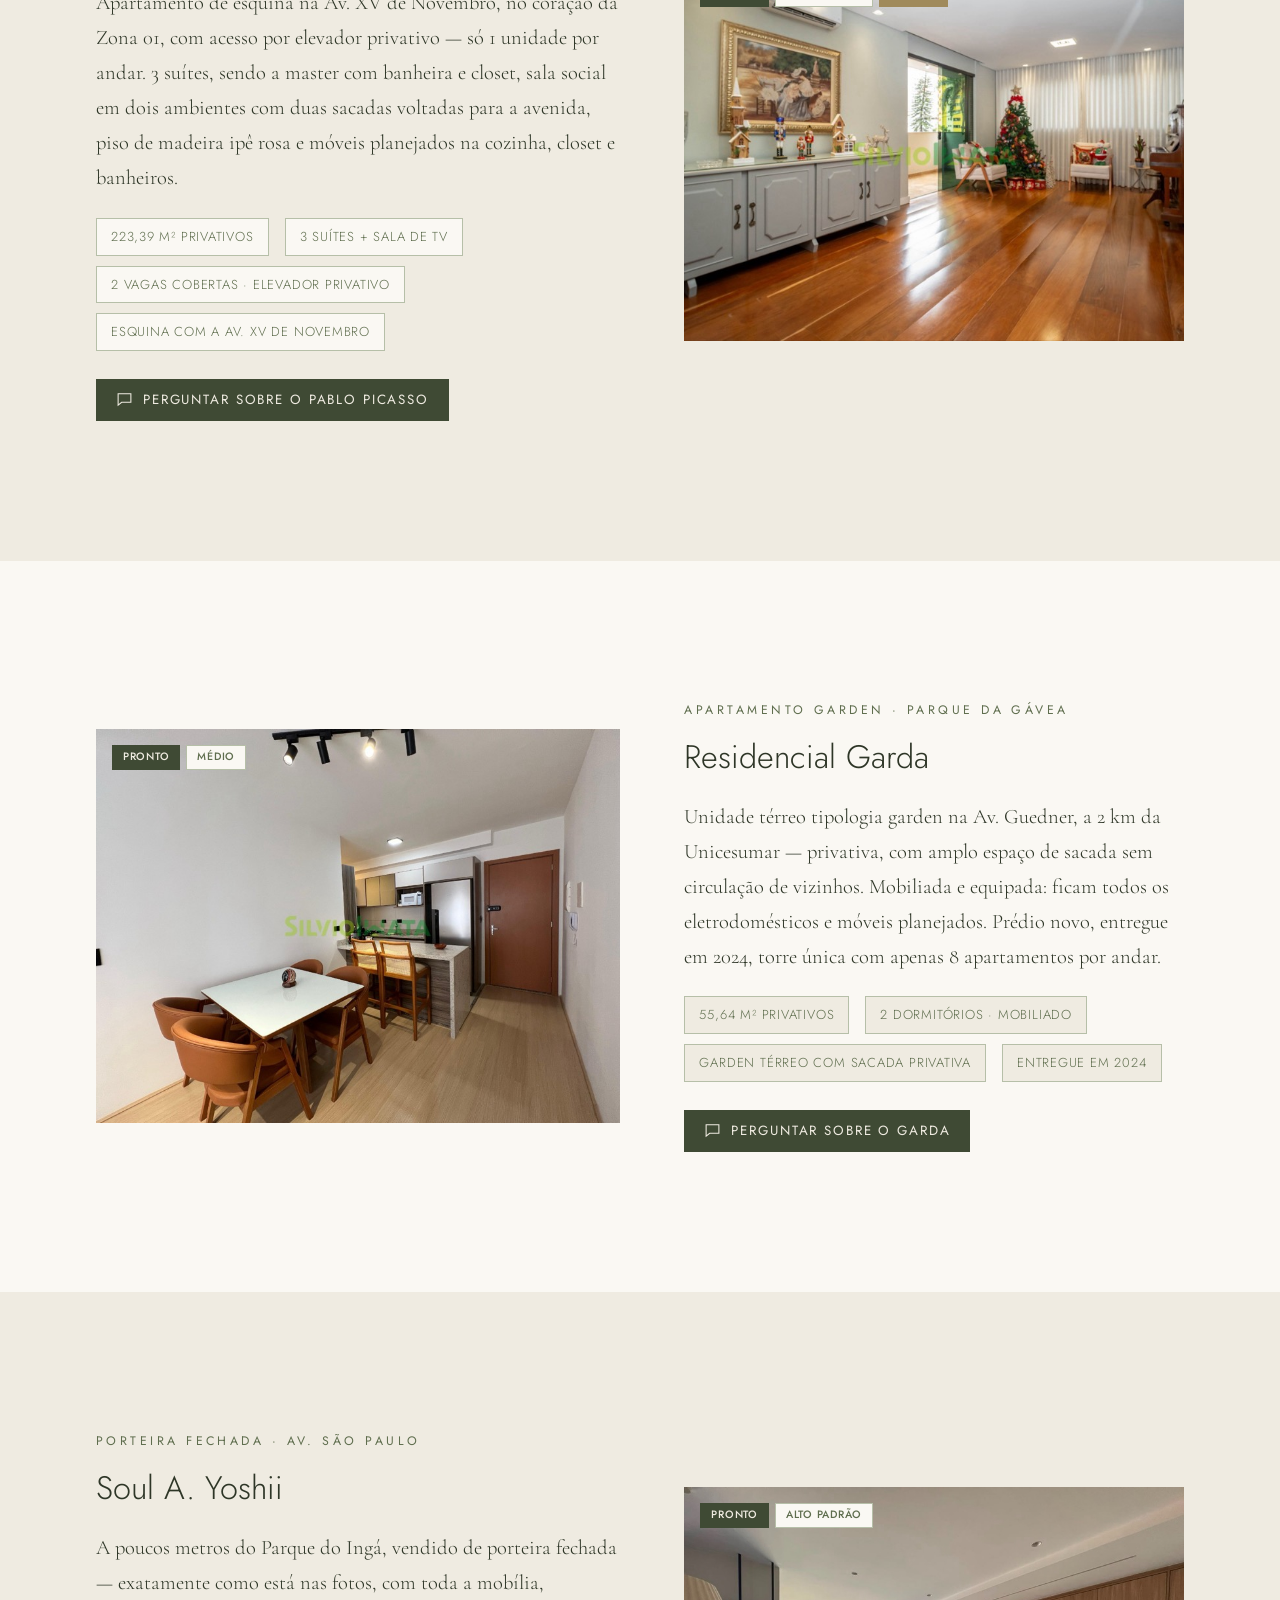
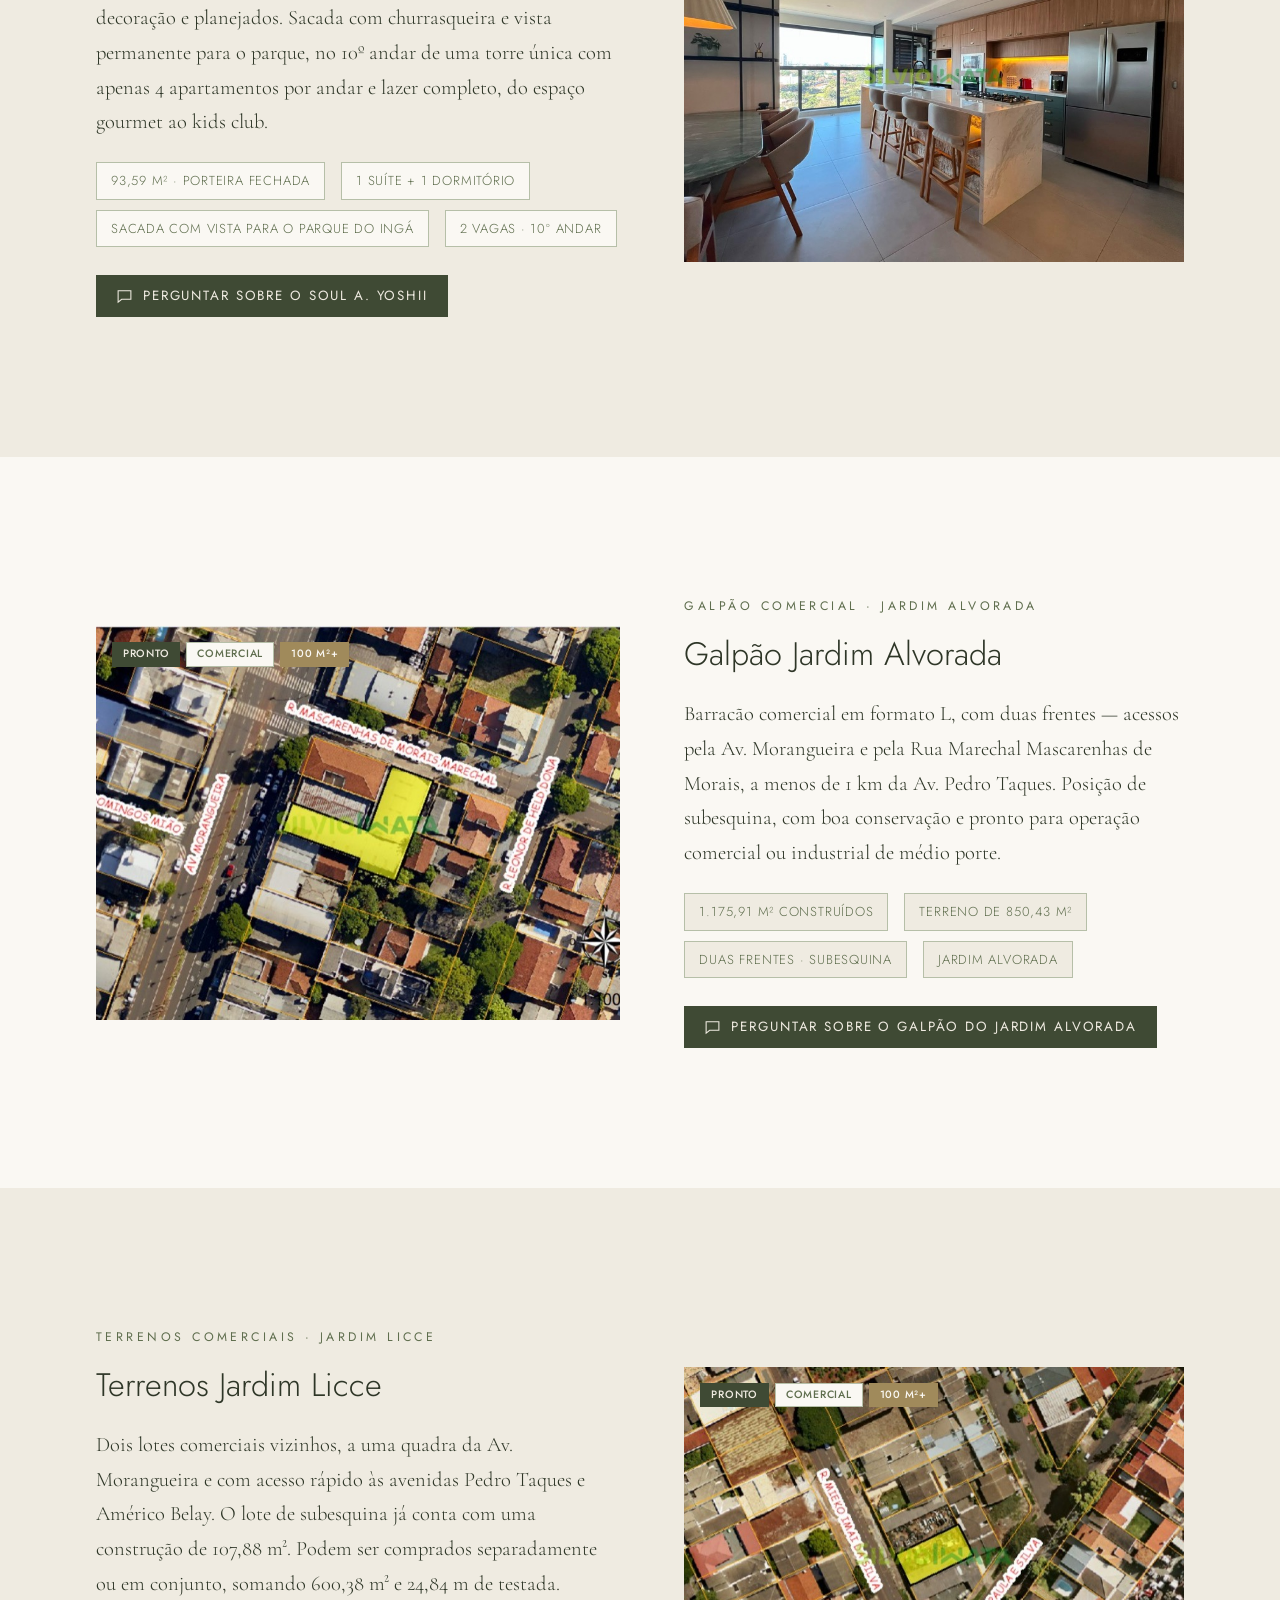
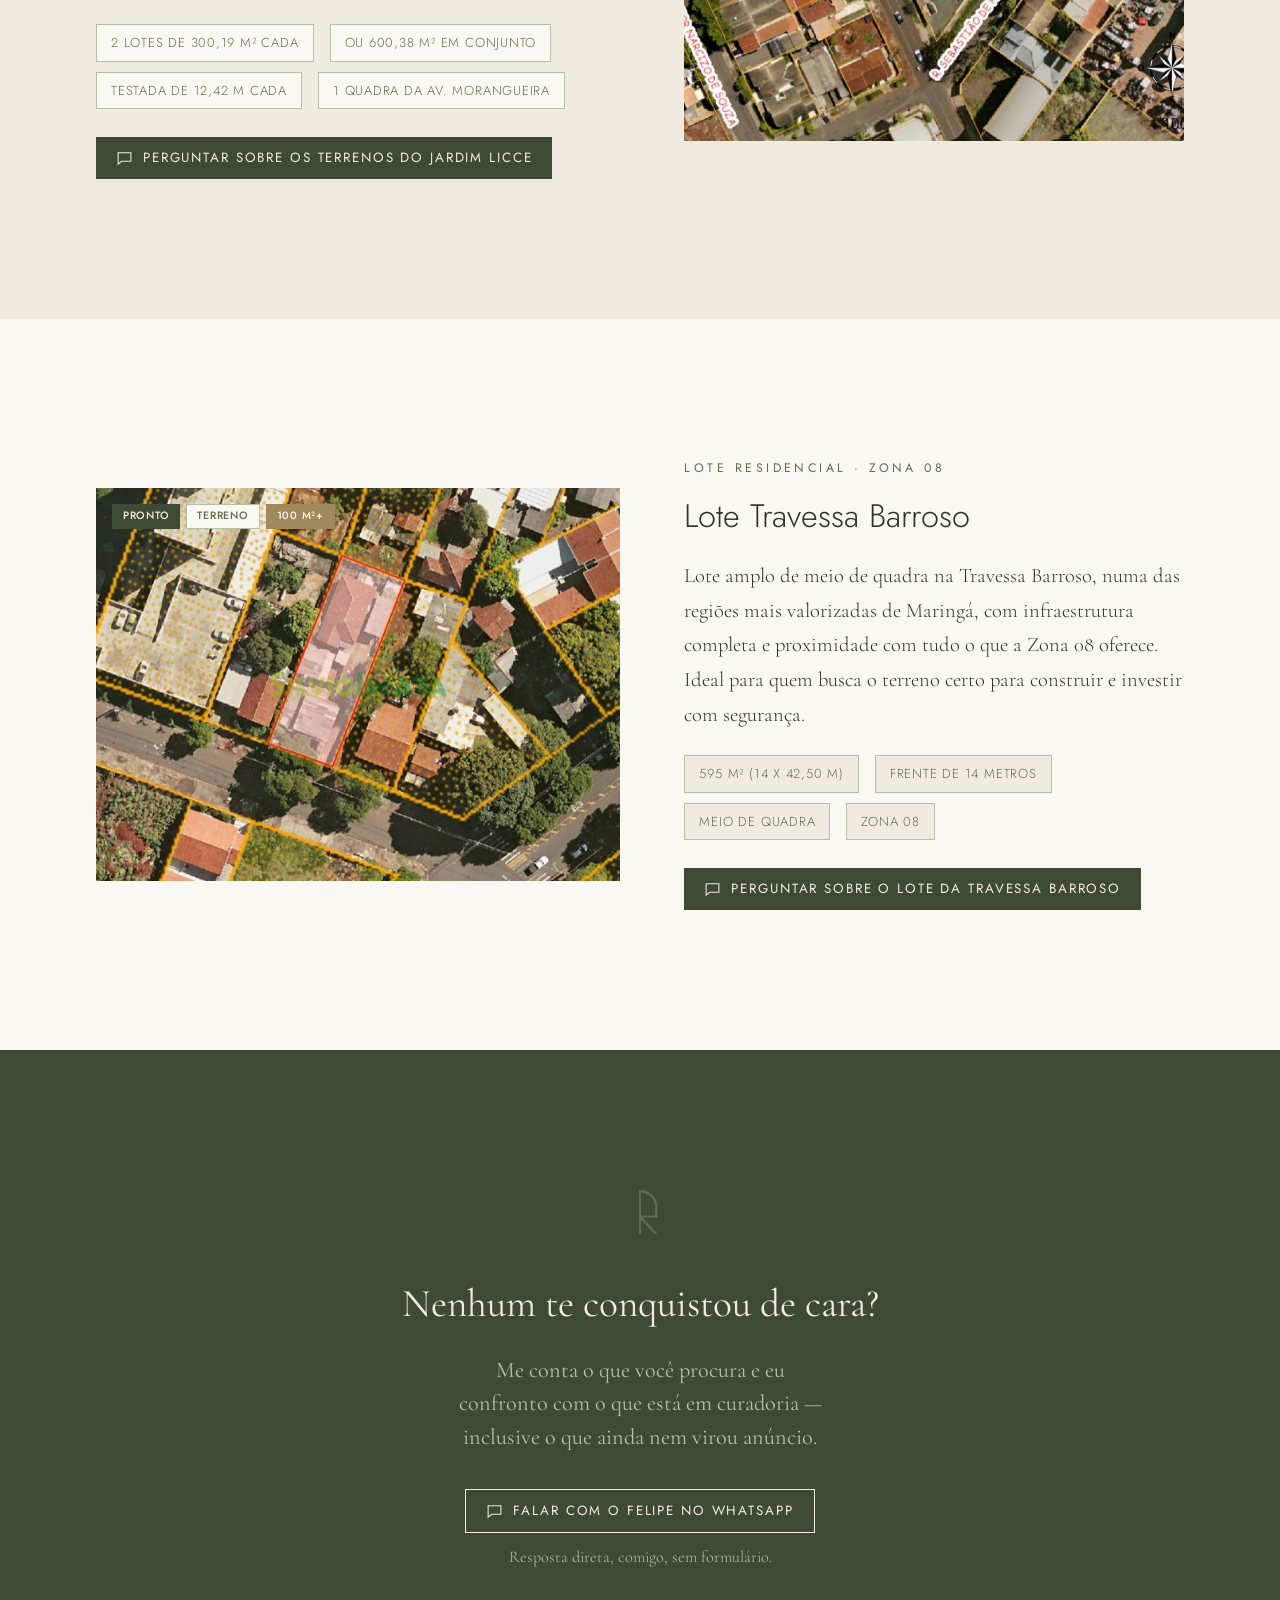
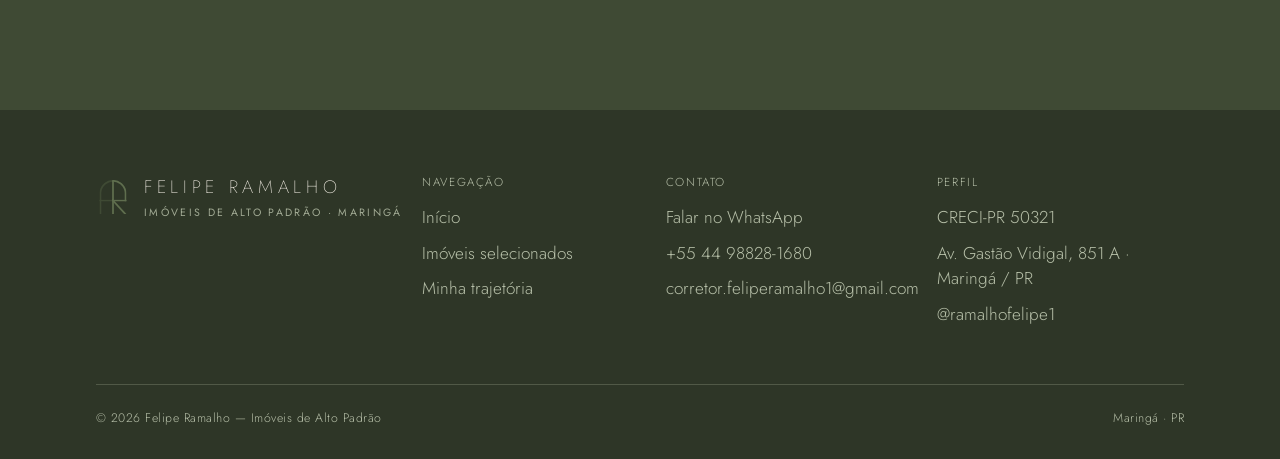
==== commit 3938a9da: "Corrige etiquetas de tipo dos imóveis e dá mais destaque ao CTA final Soul A. Yoshii passa de "Médio" ====
--- a/imoveis.html
+++ b/imoveis.html
@@ -352,7 +352,7 @@
   </section>
 
   <!-- LA VIE CONCEPT -->
-  <section class="property-feature property-feature--papel reveal" aria-labelledby="lavie-title" data-category="studio">
+  <section class="property-feature property-feature--papel reveal" aria-labelledby="lavie-title" data-category="medio">
     <div class="container">
       <div class="feature-row">
         <figure class="feature-row__media property-gallery" data-gallery>
@@ -381,7 +381,7 @@
           </div>
           <div class="property-tags">
             <span class="tag tag--lancamento">Lançamento</span>
-            <span class="tag tag--tipo">Studio</span>
+            <span class="tag tag--tipo">Médio</span>
           </div>
           <button type="button" class="property-gallery__arrow property-gallery__arrow--prev" aria-label="Foto anterior">‹</button>
           <button type="button" class="property-gallery__arrow property-gallery__arrow--next" aria-label="Próxima foto">›</button>
@@ -537,7 +537,7 @@
   </section>
 
   <!-- LAGOON HOME CLUB -->
-  <section class="property-feature property-feature--areia reveal" aria-labelledby="lagoon-title" data-category="studio">
+  <section class="property-feature property-feature--areia reveal" aria-labelledby="lagoon-title" data-category="medio">
     <div class="container">
       <div class="feature-row feature-row--reverse">
         <figure class="feature-row__media property-gallery" data-gallery>
@@ -566,7 +566,7 @@
           </div>
           <div class="property-tags">
             <span class="tag tag--lancamento">Lançamento</span>
-            <span class="tag tag--tipo">Studio</span>
+            <span class="tag tag--tipo">Médio</span>
           </div>
           <button type="button" class="property-gallery__arrow property-gallery__arrow--prev" aria-label="Foto anterior">‹</button>
           <button type="button" class="property-gallery__arrow property-gallery__arrow--next" aria-label="Próxima foto">›</button>
@@ -787,14 +787,14 @@
   </section>
 
   <!-- RESIDENCIAL GARDA -->
-  <section class="property-feature property-feature--papel reveal" aria-labelledby="garda-title" data-category="studio pronto">
+  <section class="property-feature property-feature--papel reveal" aria-labelledby="garda-title" data-category="medio pronto">
     <div class="container">
       <div class="feature-row">
         <figure class="feature-row__media">
           <img src="assets/img/prop-garda-800.jpg" srcset="assets/img/prop-garda-480.jpg 480w, assets/img/prop-garda-800.jpg 800w, assets/img/prop-garda-1200.jpg 1200w" sizes="(min-width: 900px) 46vw, 90vw" width="1200" height="900" loading="lazy" decoding="async" alt="Sala de jantar integrada à cozinha do apartamento garden no Residencial Garda.">
           <div class="property-tags">
             <span class="tag tag--pronto">Pronto</span>
-            <span class="tag tag--tipo">Studio</span>
+            <span class="tag tag--tipo">Médio</span>
           </div>
         </figure>
         <div class="feature-row__body">
@@ -819,14 +819,14 @@
   </section>
 
   <!-- SOUL A. YOSHII -->
-  <section class="property-feature property-feature--areia reveal" aria-labelledby="soulyoshii-title" data-category="medio pronto">
+  <section class="property-feature property-feature--areia reveal" aria-labelledby="soulyoshii-title" data-category="alto pronto">
     <div class="container">
       <div class="feature-row feature-row--reverse">
         <figure class="feature-row__media">
           <img src="assets/img/prop-soulyoshii-800.jpg" srcset="assets/img/prop-soulyoshii-480.jpg 480w, assets/img/prop-soulyoshii-800.jpg 800w, assets/img/prop-soulyoshii-1200.jpg 1200w" sizes="(min-width: 900px) 46vw, 90vw" width="1200" height="900" loading="lazy" decoding="async" alt="Cozinha integrada com ilha central do apartamento no Soul A. Yoshii, com vista para a cidade.">
           <div class="property-tags">
             <span class="tag tag--pronto">Pronto</span>
-            <span class="tag tag--tipo">Médio</span>
+            <span class="tag tag--tipo">Alto padrão</span>
           </div>
         </figure>
         <div class="feature-row__body">
@@ -953,8 +953,8 @@
   <section class="cta-final reveal">
     <div class="container">
       <span class="brand-mark brand-mark--tone-areia" aria-hidden="true"><svg viewBox="0 0 300 299.999988"><use href="#mark"></use></svg></span>
-      <p class="eyebrow" style="color:var(--salvia); margin-bottom:20px;">Nenhum te conquistou de cara?</p>
-      <h2 class="cta-final__headline">Me conta o que você procura e eu confronto com o que está em curadoria — inclusive o que ainda nem virou anúncio.</h2>
+      <h2 class="cta-final__headline">Nenhum te conquistou de cara?</h2>
+      <p class="cta-final__sub">Me conta o que você procura e eu confronto com o que está em curadoria — inclusive o que ainda nem virou anúncio.</p>
       <div class="cta-final__actions">
         <a class="btn-wa btn-wa--ghost" href="https://wa.me/" data-wa data-wa-msg="Olá! Quero mais informações sobre um imóvel!">
           <svg width="17" height="17" aria-hidden="true"><use href="#icon-whatsapp"></use></svg>
--- a/styles.css
+++ b/styles.css
@@ -751,6 +751,21 @@
 }
 .property-card__cta svg { width: 14px; height: 14px; transition: transform .25s var(--ease); }
 .property-card__cta:hover svg, .property-card__cta:focus-visible svg { transform: translateX(4px); }
+.property-card__more {
+  font-family: var(--font-inst);
+  font-size: 0.76rem;
+  font-weight: 400;
+  letter-spacing: 0.06em;
+  text-transform: uppercase;
+  color: var(--claro);
+  display: inline-flex;
+  align-items: center;
+  gap: 6px;
+  transition: color 0.2s var(--ease);
+}
+.property-card__more svg { width: 12px; height: 12px; transition: transform .25s var(--ease); }
+.property-card__more:hover, .property-card__more:focus-visible { color: var(--musgo); }
+.property-card__more:hover svg, .property-card__more:focus-visible svg { transform: translateX(3px); }
 
 /* ---------- Assessor vs. portal ---------- */
 .assessor {
@@ -972,6 +987,15 @@
   max-width: 26ch;
   margin-inline: auto;
   color: var(--areia);
+}
+.cta-final__sub {
+  font-family: var(--font-ed);
+  font-weight: 400;
+  font-size: clamp(1.05rem, 0.95rem + 0.5vw, 1.3rem);
+  max-width: 34ch;
+  margin: 20px auto 0;
+  color: var(--salvia);
+  line-height: 1.5;
 }
 .cta-final__actions { margin-top: 36px; display: flex; flex-direction: column; align-items: center; }
 
@@ -1073,7 +1097,7 @@
   transition: opacity 0.5s var(--ease);
 }
 .property-gallery__slide.is-active { opacity: 1; z-index: 1; }
-.feature-row__media .property-gallery__slide img {
+.property-gallery__slide img {
   width: 100%;
   height: 100%;
   aspect-ratio: auto;
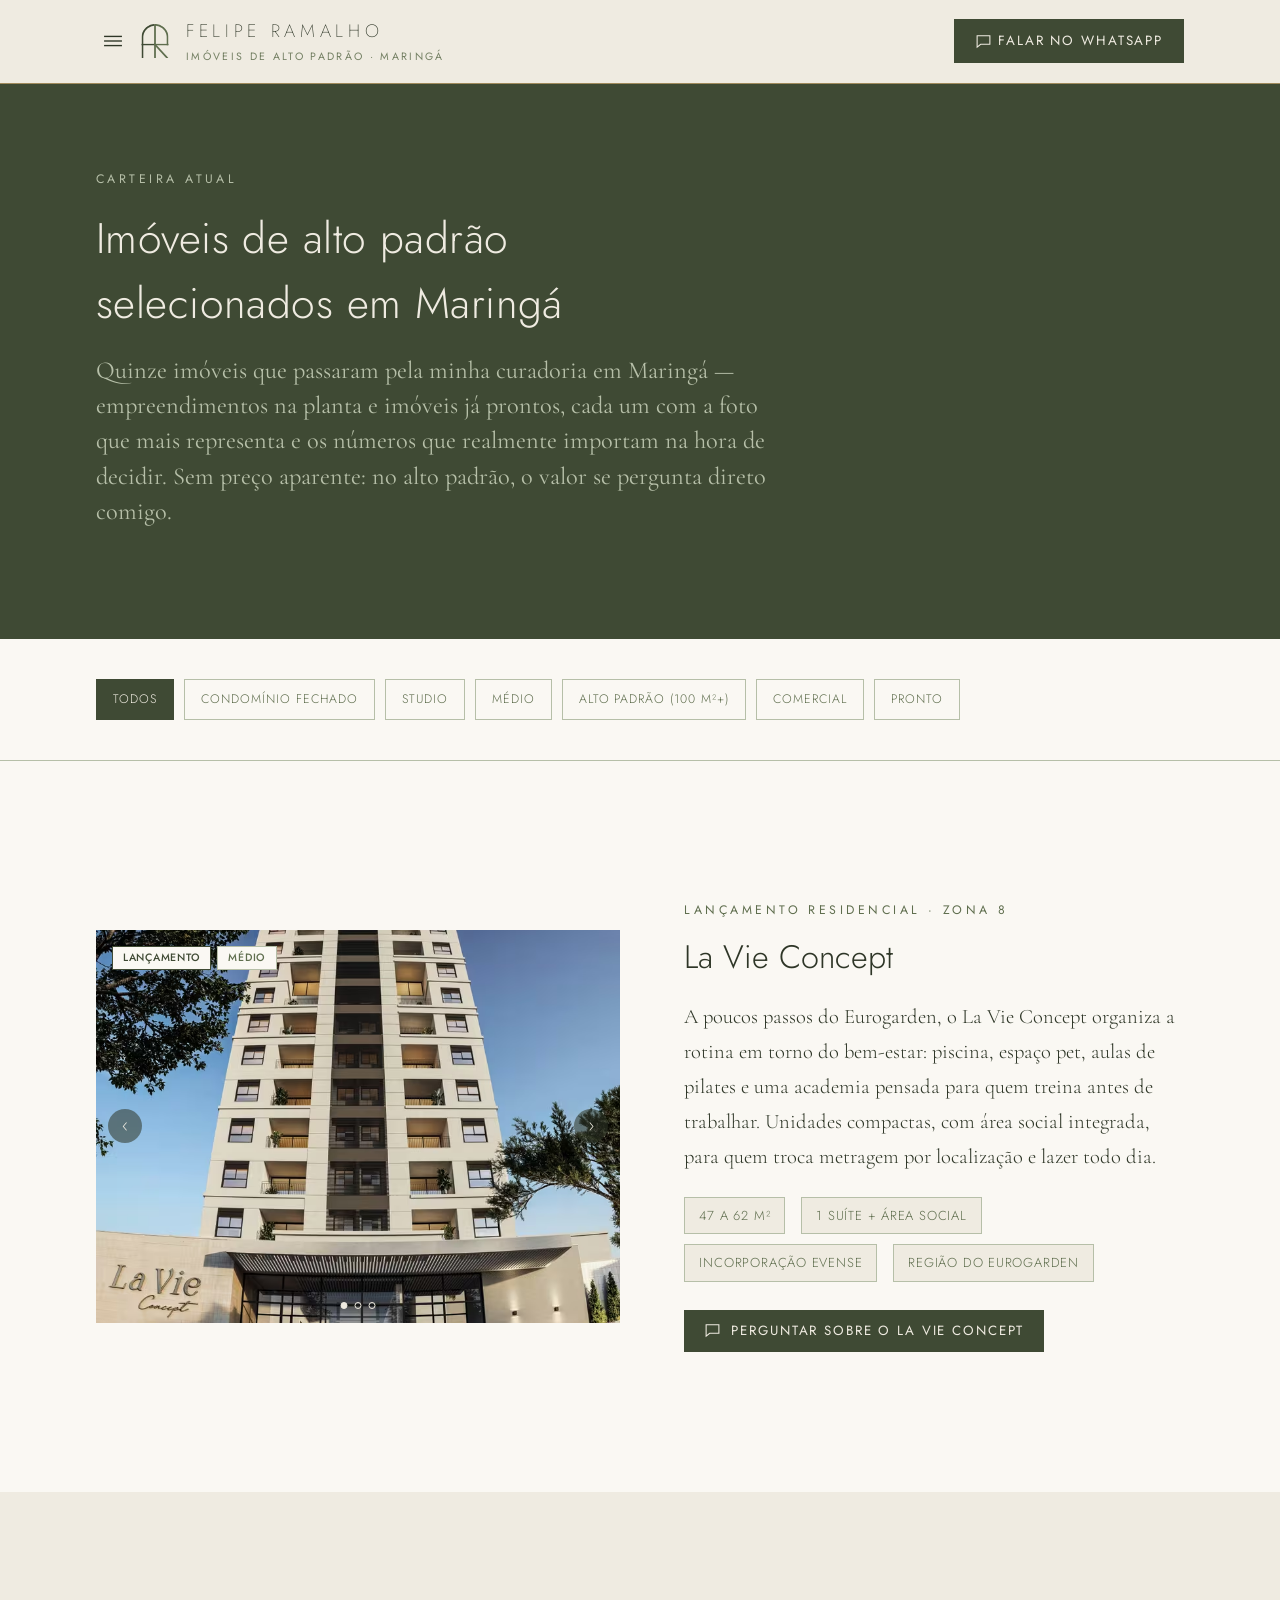
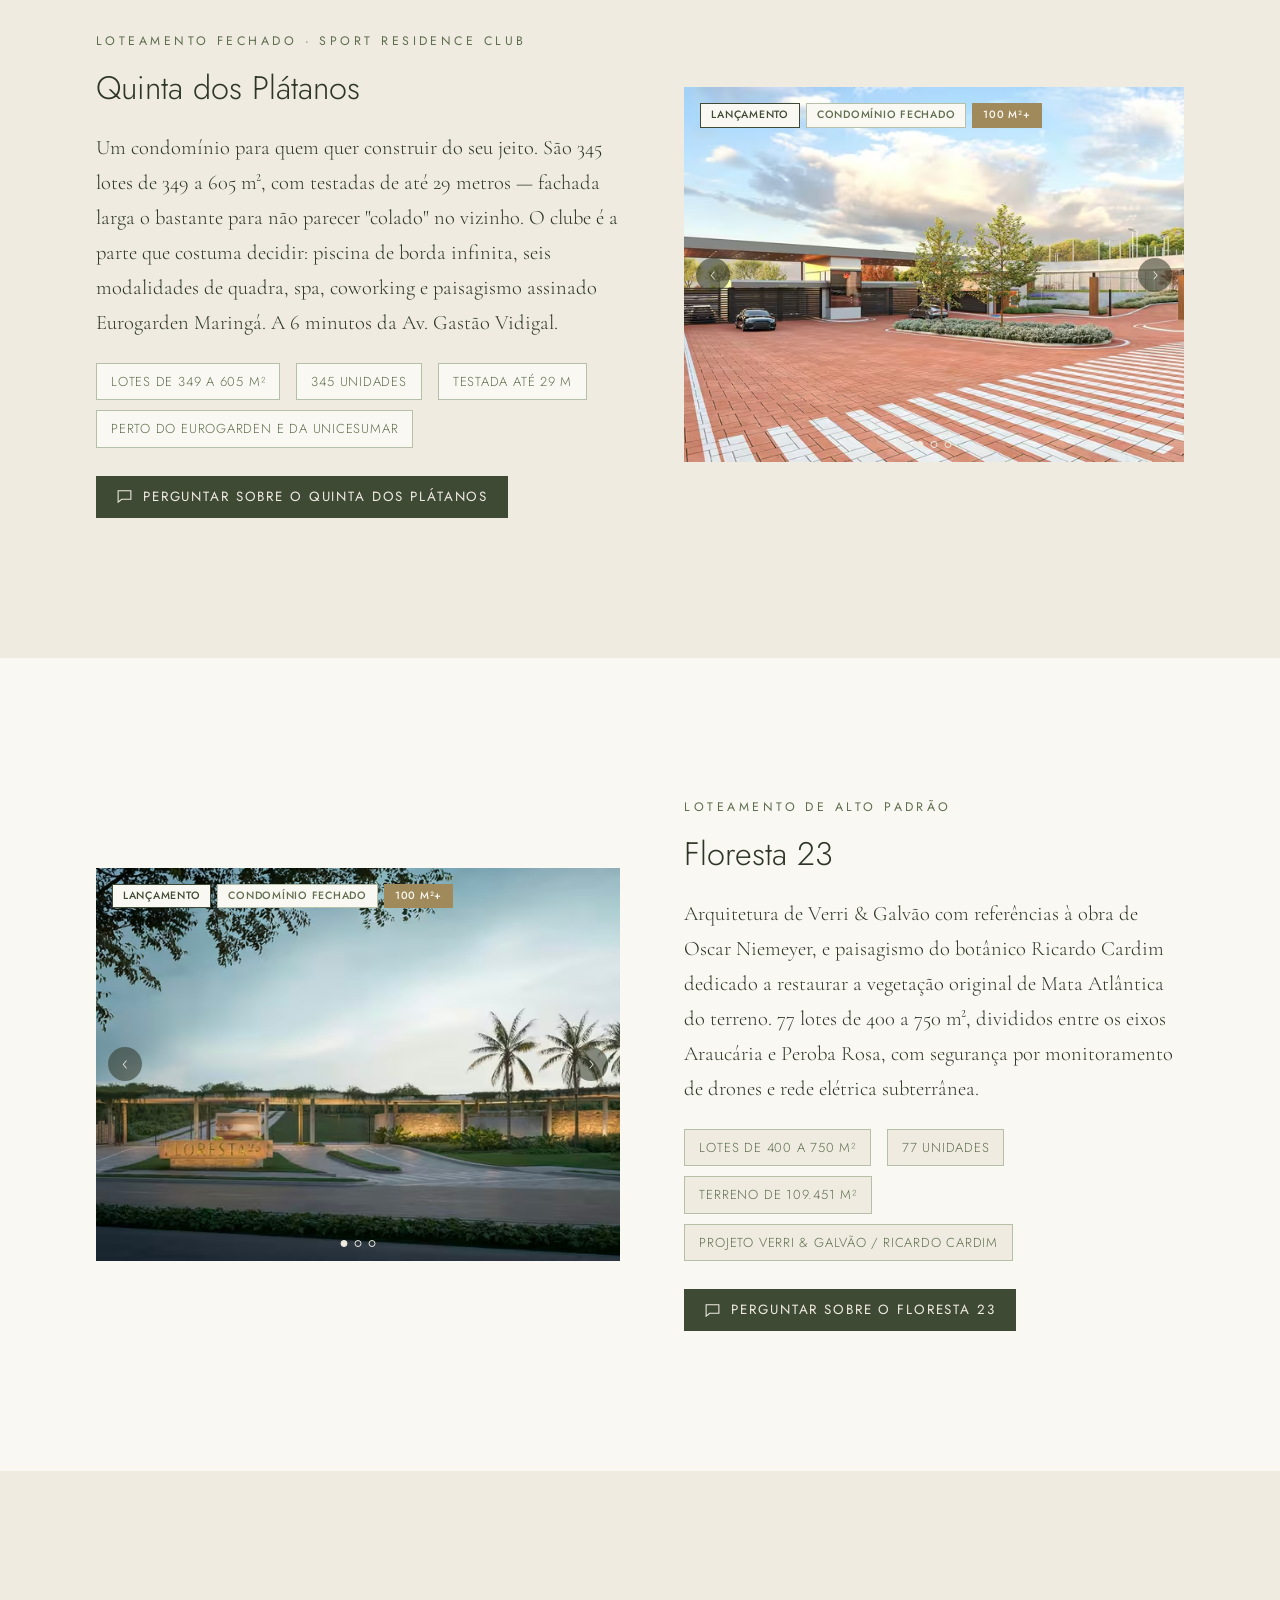
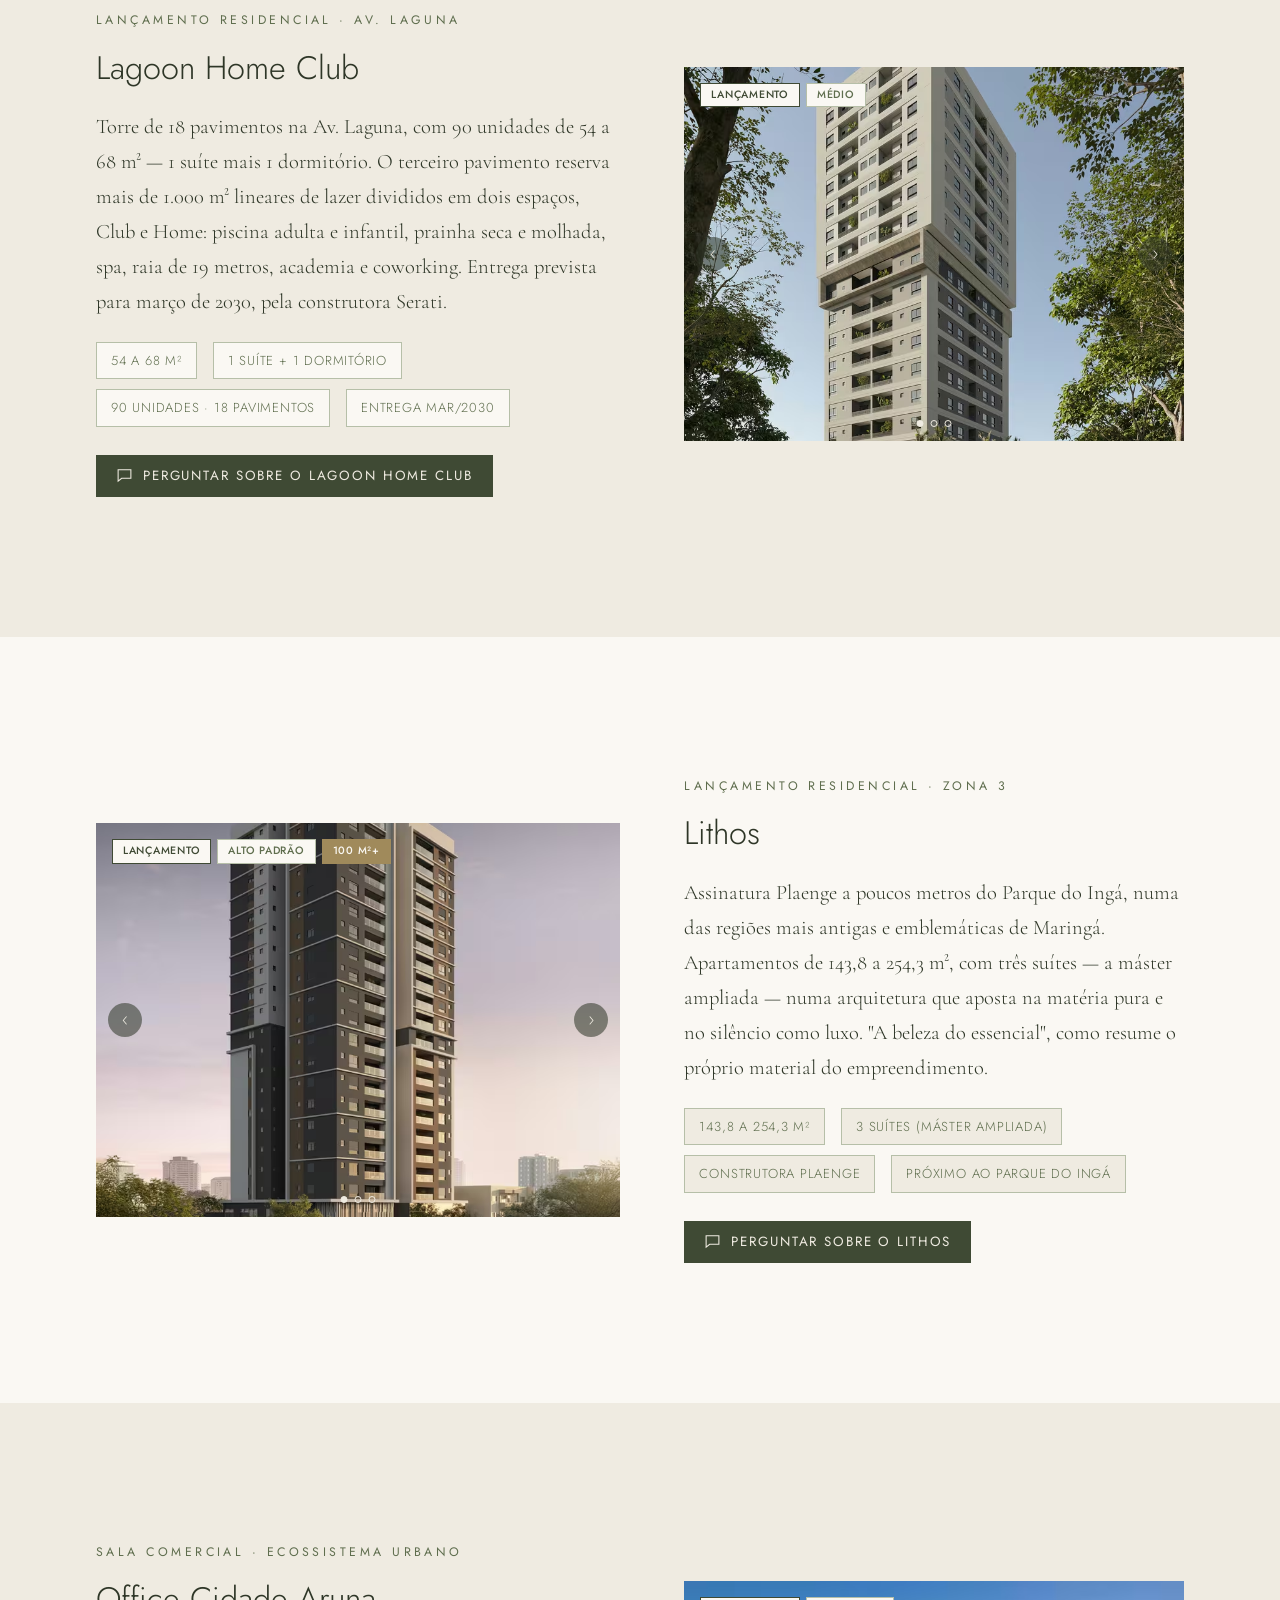
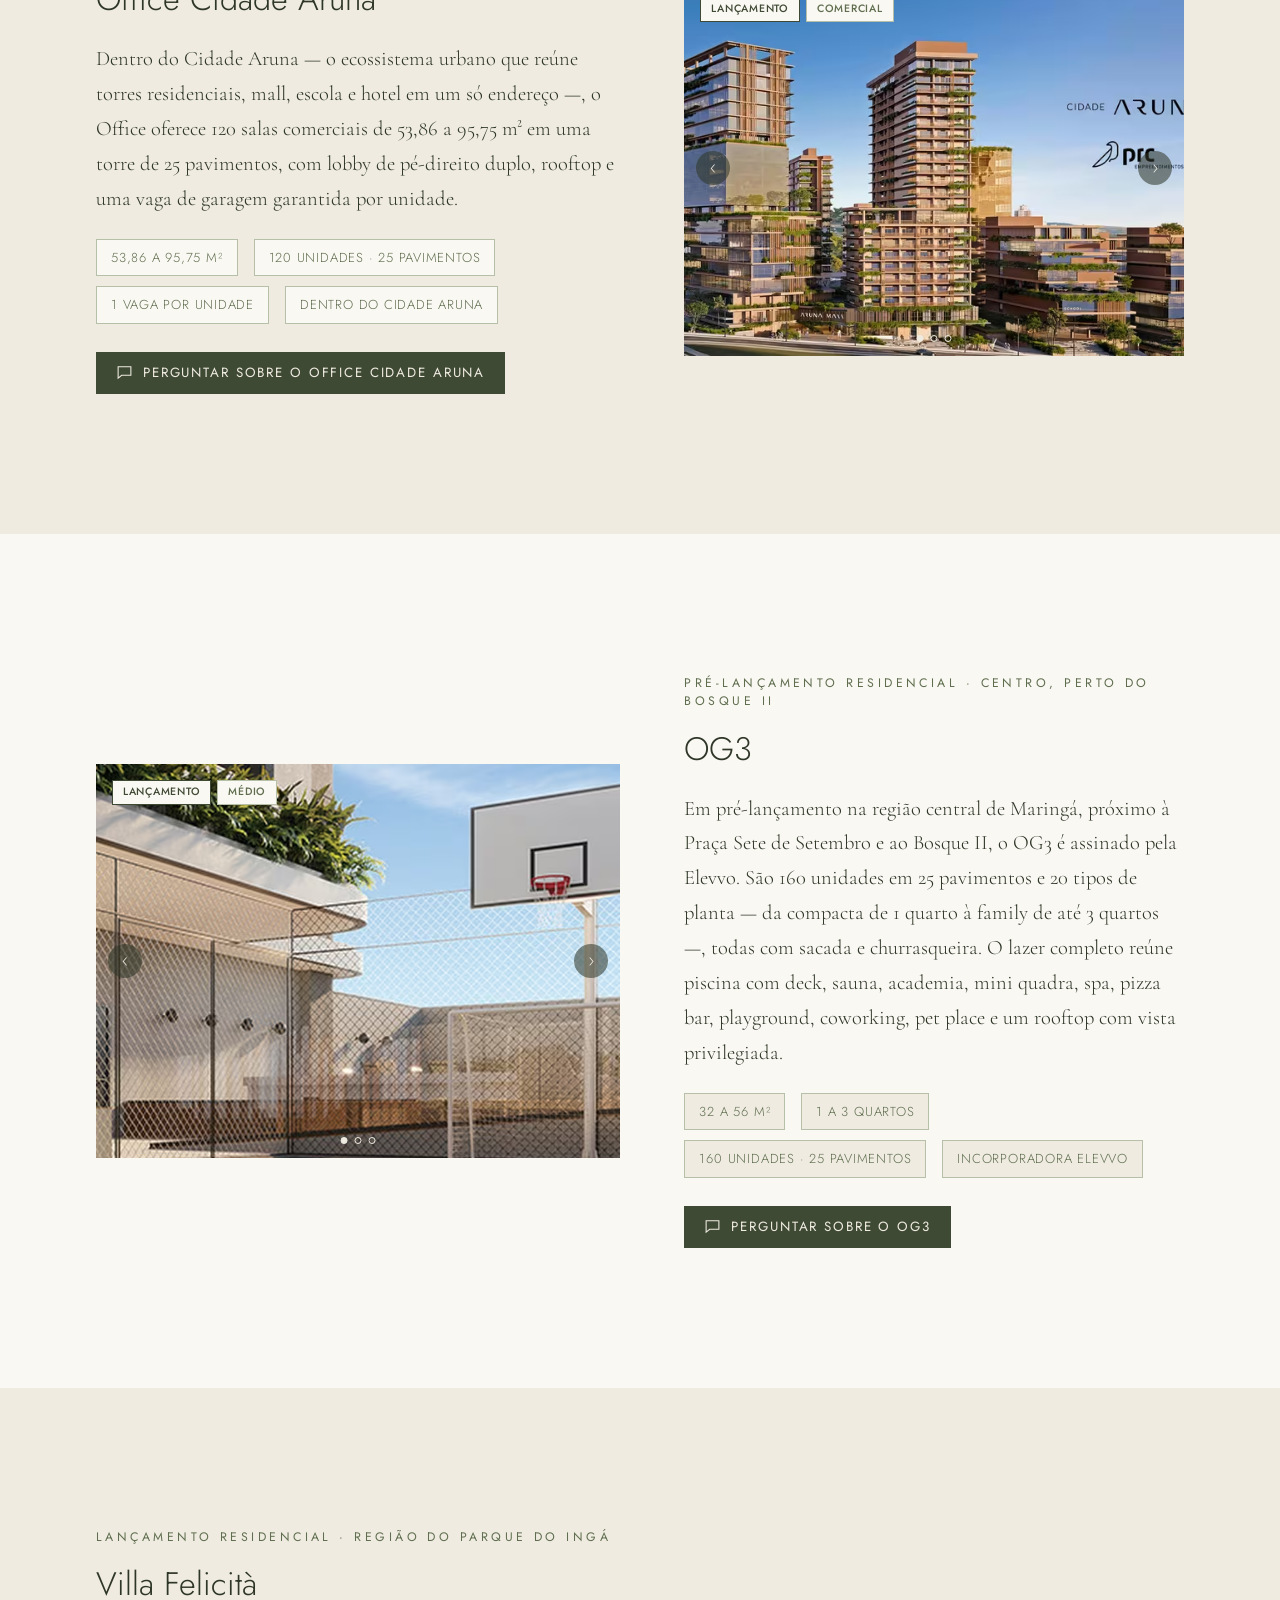
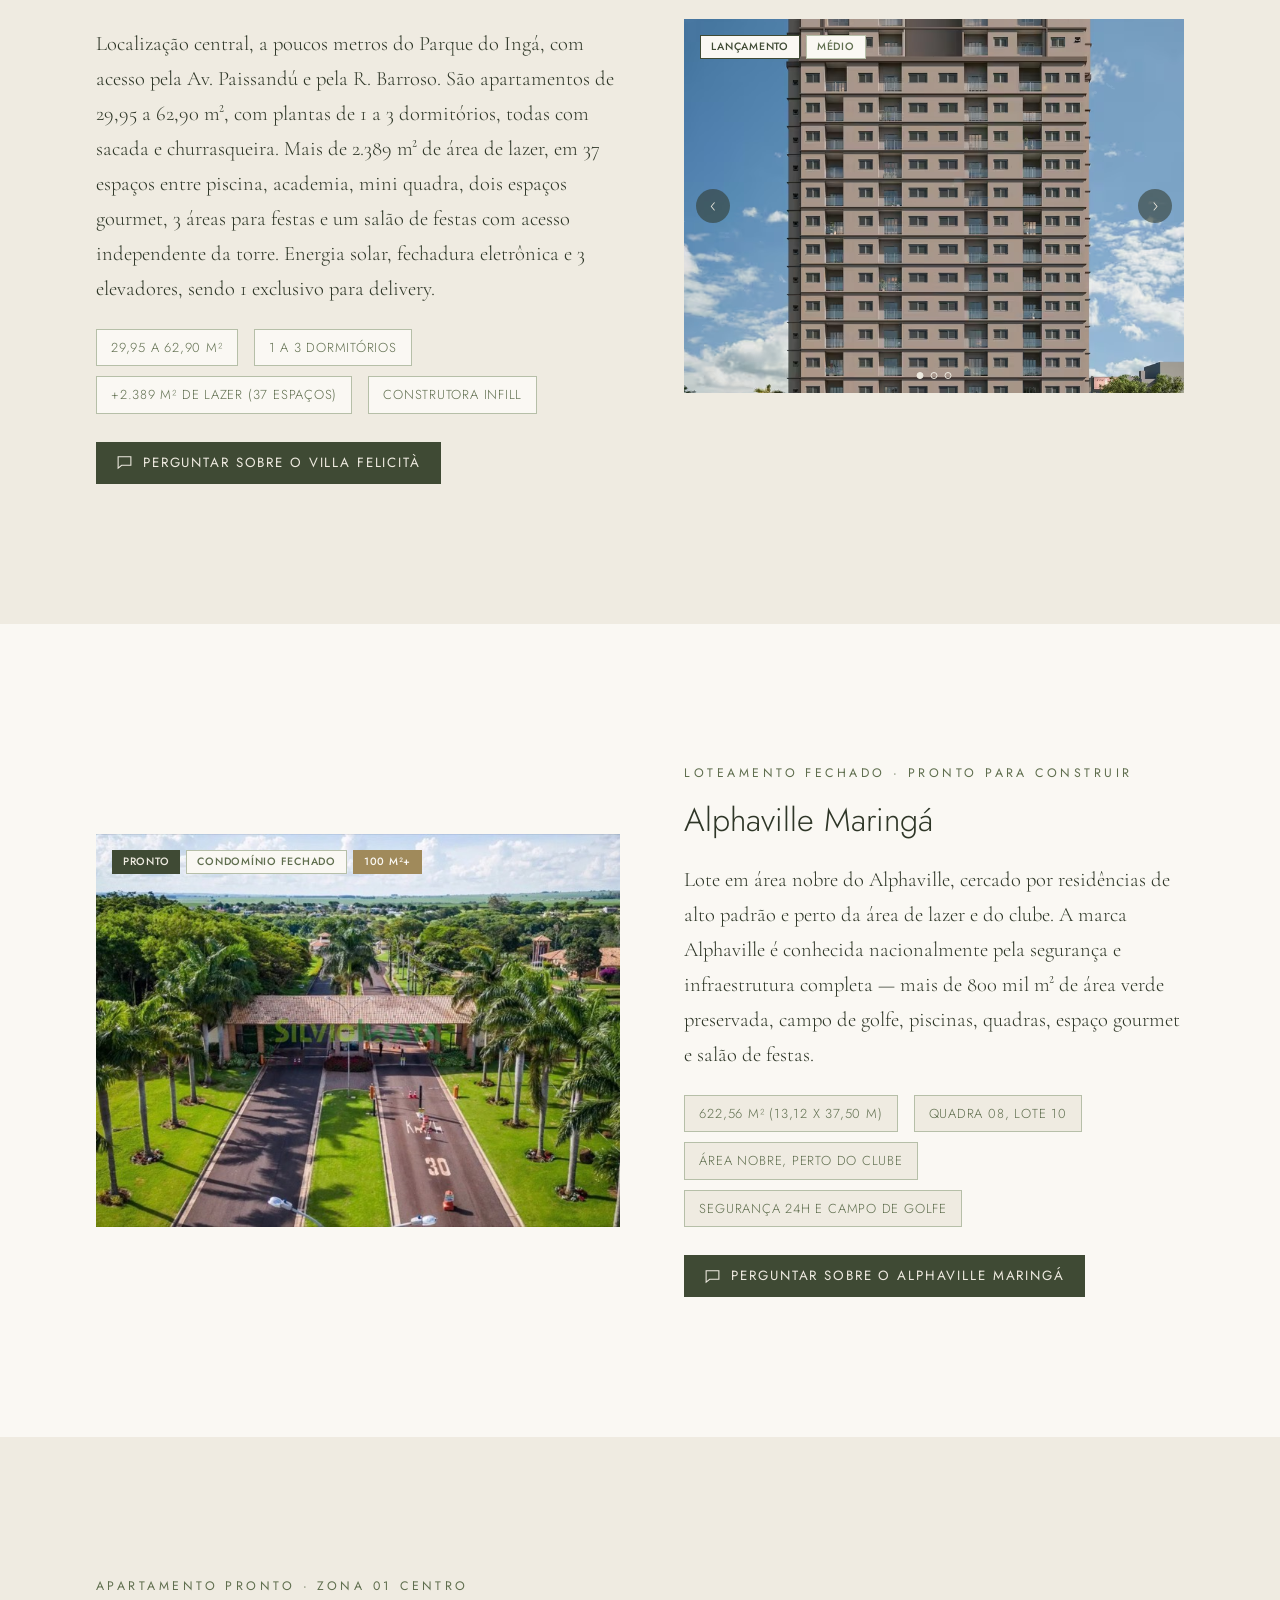
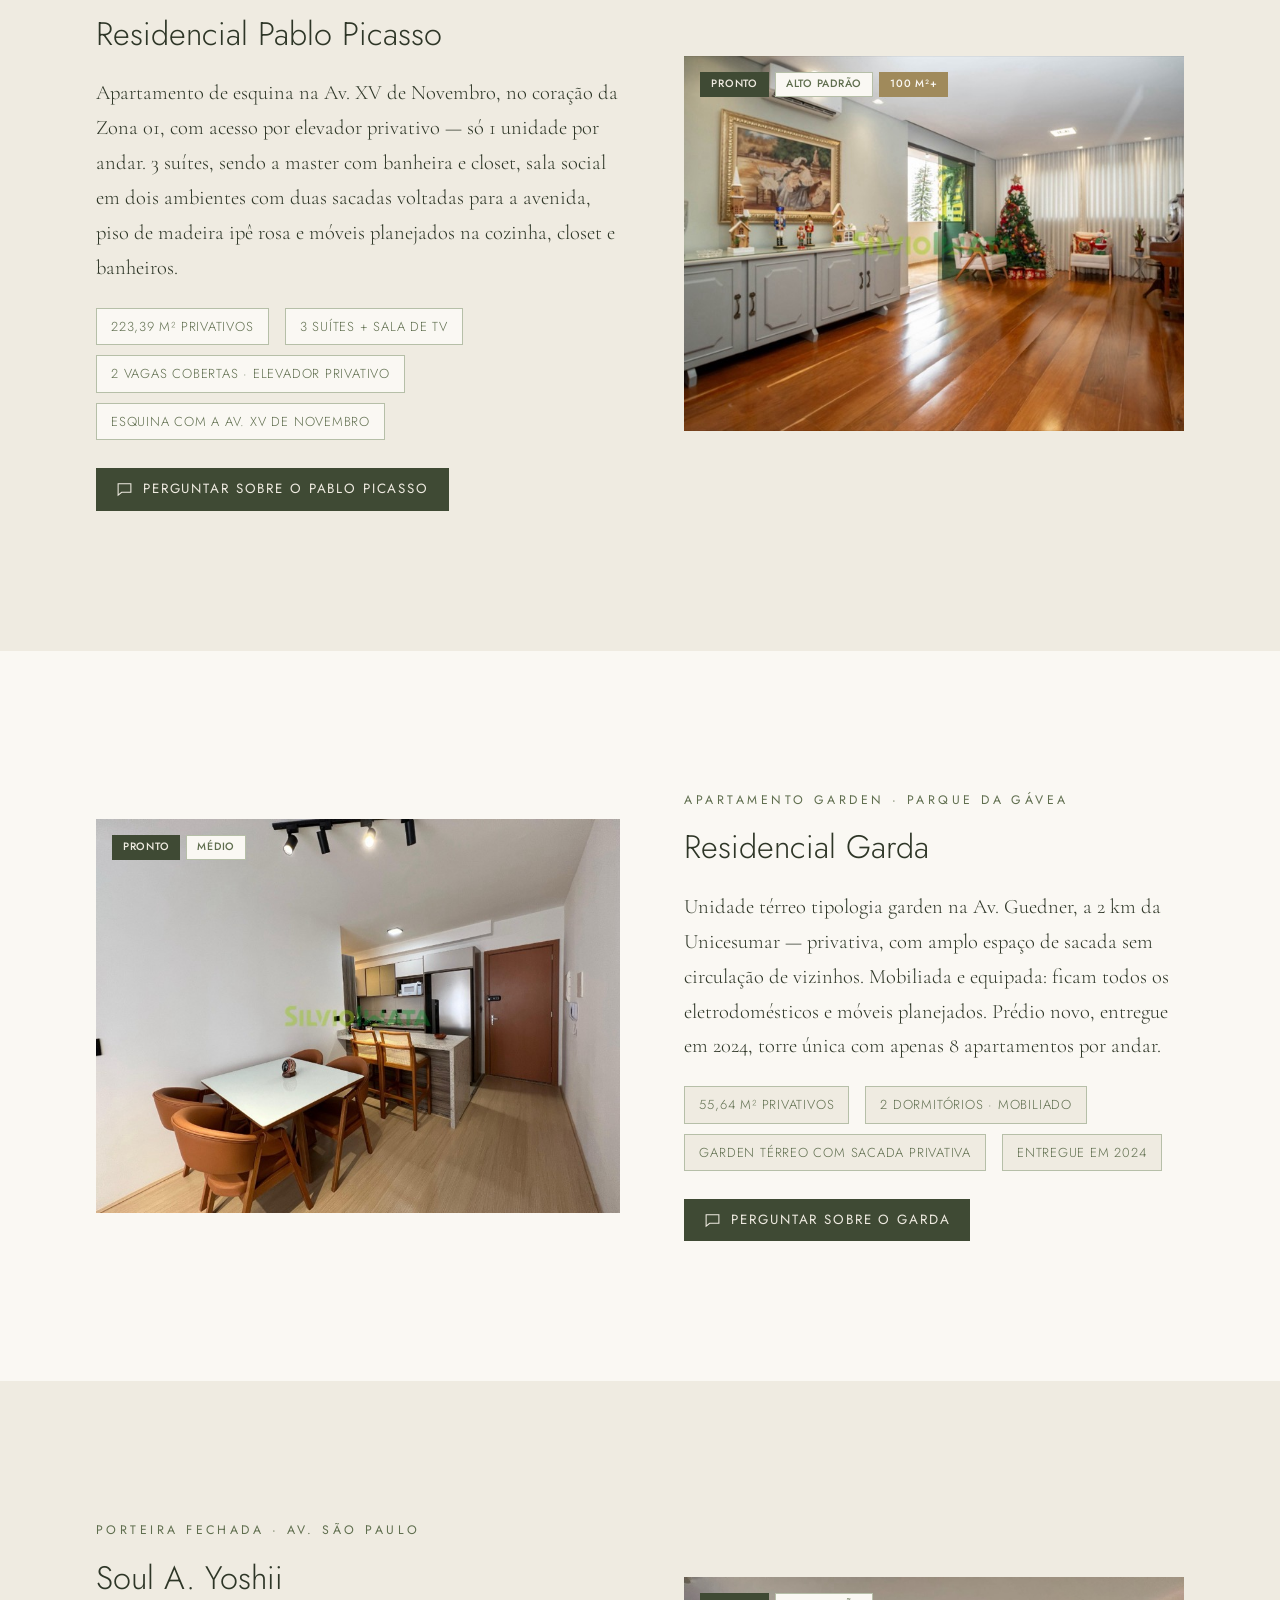
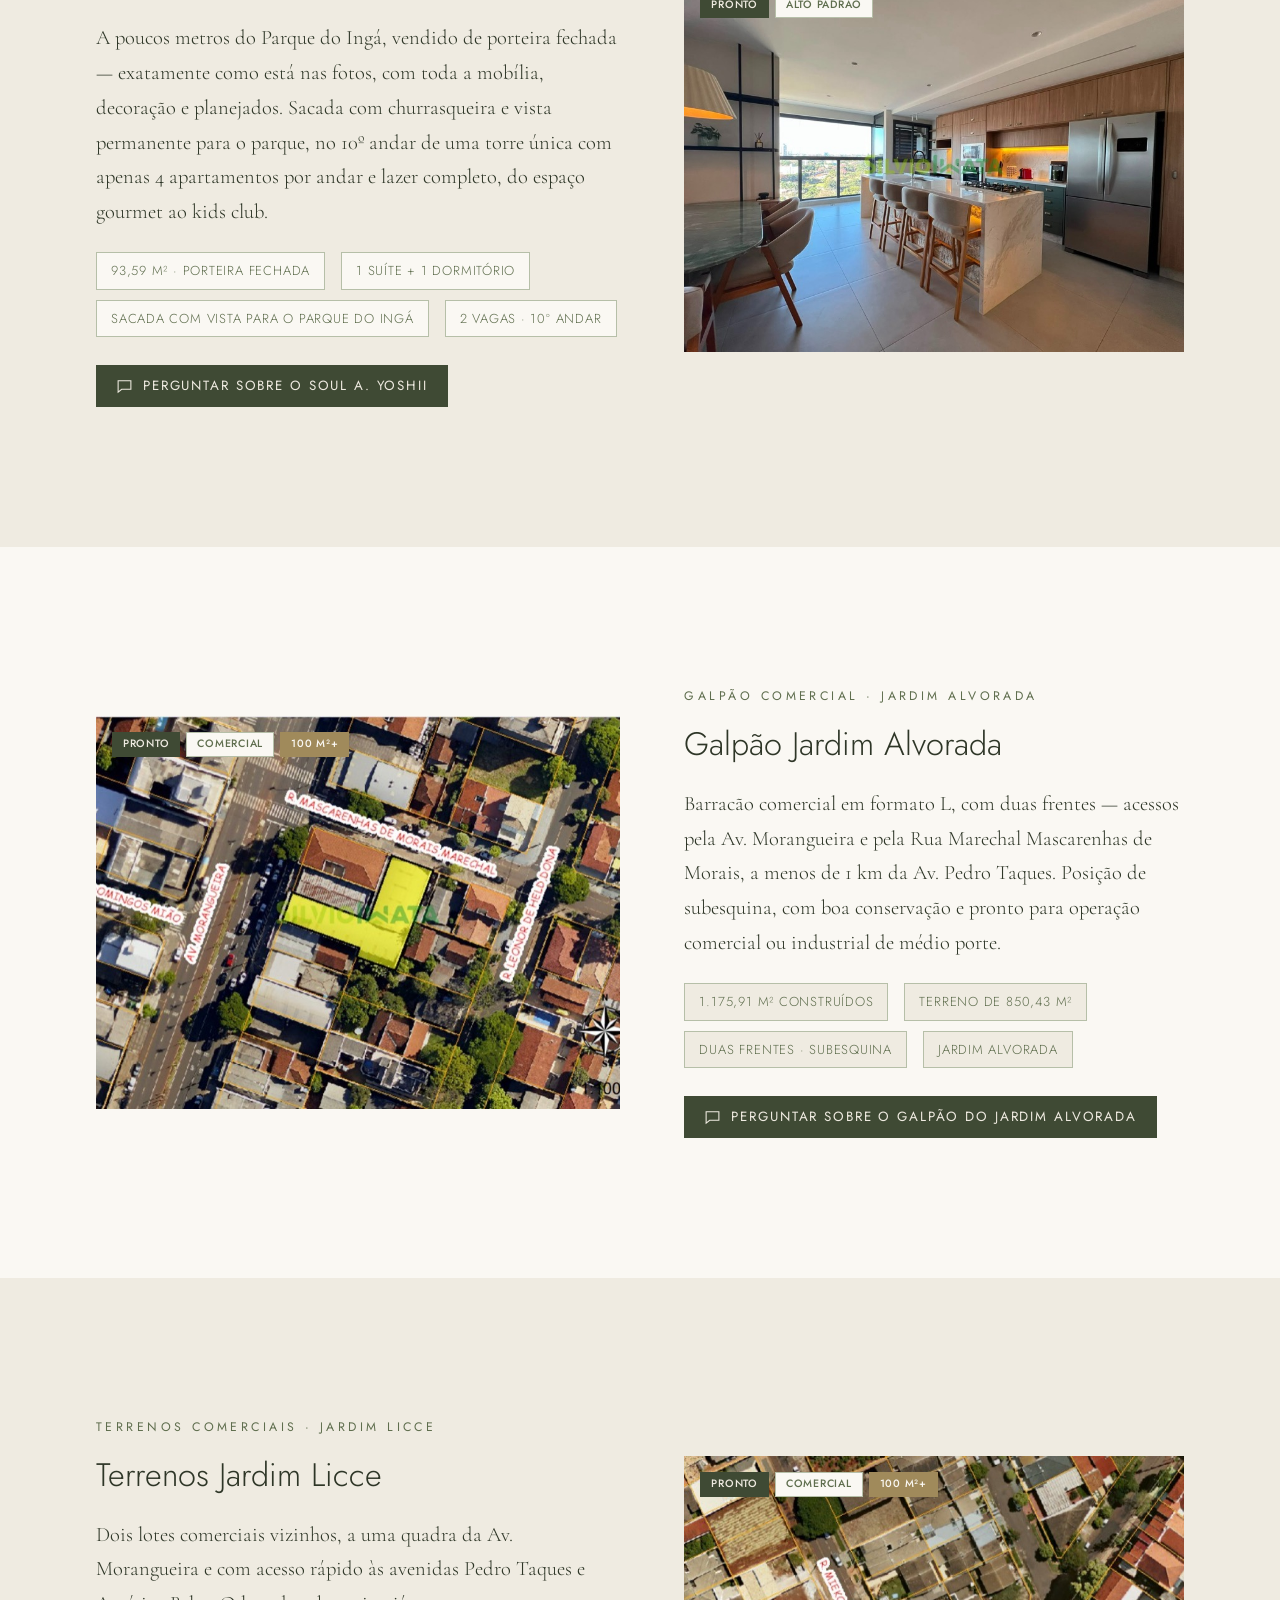
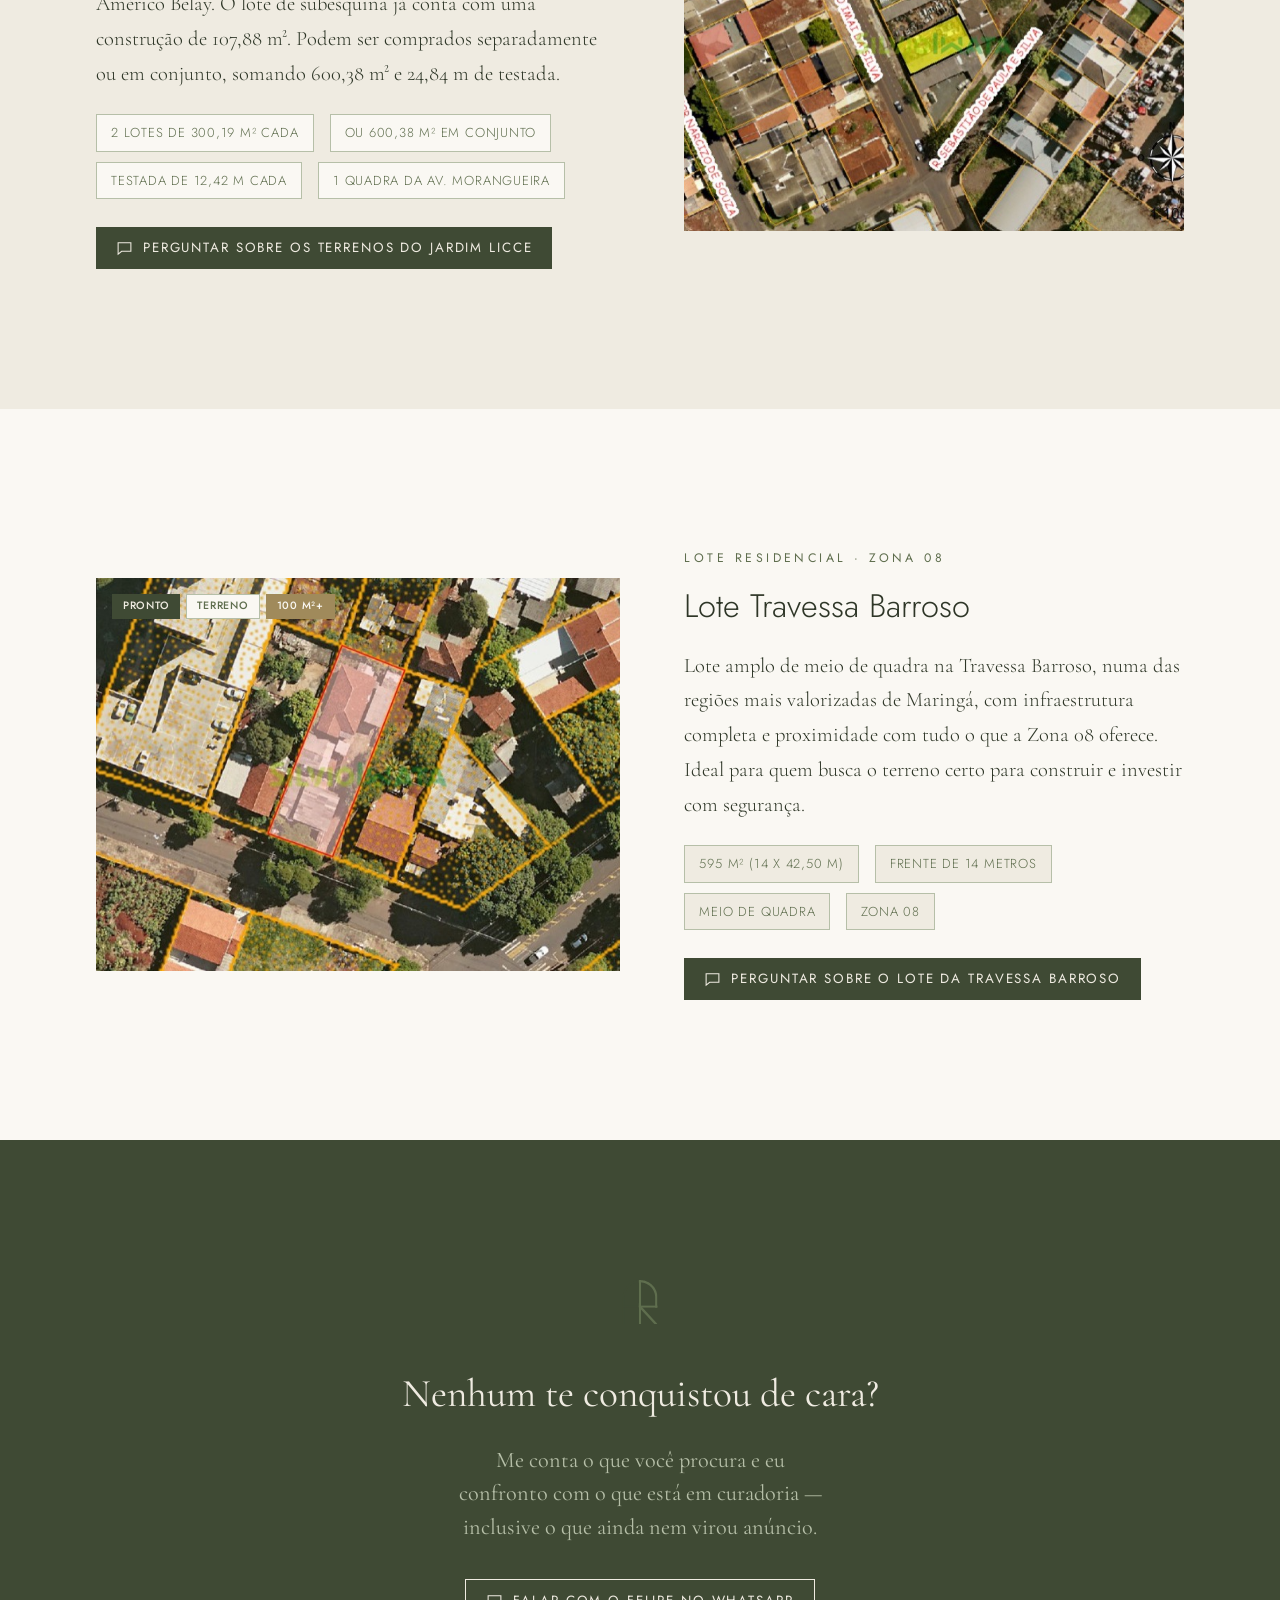
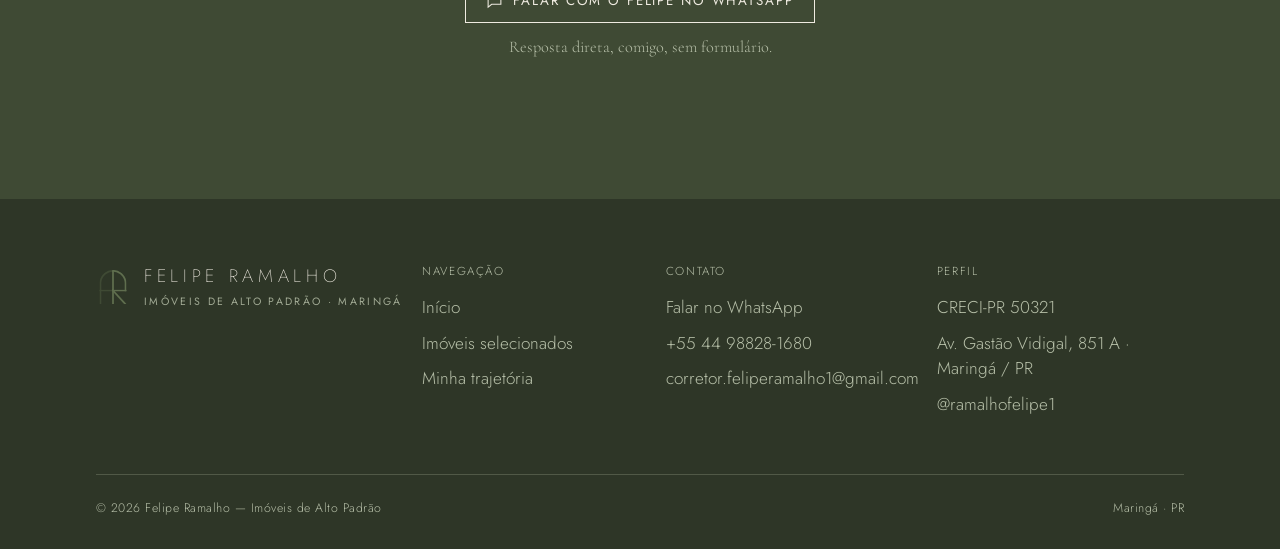
==== commit 6058dc21: "Adiciona OG3 e Villa Felicità ao catálogo de imóveis Novos lançamentos extraídos dos catálogos em PD" ====
--- a/imoveis.html
+++ b/imoveis.html
@@ -24,7 +24,7 @@
 <meta property="og:type" content="website">
 <meta property="og:site_name" content="Felipe Ramalho — Imóveis de Alto Padrão">
 <meta property="og:title" content="Imóveis de Alto Padrão à Venda em Maringá | Felipe Ramalho">
-<meta property="og:description" content="Treze imóveis de alto padrão em curadoria em Maringá: apartamentos, loteamentos fechados, terrenos e salas comerciais, na planta e prontos, com metragens reais.">
+<meta property="og:description" content="Quinze imóveis de alto padrão em curadoria em Maringá: apartamentos, loteamentos fechados, terrenos e salas comerciais, na planta e prontos, com metragens reais.">
 <meta property="og:image" content="https://www.feliperamalhocorretor.com.br/assets/og/og-image.jpg">
 <meta property="og:image:width" content="1200">
 <meta property="og:image:height" content="630">
@@ -33,7 +33,7 @@
 <meta property="og:url" content="https://www.feliperamalhocorretor.com.br/imoveis.html">
 <meta name="twitter:card" content="summary_large_image">
 <meta name="twitter:title" content="Imóveis de Alto Padrão à Venda em Maringá | Felipe Ramalho">
-<meta name="twitter:description" content="Treze imóveis de alto padrão em curadoria em Maringá: apartamentos, loteamentos fechados, terrenos e salas comerciais.">
+<meta name="twitter:description" content="Quinze imóveis de alto padrão em curadoria em Maringá: apartamentos, loteamentos fechados, terrenos e salas comerciais.">
 <meta name="twitter:image" content="https://www.feliperamalhocorretor.com.br/assets/og/og-image.jpg">
 
 <!-- Favicons -->
@@ -141,6 +141,30 @@
       "@type": "ListItem", "position": 7,
       "item": {
         "@type": "Product",
+        "name": "OG3",
+        "category": "Apartamento de alto padrão",
+        "url": "https://www.feliperamalhocorretor.com.br/imoveis.html#og3-title",
+        "image": "https://www.feliperamalhocorretor.com.br/assets/img/prop-og3-800.jpg",
+        "description": "Pré-lançamento de 32 a 56 m², 1 a 3 quartos, com 160 unidades em 25 pavimentos, na região central de Maringá. Incorporadora Elevvo.",
+        "brand": { "@type": "Organization", "name": "Elevvo" }
+      }
+    },
+    {
+      "@type": "ListItem", "position": 8,
+      "item": {
+        "@type": "Product",
+        "name": "Villa Felicità",
+        "category": "Apartamento de alto padrão",
+        "url": "https://www.feliperamalhocorretor.com.br/imoveis.html#villafelicita-title",
+        "image": "https://www.feliperamalhocorretor.com.br/assets/img/prop-villafelicita-800.jpg",
+        "description": "Apartamentos de 29,95 a 62,90 m², 1 a 3 dormitórios, a poucos metros do Parque do Ingá, em Maringá. Construtora Infill.",
+        "brand": { "@type": "Organization", "name": "Infill" }
+      }
+    },
+    {
+      "@type": "ListItem", "position": 9,
+      "item": {
+        "@type": "Product",
         "name": "Alphaville Maringá",
         "category": "Loteamento fechado, pronto",
         "url": "https://www.feliperamalhocorretor.com.br/imoveis.html#alphaville-title",
@@ -149,7 +173,7 @@
       }
     },
     {
-      "@type": "ListItem", "position": 8,
+      "@type": "ListItem", "position": 10,
       "item": {
         "@type": "Product",
         "name": "Residencial Pablo Picasso",
@@ -160,7 +184,7 @@
       }
     },
     {
-      "@type": "ListItem", "position": 9,
+      "@type": "ListItem", "position": 11,
       "item": {
         "@type": "Product",
         "name": "Residencial Garda",
@@ -171,7 +195,7 @@
       }
     },
     {
-      "@type": "ListItem", "position": 10,
+      "@type": "ListItem", "position": 12,
       "item": {
         "@type": "Product",
         "name": "Soul A. Yoshii",
@@ -182,7 +206,7 @@
       }
     },
     {
-      "@type": "ListItem", "position": 11,
+      "@type": "ListItem", "position": 13,
       "item": {
         "@type": "Product",
         "name": "Galpão Jardim Alvorada",
@@ -193,7 +217,7 @@
       }
     },
     {
-      "@type": "ListItem", "position": 12,
+      "@type": "ListItem", "position": 14,
       "item": {
         "@type": "Product",
         "name": "Terrenos Jardim Licce",
@@ -204,7 +228,7 @@
       }
     },
     {
-      "@type": "ListItem", "position": 13,
+      "@type": "ListItem", "position": 15,
       "item": {
         "@type": "Product",
         "name": "Lote Travessa Barroso",
@@ -326,7 +350,7 @@
     <div class="container">
       <p class="eyebrow">Carteira atual</p>
       <h1 class="section-title">Imóveis de alto padrão selecionados em Maringá</h1>
-      <p class="section-lede">Treze imóveis que passaram pela minha curadoria em Maringá — empreendimentos na planta e imóveis já prontos, cada um com a foto que mais representa e os números que realmente importam na hora de decidir. Sem preço aparente: no alto padrão, o valor se pergunta direto comigo.</p>
+      <p class="section-lede">Quinze imóveis que passaram pela minha curadoria em Maringá — empreendimentos na planta e imóveis já prontos, cada um com a foto que mais representa e os números que realmente importam na hora de decidir. Sem preço aparente: no alto padrão, o valor se pergunta direto comigo.</p>
     </div>
   </section>
 
@@ -713,6 +737,128 @@
             <a class="btn-wa" href="https://wa.me/" data-wa data-wa-msg="Olá! Quero mais informações sobre um imóvel!">
               <svg width="17" height="17" aria-hidden="true"><use href="#icon-whatsapp"></use></svg>
               Perguntar sobre o Office Cidade Aruna
+            </a>
+          </div>
+        </div>
+      </div>
+    </div>
+  </section>
+
+  <!-- OG3 -->
+  <section class="property-feature property-feature--papel reveal" aria-labelledby="og3-title" data-category="medio">
+    <div class="container">
+      <div class="feature-row">
+        <figure class="feature-row__media property-gallery" data-gallery>
+          <div class="property-gallery__viewport">
+            <div class="property-gallery__slide is-active">
+              <picture>
+                <source type="image/avif" srcset="assets/img/prop-og3-480.avif 480w, assets/img/prop-og3-800.avif 800w" sizes="(min-width: 900px) 46vw, 90vw">
+                <source type="image/webp" srcset="assets/img/prop-og3-480.webp 480w, assets/img/prop-og3-800.webp 800w" sizes="(min-width: 900px) 46vw, 90vw">
+                <img src="assets/img/prop-og3-800.jpg" srcset="assets/img/prop-og3-480.jpg 480w, assets/img/prop-og3-800.jpg 800w" sizes="(min-width: 900px) 46vw, 90vw" width="800" height="1820" loading="lazy" decoding="async" alt="Mini quadra do OG3, na cobertura da torre, com vista para os apartamentos.">
+              </picture>
+            </div>
+            <div class="property-gallery__slide">
+              <picture>
+                <source type="image/avif" srcset="assets/img/prop-og3-2-480.avif 480w, assets/img/prop-og3-2-800.avif 800w" sizes="(min-width: 900px) 46vw, 90vw">
+                <source type="image/webp" srcset="assets/img/prop-og3-2-480.webp 480w, assets/img/prop-og3-2-800.webp 800w" sizes="(min-width: 900px) 46vw, 90vw">
+                <img src="assets/img/prop-og3-2-800.jpg" srcset="assets/img/prop-og3-2-480.jpg 480w, assets/img/prop-og3-2-800.jpg 800w" sizes="(min-width: 900px) 46vw, 90vw" width="800" height="1821" loading="lazy" decoding="async" alt="Rooftop do OG3 ao entardecer, com fire place e vista para a cidade.">
+              </picture>
+            </div>
+            <div class="property-gallery__slide">
+              <picture>
+                <source type="image/avif" srcset="assets/img/prop-og3-3-480.avif 480w, assets/img/prop-og3-3-800.avif 800w" sizes="(min-width: 900px) 46vw, 90vw">
+                <source type="image/webp" srcset="assets/img/prop-og3-3-480.webp 480w, assets/img/prop-og3-3-800.webp 800w" sizes="(min-width: 900px) 46vw, 90vw">
+                <img src="assets/img/prop-og3-3-800.jpg" srcset="assets/img/prop-og3-3-480.jpg 480w, assets/img/prop-og3-3-800.jpg 800w" sizes="(min-width: 900px) 46vw, 90vw" width="800" height="1825" loading="lazy" decoding="async" alt="Sala de jogos do OG3, com mesa de sinuca e cozinha integrada.">
+              </picture>
+            </div>
+          </div>
+          <div class="property-tags">
+            <span class="tag tag--lancamento">Lançamento</span>
+            <span class="tag tag--tipo">Médio</span>
+          </div>
+          <button type="button" class="property-gallery__arrow property-gallery__arrow--prev" aria-label="Foto anterior">‹</button>
+          <button type="button" class="property-gallery__arrow property-gallery__arrow--next" aria-label="Próxima foto">›</button>
+          <div class="property-gallery__dots">
+            <button type="button" class="is-active" aria-label="Foto 1 de 3"></button>
+            <button type="button" aria-label="Foto 2 de 3"></button>
+            <button type="button" aria-label="Foto 3 de 3"></button>
+          </div>
+        </figure>
+        <div class="feature-row__body">
+          <span class="eyebrow feature-row__eyebrow">Pré-lançamento residencial · Centro, perto do Bosque II</span>
+          <h2 class="feature-row__name" id="og3-title">OG3</h2>
+          <p class="feature-row__desc">Em pré-lançamento na região central de Maringá, próximo à Praça Sete de Setembro e ao Bosque II, o OG3 é assinado pela Elevvo. São 160 unidades em 25 pavimentos e 20 tipos de planta — da compacta de 1 quarto à family de até 3 quartos —, todas com sacada e churrasqueira. O lazer completo reúne piscina com deck, sauna, academia, mini quadra, spa, pizza bar, playground, coworking, pet place e um rooftop com vista privilegiada.</p>
+          <ul class="feature-row__specs">
+            <li>32 a 56 m²</li>
+            <li>1 a 3 quartos</li>
+            <li>160 unidades · 25 pavimentos</li>
+            <li>Incorporadora Elevvo</li>
+          </ul>
+          <div class="feature-row__cta">
+            <a class="btn-wa" href="https://wa.me/" data-wa data-wa-msg="Olá! Quero mais informações sobre o OG3!">
+              <svg width="17" height="17" aria-hidden="true"><use href="#icon-whatsapp"></use></svg>
+              Perguntar sobre o OG3
+            </a>
+          </div>
+        </div>
+      </div>
+    </div>
+  </section>
+
+  <!-- VILLA FELICITÀ -->
+  <section class="property-feature property-feature--areia reveal" aria-labelledby="villafelicita-title" data-category="medio">
+    <div class="container">
+      <div class="feature-row feature-row--reverse">
+        <figure class="feature-row__media property-gallery" data-gallery>
+          <div class="property-gallery__viewport">
+            <div class="property-gallery__slide is-active">
+              <picture>
+                <source type="image/avif" srcset="assets/img/prop-villafelicita-480.avif 480w, assets/img/prop-villafelicita-800.avif 800w, assets/img/prop-villafelicita-1200.avif 1200w" sizes="(min-width: 900px) 46vw, 90vw">
+                <source type="image/webp" srcset="assets/img/prop-villafelicita-480.webp 480w, assets/img/prop-villafelicita-800.webp 800w, assets/img/prop-villafelicita-1200.webp 1200w" sizes="(min-width: 900px) 46vw, 90vw">
+                <img src="assets/img/prop-villafelicita-800.jpg" srcset="assets/img/prop-villafelicita-480.jpg 480w, assets/img/prop-villafelicita-800.jpg 800w, assets/img/prop-villafelicita-1200.jpg 1200w" sizes="(min-width: 900px) 46vw, 90vw" width="1200" height="1843" loading="lazy" decoding="async" alt="Fachada do Villa Felicità, com entrada em arco e paisagismo com palmeiras.">
+              </picture>
+            </div>
+            <div class="property-gallery__slide">
+              <picture>
+                <source type="image/avif" srcset="assets/img/prop-villafelicita-2-480.avif 480w, assets/img/prop-villafelicita-2-800.avif 800w, assets/img/prop-villafelicita-2-1200.avif 1200w, assets/img/prop-villafelicita-2-1600.avif 1600w" sizes="(min-width: 900px) 46vw, 90vw">
+                <source type="image/webp" srcset="assets/img/prop-villafelicita-2-480.webp 480w, assets/img/prop-villafelicita-2-800.webp 800w, assets/img/prop-villafelicita-2-1200.webp 1200w, assets/img/prop-villafelicita-2-1600.webp 1600w" sizes="(min-width: 900px) 46vw, 90vw">
+                <img src="assets/img/prop-villafelicita-2-800.jpg" srcset="assets/img/prop-villafelicita-2-480.jpg 480w, assets/img/prop-villafelicita-2-800.jpg 800w, assets/img/prop-villafelicita-2-1200.jpg 1200w, assets/img/prop-villafelicita-2-1600.jpg 1600w" sizes="(min-width: 900px) 46vw, 90vw" width="1600" height="902" loading="lazy" decoding="async" alt="Piscina do Villa Felicità, com deck de madeira e área de estar.">
+              </picture>
+            </div>
+            <div class="property-gallery__slide">
+              <picture>
+                <source type="image/avif" srcset="assets/img/prop-villafelicita-3-480.avif 480w, assets/img/prop-villafelicita-3-800.avif 800w, assets/img/prop-villafelicita-3-1200.avif 1200w, assets/img/prop-villafelicita-3-1600.avif 1600w" sizes="(min-width: 900px) 46vw, 90vw">
+                <source type="image/webp" srcset="assets/img/prop-villafelicita-3-480.webp 480w, assets/img/prop-villafelicita-3-800.webp 800w, assets/img/prop-villafelicita-3-1200.webp 1200w, assets/img/prop-villafelicita-3-1600.webp 1600w" sizes="(min-width: 900px) 46vw, 90vw">
+                <img src="assets/img/prop-villafelicita-3-800.jpg" srcset="assets/img/prop-villafelicita-3-480.jpg 480w, assets/img/prop-villafelicita-3-800.jpg 800w, assets/img/prop-villafelicita-3-1200.jpg 1200w, assets/img/prop-villafelicita-3-1600.jpg 1600w" sizes="(min-width: 900px) 46vw, 90vw" width="1600" height="902" loading="lazy" decoding="async" alt="Academia do Villa Felicità, com esteiras e vista para a mini quadra.">
+              </picture>
+            </div>
+          </div>
+          <div class="property-tags">
+            <span class="tag tag--lancamento">Lançamento</span>
+            <span class="tag tag--tipo">Médio</span>
+          </div>
+          <button type="button" class="property-gallery__arrow property-gallery__arrow--prev" aria-label="Foto anterior">‹</button>
+          <button type="button" class="property-gallery__arrow property-gallery__arrow--next" aria-label="Próxima foto">›</button>
+          <div class="property-gallery__dots">
+            <button type="button" class="is-active" aria-label="Foto 1 de 3"></button>
+            <button type="button" aria-label="Foto 2 de 3"></button>
+            <button type="button" aria-label="Foto 3 de 3"></button>
+          </div>
+        </figure>
+        <div class="feature-row__body">
+          <span class="eyebrow feature-row__eyebrow">Lançamento residencial · Região do Parque do Ingá</span>
+          <h2 class="feature-row__name" id="villafelicita-title">Villa Felicità</h2>
+          <p class="feature-row__desc">Localização central, a poucos metros do Parque do Ingá, com acesso pela Av. Paissandú e pela R. Barroso. São apartamentos de 29,95 a 62,90 m², com plantas de 1 a 3 dormitórios, todas com sacada e churrasqueira. Mais de 2.389 m² de área de lazer, em 37 espaços entre piscina, academia, mini quadra, dois espaços gourmet, 3 áreas para festas e um salão de festas com acesso independente da torre. Energia solar, fechadura eletrônica e 3 elevadores, sendo 1 exclusivo para delivery.</p>
+          <ul class="feature-row__specs">
+            <li>29,95 a 62,90 m²</li>
+            <li>1 a 3 dormitórios</li>
+            <li>+2.389 m² de lazer (37 espaços)</li>
+            <li>Construtora Infill</li>
+          </ul>
+          <div class="feature-row__cta">
+            <a class="btn-wa" href="https://wa.me/" data-wa data-wa-msg="Olá! Quero mais informações sobre o Villa Felicità!">
+              <svg width="17" height="17" aria-hidden="true"><use href="#icon-whatsapp"></use></svg>
+              Perguntar sobre o Villa Felicità
             </a>
           </div>
         </div>
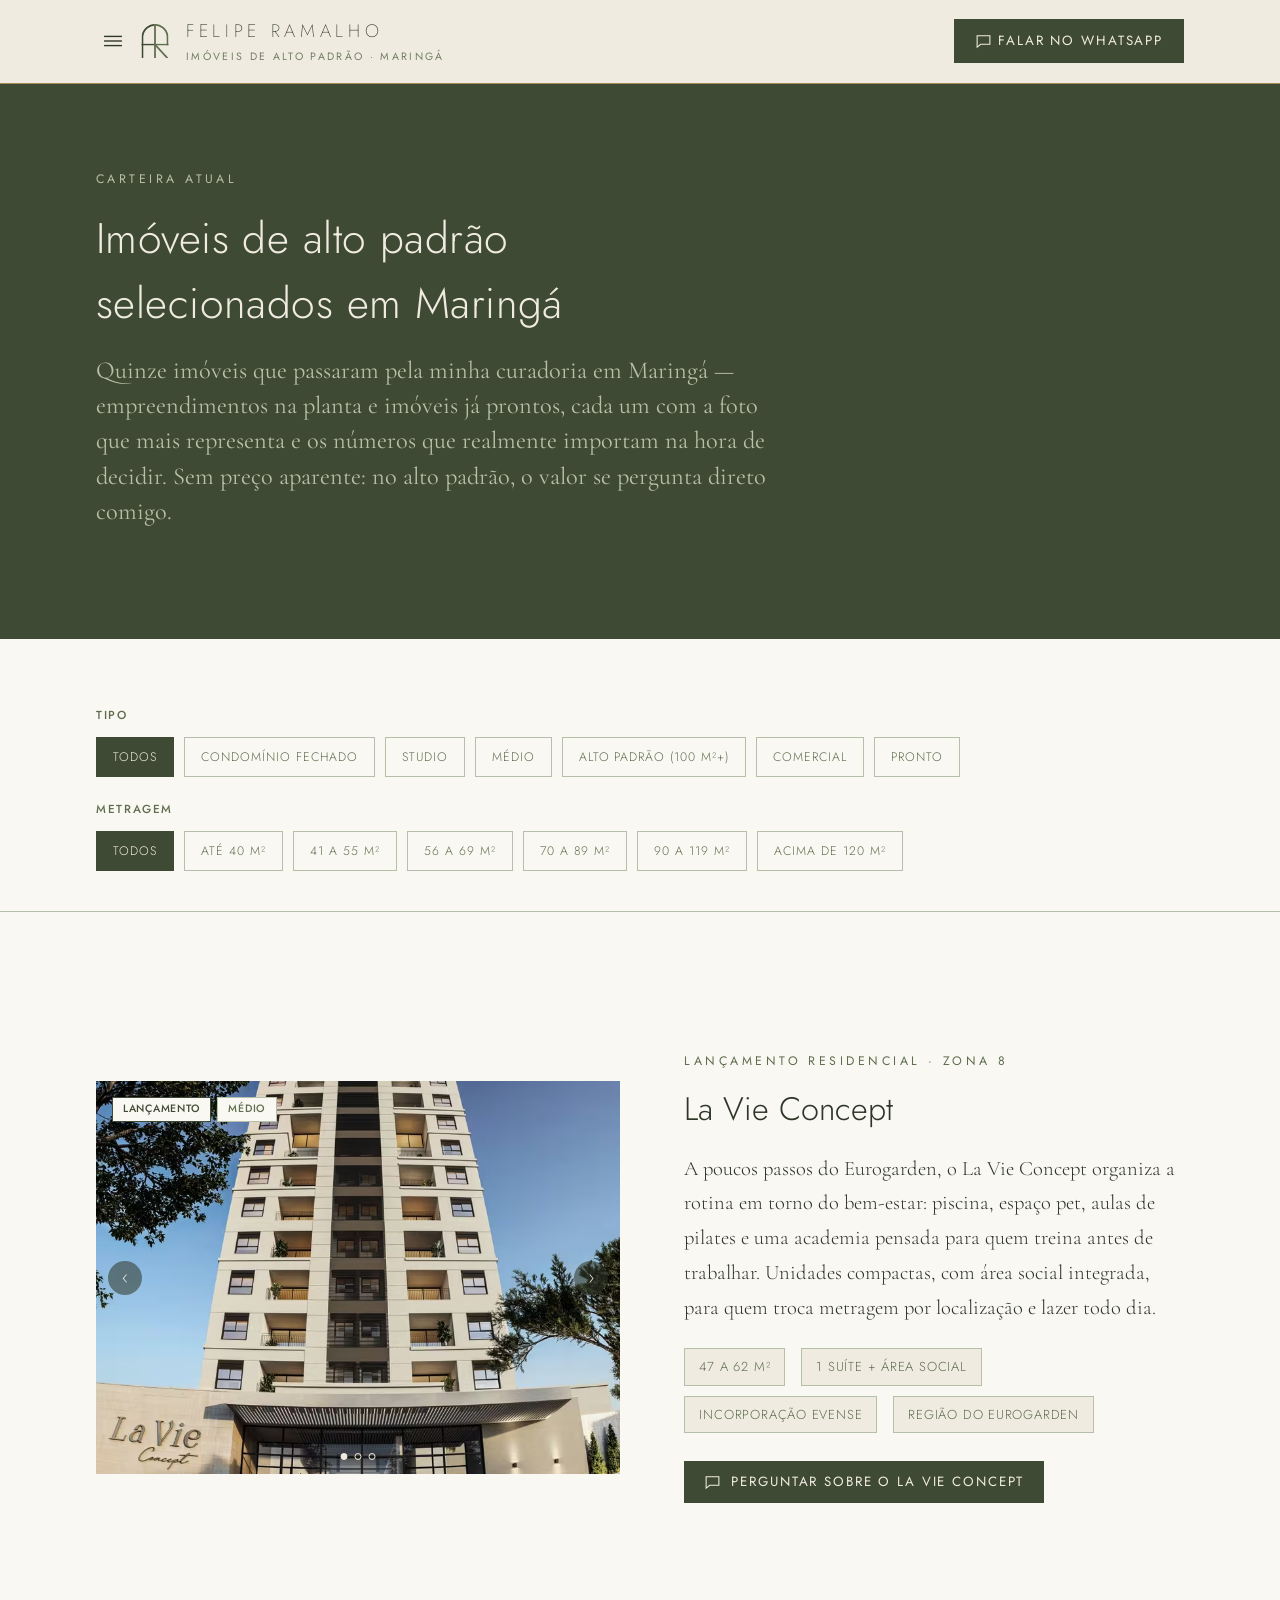
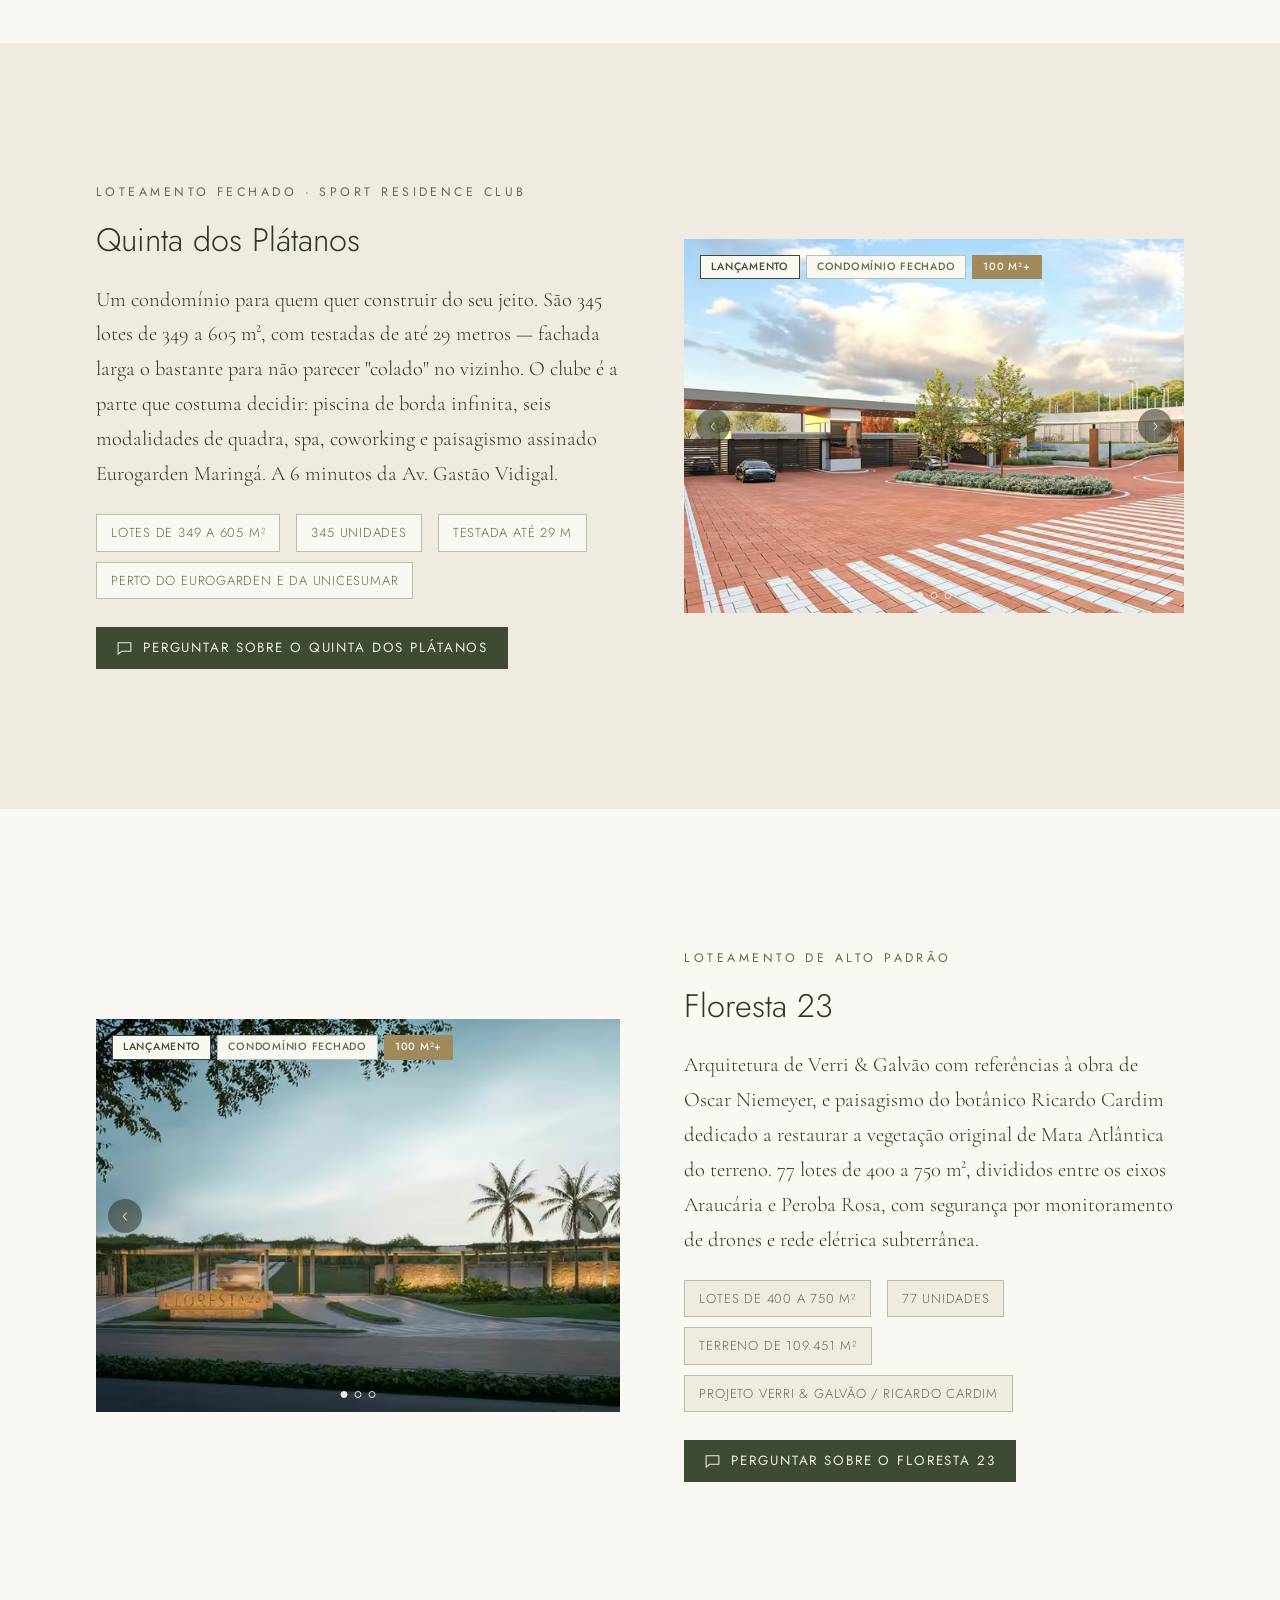
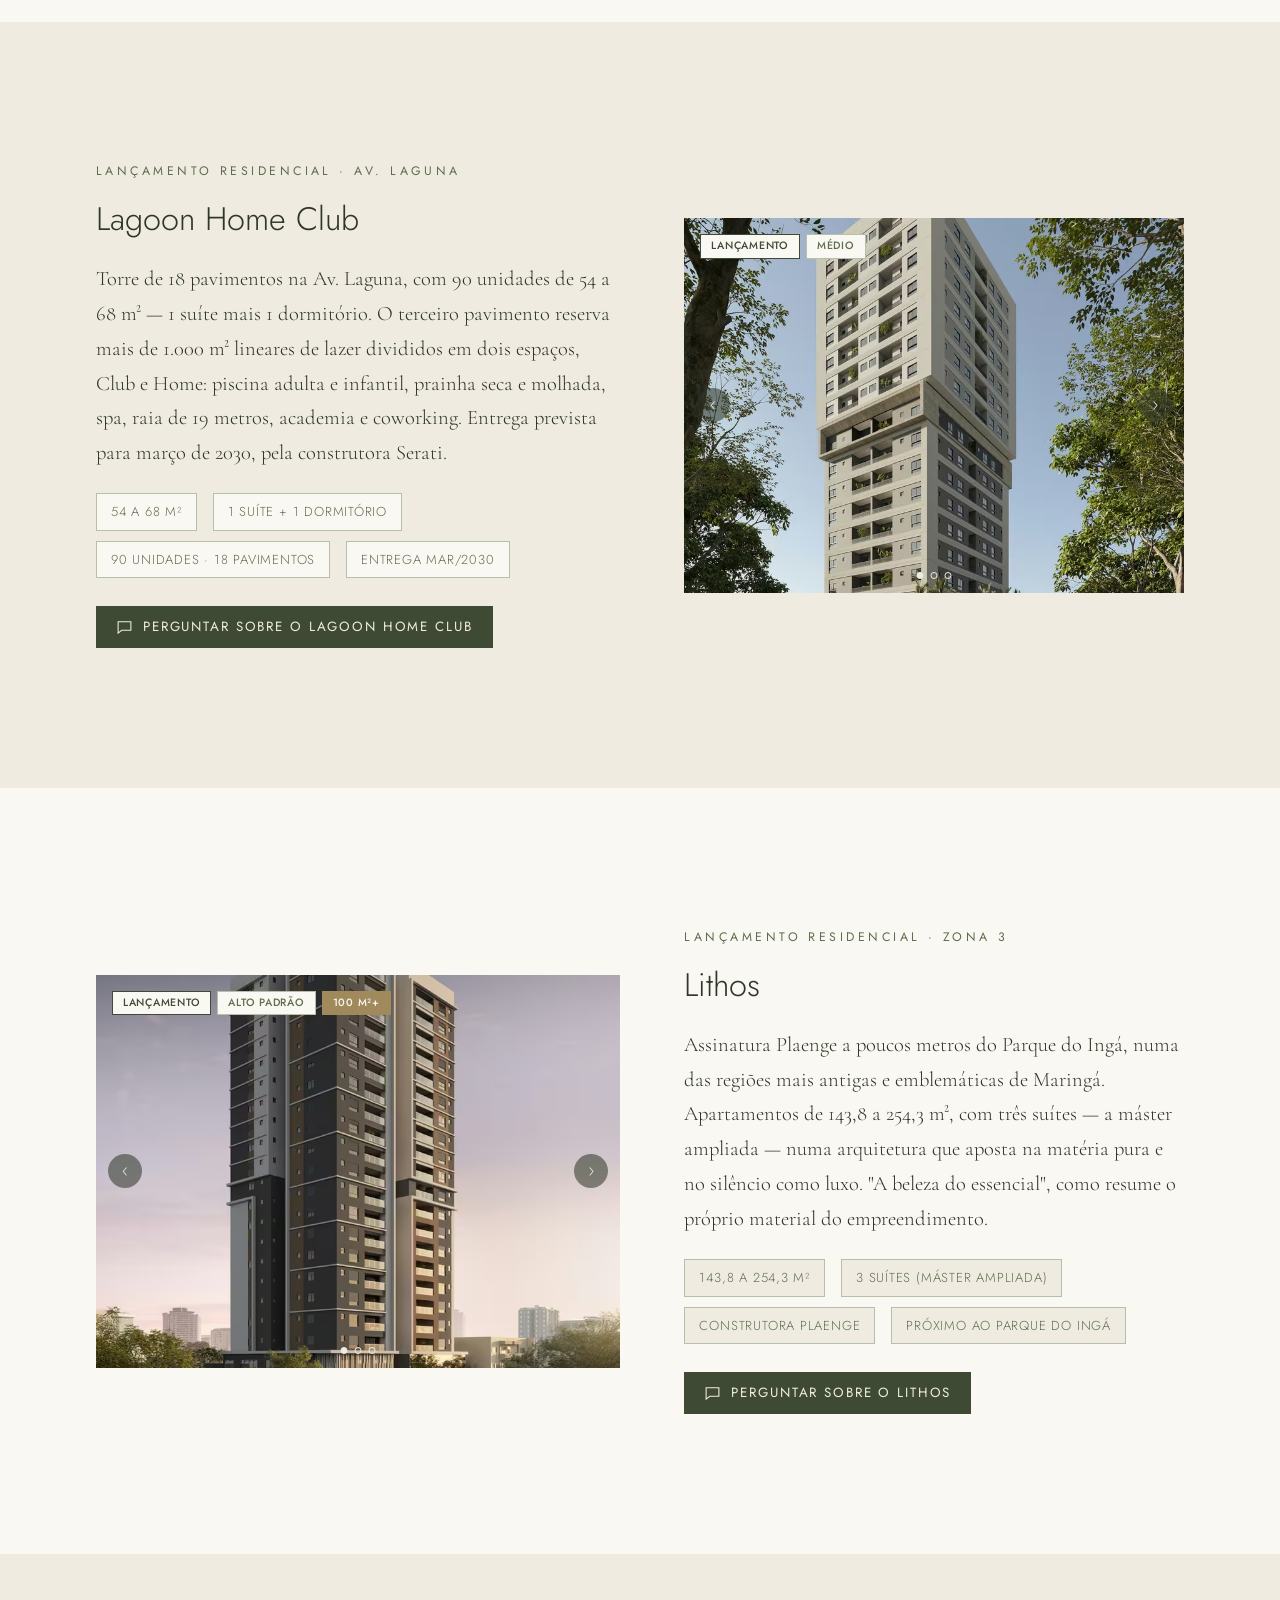
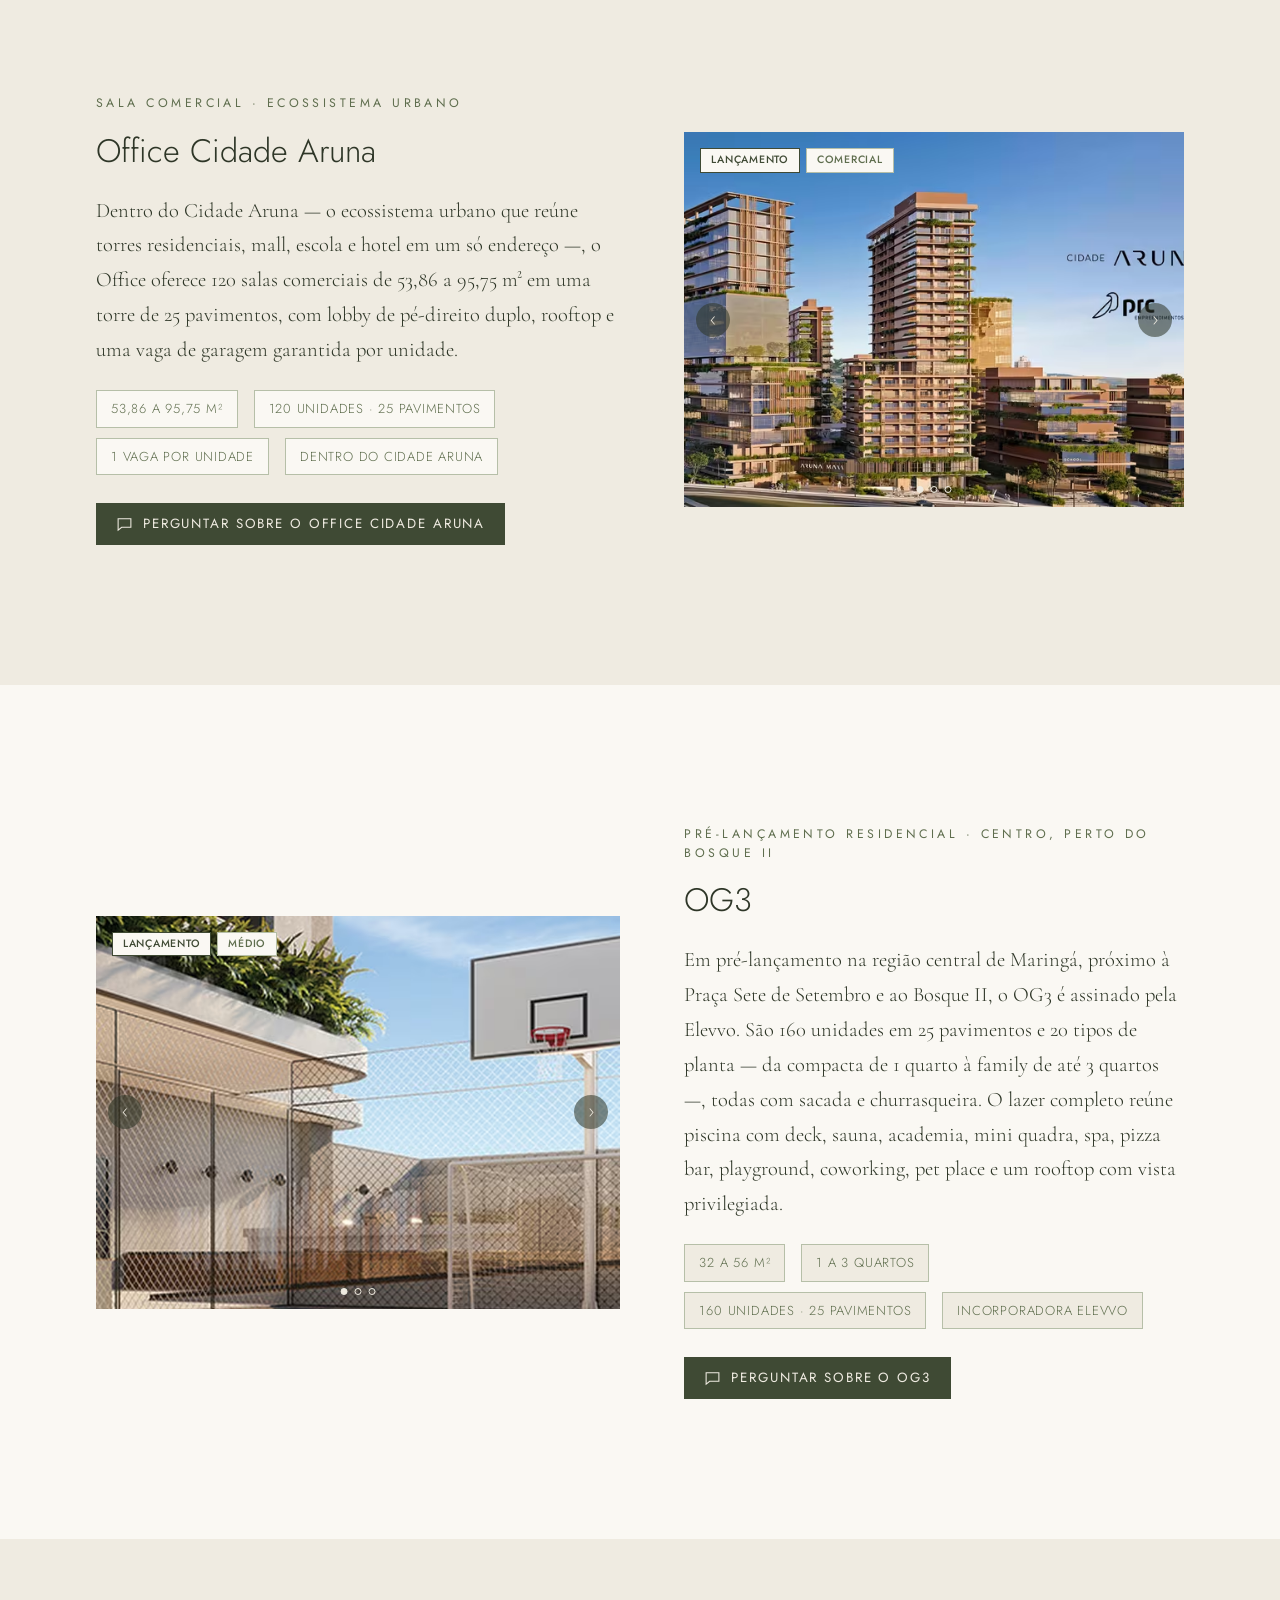
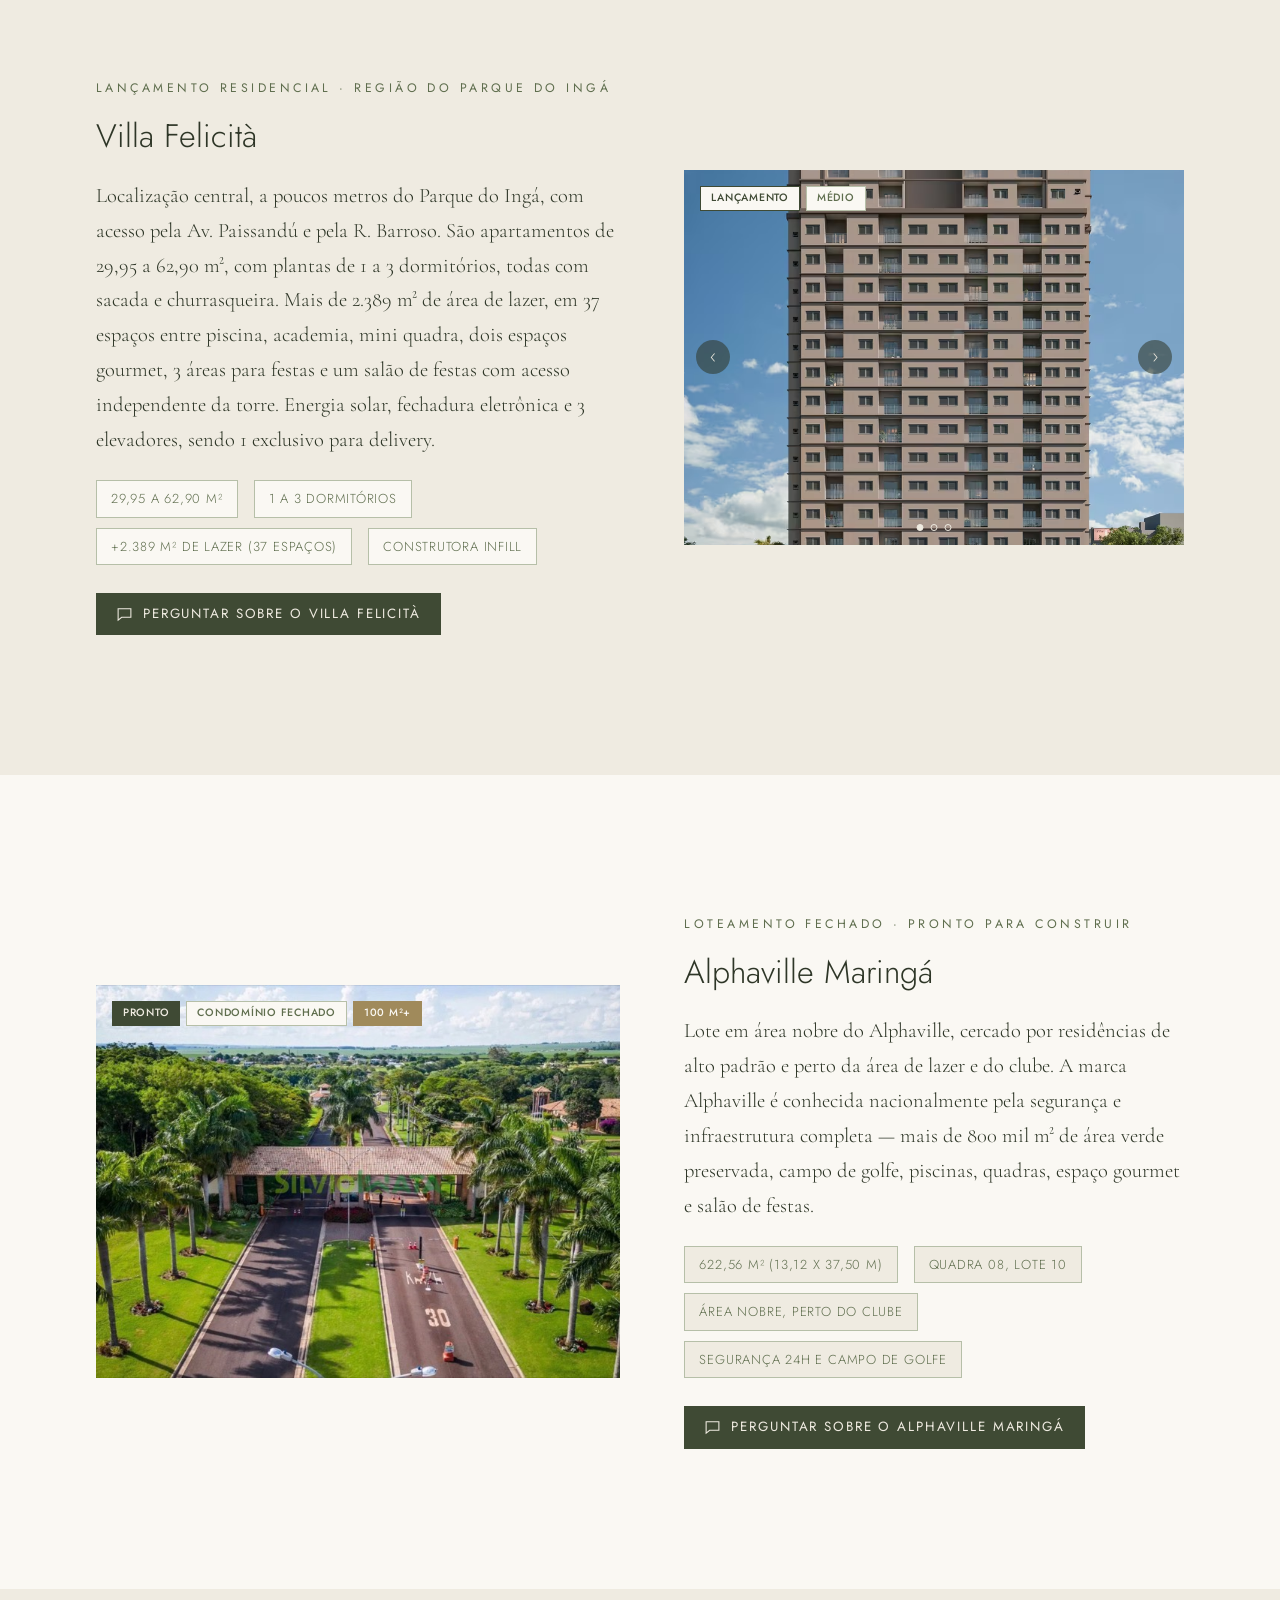
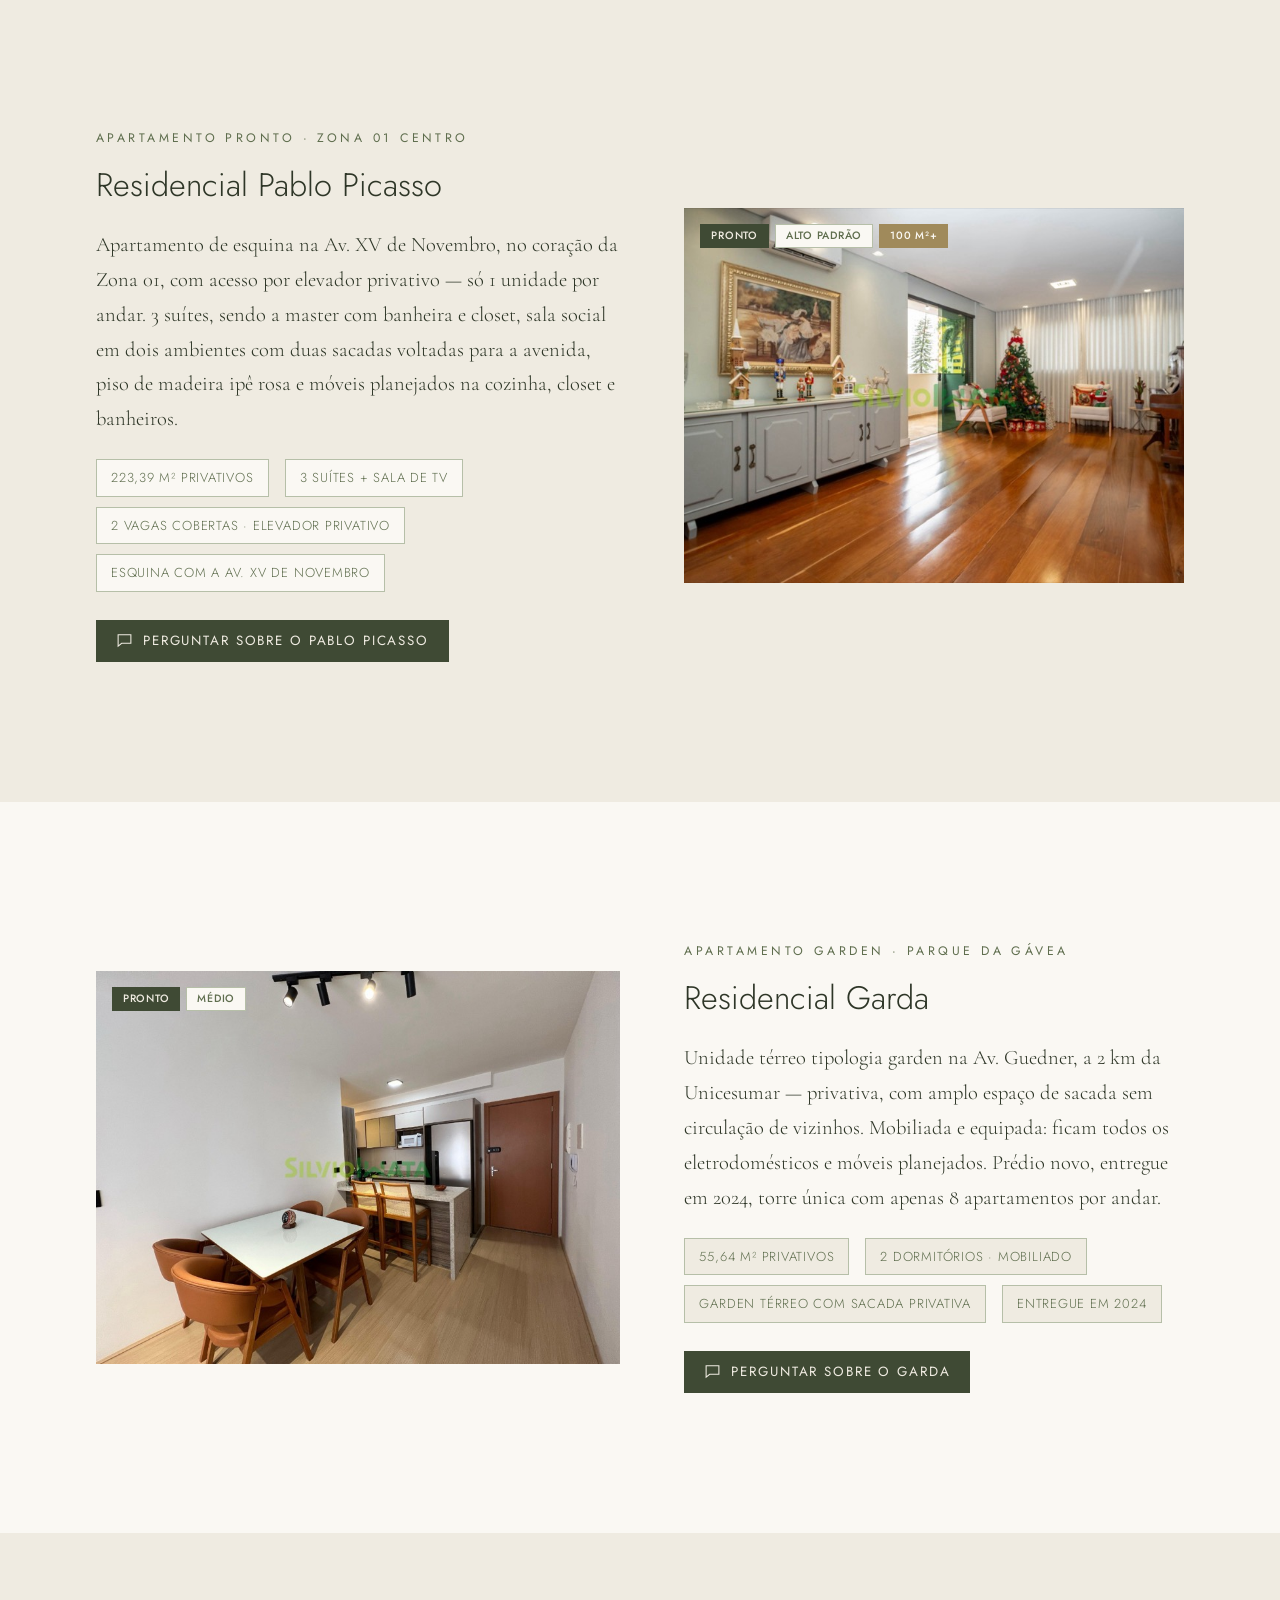
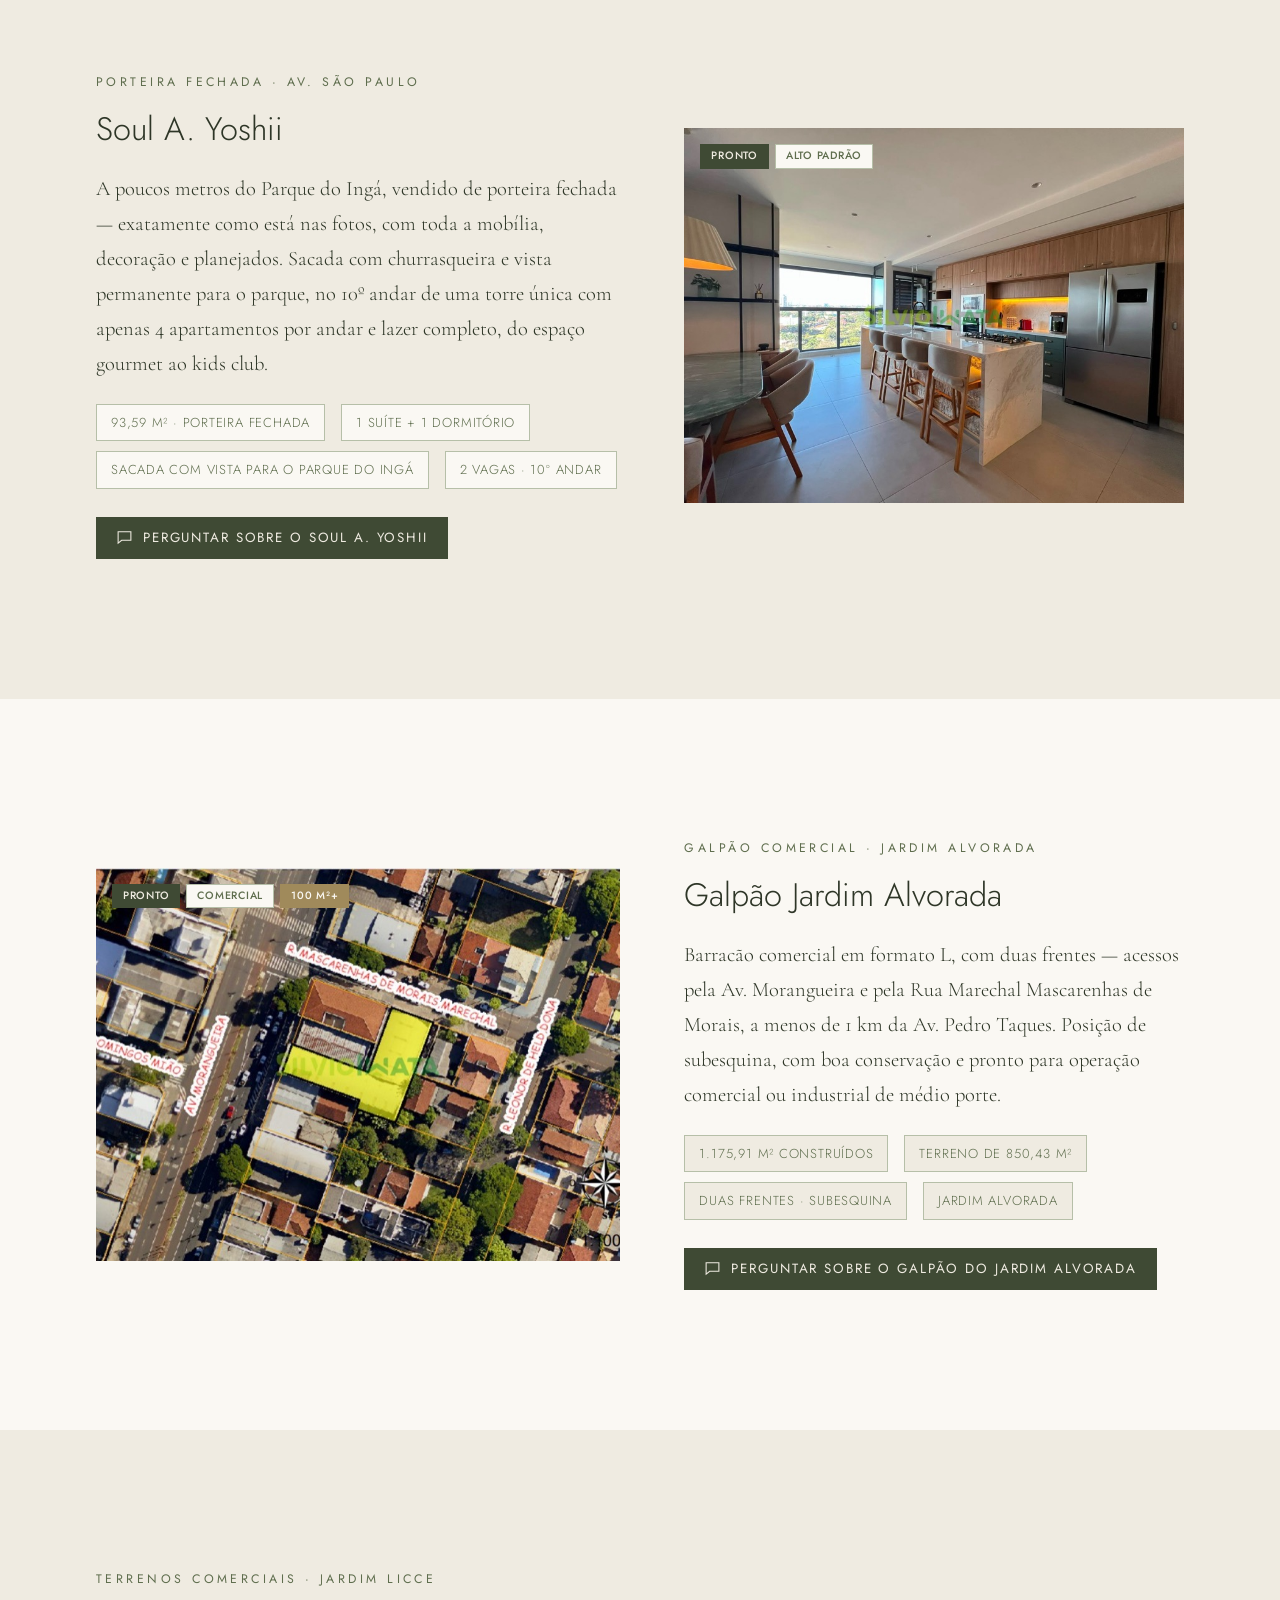
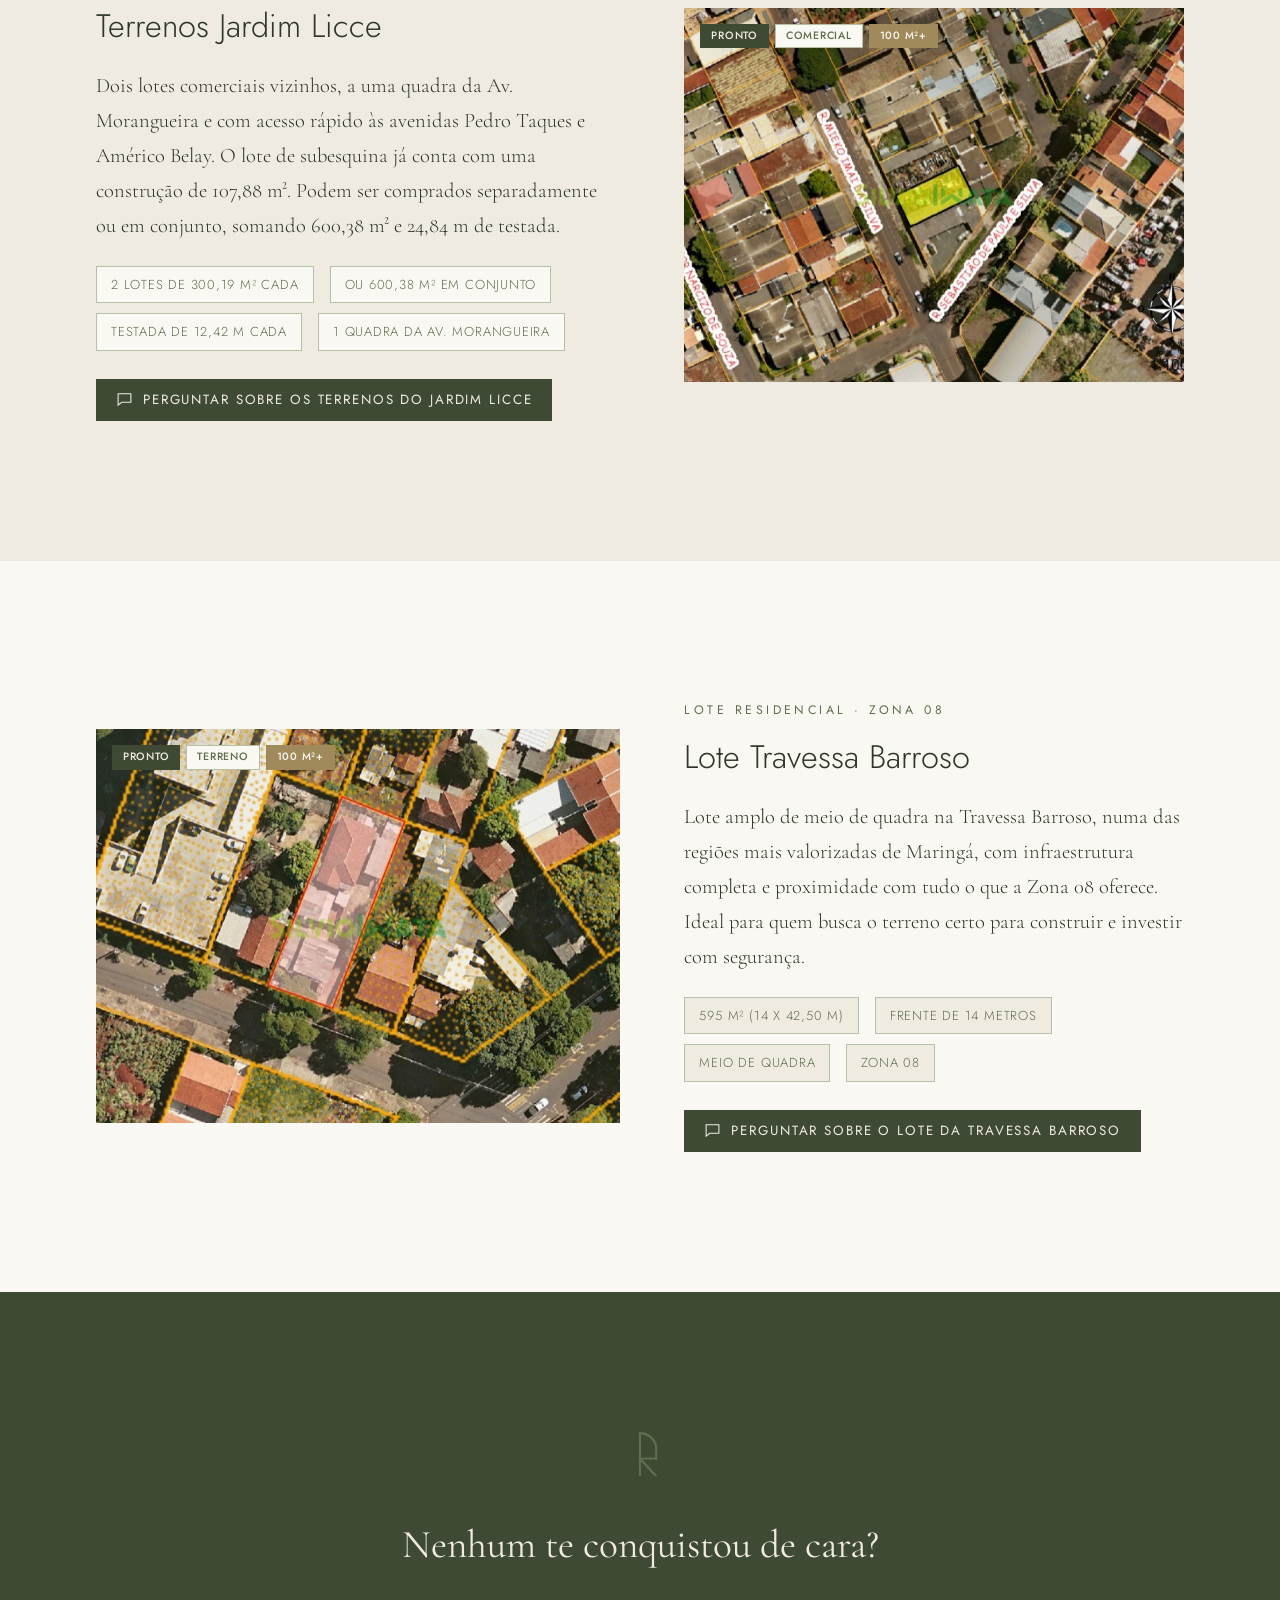
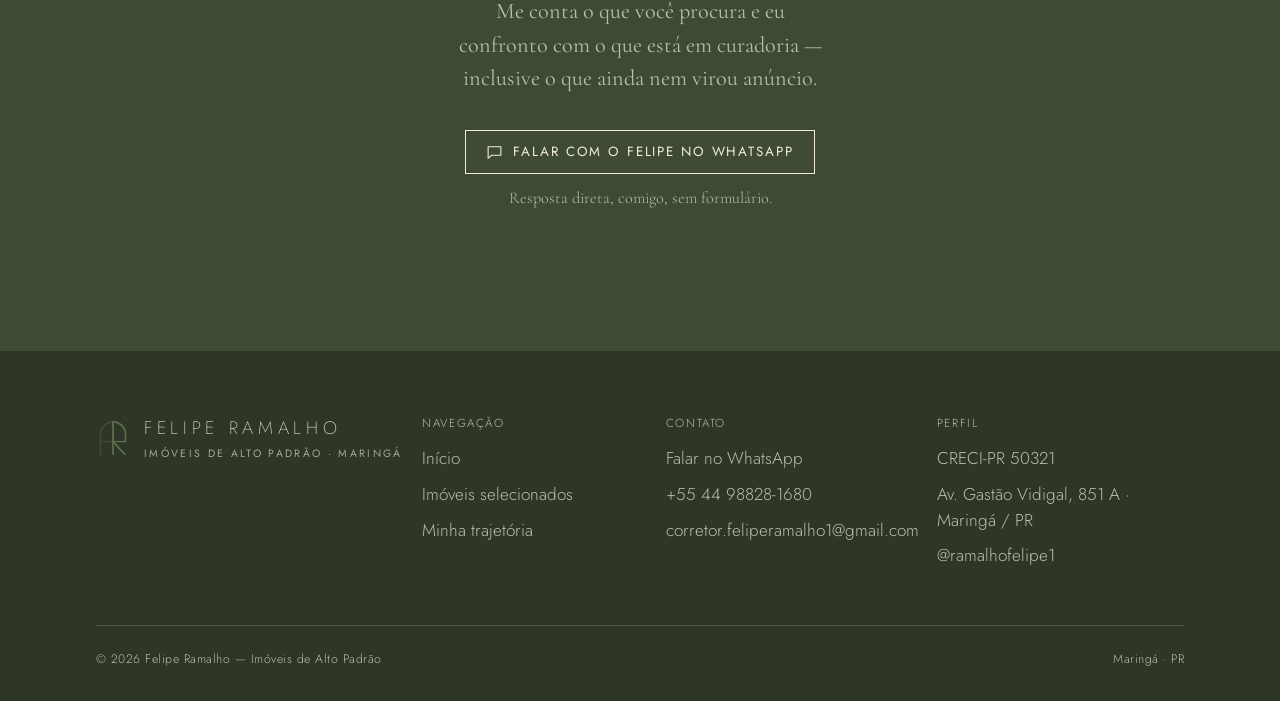
==== commit 5920fa6f: "Adiciona filtro por faixa de metragem na página de imóveis Nova linha de abas "Metragem" (até 40, 41" ====
--- a/imoveis.html
+++ b/imoveis.html
@@ -356,6 +356,7 @@
 
   <section class="filter-bar">
     <div class="container">
+      <p class="filter-group__label">Tipo</p>
       <div class="filter-tabs" data-filter-tabs data-filter-target=".property-feature" data-filter-empty="#imoveis-list-empty" role="tablist" aria-label="Filtrar imóveis por tipo">
         <button type="button" class="filter-tab is-active" data-category="todos" role="tab" aria-selected="true">Todos</button>
         <button type="button" class="filter-tab" data-category="condominio" role="tab" aria-selected="false">Condomínio fechado</button>
@@ -365,6 +366,16 @@
         <button type="button" class="filter-tab" data-category="comercial" role="tab" aria-selected="false">Comercial</button>
         <button type="button" class="filter-tab" data-category="pronto" role="tab" aria-selected="false">Pronto</button>
       </div>
+      <p class="filter-group__label filter-group__label--metragem">Metragem</p>
+      <div class="filter-tabs" data-filter-tabs data-filter-target=".property-feature" data-filter-empty="#imoveis-list-empty" role="tablist" aria-label="Filtrar imóveis por metragem">
+        <button type="button" class="filter-tab is-active" data-category="todos" role="tab" aria-selected="true">Todos</button>
+        <button type="button" class="filter-tab" data-category="m-ate40" role="tab" aria-selected="false">Até 40 m²</button>
+        <button type="button" class="filter-tab" data-category="m-41-55" role="tab" aria-selected="false">41 a 55 m²</button>
+        <button type="button" class="filter-tab" data-category="m-56-69" role="tab" aria-selected="false">56 a 69 m²</button>
+        <button type="button" class="filter-tab" data-category="m-70-89" role="tab" aria-selected="false">70 a 89 m²</button>
+        <button type="button" class="filter-tab" data-category="m-90-119" role="tab" aria-selected="false">90 a 119 m²</button>
+        <button type="button" class="filter-tab" data-category="m-120mais" role="tab" aria-selected="false">Acima de 120 m²</button>
+      </div>
       <div class="filter-empty" id="imoveis-list-empty" hidden>
         <p>Nenhum imóvel dessa categoria na carteira agora — me chama que eu aviso assim que entrar um.</p>
         <a class="btn-wa btn-wa--outline-dark" href="https://wa.me/" data-wa data-wa-msg="Olá! Quero mais informações sobre um imóvel!">
@@ -376,7 +387,7 @@
   </section>
 
   <!-- LA VIE CONCEPT -->
-  <section class="property-feature property-feature--papel reveal" aria-labelledby="lavie-title" data-category="medio">
+  <section class="property-feature property-feature--papel reveal" aria-labelledby="lavie-title" data-category="medio m-41-55 m-56-69">
     <div class="container">
       <div class="feature-row">
         <figure class="feature-row__media property-gallery" data-gallery>
@@ -437,7 +448,7 @@
   </section>
 
   <!-- QUINTA DOS PLÁTANOS -->
-  <section class="property-feature property-feature--areia reveal" aria-labelledby="quinta-title" data-category="condominio alto">
+  <section class="property-feature property-feature--areia reveal" aria-labelledby="quinta-title" data-category="condominio alto m-120mais">
     <div class="container">
       <div class="feature-row feature-row--reverse">
         <figure class="feature-row__media property-gallery" data-gallery>
@@ -499,7 +510,7 @@
   </section>
 
   <!-- FLORESTA 23 -->
-  <section class="property-feature property-feature--papel reveal" aria-labelledby="floresta-title" data-category="condominio alto">
+  <section class="property-feature property-feature--papel reveal" aria-labelledby="floresta-title" data-category="condominio alto m-120mais">
     <div class="container">
       <div class="feature-row">
         <figure class="feature-row__media property-gallery" data-gallery>
@@ -561,7 +572,7 @@
   </section>
 
   <!-- LAGOON HOME CLUB -->
-  <section class="property-feature property-feature--areia reveal" aria-labelledby="lagoon-title" data-category="medio">
+  <section class="property-feature property-feature--areia reveal" aria-labelledby="lagoon-title" data-category="medio m-41-55 m-56-69">
     <div class="container">
       <div class="feature-row feature-row--reverse">
         <figure class="feature-row__media property-gallery" data-gallery>
@@ -622,7 +633,7 @@
   </section>
 
   <!-- LITHOS -->
-  <section class="property-feature property-feature--papel reveal" aria-labelledby="lithos-title" data-category="alto">
+  <section class="property-feature property-feature--papel reveal" aria-labelledby="lithos-title" data-category="alto m-120mais">
     <div class="container">
       <div class="feature-row">
         <figure class="feature-row__media property-gallery" data-gallery>
@@ -684,7 +695,7 @@
   </section>
 
   <!-- OFFICE CIDADE ARUNA -->
-  <section class="property-feature property-feature--areia reveal" aria-labelledby="office-title" data-category="comercial">
+  <section class="property-feature property-feature--areia reveal" aria-labelledby="office-title" data-category="comercial m-41-55 m-56-69 m-70-89 m-90-119">
     <div class="container">
       <div class="feature-row feature-row--reverse">
         <figure class="feature-row__media property-gallery" data-gallery>
@@ -745,7 +756,7 @@
   </section>
 
   <!-- OG3 -->
-  <section class="property-feature property-feature--papel reveal" aria-labelledby="og3-title" data-category="medio">
+  <section class="property-feature property-feature--papel reveal" aria-labelledby="og3-title" data-category="medio m-ate40 m-41-55 m-56-69">
     <div class="container">
       <div class="feature-row">
         <figure class="feature-row__media property-gallery" data-gallery>
@@ -806,7 +817,7 @@
   </section>
 
   <!-- VILLA FELICITÀ -->
-  <section class="property-feature property-feature--areia reveal" aria-labelledby="villafelicita-title" data-category="medio">
+  <section class="property-feature property-feature--areia reveal" aria-labelledby="villafelicita-title" data-category="medio m-ate40 m-41-55 m-56-69">
     <div class="container">
       <div class="feature-row feature-row--reverse">
         <figure class="feature-row__media property-gallery" data-gallery>
@@ -867,7 +878,7 @@
   </section>
 
   <!-- ALPHAVILLE MARINGÁ -->
-  <section class="property-feature property-feature--papel reveal" aria-labelledby="alphaville-title" data-category="condominio pronto alto">
+  <section class="property-feature property-feature--papel reveal" aria-labelledby="alphaville-title" data-category="condominio pronto alto m-120mais">
     <div class="container">
       <div class="feature-row">
         <figure class="feature-row__media">
@@ -900,7 +911,7 @@
   </section>
 
   <!-- RESIDENCIAL PABLO PICASSO -->
-  <section class="property-feature property-feature--areia reveal" aria-labelledby="pablopicasso-title" data-category="alto pronto">
+  <section class="property-feature property-feature--areia reveal" aria-labelledby="pablopicasso-title" data-category="alto pronto m-120mais">
     <div class="container">
       <div class="feature-row feature-row--reverse">
         <figure class="feature-row__media">
@@ -933,7 +944,7 @@
   </section>
 
   <!-- RESIDENCIAL GARDA -->
-  <section class="property-feature property-feature--papel reveal" aria-labelledby="garda-title" data-category="medio pronto">
+  <section class="property-feature property-feature--papel reveal" aria-labelledby="garda-title" data-category="medio pronto m-56-69">
     <div class="container">
       <div class="feature-row">
         <figure class="feature-row__media">
@@ -965,7 +976,7 @@
   </section>
 
   <!-- SOUL A. YOSHII -->
-  <section class="property-feature property-feature--areia reveal" aria-labelledby="soulyoshii-title" data-category="alto pronto">
+  <section class="property-feature property-feature--areia reveal" aria-labelledby="soulyoshii-title" data-category="alto pronto m-90-119">
     <div class="container">
       <div class="feature-row feature-row--reverse">
         <figure class="feature-row__media">
@@ -997,7 +1008,7 @@
   </section>
 
   <!-- GALPÃO JARDIM ALVORADA -->
-  <section class="property-feature property-feature--papel reveal" aria-labelledby="galpao-title" data-category="comercial pronto alto">
+  <section class="property-feature property-feature--papel reveal" aria-labelledby="galpao-title" data-category="comercial pronto alto m-120mais">
     <div class="container">
       <div class="feature-row">
         <figure class="feature-row__media">
@@ -1030,7 +1041,7 @@
   </section>
 
   <!-- TERRENOS JARDIM LICCE -->
-  <section class="property-feature property-feature--areia reveal" aria-labelledby="licce-title" data-category="comercial pronto alto">
+  <section class="property-feature property-feature--areia reveal" aria-labelledby="licce-title" data-category="comercial pronto alto m-120mais">
     <div class="container">
       <div class="feature-row feature-row--reverse">
         <figure class="feature-row__media">
@@ -1063,7 +1074,7 @@
   </section>
 
   <!-- LOTE TRAVESSA BARROSO -->
-  <section class="property-feature property-feature--papel reveal" aria-labelledby="barroso-title" data-category="pronto alto">
+  <section class="property-feature property-feature--papel reveal" aria-labelledby="barroso-title" data-category="pronto alto m-120mais">
     <div class="container">
       <div class="feature-row">
         <figure class="feature-row__media">
--- a/styles.css
+++ b/styles.css
@@ -632,7 +632,17 @@
   padding-block: 40px;
   border-bottom: 1px solid var(--salvia);
 }
-.filter-bar .filter-tabs { margin-top: 0; }
+.filter-bar .filter-tabs { margin-top: 12px; }
+.filter-group__label {
+  margin-top: 28px;
+  font-family: var(--font-inst);
+  font-size: 0.68rem;
+  font-weight: 500;
+  letter-spacing: 0.14em;
+  text-transform: uppercase;
+  color: var(--claro);
+}
+.filter-group__label--metragem { margin-top: 24px; }
 .filter-tabs {
   margin-top: 32px;
   display: flex;
